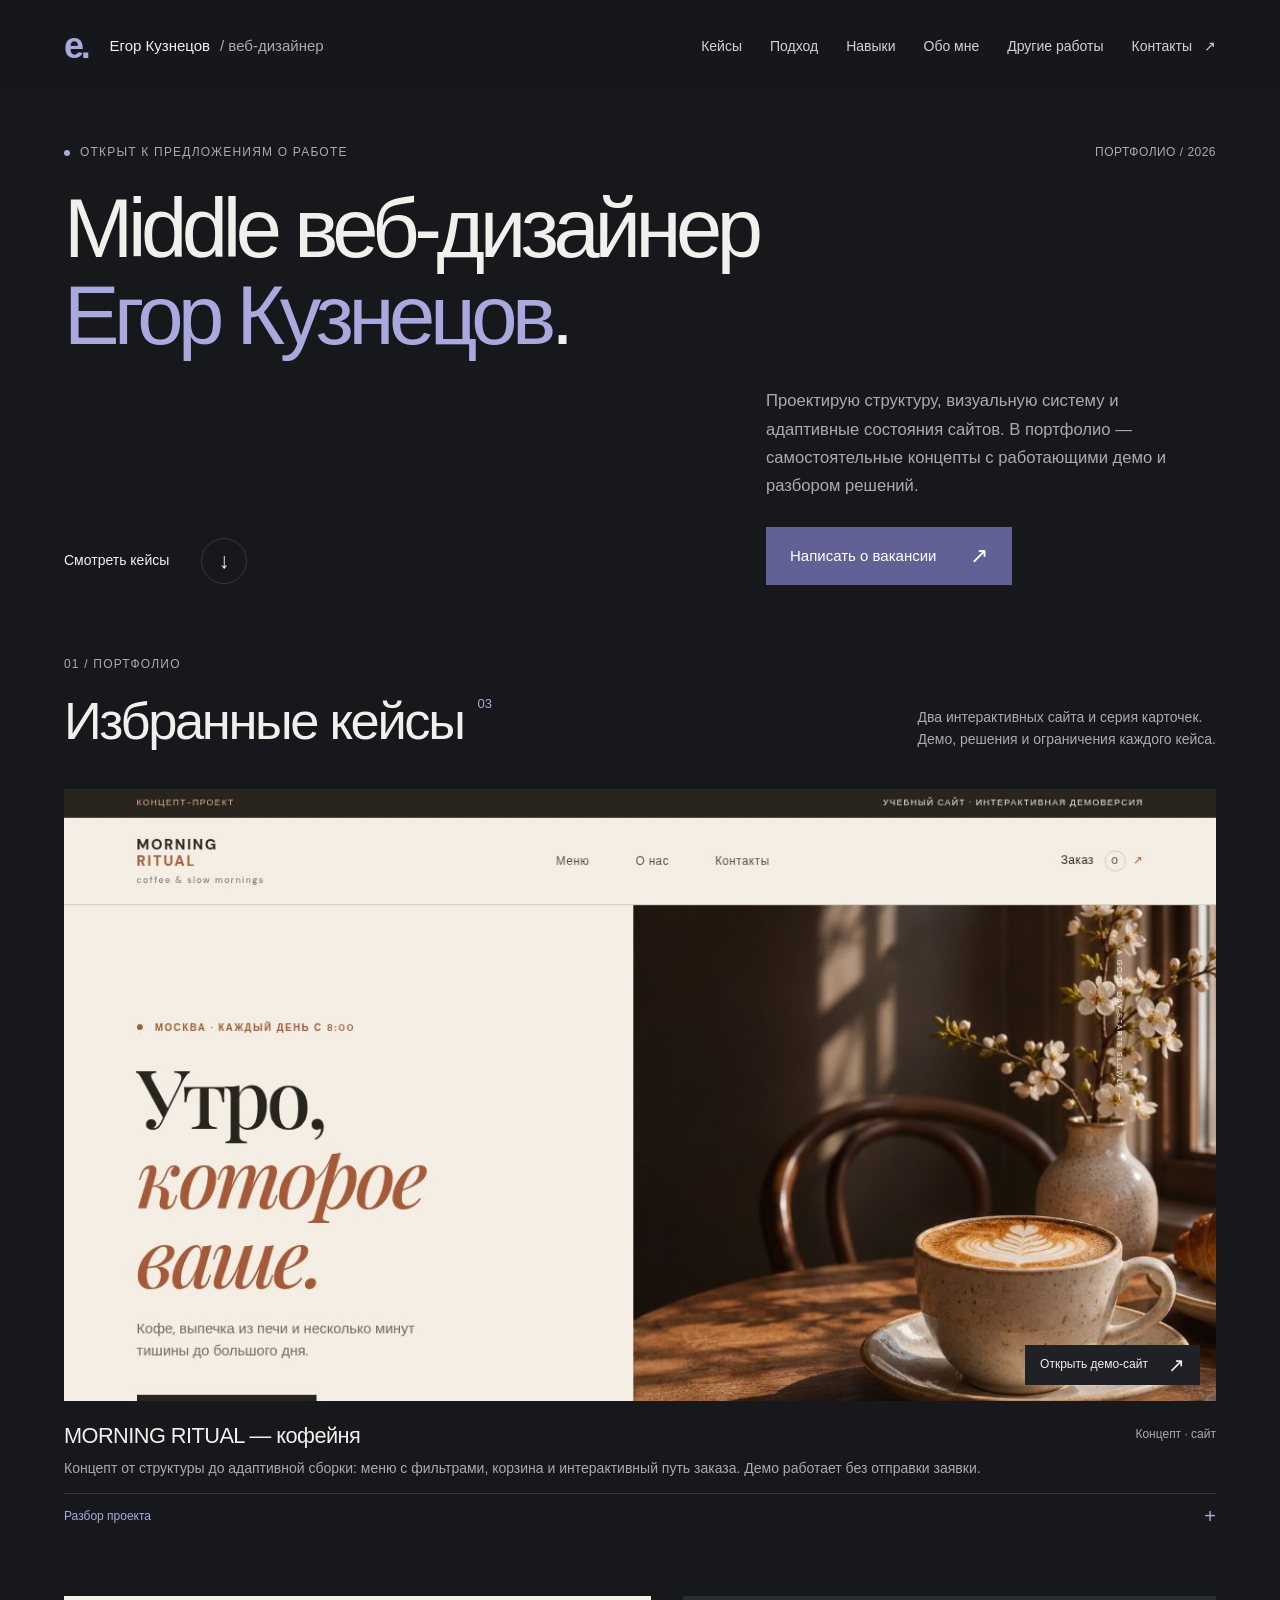
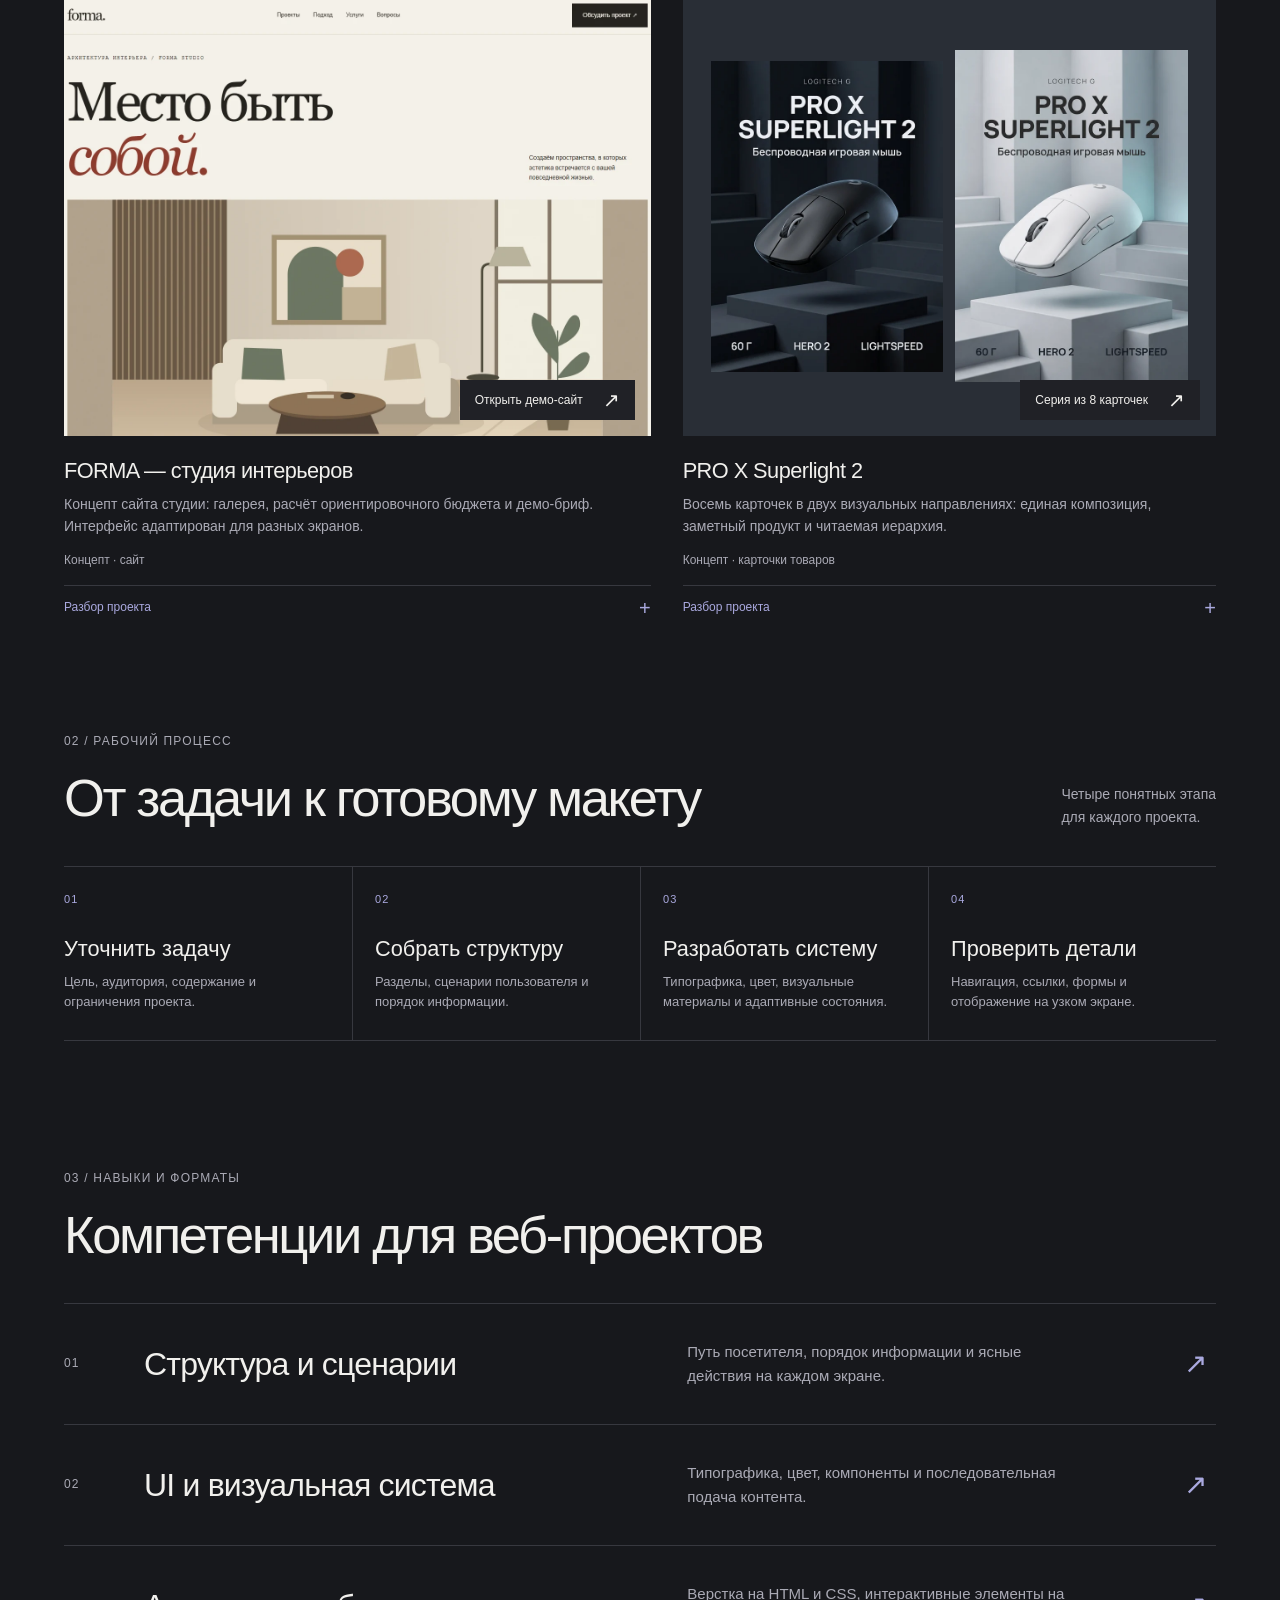
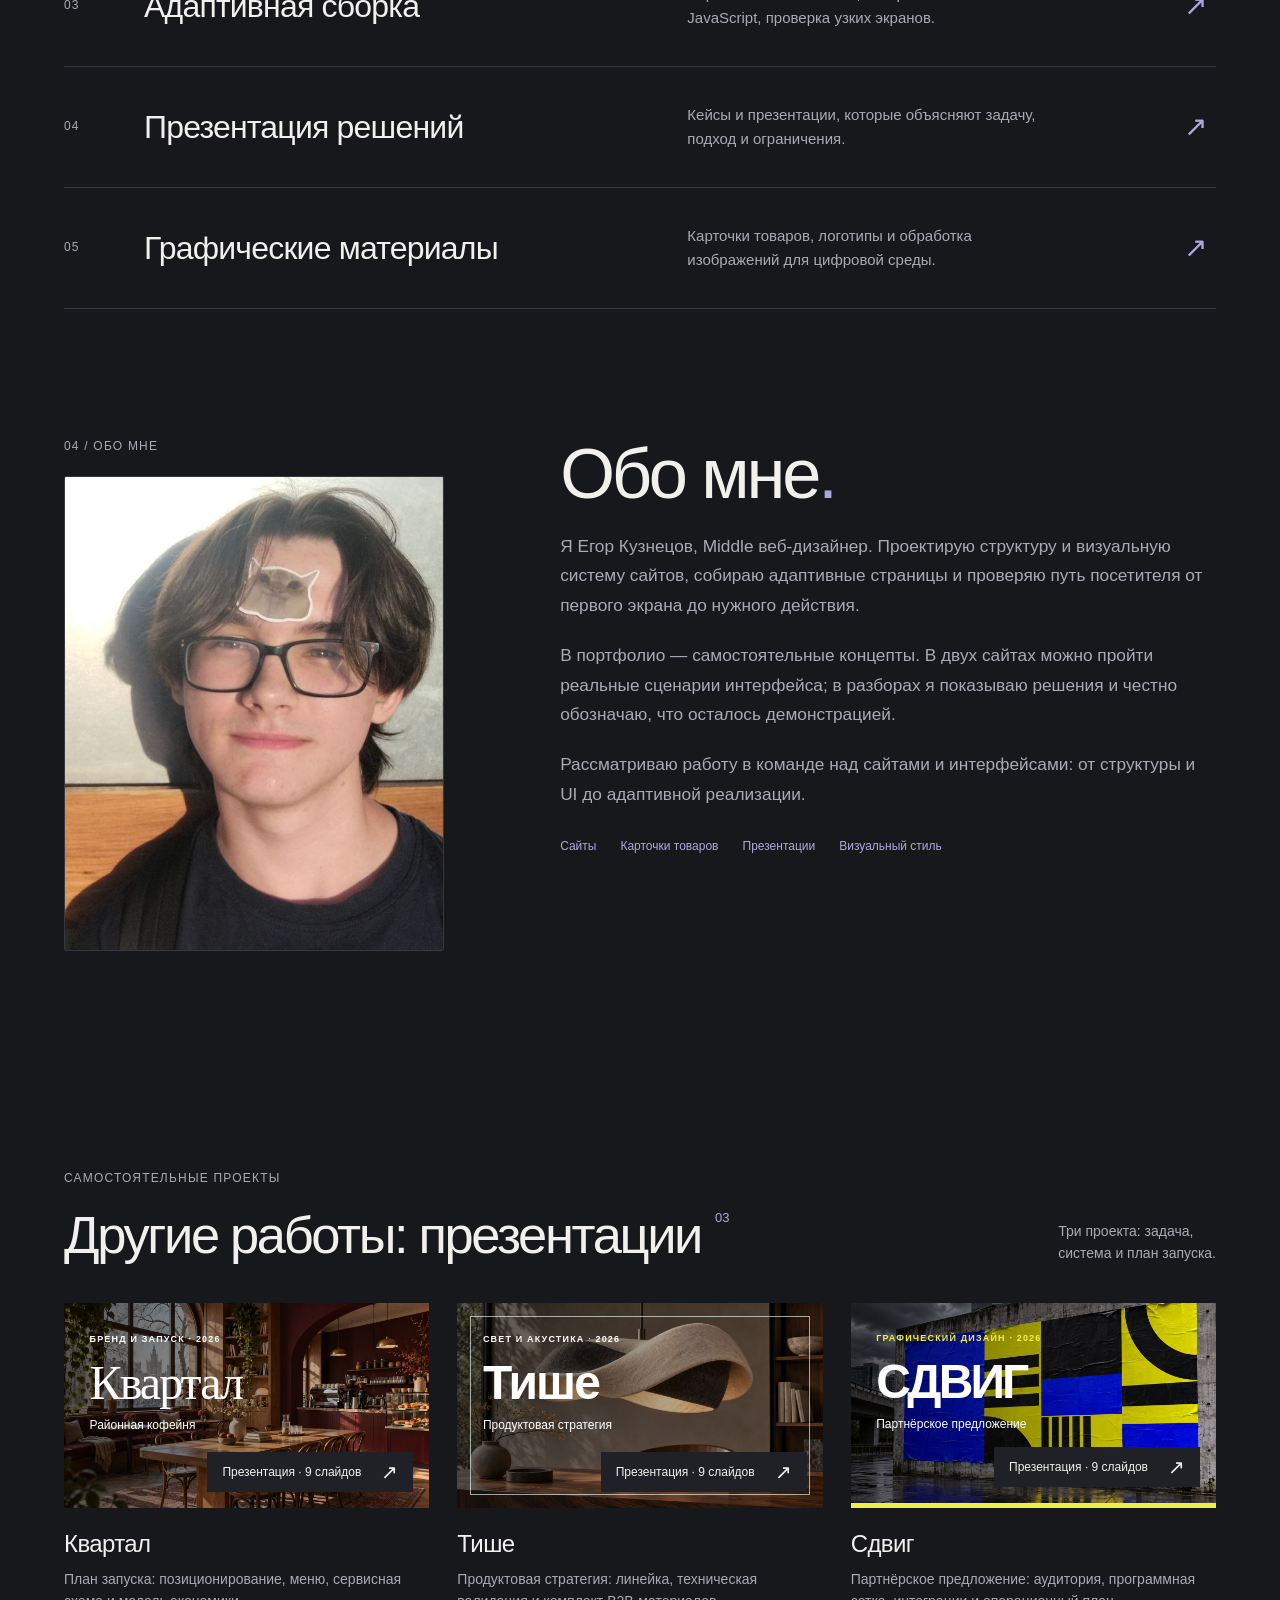
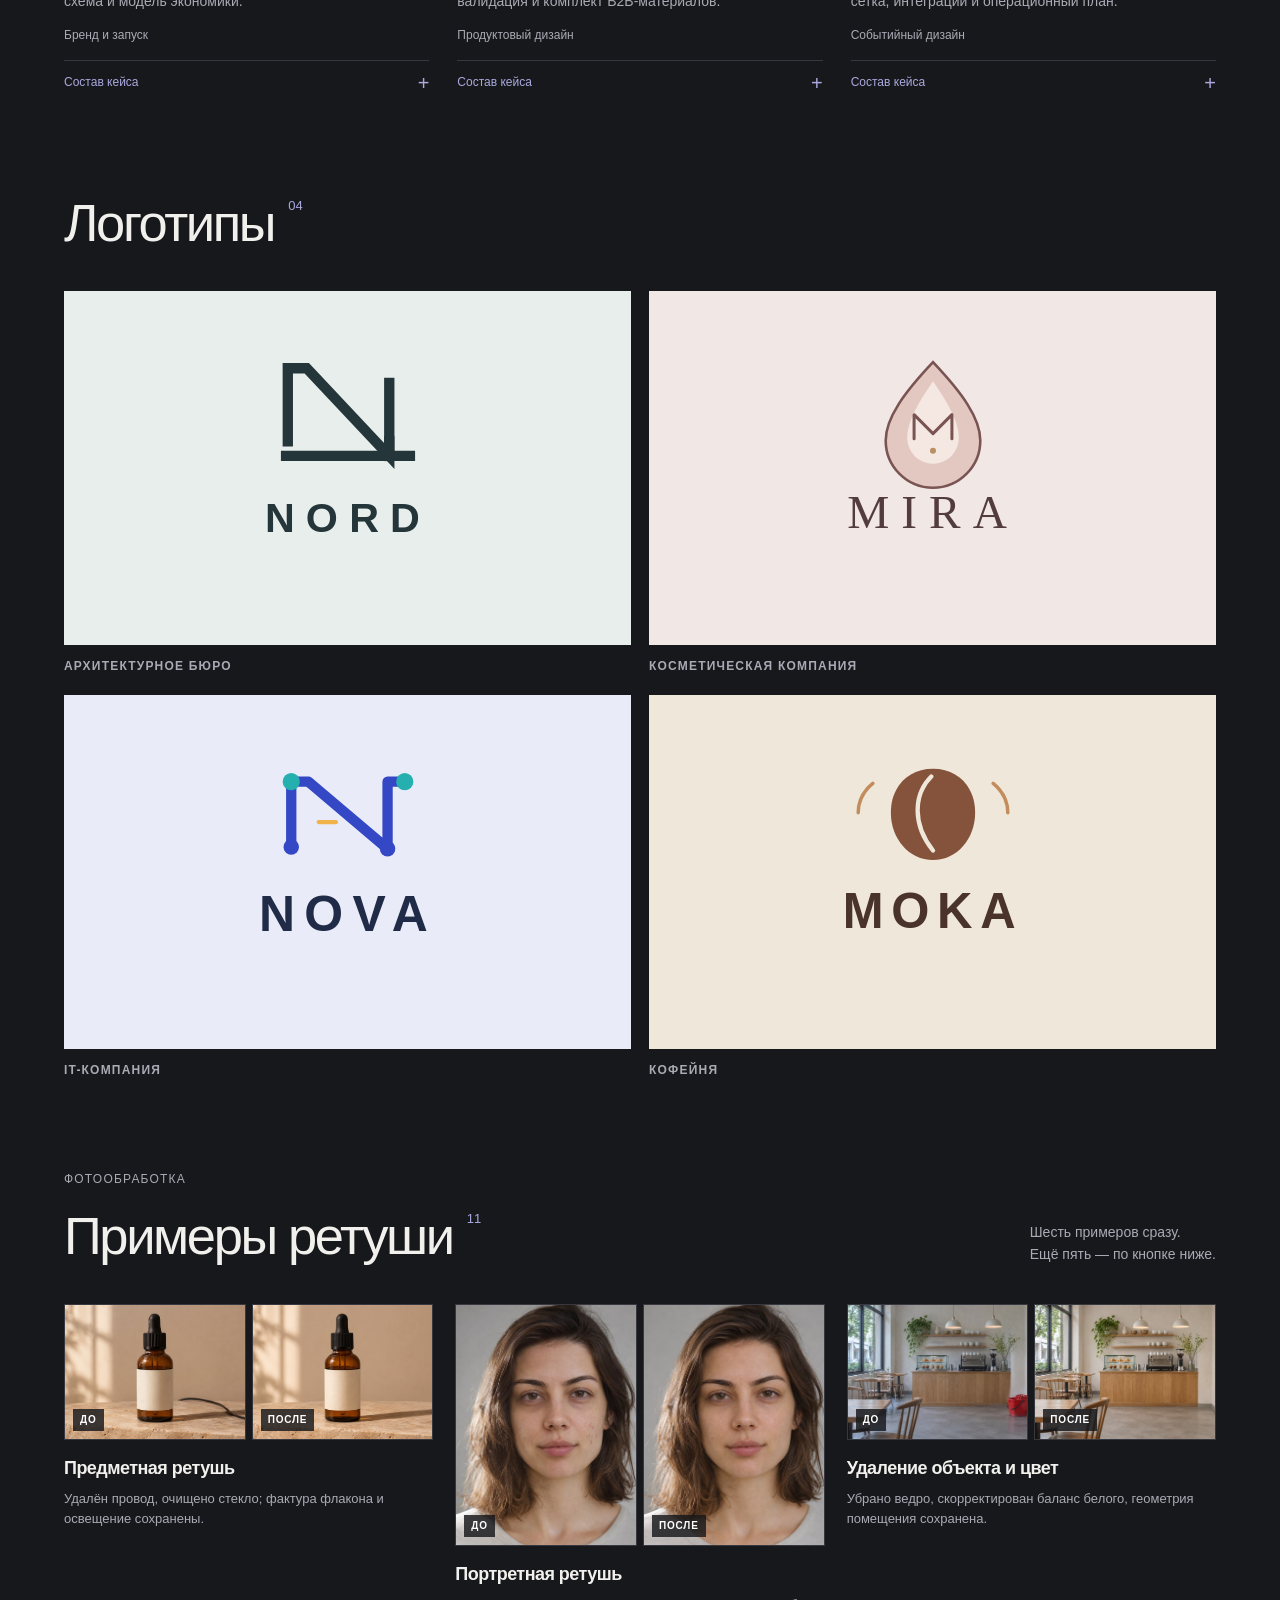
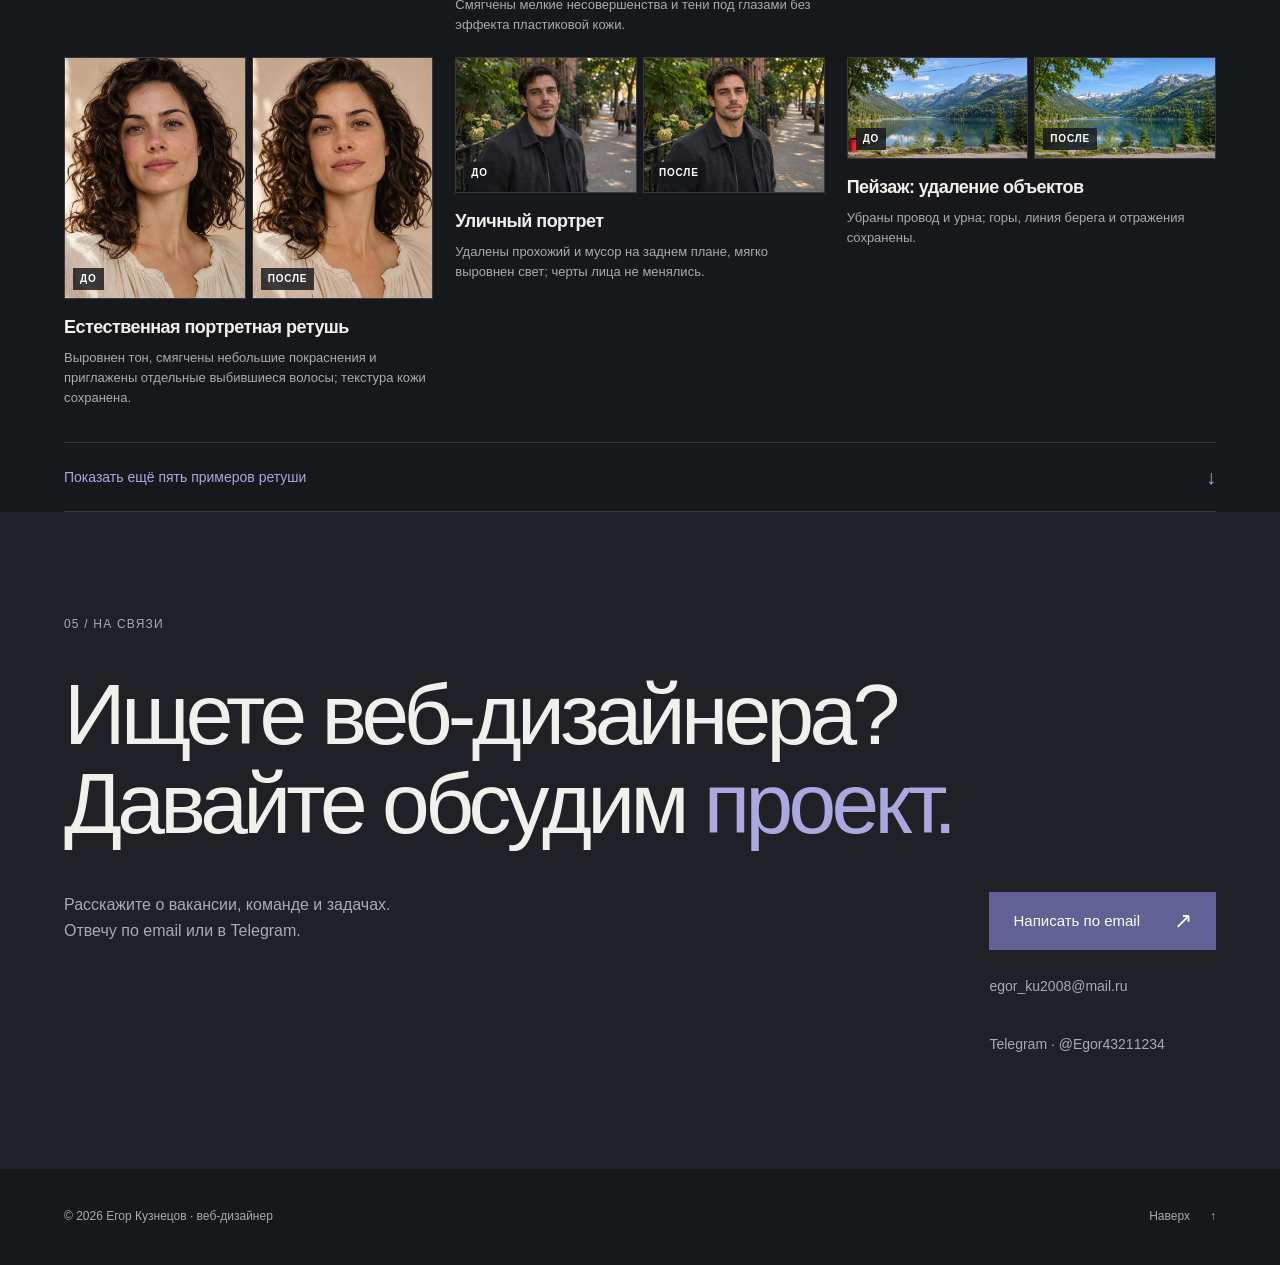
==== index.html @ 44dafbc0 "Use Middle level and project wording" ====
<!doctype html>
<html lang="ru">
<head>
  <meta charset="utf-8">
  <meta name="viewport" content="width=device-width, initial-scale=1">
  <meta name="theme-color" content="#17181c">
  <meta name="description" content="Егор Кузнецов — Middle веб-дизайнер. Портфолио: интерактивные концепты сайтов, адаптивные интерфейсы, разборы решений и контакты для предложений о работе.">
  <title>Егор Кузнецов — Middle веб-дизайнер · Портфолио</title>
  <link rel="stylesheet" href="css/styles.css?v=20261107b">
  <script src="js/main.js?v=20261106g" defer></script>
</head>
<body>
  <a class="skip-link" href="#main">Перейти к содержимому</a>
  <header class="header">
    <div class="container header-inner">
      <a class="brand" href="#top" aria-label="Егор Кузнецов — на первый экран"><span class="brand-mark" aria-hidden="true">е.</span> Егор Кузнецов <span class="brand-role">/ веб-дизайнер</span></a>
      <button class="menu-toggle" type="button" aria-expanded="false" aria-controls="navigation">Меню <span aria-hidden="true">+</span></button>
      <nav class="navigation" id="navigation" aria-label="Главная навигация">
        <a href="#work">Кейсы</a>
        <a href="#process">Подход</a>
        <a href="#services">Навыки</a>
        <a href="#about">Обо мне</a>
        <a href="#presentations">Другие работы</a>
        <a href="#contact">Контакты <span aria-hidden="true">↗</span></a>
      </nav>
    </div>
  </header>

  <main id="main">
    <section class="hero container" id="top" aria-labelledby="hero-title">
      <div class="hero-kicker"><p class="eyebrow"><span class="dot" aria-hidden="true"></span> Открыт к предложениям о работе</p><span class="small-label">Портфолио / <span data-year>2026</span></span></div>
      <h1 id="hero-title"><span>Middle веб-дизайнер</span> <span class="accent">Егор Кузнецов<span class="hero-period">.</span></span></h1>
      <div class="hero-bottom">
        <a class="work-link" href="#work">Смотреть кейсы <span aria-hidden="true">↓</span></a>
        <div class="hero-intro">
          <p>Проектирую структуру, визуальную систему и адаптивные состояния сайтов. В портфолио — самостоятельные концепты с работающими демо и разбором решений.</p>
          <a class="button" href="mailto:egor_ku2008@mail.ru">Написать о вакансии <span aria-hidden="true">↗</span></a>
        </div>
      </div>
    </section>

    <section class="section container" id="work" aria-labelledby="work-title">
      <div class="section-heading" data-reveal>
        <div><p class="eyebrow">01 / Портфолио</p><h2 id="work-title">Избранные кейсы<span class="count">03</span></h2></div>
        <p class="section-note">Два интерактивных сайта и серия карточек.<br>Демо, решения и ограничения каждого кейса.</p>
      </div>
      <div class="projects">
        <article class="project project-featured" data-reveal>
          <a class="project-art site-preview-art morning-art" href="https://morning-ritual-coffee.halebook130.chatgpt.site" target="_blank" rel="noopener noreferrer" aria-label="Открыть демо-сайт MORNING RITUAL — кофейня, в новой вкладке">
            <img src="assets/images/morning-site.png" width="1200" height="750" loading="lazy" decoding="async" alt="Первый экран сайта MORNING RITUAL: навигация, предложение и кнопка выбора меню">
            <span class="view-label">Открыть демо-сайт <span aria-hidden="true">↗</span></span>
          </a>
          <div class="project-caption"><div><h3>MORNING RITUAL — кофейня</h3><p>Концепт от структуры до адаптивной сборки: меню с фильтрами, корзина и интерактивный путь заказа. Демо работает без отправки заявки.</p></div><span class="category">Концепт · сайт</span></div>
          <details class="case-details">
            <summary>Разбор проекта <span aria-hidden="true">+</span></summary>
            <div class="case-details-grid">
              <div><span>Задача</span><p>Провести посетителя от первого экрана к выбору позиции и показать путь заказа в учебном концепте.</p></div>
              <div><span>Решение</span><p>С первого экрана есть прямой переход к меню. Фильтры сокращают выбор, корзина показывает позиции и сумму.</p></div>
              <div><span>Что можно проверить</span><p>В демо работают фильтры, добавление товаров в корзину и последовательность оформления.</p></div>
              <div><span>Моя работа</span><p>Структура страниц, визуальная система, адаптивная сетка и реализация интерфейса на HTML, CSS и JavaScript.</p></div>
            </div>
            <p class="case-status">Самостоятельный проект · заявка не отправляется в кафе или CRM.</p>
          </details>
        </article>

        <article class="project project-forma" data-reveal>
          <a class="project-art site-preview-art forma-preview-art" href="https://forma-interiors-studio.halebook130.chatgpt.site" target="_blank" rel="noopener noreferrer" aria-label="Открыть демо-сайт FORMA — студия интерьеров, в новой вкладке">
            <img src="assets/images/forma-preview.webp" width="1440" height="1000" loading="lazy" decoding="async" alt="Первый экран сайта FORMA: навигация, крупный заголовок и иллюстрация интерьера">
            <span class="view-label">Открыть демо-сайт <span aria-hidden="true">↗</span></span>
          </a>
          <div class="project-caption"><div><h3>FORMA — студия интерьеров</h3><p>Концепт сайта студии: галерея, расчёт ориентировочного бюджета и демо-бриф. Интерфейс адаптирован для разных экранов.</p></div><span class="category">Концепт · сайт</span></div>
          <details class="case-details">
            <summary>Разбор проекта <span aria-hidden="true">+</span></summary>
            <div class="case-details-grid">
              <div><span>Задача</span><p>Показать подход студии и помочь посетителю оценить масштаб проекта до обращения.</p></div>
              <div><span>Решение</span><p>За вводным экраном идут подход и галерея; калькулятор даёт ориентир по бюджету, затем посетитель переходит к брифу.</p></div>
              <div><span>Что можно проверить</span><p>В демо работают галерея, настройка расчёта и форма с подтверждением на экране.</p></div>
              <div><span>Моя работа</span><p>Структура, визуальная система, адаптивные состояния и реализация интерфейса на HTML, CSS и JavaScript.</p></div>
            </div>
            <p class="case-status">Самостоятельный проект · расчёт ориентировочный, контакты не сохраняются.</p>
          </details>
        </article>
        <article class="project project-mouse" data-reveal>
          <a class="project-art mouse-art" href="assets/images/mouse-1.jpg" data-gallery="mouse" data-title="PRO X Superlight 2" aria-label="Открыть серию PRO X Superlight 2 — 8 карточек" aria-haspopup="dialog">
            <img src="assets/images/mouse-1-preview.webp" width="560" height="750" loading="lazy" decoding="async" alt="Карточка чёрной игровой мыши PRO X Superlight 2 на тёмном геометрическом фоне">
            <img src="assets/images/mouse-3-preview.webp" width="560" height="800" loading="lazy" decoding="async" alt="Светлый вариант карточки той же мыши с белыми подиумами">
            <span class="view-label">Серия из 8 карточек <span aria-hidden="true">↗</span></span>
          </a>
          <div class="project-caption"><div><h3>PRO X Superlight 2</h3><p>Восемь карточек в двух визуальных направлениях: единая композиция, заметный продукт и читаемая иерархия.</p></div><span class="category">Концепт · карточки товаров</span></div>
          <details class="case-details">
            <summary>Разбор проекта <span aria-hidden="true">+</span></summary>
            <div class="case-details-grid">
              <div><span>Задача</span><p>Собрать серию карточек для одного продукта в двух визуальных направлениях.</p></div>
              <div><span>Решение</span><p>Восемь макетов с общей композицией и разными цветовыми сценариями.</p></div>
              <div><span>Фокус</span><p>Читаемая иерархия, крупный продукт и единый ритм карточек.</p></div>
              <div><span>Статус</span><p>Макет для портфолио; характеристики товара отдельно не проверялись.</p></div>
            </div>
          </details>
        </article>

      </div>
    </section>

    <section class="section container process" id="process" aria-labelledby="process-title">
      <div class="section-heading" data-reveal><div><p class="eyebrow">02 / Рабочий процесс</p><h2 id="process-title">От задачи к готовому макету</h2></div><p class="section-note">Четыре понятных этапа<br>для каждого проекта.</p></div>
      <div class="process-grid">
        <article class="process-step" data-reveal><span>01</span><h3>Уточнить задачу</h3><p>Цель, аудитория, содержание и ограничения проекта.</p></article>
        <article class="process-step" data-reveal><span>02</span><h3>Собрать структуру</h3><p>Разделы, сценарии пользователя и порядок информации.</p></article>
        <article class="process-step" data-reveal><span>03</span><h3>Разработать систему</h3><p>Типографика, цвет, визуальные материалы и адаптивные состояния.</p></article>
        <article class="process-step" data-reveal><span>04</span><h3>Проверить детали</h3><p>Навигация, ссылки, формы и отображение на узком экране.</p></article>
      </div>
    </section>

    <section class="section container" id="services" aria-labelledby="services-title">
      <div class="section-heading" data-reveal><div><p class="eyebrow">03 / Навыки и форматы</p><h2 id="services-title">Компетенции для веб-проектов</h2></div></div>
      <div class="services-list">
        <article class="service" data-reveal><span class="service-number" aria-hidden="true">01</span><h3>Структура и сценарии</h3><p>Путь посетителя, порядок информации и ясные действия на каждом экране.</p><span class="service-arrow" aria-hidden="true">↗</span></article>
        <article class="service" data-reveal><span class="service-number" aria-hidden="true">02</span><h3>UI и визуальная система</h3><p>Типографика, цвет, компоненты и последовательная подача контента.</p><span class="service-arrow" aria-hidden="true">↗</span></article>
        <article class="service" data-reveal><span class="service-number" aria-hidden="true">03</span><h3>Адаптивная сборка</h3><p>Верстка на HTML и CSS, интерактивные элементы на JavaScript, проверка узких экранов.</p><span class="service-arrow" aria-hidden="true">↗</span></article>
        <article class="service" data-reveal><span class="service-number" aria-hidden="true">04</span><h3>Презентация решений</h3><p>Кейсы и презентации, которые объясняют задачу, подход и ограничения.</p><span class="service-arrow" aria-hidden="true">↗</span></article>
        <article class="service" data-reveal><span class="service-number" aria-hidden="true">05</span><h3>Графические материалы</h3><p>Карточки товаров, логотипы и обработка изображений для цифровой среды.</p><span class="service-arrow" aria-hidden="true">↗</span></article>
      </div>
    </section>

    <section class="section container about" id="about" aria-labelledby="about-title" data-reveal>
      <div class="about-profile">
        <p class="eyebrow">04 / Обо мне</p>
        <img class="about-photo" src="assets/images/egor-portrait.png" width="616" height="1280" loading="lazy" decoding="async" alt="Портрет Егора Кузнецова">
      </div>
      <div class="about-content">
        <h2 id="about-title">Обо мне<span class="accent">.</span></h2>
        <p>Я Егор Кузнецов, Middle веб-дизайнер. Проектирую структуру и визуальную систему сайтов, собираю адаптивные страницы и проверяю путь посетителя от первого экрана до нужного действия.</p>
        <p>В портфолио — самостоятельные концепты. В двух сайтах можно пройти реальные сценарии интерфейса; в разборах я показываю решения и честно обозначаю, что осталось демонстрацией.</p><p>Рассматриваю работу в команде над сайтами и интерфейсами: от структуры и UI до адаптивной реализации.</p>
        <div class="principles" aria-label="Направления работы"><span>Сайты</span><span>Карточки товаров</span><span>Презентации</span><span>Визуальный стиль</span></div>
      </div>
    </section>

    <section class="presentations container" id="presentations" aria-labelledby="presentations-title">
      <div class="section-heading" data-reveal><div><p class="eyebrow">Самостоятельные проекты</p><h2 id="presentations-title">Другие работы: презентации<span class="count">03</span></h2></div><p class="section-note">Три проекта: задача,<br>система и план запуска.</p></div>
      <div class="presentation-grid">
        <article class="project project-presentation" data-reveal>
          <a class="project-art presentation-art kvartal-art" href="assets/images/quartal-space.jpg" data-gallery="kvartal" data-title="Квартал — бренд и запуск кофейни" aria-label="Открыть презентацию «Квартал» — 9 слайдов" aria-haspopup="dialog">
            <img src="assets/images/quartal-space.jpg" width="800" height="450" loading="lazy" decoding="async" alt="Районная кофейня «Квартал»: тёплый интерьер и утренний свет">
            <span class="slide-cover-copy"><span>БРЕНД И ЗАПУСК · 2026</span><strong>Квартал</strong><small>Районная кофейня</small></span>
            <span class="view-label">Презентация · 9 слайдов <span aria-hidden="true">↗</span></span>
          </a>
          <div class="project-caption"><div><h3>Квартал</h3><p>План запуска: позиционирование, меню, сервисная схема и модель экономики.</p></div><span class="category">Бренд и запуск</span></div>
          <details class="case-details">
            <summary>Состав кейса <span aria-hidden="true">+</span></summary>
            <div class="case-details-grid"><div><span>Фокус</span><p>Позиционирование районной кофейни и сценарии повседневного визита.</p></div><div><span>Материалы</span><p>Архитектура меню, визуальные носители, путь гостя и план запуска.</p></div></div>
            <p class="case-status">Проект для портфолио · реального заведения и финансовых показателей нет.</p>
          </details>
        </article>
        <article class="project project-presentation" data-reveal>
          <a class="project-art presentation-art tishe-art" href="assets/images/tishe-product.jpg" data-gallery="tishe" data-title="Тише — стратегия продукта акустического света" aria-label="Открыть презентацию «Тише» — 9 слайдов" aria-haspopup="dialog">
            <img src="assets/images/tishe-product.jpg" width="800" height="450" loading="lazy" decoding="async" alt="Акустический светильник «Тише» в спокойном современном интерьере">
            <span class="slide-cover-copy"><span>СВЕТ И АКУСТИКА · 2026</span><strong>Тише</strong><small>Продуктовая стратегия</small></span>
            <span class="view-label">Презентация · 9 слайдов <span aria-hidden="true">↗</span></span>
          </a>
          <div class="project-caption"><div><h3>Тише</h3><p>Продуктовая стратегия: линейка, техническая валидация и комплект B2B-материалов.</p></div><span class="category">Продуктовый дизайн</span></div>
          <details class="case-details">
            <summary>Состав кейса <span aria-hidden="true">+</span></summary>
            <div class="case-details-grid"><div><span>Фокус</span><p>Система подвесного света с оболочкой из акустического войлока.</p></div><div><span>Материалы</span><p>Варианты линейки, сценарии применения и список испытаний перед прототипом.</p></div></div>
            <p class="case-status">Проект для портфолио · характеристики света и акустики требуют проверки.</p>
          </details>
        </article>
        <article class="project project-presentation" data-reveal>
          <a class="project-art presentation-art sdvig-art" href="assets/images/sdvig-campaign.jpg" data-gallery="sdvig" data-title="Сдвиг — фестиваль графического дизайна" aria-label="Открыть презентацию «Сдвиг» — 9 слайдов" aria-haspopup="dialog">
            <img src="assets/images/sdvig-campaign.jpg" width="800" height="450" loading="lazy" decoding="async" alt="Визуальная кампания фестиваля «Сдвиг»: синие и жёлтые постеры в городе">
            <span class="slide-cover-copy"><span>ГРАФИЧЕСКИЙ ДИЗАЙН · 2026</span><strong>Сдвиг</strong><small>Партнёрское предложение</small></span>
            <span class="view-label">Презентация · 9 слайдов <span aria-hidden="true">↗</span></span>
          </a>
          <div class="project-caption"><div><h3>Сдвиг</h3><p>Партнёрское предложение: аудитория, программная сетка, интеграции и операционный план.</p></div><span class="category">Событийный дизайн</span></div>
          <details class="case-details">
            <summary>Состав кейса <span aria-hidden="true">+</span></summary>
            <div class="case-details-grid"><div><span>Фокус</span><p>Фестиваль графического дизайна для специалистов, студентов и горожан.</p></div><div><span>Материалы</span><p>Кураторская идея, программа, визуальный код, навигация и производственный план.</p></div></div>
            <p class="case-status">Проект для портфолио · мероприятие не проводилось.</p>
          </details>
        </article>
      </div>
    </section>

    <section class="section container identity" id="identity" aria-labelledby="identity-title">
      <div class="section-heading" data-reveal>
        <div><h2 id="identity-title">Логотипы<span class="count">04</span></h2></div>
      </div>
      <div class="identity-grid">
        <figure class="logo-card" data-reveal><div class="identity-logo identity-nord"><img src="assets/images/logos/nord.svg" width="500" height="300" loading="lazy" decoding="async" alt="Логотип NORD"></div><figcaption class="identity-caption">Архитектурное бюро</figcaption></figure>
        <figure class="logo-card" data-reveal><div class="identity-logo identity-mira"><img src="assets/images/logos/mira.svg" width="500" height="300" loading="lazy" decoding="async" alt="Логотип MIRA"></div><figcaption class="identity-caption">Косметическая компания</figcaption></figure>
        <figure class="logo-card" data-reveal><div class="identity-logo identity-nova"><img src="assets/images/logos/nova.svg" width="500" height="300" loading="lazy" decoding="async" alt="Логотип NOVA"></div><figcaption class="identity-caption">IT-компания</figcaption></figure>
        <figure class="logo-card" data-reveal><div class="identity-logo identity-moka"><img src="assets/images/logos/moka.svg" width="500" height="300" loading="lazy" decoding="async" alt="Логотип MOKA"></div><figcaption class="identity-caption">Кофейня</figcaption></figure>
      </div>
    </section>

    <section class="section container retouch" id="retouch" aria-labelledby="retouch-title">
      <div class="section-heading" data-reveal>
        <div><p class="eyebrow">Фотообработка</p><h2 id="retouch-title">Примеры ретуши<span class="count">11</span></h2></div>
        <p class="section-note">Шесть примеров сразу.<br>Ещё пять — по кнопке ниже.</p>
      </div>
      <div class="retouch-grid">
        <article class="retouch-case retouch-product" data-reveal>
          <div class="retouch-pair">
            <figure class="retouch-frame"><img src="assets/images/retouch/product-before.jpg" width="1400" height="933" loading="lazy" decoding="async" alt="До ретуши: провод рядом с косметическим флаконом"><figcaption>До</figcaption></figure>
            <figure class="retouch-frame"><img src="assets/images/retouch/product-after.jpg" width="1400" height="933" loading="lazy" decoding="async" alt="После ретуши: провод удалён, стекло очищено"><figcaption>После</figcaption></figure>
          </div>
          <div class="retouch-copy"><h3>Предметная ретушь</h3><p>Удалён провод, очищено стекло; фактура флакона и освещение сохранены.</p></div>
        </article>
        <article class="retouch-case retouch-portrait" data-reveal>
          <div class="retouch-pair">
            <figure class="retouch-frame"><img src="assets/images/retouch/portrait-before.jpg" width="1024" height="1536" loading="lazy" decoding="async" alt="До ретуши: портрет с естественной текстурой кожи и небольшими несовершенствами"><figcaption>До</figcaption></figure>
            <figure class="retouch-frame"><img src="assets/images/retouch/portrait-after.jpg" width="1024" height="1536" loading="lazy" decoding="async" alt="После ретуши: тон кожи выровнен, текстура сохранена"><figcaption>После</figcaption></figure>
          </div>
          <div class="retouch-copy"><h3>Портретная ретушь</h3><p>Смягчены мелкие несовершенства и тени под глазами без эффекта пластиковой кожи.</p></div>
        </article>
        <article class="retouch-case retouch-interior" data-reveal>
          <div class="retouch-pair">
            <figure class="retouch-frame"><img src="assets/images/retouch/interior-before.jpg" width="1400" height="788" loading="lazy" decoding="async" alt="До обработки: красное ведро в интерьере кофейни"><figcaption>До</figcaption></figure>
            <figure class="retouch-frame"><img src="assets/images/retouch/interior-after.jpg" width="1400" height="788" loading="lazy" decoding="async" alt="После обработки: ведро удалено, цвет интерьера скорректирован"><figcaption>После</figcaption></figure>
          </div>
          <div class="retouch-copy"><h3>Удаление объекта и цвет</h3><p>Убрано ведро, скорректирован баланс белого, геометрия помещения сохранена.</p></div>
        </article>
        <article class="retouch-case retouch-portrait" data-reveal>
          <div class="retouch-pair">
            <figure class="retouch-frame"><img src="assets/images/retouch/beauty-before.jpg" width="733" height="1100" loading="lazy" decoding="async" alt="До ретуши: портрет взрослой женщины с естественной текстурой кожи и лёгкими покраснениями"><figcaption>До</figcaption></figure>
            <figure class="retouch-frame"><img src="assets/images/retouch/beauty-after.jpg" width="733" height="1100" loading="lazy" decoding="async" alt="После ретуши: выровнен тон кожи и приглажены отдельные выбившиеся волосы"><figcaption>После</figcaption></figure>
          </div>
          <div class="retouch-copy"><h3>Естественная портретная ретушь</h3><p>Выровнен тон, смягчены небольшие покраснения и приглажены отдельные выбившиеся волосы; текстура кожи сохранена.</p></div>
        </article>
        <article class="retouch-case " data-reveal>
          <div class="retouch-pair">
            <figure class="retouch-frame"><img src="assets/images/retouch/street-before.jpg" width="1100" height="825" loading="lazy" decoding="async" alt="До обработки: прохожий и небольшой мусор на фоне уличного портрета взрослого мужчины"><figcaption>До</figcaption></figure>
            <figure class="retouch-frame"><img src="assets/images/retouch/street-after.jpg" width="1100" height="825" loading="lazy" decoding="async" alt="После обработки: фон очищен от прохожего и мусора, свет сбалансирован"><figcaption>После</figcaption></figure>
          </div>
          <div class="retouch-copy"><h3>Уличный портрет</h3><p>Удалены прохожий и мусор на заднем плане, мягко выровнен свет; черты лица не менялись.</p></div>
        </article>
        <article class="retouch-case retouch-landscape" data-reveal>
          <div class="retouch-pair">
            <figure class="retouch-frame"><img src="assets/images/retouch/alpine-before.jpg" width="1100" height="619" loading="lazy" decoding="async" alt="До ретуши: провод в небе и красная урна у горного озера"><figcaption>До</figcaption></figure>
            <figure class="retouch-frame"><img src="assets/images/retouch/alpine-after.jpg" width="1100" height="619" loading="lazy" decoding="async" alt="После ретуши: провод и урна удалены, горный пейзаж сохранён"><figcaption>После</figcaption></figure>
          </div>
          <div class="retouch-copy"><h3>Пейзаж: удаление объектов</h3><p>Убраны провод и урна; горы, линия берега и отражения сохранены.</p></div>
        </article>
      </div>
      <details class="retouch-more">
        <summary><span class="retouch-show">Показать ещё пять примеров ретуши</span><span class="retouch-hide">Свернуть дополнительные примеры</span><span class="retouch-arrow" aria-hidden="true">↓</span></summary>
        <div class="retouch-grid">
        <article class="retouch-case retouch-landscape" data-reveal>
          <div class="retouch-pair">
            <figure class="retouch-frame"><img src="assets/images/retouch/coast-before.jpg" width="1100" height="619" loading="lazy" decoding="async" alt="До цветокоррекции: прохладный малоконтрастный морской пейзаж"><figcaption>До</figcaption></figure>
            <figure class="retouch-frame"><img src="assets/images/retouch/coast-after.jpg" width="1100" height="619" loading="lazy" decoding="async" alt="После цветокоррекции: усилены натуральные оттенки моря и скал"><figcaption>После</figcaption></figure>
          </div>
          <div class="retouch-copy"><h3>Цветокоррекция пейзажа</h3><p>Добавлены глубина и контраст, оттенки моря и зелени стали выразительнее без смены погоды.</p></div>
        </article>
        <article class="retouch-case " data-reveal>
          <div class="retouch-pair">
            <figure class="retouch-frame"><img src="assets/images/retouch/food-before.jpg" width="1100" height="825" loading="lazy" decoding="async" alt="До ретуши: паста на тарелке с крошками и небольшим следом соуса"><figcaption>До</figcaption></figure>
            <figure class="retouch-frame"><img src="assets/images/retouch/food-after.jpg" width="1100" height="825" loading="lazy" decoding="async" alt="После ретуши: край тарелки очищен, цвет блюда и баланс белого скорректированы"><figcaption>После</figcaption></figure>
          </div>
          <div class="retouch-copy"><h3>Фуд-фотография</h3><p>Очищен край тарелки, выровнен баланс белого, подчеркнуты натуральные оттенки блюда.</p></div>
        </article>
        <article class="retouch-case " data-reveal>
          <div class="retouch-pair">
            <figure class="retouch-frame"><img src="assets/images/retouch/handbag-before.jpg" width="1100" height="825" loading="lazy" decoding="async" alt="До ретуши: кожаная сумка с подвешенной ценовой биркой"><figcaption>До</figcaption></figure>
            <figure class="retouch-frame"><img src="assets/images/retouch/handbag-after.jpg" width="1100" height="825" loading="lazy" decoding="async" alt="После ретуши: бирка удалена, фактура кожи и швы сохранены"><figcaption>После</figcaption></figure>
          </div>
          <div class="retouch-copy"><h3>Предметная ретушь аксессуара</h3><p>Удалены бирка и пыль с подиума; фактура кожи, форма и швы сумки сохранены.</p></div>
        </article>
        <article class="retouch-case " data-reveal>
          <div class="retouch-pair">
            <figure class="retouch-frame"><img src="assets/images/retouch/architecture-before.jpg" width="1100" height="825" loading="lazy" decoding="async" alt="До обработки: конус и мусорный мешок перед кирпичным фасадом"><figcaption>До</figcaption></figure>
            <figure class="retouch-frame"><img src="assets/images/retouch/architecture-after.jpg" width="1100" height="825" loading="lazy" decoding="async" alt="После обработки: фасад очищен, перспектива слегка скорректирована"><figcaption>После</figcaption></figure>
          </div>
          <div class="retouch-copy"><h3>Архитектурная съёмка</h3><p>Удалены конус и мешок у фасада, слегка выправлена перспектива, детали кирпича сохранены.</p></div>
        </article>
        <article class="retouch-case " data-reveal>
          <div class="retouch-pair">
            <figure class="retouch-frame"><img src="assets/images/retouch/dog-before.jpg" width="1100" height="825" loading="lazy" decoding="async" alt="До ретуши: золотистый ретривер с поводком на переднем плане"><figcaption>До</figcaption></figure>
            <figure class="retouch-frame"><img src="assets/images/retouch/dog-after.jpg" width="1100" height="825" loading="lazy" decoding="async" alt="После ретуши: поводок удалён, фактура шерсти и детали глаз подчёркнуты"><figcaption>После</figcaption></figure>
          </div>
          <div class="retouch-copy"><h3>Портрет питомца</h3><p>Убраны поводок и лишние травинки; текстура шерсти проявлена без изменения внешности собаки.</p></div>
        </article>
      </div>
      </details>
    </section>

    <section class="contact" id="contact" aria-labelledby="contact-title">
      <div class="container" data-reveal>
        <p class="eyebrow">05 / На связи</p>
        <h2 id="contact-title">Ищете веб-дизайнера?<br>Давайте обсудим <span class="accent">проект.</span></h2>
        <div class="contact-bottom"><p>Расскажите о вакансии, команде и задачах.<br>Отвечу по email или в Telegram.</p><div class="contact-actions"><a class="button" href="mailto:egor_ku2008@mail.ru">Написать по email <span aria-hidden="true">↗</span></a><a class="contact-handle" href="mailto:egor_ku2008@mail.ru">egor_ku2008@mail.ru</a><a class="contact-handle" href="https://t.me/Egor43211234" target="_blank" rel="noopener noreferrer">Telegram · @Egor43211234</a></div></div>
      </div>
    </section>
  </main>

  <footer class="footer container"><p>© <span data-year>2026</span> Егор Кузнецов · веб-дизайнер</p><a href="#top">Наверх <span aria-hidden="true">↑</span></a></footer>

  <dialog class="viewer" id="viewer" aria-labelledby="viewer-title" aria-describedby="viewer-hint">
    <div class="viewer-shell">
      <div class="viewer-toolbar"><h2 id="viewer-title">Просмотр проекта</h2><div class="viewer-controls"><button id="previous-image" type="button" aria-label="Предыдущее изображение">←</button><span id="image-counter" role="status" aria-live="polite"></span><button id="next-image" type="button" aria-label="Следующее изображение">→</button><button id="close-viewer" type="button" aria-label="Закрыть просмотр" autofocus>×</button></div></div>
      <p class="viewer-hint" id="viewer-hint">Прокрутите, чтобы увидеть изображение целиком. Escape — закрыть.</p>
      <div class="viewer-image-wrap"><img id="viewer-image" alt=""><div class="viewer-slide" id="viewer-slide" hidden aria-live="polite"></div></div>
    </div>
  </dialog>
</body>
</html>
---- css/styles.css ----
/* Основные цвета, размеры и отступы меняются здесь. */
:root {
  --bg: #17181c;
  --surface: #202126;
  --text: #f1f0ed;
  --muted: #aaaab5;
  --accent: #aaa9df;
  --button: #626196;
  --line: #37383f;
  --gutter: clamp(20px, 5vw, 80px);
  --section-space: clamp(80px, 10vw, 150px);
}
* { box-sizing: border-box; }
html { scroll-behavior: smooth; scroll-padding-top: 110px; }
body { margin: 0; background: var(--bg); color: var(--text); font-family: Inter, "Segoe UI", Arial, sans-serif; font-size: 16px; line-height: 1.6; }
body.viewer-open { overflow: hidden; }
body, h1, h2, h3, p { margin: 0; }
a { color: inherit; text-decoration: none; }
button { font: inherit; color: inherit; cursor: pointer; }
button, a { -webkit-tap-highlight-color: transparent; }
button:focus-visible, a:focus-visible { outline: 3px solid var(--accent); outline-offset: 6px; }
img { display: block; max-width: 100%; height: auto; }
::selection { background: var(--accent); color: var(--bg); }
.container { width: min(100% - var(--gutter) * 2, 1360px); margin-inline: auto; }
.accent { color: var(--accent); }
.eyebrow, .small-label, .service-number { font-size: 12px; font-weight: 500; letter-spacing: .1em; text-transform: uppercase; }
.eyebrow { color: var(--muted); }
.skip-link { position: fixed; top: 12px; left: 12px; z-index: 10; padding: 12px 20px; background: var(--text); color: var(--bg); transform: translateY(-180%); }
.skip-link:focus { transform: translateY(0); }
.header { position: sticky; top: 0; z-index: 5; background: rgb(23 24 28 / 92%); backdrop-filter: blur(16px); }
.header-inner { min-height: 92px; display: flex; align-items: center; justify-content: space-between; gap: 20px; }
.brand { display: inline-flex; align-items: center; gap: 10px; min-height: 44px; font-size: 15px; white-space: nowrap; }
.brand-mark { margin-right: 12px; color: var(--accent); font-size: 36px; line-height: 1; font-weight: 700; letter-spacing: -.09em; }
.brand-role { color: var(--muted); }
.navigation { display: flex; align-items: center; gap: 28px; }
.navigation a { display: flex; align-items: center; gap: 12px; min-height: 44px; font-size: 14px; color: #d1d1d7; transition: color .2s; }
.navigation a:hover { color: var(--accent); }
.navigation a { position: relative; }
.navigation a::after { content: ""; position: absolute; bottom: 5px; left: 0; width: 100%; height: 1px; background: var(--accent); transform: scaleX(0); transform-origin: left; transition: transform .22s ease; }
.navigation a:hover::after, .navigation a:focus-visible::after { transform: scaleX(1); }
.menu-toggle { display: none; }
.hero { padding-block: clamp(52px, 6vw, 90px) 60px; }
.hero-kicker { display: flex; align-items: center; justify-content: space-between; gap: 20px; margin-bottom: 36px; }
.hero-kicker .eyebrow { display: flex; align-items: center; gap: 10px; }
.dot { width: 6px; height: 6px; background: var(--accent); border-radius: 50%; }
.small-label { color: var(--muted); letter-spacing: .04em; }
h1 { font-size: clamp(42px, 7.3vw, 108px); font-weight: 500; line-height: 1.04; letter-spacing: -.065em; }
h1 > span { display: block; }
.hero-period { color: var(--text); }
.hero-bottom { margin-top: 42px; display: grid; grid-template-columns: 1fr 1fr; gap: 32px; align-items: end; }
.hero-intro { max-width: 450px; justify-self: end; }
.hero-intro p { color: var(--muted); font-size: clamp(16px, 1.3vw, 18px); line-height: 1.7; margin-bottom: 26px; }
.button { display: inline-flex; align-items: center; justify-content: space-between; gap: 34px; min-height: 58px; padding: 15px 24px; background: var(--button); color: #fff; font-size: 15px; font-weight: 500; transition: background .2s, transform .2s; }
.button span { font-size: 22px; line-height: 1; }
.button:hover { background: #706fa1; transform: translateY(-2px); }
.work-link { display: flex; align-items: center; gap: 32px; width: fit-content; min-height: 48px; font-size: 14px; }
.work-link span { display: grid; place-items: center; border: 1px solid var(--line); border-radius: 50%; width: 46px; height: 46px; font-size: 22px; transition: border-color .2s, transform .2s; }
.work-link:hover span { border-color: var(--accent); transform: translateY(3px); }
.section { padding-top: var(--section-space); }
#work { padding-top: 54px; }
.section-heading { display: flex; justify-content: space-between; align-items: end; gap: 30px; margin-bottom: 38px; }
.section-heading .eyebrow { margin-bottom: 18px; }
h2 { font-size: clamp(32px, 4.1vw, 58px); line-height: 1.12; font-weight: 500; letter-spacing: -.045em; }
.count { display: inline-block; margin-left: 14px; vertical-align: top; font-size: 13px; letter-spacing: 0; line-height: 1.8; color: var(--accent); }
.section-note { font-size: 14px; line-height: 1.6; color: var(--muted); }
.projects { display: grid; grid-template-columns: 1.1fr 1fr; column-gap: 32px; row-gap: 58px; }
.project { min-width: 0; }
.project-featured, .project-volt { grid-column: 1 / -1; }
.project-art { position: relative; display: flex; align-items: center; justify-content: center; overflow: hidden; }
.project-art img { width: 100%; transition: transform .5s ease; }
.site-preview-art { padding: 0; aspect-ratio: 16 / 8.5; background: #292e36; }
.site-preview-art img { width: 100%; height: 100%; object-fit: cover; }
.site-preview-art .view-label { z-index: 1; }
.project-forma .site-preview-art { aspect-ratio: 4 / 3; }
.atelier-art { padding: clamp(16px, 4.3vw, 64px); background: #b6b4a7; }
.forma-art { background: #b8ab99; padding: clamp(14px, 2.5vw, 38px); height: 100%; }
.project-forma, .project-mouse { display: flex; flex-direction: column; }
.project-forma .project-art, .project-mouse .project-art { flex: 1; min-height: 340px; }
.mouse-art { gap: 12px; background: #292e36; padding: clamp(14px, 2.2vw, 32px); }
.mouse-art img { width: calc(50% - 6px); }
.volt-art { background: #a9b3a5; padding: clamp(16px, 4.3vw, 64px); }
.project-art:hover img { transform: translateY(-4px); }
.view-label { position: absolute; bottom: 16px; right: 16px; display: flex; align-items: center; gap: 20px; padding: 10px 15px; background: #202126; color: #f1f0ed; font-size: 12px; }
.view-label span { font-size: 20px; line-height: 1; }
.project-caption { display: flex; justify-content: space-between; align-items: start; gap: 20px; padding-top: 20px; }
.project-caption h3 { font-size: clamp(18px, 1.7vw, 24px); line-height: 1.35; font-weight: 500; letter-spacing: -.025em; }
.project-caption p { margin-top: 7px; color: var(--muted); font-size: 14px; }
.category { color: var(--muted); font-size: 12px; white-space: nowrap; padding-top: 4px; }
.project-forma .project-caption, .project-mouse .project-caption { flex-direction: column; gap: 10px; }
.presentations { padding-top: clamp(64px, 7vw, 100px); }
.presentation-grid { display: grid; grid-template-columns: repeat(3, minmax(0, 1fr)); gap: 28px; }
.presentation-art { padding: 20px 20px 62px; }
.kvartal-art { background: #4a3034; }
.tishe-art { background: #343b35; }
.sdvig-art { background: #34384d; }
.project-presentation .project-caption { flex-direction: column; gap: 10px; }
.project-presentation h3 { font-size: 24px; }
.button span, .view-label span { transition: transform .22s ease; }
.button:hover span, .project-art:hover .view-label span { transform: translate(2px, -2px); }
.service { display: grid; grid-template-columns: 50px 1fr 1fr 32px; align-items: center; gap: 30px; padding: 36px 0; border-top: 1px solid var(--line); }
.service:last-child { border-bottom: 1px solid var(--line); }
.service-number { color: var(--muted); }
.service h3 { font-size: clamp(23px, 2.5vw, 34px); line-height: 1.25; font-weight: 400; letter-spacing: -.025em; }
.service p { color: var(--muted); max-width: 380px; font-size: 15px; }
.service-arrow { color: var(--accent); font-size: 28px; }
.about { display: grid; grid-template-columns: 1fr 2fr; gap: 40px; padding-bottom: var(--section-space); }
.about > .eyebrow { padding-top: 12px; }
.about h2 { font-size: clamp(40px, 5.5vw, 78px); line-height: 1.06; }
.about-content > p { margin-top: 32px; max-width: 600px; color: var(--muted); font-size: clamp(17px, 1.5vw, 20px); line-height: 1.75; }
.principles { display: flex; flex-wrap: wrap; gap: 10px 24px; margin-top: 32px; font-size: 12px; color: var(--accent); }
.contact { padding-block: clamp(70px, 8vw, 120px); background: var(--surface); }
.contact .eyebrow { margin-bottom: 36px; }
.contact h2 { font-size: clamp(42px, 6.7vw, 96px); line-height: 1.04; letter-spacing: -.055em; }
.contact-bottom { display: flex; align-items: start; justify-content: space-between; gap: 32px; margin-top: 44px; }
.contact-bottom > p { color: var(--muted); font-size: 16px; }
.contact-actions { display: flex; flex-direction: column; align-items: start; gap: 14px; }
.contact-handle { min-height: 44px; display: inline-flex; align-items: center; color: var(--muted); font-size: 14px; }
.contact-handle:hover { color: var(--text); }
.footer { display: flex; justify-content: space-between; align-items: center; gap: 20px; padding-block: 26px; font-size: 12px; color: var(--muted); }
.footer a { display: inline-flex; gap: 20px; align-items: center; min-height: 44px; }
/* Контент виден без JS. Класс добавляется только работающим наблюдателем. */
.reveal-pending { opacity: 0; transform: translateY(18px); transition: opacity .65s ease, transform .65s cubic-bezier(.2,.7,.2,1); }
.reveal-pending.is-visible, .reveal-pending:focus-within { opacity: 1; transform: none; }
/* Короткое появление без постоянного движения и без скрытия контента без JS. */
@keyframes enter-softly { from { opacity: 0; transform: translateY(14px); } to { opacity: 1; transform: translateY(0); } }
@keyframes open-viewer { from { opacity: 0; transform: translateY(6px) scale(.99); } to { opacity: 1; transform: none; } }
.motion-ready .hero-kicker { animation: enter-softly .6s ease both; }
.motion-ready h1 > span { animation: enter-softly .75s cubic-bezier(.2,.7,.2,1) both; }
.motion-ready h1 > span:nth-child(2) { animation-delay: .08s; }
.motion-ready h1 > span:nth-child(3) { animation-delay: .16s; }
.motion-ready .hero-bottom { animation: enter-softly .7s ease .24s both; }
.motion-ready .viewer[open] { animation: open-viewer .2s ease both; }
.motion-ready .presentation-grid .project:nth-child(2) { transition-delay: .07s; }
.motion-ready .presentation-grid .project:nth-child(3) { transition-delay: .14s; }
/* Нативный dialog удерживает фокус и делает фон недоступным для клавиатуры. */
.viewer { width: min(1120px, calc(100% - 32px)); max-width: none; max-height: 92dvh; padding: 0; border: 1px solid var(--line); background: var(--bg); color: var(--text); }
.viewer::backdrop { background: rgb(0 0 0 / 85%); }
.viewer-toolbar { position: sticky; top: 0; z-index: 1; display: flex; justify-content: space-between; align-items: center; gap: 16px; padding: 14px 20px; background: var(--bg); border-bottom: 1px solid var(--line); }
.viewer-toolbar h2 { font-size: 17px; letter-spacing: -.02em; }
.viewer-controls { display: flex; align-items: center; gap: 8px; flex-shrink: 0; }
.viewer-controls button { display: grid; place-items: center; width: 44px; height: 44px; border: 1px solid var(--line); background: var(--surface); font-size: 23px; }
.viewer-controls button:hover { background: var(--button); }
.viewer-controls [hidden] { display: none; }
#image-counter { min-width: 36px; text-align: center; font-size: 12px; }
#image-counter:empty { display: none; }
.viewer-hint { color: var(--muted); font-size: 12px; padding: 12px 20px; }
.viewer-image-wrap { min-height: 180px; }
.viewer-image-wrap img { width: 100%; margin-inline: auto; }
.viewer-image-wrap img.portrait { width: min(100%, 690px); }
.viewer-image-wrap img.slide { width: 100%; aspect-ratio: 16 / 9; object-fit: contain; }
@media (max-width: 900px) {
  .navigation { gap: 20px; }
  .brand-role { display: none; }
  .projects { gap: 44px 22px; }
  .project-caption { flex-direction: column; gap: 10px; }
  .service { grid-template-columns: 28px 1fr 1fr; gap: 20px; }
  .service-arrow { display: none; }
  .about { grid-template-columns: 1fr 2.6fr; gap: 24px; }
  .presentation-grid { grid-template-columns: repeat(2, minmax(0, 1fr)); }
}
@media (max-width: 640px) {
  html { scroll-padding-top: 92px; }
  .header-inner { min-height: 76px; flex-wrap: wrap; gap: 0; }
  .brand-mark { font-size: 32px; }
  .navigation { width: 100%; gap: 0; justify-content: space-between; padding-bottom: 12px; }
  .navigation a { font-size: 13px; }
  .navigation a span { display: none; }
  .menu-ready .menu-toggle { display: flex; align-items: center; gap: 18px; min-height: 44px; padding: 0 5px; border: 0; background: none; font-size: 14px; }
  .menu-toggle span { font-size: 24px; }
  .menu-ready .navigation { display: none; }
  .menu-ready .navigation.is-open { display: grid; grid-template-columns: 1fr 1fr; padding-block: 10px 20px; border-top: 1px solid var(--line); }
  .menu-ready .navigation a { min-height: 48px; font-size: 16px; }
  .hero { padding-top: 42px; padding-bottom: 32px; }
  .hero-kicker { margin-bottom: 28px; }
  .small-label { font-size: 10px; }
  .hero-kicker .eyebrow { font-size: 10px; letter-spacing: .06em; }
  h1 { font-size: clamp(35px, 7.9vw, 51px); }
  .hero-bottom { display: flex; flex-direction: column; align-items: start; gap: 24px; margin-top: 30px; }
  .hero-intro { order: -1; max-width: 440px; }
  .hero-intro p { margin-bottom: 24px; }
  .button { min-height: 56px; padding-inline: 20px; }
  .section-heading { align-items: start; margin-bottom: 28px; }
  .section-note { display: none; }
  .count { margin-left: 8px; font-size: 11px; }
  h2 { font-size: clamp(29px, 6.5vw, 42px); }
  .projects { grid-template-columns: 1fr; gap: 38px; }
  .presentation-grid { grid-template-columns: 1fr; gap: 38px; }
  .motion-ready .presentation-grid .project { transition-delay: 0s; }
  .project-featured, .project-volt { grid-column: auto; }
  .project-forma .project-art, .project-mouse .project-art { min-height: 0; }
  .project-art { padding: 16px 16px 56px; }
.site-preview-art { padding: 0; aspect-ratio: 4 / 3; }
  .view-label { bottom: 10px; right: 10px; padding: 8px 12px; }
  .project-caption { padding-top: 16px; }
  .service { grid-template-columns: 26px 1fr; gap: 12px; padding-block: 28px; }
  .service p { grid-column: 2; }
  .about { grid-template-columns: 1fr; gap: 28px; }
  .about h2 { font-size: clamp(36px, 8.5vw, 54px); }
  .about-content > p { margin-top: 24px; }
  .principles { gap: 10px 20px; }
  .contact h2 { font-size: clamp(35px, 8.2vw, 54px); }
  .contact-bottom { flex-direction: column; gap: 28px; margin-top: 32px; }
  .contact .button { font-size: 13px; gap: 18px; }
  .footer { font-size: 11px; }
  .viewer { width: calc(100% - 16px); max-height: 94dvh; }
  .viewer-toolbar { flex-wrap: wrap; padding: 12px; gap: 10px; }
  .viewer-toolbar h2 { font-size: 15px; flex-basis: 100%; }
  .viewer-controls { margin-left: auto; }
  .viewer-hint { padding-inline: 12px; }
}
@media (prefers-reduced-motion: reduce) {
  html { scroll-behavior: auto; }
  *, *::before, *::after { animation: none !important; transition: none !important; }
  .reveal-pending { opacity: 1; transform: none; }
}


/* Слайды презентаций: единые размеры и сетка без конфликтующих переопределений. */
.presentation-art { position: relative; padding: 0; aspect-ratio: 16 / 9; }
.presentation-art::after { position: absolute; inset: 0; z-index: 0; content: ""; background: linear-gradient(90deg, rgb(0 0 0 / 62%), rgb(0 0 0 / 16%) 78%, transparent); }
.presentation-art img { width: 100%; height: 100%; object-fit: cover; }
.presentation-art .view-label { z-index: 2; }
.slide-cover-copy { position: absolute; z-index: 1; inset: 14% auto auto 7%; display: flex; flex-direction: column; align-items: flex-start; max-width: 62%; color: #fff; }
.slide-cover-copy > span { margin-bottom: 13px; font-size: 9px; font-weight: 700; letter-spacing: .13em; }
.slide-cover-copy strong { font-size: clamp(28px, 4vw, 48px); line-height: 1; font-weight: 600; letter-spacing: -.04em; }
.slide-cover-copy small { margin-top: 9px; font-size: 12px; }

.viewer.presentation-open {
  width: min(1180px, calc(100% - 32px), calc(163.56dvh - 140px));
  max-height: 92dvh;
}
.viewer.presentation-open .viewer-toolbar { min-height: 62px; }
.viewer.presentation-open .viewer-toolbar h2 { font-size: 15px; }
.viewer.presentation-open .viewer-hint { display: none; }
.viewer.presentation-open .viewer-image-wrap { min-height: 0; margin: 0; }
.viewer-slide[hidden], .viewer-image-wrap > img[hidden] { display: none !important; }
.viewer-slide {
  position: relative;
  display: grid;
  box-sizing: border-box;
  width: 100%;
  min-width: 0;
  min-height: 0;
  aspect-ratio: 16 / 9;
  grid-template-columns: minmax(0, 1.05fr) minmax(0, .95fr);
  grid-template-rows: minmax(0, 1fr) 30px;
  gap: 18px 32px;
  padding: clamp(24px, 4vw, 48px) clamp(26px, 4.5vw, 56px) 18px;
  overflow: hidden;
  background: #f8f7f4;
  color: #252522;
}
.deck-kvartal { --deck-ink: #29211f; --deck-muted: #6f625d; --deck-accent: #813b42; }
.deck-tishe { --deck-ink: #1f2823; --deck-muted: #68716b; --deck-accent: #526b5d; }
.deck-sdvig { --deck-ink: #171a24; --deck-muted: #51545b; --deck-accent: #1748db; }
.deck-media { grid-column: 2; grid-row: 1; min-width: 0; min-height: 0; height: 100%; margin: 0; overflow: hidden; border: 1px solid rgb(20 20 20 / 8%); border-radius: 3px; background: #e8e5dd; }
.viewer-image-wrap .deck-photo { display: block; width: 100%; height: 100%; min-height: 0; margin: 0; object-fit: cover; }
.deck-copy { grid-column: 1; grid-row: 1; display: flex; min-width: 0; min-height: 0; flex-direction: column; justify-content: center; align-items: flex-start; padding: 0; }
.deck-eyebrow { margin: 0 0 14px; color: var(--deck-accent); font-size: 10px; font-weight: 700; letter-spacing: .12em; text-transform: uppercase; }
.deck-title { max-width: 600px; margin: 0; color: var(--deck-ink); font-size: clamp(30px, 3.7vw, 46px); line-height: 1.06; font-weight: 600; letter-spacing: -.045em; overflow-wrap: anywhere; }
.deck-intro { max-width: 590px; margin: 14px 0 0; color: var(--deck-muted); font-size: clamp(14px, 1.25vw, 17px); line-height: 1.48; }
.deck-points { display: grid; grid-template-columns: repeat(2, minmax(0, 1fr)); gap: 9px; width: 100%; margin-top: 18px; }
.deck-point { display: flex; align-items: flex-start; gap: 9px; min-width: 0; padding: 10px; border: 1px solid rgb(37 37 34 / 12%); border-left: 2px solid var(--deck-accent); background: rgb(255 255 255 / 62%); }
.deck-point-number { flex: 0 0 auto; color: var(--deck-accent); font-size: 10px; font-weight: 700; letter-spacing: .08em; }
.deck-point-copy { min-width: 0; }
.deck-point-label { margin: 0 0 4px; color: var(--deck-ink); font-size: 10px; font-weight: 700; letter-spacing: .06em; text-transform: uppercase; }
.deck-point p { margin: 0; color: var(--deck-muted); font-size: 11px; line-height: 1.38; }
.deck-note { margin: 12px 0 0; padding-left: 9px; border-left: 2px solid var(--deck-accent); color: var(--deck-muted); font-size: 10px; line-height: 1.4; }
.deck-footer { grid-column: 1 / -1; grid-row: 2; display: grid; grid-template-columns: minmax(0, 1fr) minmax(0, 1fr) auto; align-items: end; gap: 12px; min-width: 0; padding-top: 7px; border-top: 1px solid rgb(37 37 34 / 18%); color: var(--deck-muted); font-size: 9px; letter-spacing: .07em; text-transform: uppercase; }
.deck-footer-brand { min-width: 0; color: var(--deck-ink); font-weight: 700; }
.deck-footer-note { justify-self: center; text-align: center; }
.deck-footer-page { justify-self: end; color: var(--deck-accent); font-weight: 700; font-variant-numeric: tabular-nums; }
.deck-layout-cover .deck-copy { justify-content: center; }
.deck-layout-cover .deck-title { font-size: clamp(38px, 5vw, 62px); }
.deck-layout-cover .deck-note { margin-top: 22px; padding: 0; border: 0; color: var(--deck-accent); font-weight: 700; letter-spacing: .07em; text-transform: uppercase; }
.deck-layout-close .deck-title { font-size: clamp(34px, 4.4vw, 54px); }
.deck-layout-split-left .deck-media { grid-column: 1; }
.deck-layout-split-left .deck-copy { grid-column: 2; }
.deck-layout-statement .deck-title { font-size: clamp(34px, 4.1vw, 52px); }
.deck-layout-statement .deck-intro { font-size: clamp(15px, 1.5vw, 20px); }
.deck-layout-journey .deck-media, .deck-layout-roadmap .deck-media { display: none; }
.deck-layout-journey .deck-copy, .deck-layout-roadmap .deck-copy { grid-column: 1 / -1; }
.deck-layout-journey .deck-points, .deck-layout-roadmap .deck-points { grid-template-columns: repeat(3, minmax(0, 1fr)); gap: 13px; margin-top: 24px; }
.deck-layout-journey .deck-point, .deck-layout-roadmap .deck-point { display: block; padding: 14px; border: 0; border-top: 2px solid var(--deck-accent); background: rgb(255 255 255 / 62%); }
.deck-layout-journey .deck-point-number, .deck-layout-roadmap .deck-point-number { display: grid; place-items: center; width: 26px; height: 26px; margin-bottom: 10px; border-radius: 50%; background: var(--deck-accent); color: #fff; }
.deck-layout-journey .deck-point-label, .deck-layout-roadmap .deck-point-label { margin-bottom: 6px; }
@media (max-width: 1000px), (max-height: 700px) {
  .viewer-slide { aspect-ratio: auto; grid-template-columns: minmax(0, 1fr); grid-template-rows: auto auto auto; gap: 18px; padding: 26px; overflow: visible; }
  .deck-media { display: block; grid-column: 1; grid-row: 1; height: clamp(160px, 30vw, 220px); min-height: 160px; }
  .deck-copy, .deck-layout-split-left .deck-copy { grid-column: 1; grid-row: 2; }
  .deck-footer { grid-column: 1; grid-row: 3; margin-top: 12px; }
  .deck-layout-journey .deck-media, .deck-layout-roadmap .deck-media { display: none; }
  .deck-layout-journey .deck-copy, .deck-layout-roadmap .deck-copy { grid-column: 1; grid-row: 1; }
  .deck-layout-journey .deck-footer, .deck-layout-roadmap .deck-footer { grid-row: 2; }
  .deck-layout-journey .deck-points, .deck-layout-roadmap .deck-points { grid-template-columns: repeat(3, minmax(0, 1fr)); }
}
@media (max-width: 560px) {
  .viewer.presentation-open { width: calc(100% - 16px); max-height: 96dvh; }
  .viewer-slide { gap: 14px; padding: 20px; }
  .deck-title, .deck-layout-cover .deck-title, .deck-layout-close .deck-title { font-size: clamp(30px, 8vw, 42px); }
  .deck-points, .deck-layout-journey .deck-points, .deck-layout-roadmap .deck-points { grid-template-columns: minmax(0, 1fr); gap: 8px; margin-top: 15px; }
  .deck-layout-journey .deck-point, .deck-layout-roadmap .deck-point { display: flex; align-items: flex-start; gap: 9px; padding: 10px; }
  .deck-layout-journey .deck-point-number, .deck-layout-roadmap .deck-point-number { flex: 0 0 26px; margin: 0; }
  .deck-footer { grid-template-columns: minmax(0, 1fr) auto; gap: 8px; }
  .deck-footer-note { display: none; }
}
/* Раскрываем детали кейсов прямо в списке работ. */
.case-details { margin-top: 14px; border-top: 1px solid var(--line); }
.case-details summary {
  display: flex;
  align-items: center;
  justify-content: space-between;
  gap: 16px;
  min-height: 44px;
  cursor: pointer;
  color: var(--accent);
  font-size: 12px;
  list-style: none;
}
.case-details summary::-webkit-details-marker { display: none; }
.case-details summary::marker { content: ""; }
.case-details summary span { font-size: 20px; transition: transform .2s; }
.case-details[open] summary span { transform: rotate(45deg); }
.case-details-grid { display: grid; grid-template-columns: repeat(2, minmax(0, 1fr)); gap: 14px 22px; padding: 10px 0 4px; }
.case-details-grid > div { padding-left: 12px; border-left: 2px solid var(--accent); }
.case-details-grid > div > span { display: block; margin-bottom: 4px; color: var(--accent); font-size: 10px; font-weight: 600; letter-spacing: .08em; text-transform: uppercase; }
.case-details-grid p { color: var(--muted); font-size: 12px; line-height: 1.55; }
.case-status { margin: 14px 0 18px; color: var(--muted); font-size: 11px; line-height: 1.55; }
.process { padding-top: clamp(70px, 8vw, 110px); }
.process-grid { display: grid; grid-template-columns: repeat(4, minmax(0, 1fr)); border-top: 1px solid var(--line); border-bottom: 1px solid var(--line); }
.process-step { min-width: 0; padding: 24px 22px 28px 0; }
.process-step + .process-step { padding-left: 22px; border-left: 1px solid var(--line); }
.process-step > span { display: block; margin-bottom: 26px; color: var(--accent); font-size: 11px; letter-spacing: .1em; }
.process-step h3 { margin: 0 0 10px; font-size: clamp(18px, 1.7vw, 23px); line-height: 1.25; font-weight: 500; }
.process-step p { max-width: 240px; color: var(--muted); font-size: 13px; line-height: 1.55; }
#services .service { grid-template-columns: 50px 1.1fr 1fr 32px; }
@media (max-width: 900px) {
  .process-grid { grid-template-columns: repeat(2, minmax(0, 1fr)); }
  .process-step:nth-child(3) { border-left: 0; padding-left: 0; border-top: 1px solid var(--line); }
  .process-step:nth-child(4) { border-top: 1px solid var(--line); }
  #services .service { grid-template-columns: 28px 1fr 1fr; }
}
@media (max-width: 640px) {
  .case-details-grid { grid-template-columns: 1fr; gap: 12px; }
  .process-grid { grid-template-columns: 1fr; }
  .process-step, .process-step + .process-step { padding: 18px 0; border-left: 0; }
  .process-step + .process-step { border-top: 1px solid var(--line); }
  .process-step > span { margin-bottom: 10px; }
  #services .service { grid-template-columns: 26px 1fr; }
}

/* Деловые матрицы для коммерческих слайдов без вымышленных чисел. */
.deck-layout-matrix .deck-media { display: none; }
.deck-layout-matrix .deck-copy { grid-column: 1 / -1; }
.deck-layout-matrix .deck-points { grid-template-columns: repeat(4, minmax(0, 1fr)); gap: 12px; margin-top: 24px; }
.deck-layout-matrix .deck-point { display: block; min-height: 112px; padding: 15px; border-left: 0; border-top: 2px solid var(--deck-accent); }
.deck-layout-matrix .deck-point-number { display: block; margin-bottom: 12px; }
.deck-layout-matrix .deck-point-label { font-size: 11px; }
.deck-layout-matrix .deck-point p { font-size: 12px; line-height: 1.45; }
.deck-layout-journey .deck-point, .deck-layout-roadmap .deck-point { min-height: 124px; }
.deck-layout-cover .deck-footer-note, .deck-layout-close .deck-footer-note { color: var(--deck-muted); }
@media (max-width: 1000px) {
  .deck-layout-matrix .deck-media { display: none; }
  .deck-layout-matrix .deck-points { grid-template-columns: repeat(2, minmax(0, 1fr)); }
}
@media (max-width: 560px) {
  .deck-layout-matrix .deck-points { grid-template-columns: minmax(0, 1fr); }
  .deck-layout-matrix .deck-point { min-height: 0; }
}


/* Своя визуальная система для каждого портфолио-проекта. */
.deck-kvartal.viewer-slide { background: #f3ecdf; }
.deck-kvartal .deck-title { font-family: Georgia, "Times New Roman", serif; font-weight: 500; letter-spacing: -.035em; }
.deck-kvartal .deck-media { border: 0; box-shadow: 0 14px 34px rgb(65 39 28 / 12%); }
.deck-kvartal .deck-point { padding: 12px 8px 10px 0; border: 0; border-top: 1px solid rgb(129 59 66 / 28%); background: transparent; }
.deck-kvartal .deck-layout-journey .deck-point-number,
.deck-kvartal .deck-layout-roadmap .deck-point-number { width: auto; height: auto; margin: 0 0 12px; border-radius: 0; background: transparent; color: var(--deck-accent); }

.deck-tishe.viewer-slide { background: #edf2ef; }
.deck-tishe.deck-layout-product-cover { grid-template-columns: minmax(0, .78fr) minmax(0, 1.22fr); }
.deck-tishe .deck-title { letter-spacing: -.035em; }
.deck-tishe .deck-eyebrow,
.deck-tishe .deck-point-number { font-family: ui-monospace, SFMono-Regular, Consolas, monospace; letter-spacing: .08em; }
.deck-tishe .deck-media { border: 1px solid #d9e2dc; border-radius: 14px; background: #e2eae5; }
.deck-tishe .deck-photo { box-sizing: border-box; padding: 18px; object-fit: contain; }
.deck-tishe .deck-point { border: 1px solid #d8e3dc; border-left: 3px solid var(--deck-accent); border-radius: 8px; background: #f8faf8; }
.deck-tishe .deck-note { padding: 10px 12px; border: 0; border-radius: 6px; background: #e0e9e3; }

.deck-sdvig.viewer-slide { background: #121722; color: #f7f7f2; }
.deck-sdvig { --deck-ink: #f7f7f2; --deck-muted: #c0c6d1; --deck-accent: #eef044; }
.deck-sdvig .deck-media { border: 0; border-radius: 0; background: #171d29; }
.deck-sdvig .deck-footer { border-color: rgb(255 255 255 / 25%); color: #c0c6d1; }
.deck-sdvig .deck-point { border-color: #343d4c; border-left-color: var(--deck-accent); background: #1c2330; }
.deck-sdvig .deck-point-label { color: #fff; }
.deck-sdvig .deck-note { color: #e1e4ec; }

.deck-layout-poster .deck-media { position: absolute; z-index: 0; inset: 0; grid-column: 1 / -1; grid-row: 1 / -1; height: auto; min-height: 0; border: 0; }
.deck-layout-poster .deck-media::after { position: absolute; z-index: 1; inset: 0; content: ""; background: linear-gradient(90deg, rgb(10 15 24 / 82%), rgb(10 15 24 / 44%) 58%, rgb(10 15 24 / 10%)); }
.deck-layout-poster .deck-photo { position: absolute; inset: 0; width: 100%; height: 100%; object-fit: cover; opacity: .86; }
.deck-layout-poster .deck-copy { position: relative; z-index: 1; grid-column: 1 / -1; grid-row: 1; align-self: end; max-width: 82%; padding-bottom: 18px; }
.deck-layout-poster .deck-eyebrow { color: #eef044; }
.deck-layout-poster .deck-title { max-width: 900px; color: #fff; font-size: clamp(42px, 7vw, 82px); letter-spacing: -.06em; line-height: .98; text-transform: uppercase; }
.deck-layout-poster .deck-intro { max-width: 560px; color: #f0f1f4; }
.deck-layout-poster .deck-footer { position: relative; z-index: 1; border-color: rgb(255 255 255 / 30%); color: #d5d9e1; }

.deck-layout-catalog .deck-media,
.deck-layout-manifesto .deck-media,
.deck-layout-schedule .deck-media { display: none; }
.deck-layout-catalog .deck-copy,
.deck-layout-manifesto .deck-copy,
.deck-layout-schedule .deck-copy { grid-column: 1 / -1; }
.deck-layout-catalog .deck-points { grid-template-columns: repeat(4, minmax(0, 1fr)); gap: 12px; margin-top: 24px; }
.deck-layout-catalog .deck-point { display: block; min-height: 122px; padding: 15px; border: 1px solid #d8e3dc; border-top: 3px solid var(--deck-accent); border-radius: 9px; background: #f9fbf9; }
.deck-layout-catalog .deck-point-number { display: block; margin-bottom: 18px; }
.deck-layout-spec .deck-points { grid-template-columns: repeat(2, minmax(0, 1fr)); gap: 4px 22px; }
.deck-layout-spec .deck-point { display: block; padding: 12px 0; border: 0; border-top: 1px solid #cbd8d0; border-radius: 0; background: transparent; }
.deck-layout-spec .deck-point-number { display: block; margin-bottom: 9px; }
.deck-layout-manifesto .deck-copy { justify-content: end; max-width: 100%; }
.deck-layout-manifesto .deck-title { max-width: 900px; font-size: clamp(42px, 6vw, 72px); }
.deck-layout-manifesto .deck-intro { max-width: 700px; }
.deck-layout-schedule .deck-points { grid-template-columns: repeat(4, minmax(0, 1fr)); gap: 10px; margin-top: 25px; }
.deck-layout-schedule .deck-point { display: block; min-height: 128px; padding: 14px; border: 0; border-radius: 0; background: #eef044; }
.deck-layout-schedule .deck-point-number,
.deck-layout-schedule .deck-point-label,
.deck-layout-schedule .deck-point p { color: #171b24; }
.deck-layout-schedule .deck-point-number { display: block; margin-bottom: 12px; font-size: 13px; }
.deck-layout-schedule .deck-point-label { margin-bottom: 8px; font-size: 11px; }

@media (max-width: 1000px), (max-height: 700px) {
  .deck-tishe.deck-layout-product-cover { grid-template-columns: minmax(0, 1fr); }
  .deck-layout-catalog .deck-points,
  .deck-layout-schedule .deck-points { grid-template-columns: repeat(2, minmax(0, 1fr)); }
  .deck-layout-catalog .deck-copy,
  .deck-layout-manifesto .deck-copy,
  .deck-layout-schedule .deck-copy { grid-row: 1; }
  .deck-layout-catalog .deck-footer,
  .deck-layout-manifesto .deck-footer,
  .deck-layout-schedule .deck-footer { grid-row: 2; }
  .deck-layout-poster .deck-copy { max-width: 100%; }
}
@media (max-width: 560px) {
  .deck-layout-catalog .deck-points,
  .deck-layout-spec .deck-points,
  .deck-layout-schedule .deck-points { grid-template-columns: minmax(0, 1fr); }
  .deck-layout-catalog .deck-point,
  .deck-layout-schedule .deck-point { min-height: 0; }
  .deck-layout-manifesto .deck-title { font-size: clamp(36px, 10vw, 52px); }
  .deck-layout-poster .deck-title { font-size: clamp(36px, 10vw, 52px); }
  .deck-layout-poster .deck-copy { padding-bottom: 10px; }
}


/* Slide-by-slide art direction: Kвартал — café editorial. */
.deck-kvartal .deck-copy { position: relative; }
.deck-kvartal .deck-copy::before { width: 36px; height: 3px; margin-bottom: 18px; background: var(--deck-accent); content: ""; }
.deck-kvartal.deck-layout-cover .deck-copy::before,
.deck-kvartal.deck-layout-close .deck-copy::before { width: 58px; height: 4px; }
.deck-kvartal.deck-layout-menu-board .deck-media,
.deck-kvartal.deck-layout-service-route .deck-media,
.deck-kvartal.deck-layout-opening-timeline .deck-media,
.deck-kvartal.deck-layout-unit-economics .deck-media { display: none; }
.deck-kvartal.deck-layout-menu-board .deck-copy,
.deck-kvartal.deck-layout-service-route .deck-copy,
.deck-kvartal.deck-layout-opening-timeline .deck-copy,
.deck-kvartal.deck-layout-unit-economics .deck-copy { grid-column: 1 / -1; }
.deck-kvartal.deck-layout-menu-board .deck-points { grid-template-columns: repeat(4, minmax(0, 1fr)); gap: 0; margin-top: 25px; border-top: 1px solid #b9a69a; }
.deck-kvartal.deck-layout-menu-board .deck-point { display: flex; min-height: 145px; flex-direction: column; justify-content: space-between; padding: 16px 13px; border: 0; border-right: 1px solid #d4c7bb; }
.deck-kvartal.deck-layout-menu-board .deck-point:last-child { border-right: 0; }
.deck-kvartal.deck-layout-menu-board .deck-point-number { font-family: Georgia, serif; font-size: 25px; font-weight: 400; }
.deck-kvartal.deck-layout-menu-board .deck-point:nth-child(4) { background: #813b42; color: #fff9f0; }
.deck-kvartal.deck-layout-menu-board .deck-point:nth-child(4) .deck-point-label,
.deck-kvartal.deck-layout-menu-board .deck-point:nth-child(4) .deck-point-number,
.deck-kvartal.deck-layout-menu-board .deck-point:nth-child(4) p { color: #fff9f0; }
.deck-kvartal.deck-layout-service-route .deck-points,
.deck-kvartal.deck-layout-opening-timeline .deck-points { position: relative; grid-template-columns: repeat(3, minmax(0, 1fr)); gap: 20px; margin-top: 28px; }
.deck-kvartal.deck-layout-service-route .deck-point,
.deck-kvartal.deck-layout-opening-timeline .deck-point { display: block; min-height: 140px; padding: 17px 14px 10px 0; border: 0; border-top: 2px solid #813b42; background: transparent; }
.deck-kvartal.deck-layout-service-route .deck-point-number,
.deck-kvartal.deck-layout-opening-timeline .deck-point-number { display: block; width: auto; height: auto; margin: 0 0 18px; border-radius: 0; background: transparent; color: #813b42; font: 26px Georgia, serif; }
.deck-kvartal.deck-layout-opening-timeline .deck-point:nth-child(2) { margin-top: 18px; }
.deck-kvartal.deck-layout-opening-timeline .deck-point:nth-child(3) { margin-top: 36px; }
.deck-kvartal.deck-layout-unit-economics .deck-points { grid-template-columns: repeat(4, minmax(0, 1fr)); gap: 0; margin-top: 24px; border-top: 1px solid #b9a69a; border-left: 1px solid #b9a69a; }
.deck-kvartal.deck-layout-unit-economics .deck-point { display: block; min-height: 124px; border: 0; border-right: 1px solid #b9a69a; border-bottom: 1px solid #b9a69a; background: transparent; }
.deck-kvartal.deck-layout-unit-economics .deck-point-number { display: block; margin-bottom: 18px; font: 24px Georgia, serif; }

 /* Тише — предметная студия и технический лист. */
.deck-tishe.viewer-slide { background-image: linear-gradient(rgb(50 88 70 / 3%) 1px, transparent 1px), linear-gradient(90deg, rgb(50 88 70 / 3%) 1px, transparent 1px); background-size: 28px 28px; }
.deck-tishe.deck-layout-use-cases .deck-points { display: flex; flex-direction: column; gap: 0; margin-top: 18px; }
.deck-tishe.deck-layout-use-cases .deck-point { align-items: center; min-height: 0; padding: 11px 0; border: 0; border-bottom: 1px solid #c6d4cb; border-radius: 0; background: transparent; }
.deck-tishe.deck-layout-use-cases .deck-point-number { display: grid; place-items: center; width: 28px; height: 28px; border-radius: 50%; background: #315a48; color: #fff; }
.deck-tishe.deck-layout-use-cases .deck-point-label { font-size: 10px; }
.deck-tishe.deck-layout-value-manifesto .deck-copy { padding: 22px; border: 1px solid #b9c9bf; background: rgb(248 250 248 / 88%); }
.deck-tishe.deck-layout-value-manifesto .deck-title { max-width: 760px; font-size: clamp(42px, 6vw, 70px); }
.deck-tishe.deck-layout-sku-catalog .deck-points { grid-template-columns: repeat(4, minmax(0, 1fr)); gap: 8px; margin-top: 26px; }
.deck-tishe.deck-layout-sku-catalog .deck-point { display: flex; min-height: 155px; flex-direction: column; justify-content: space-between; padding: 14px; border: 1px solid #b6c8bd; border-radius: 2px; background: #e5ede7; }
.deck-tishe.deck-layout-sku-catalog .deck-point:nth-child(even) { transform: translateY(12px); background: #f9faf8; }
.deck-tishe.deck-layout-sku-catalog .deck-point-number { font-size: 12px; }
.deck-tishe.deck-layout-materials .deck-media { border-radius: 2px; background: #dce5df; }
.deck-tishe.deck-layout-materials .deck-points { grid-template-columns: 1fr; gap: 4px; }
.deck-tishe.deck-layout-materials .deck-point { padding: 9px 12px; border-left-width: 2px; border-radius: 0; }
.deck-tishe.deck-layout-validation-spec .deck-media { display: none; }
.deck-tishe.deck-layout-validation-spec .deck-copy { grid-column: 1 / -1; }
.deck-tishe.deck-layout-validation-spec .deck-points { grid-template-columns: repeat(2, minmax(0, 1fr)); gap: 0 24px; margin-top: 22px; }
.deck-tishe.deck-layout-validation-spec .deck-point { min-height: 104px; padding: 12px 0; border: 0; border-top: 1px solid #9db2a4; border-radius: 0; background: transparent; }
.deck-tishe.deck-layout-validation-spec .deck-point-number { display: block; margin-bottom: 11px; }
.deck-tishe.deck-layout-sales-kit .deck-media,
.deck-tishe.deck-layout-pilot-roadmap .deck-media { display: none; }
.deck-tishe.deck-layout-sales-kit .deck-copy,
.deck-tishe.deck-layout-pilot-roadmap .deck-copy { grid-column: 1 / -1; }
.deck-tishe.deck-layout-sales-kit .deck-points,
.deck-tishe.deck-layout-pilot-roadmap .deck-points { grid-template-columns: repeat(3, minmax(0, 1fr)); gap: 12px; margin-top: 25px; }
.deck-tishe.deck-layout-sales-kit .deck-point,
.deck-tishe.deck-layout-pilot-roadmap .deck-point { display: block; min-height: 132px; padding: 16px; border: 1px solid #c6d4cb; border-radius: 3px; background: #f9faf8; }
.deck-tishe.deck-layout-sales-kit .deck-point-number,
.deck-tishe.deck-layout-pilot-roadmap .deck-point-number { display: block; width: 30px; height: 30px; margin: 0 0 12px; border: 1px solid #315a48; border-radius: 50%; background: transparent; color: #315a48; }
.deck-tishe.deck-layout-pilot-roadmap .deck-point:nth-child(2) { margin-top: 16px; }
.deck-tishe.deck-layout-pilot-roadmap .deck-point:nth-child(3) { margin-top: 32px; }
.deck-tishe.deck-layout-decision-close .deck-title { max-width: 760px; font-size: clamp(42px, 6vw, 74px); }

/* Сдвиг — фестивальная айдентика с плакатным контрастом. */
.deck-sdvig .deck-title { font-weight: 850; letter-spacing: -.065em; }
.deck-sdvig.deck-layout-audience-map .deck-points { display: flex; flex-direction: column; gap: 0; }
.deck-sdvig.deck-layout-audience-map .deck-point { padding: 9px 0; border: 0; border-bottom: 1px solid #50596b; border-radius: 0; background: transparent; }
.deck-sdvig.deck-layout-audience-map .deck-point-number { color: #eef044; }
.deck-sdvig.deck-layout-value-poster .deck-copy { justify-content: end; max-width: 100%; }
.deck-sdvig.deck-layout-value-poster .deck-title { max-width: 980px; font-size: clamp(48px, 7.8vw, 90px); line-height: .94; text-transform: uppercase; }
.deck-sdvig.deck-layout-value-poster .deck-points { grid-template-columns: repeat(2, minmax(0, 1fr)); gap: 0 20px; }
.deck-sdvig.deck-layout-campaign-system .deck-media { border: 8px solid #eef044; }
.deck-sdvig.deck-layout-campaign-system .deck-copy { padding-left: 8px; }
.deck-sdvig.deck-layout-participant-flow .deck-media,
.deck-sdvig.deck-layout-partner-packages .deck-media,
.deck-sdvig.deck-layout-kpi-board .deck-media,
.deck-sdvig.deck-layout-festival-program .deck-media { display: none; }
.deck-sdvig.deck-layout-participant-flow .deck-copy,
.deck-sdvig.deck-layout-partner-packages .deck-copy,
.deck-sdvig.deck-layout-kpi-board .deck-copy,
.deck-sdvig.deck-layout-festival-program .deck-copy { grid-column: 1 / -1; }
.deck-sdvig.deck-layout-festival-program .deck-points { grid-template-columns: repeat(4, minmax(0, 1fr)); gap: 9px; margin-top: 24px; }
.deck-sdvig.deck-layout-festival-program .deck-point { display: block; min-height: 145px; padding: 14px; border: 0; border-radius: 0; background: #3158f5; }
.deck-sdvig.deck-layout-festival-program .deck-point:nth-child(2) { transform: translateY(16px); background: #eef044; }
.deck-sdvig.deck-layout-festival-program .deck-point:nth-child(3) { background: #fb6549; }
.deck-sdvig.deck-layout-festival-program .deck-point:nth-child(4) { transform: translateY(16px); background: #eeeae1; }
.deck-sdvig.deck-layout-festival-program .deck-point-number,
.deck-sdvig.deck-layout-festival-program .deck-point-label,
.deck-sdvig.deck-layout-festival-program .deck-point p { color: #151923; }
.deck-sdvig.deck-layout-festival-program .deck-point:nth-child(1) .deck-point-number,
.deck-sdvig.deck-layout-festival-program .deck-point:nth-child(1) .deck-point-label,
.deck-sdvig.deck-layout-festival-program .deck-point:nth-child(1) p,
.deck-sdvig.deck-layout-festival-program .deck-point:nth-child(3) .deck-point-number,
.deck-sdvig.deck-layout-festival-program .deck-point:nth-child(3) .deck-point-label,
.deck-sdvig.deck-layout-festival-program .deck-point:nth-child(3) p { color: #fff; }
.deck-sdvig.deck-layout-festival-program .deck-point-number { display: block; margin-bottom: 16px; font-size: 15px; }
.deck-sdvig.deck-layout-participant-flow .deck-points,
.deck-sdvig.deck-layout-partner-packages .deck-points { grid-template-columns: repeat(3, minmax(0, 1fr)); gap: 10px; margin-top: 24px; }
.deck-sdvig.deck-layout-participant-flow .deck-point,
.deck-sdvig.deck-layout-partner-packages .deck-point { display: block; min-height: 138px; padding: 14px; border: 1px solid #50596b; border-top: 4px solid #eef044; border-radius: 0; background: #1b2330; }
.deck-sdvig.deck-layout-participant-flow .deck-point:nth-child(2),
.deck-sdvig.deck-layout-partner-packages .deck-point:nth-child(2) { transform: translateY(14px); border-top-color: #3158f5; }
.deck-sdvig.deck-layout-participant-flow .deck-point:nth-child(3),
.deck-sdvig.deck-layout-partner-packages .deck-point:nth-child(3) { transform: translateY(28px); border-top-color: #fb6549; }
.deck-sdvig.deck-layout-participant-flow .deck-point-number,
.deck-sdvig.deck-layout-partner-packages .deck-point-number { display: block; margin-bottom: 15px; }
.deck-sdvig.deck-layout-kpi-board .deck-points { grid-template-columns: repeat(4, minmax(0, 1fr)); gap: 0; margin-top: 24px; border-top: 1px solid #50596b; border-left: 1px solid #50596b; }
.deck-sdvig.deck-layout-kpi-board .deck-point { display: block; min-height: 125px; padding: 13px; border: 0; border-right: 1px solid #50596b; border-bottom: 1px solid #50596b; border-radius: 0; background: transparent; }
.deck-sdvig.deck-layout-kpi-board .deck-point-number { display: block; margin-bottom: 14px; color: #eef044; font-size: 22px; }

@media (max-width: 1000px), (max-height: 700px) {
  .deck-kvartal.deck-layout-menu-board .deck-points,
  .deck-kvartal.deck-layout-unit-economics .deck-points,
  .deck-tishe.deck-layout-sku-catalog .deck-points,
  .deck-tishe.deck-layout-validation-spec .deck-points,
  .deck-tishe.deck-layout-sales-kit .deck-points,
  .deck-tishe.deck-layout-pilot-roadmap .deck-points,
  .deck-sdvig.deck-layout-festival-program .deck-points,
  .deck-sdvig.deck-layout-kpi-board .deck-points { grid-template-columns: repeat(2, minmax(0, 1fr)); }
  .deck-kvartal.deck-layout-service-route .deck-points,
  .deck-kvartal.deck-layout-opening-timeline .deck-points,
  .deck-sdvig.deck-layout-participant-flow .deck-points,
  .deck-sdvig.deck-layout-partner-packages .deck-points { grid-template-columns: repeat(3, minmax(0, 1fr)); }
  .deck-kvartal.deck-layout-menu-board .deck-copy,
  .deck-kvartal.deck-layout-service-route .deck-copy,
  .deck-kvartal.deck-layout-opening-timeline .deck-copy,
  .deck-kvartal.deck-layout-unit-economics .deck-copy,
  .deck-tishe.deck-layout-validation-spec .deck-copy,
  .deck-tishe.deck-layout-sales-kit .deck-copy,
  .deck-tishe.deck-layout-pilot-roadmap .deck-copy,
  .deck-sdvig.deck-layout-festival-program .deck-copy,
  .deck-sdvig.deck-layout-participant-flow .deck-copy,
  .deck-sdvig.deck-layout-partner-packages .deck-copy,
  .deck-sdvig.deck-layout-kpi-board .deck-copy { grid-row: 1; }
  .deck-kvartal.deck-layout-menu-board .deck-footer,
  .deck-kvartal.deck-layout-service-route .deck-footer,
  .deck-kvartal.deck-layout-opening-timeline .deck-footer,
  .deck-kvartal.deck-layout-unit-economics .deck-footer,
  .deck-tishe.deck-layout-validation-spec .deck-footer,
  .deck-tishe.deck-layout-sales-kit .deck-footer,
  .deck-tishe.deck-layout-pilot-roadmap .deck-footer,
  .deck-sdvig.deck-layout-festival-program .deck-footer,
  .deck-sdvig.deck-layout-participant-flow .deck-footer,
  .deck-sdvig.deck-layout-partner-packages .deck-footer,
  .deck-sdvig.deck-layout-kpi-board .deck-footer { grid-row: 2; }
  .deck-tishe.deck-layout-sku-catalog .deck-point:nth-child(even),
  .deck-sdvig.deck-layout-festival-program .deck-point:nth-child(2),
  .deck-sdvig.deck-layout-festival-program .deck-point:nth-child(4) { transform: none; }
}
@media (max-width: 560px) {
  .deck-kvartal.deck-layout-menu-board .deck-points,
  .deck-kvartal.deck-layout-service-route .deck-points,
  .deck-kvartal.deck-layout-opening-timeline .deck-points,
  .deck-kvartal.deck-layout-unit-economics .deck-points,
  .deck-tishe.deck-layout-sku-catalog .deck-points,
  .deck-tishe.deck-layout-validation-spec .deck-points,
  .deck-tishe.deck-layout-sales-kit .deck-points,
  .deck-tishe.deck-layout-pilot-roadmap .deck-points,
  .deck-sdvig.deck-layout-festival-program .deck-points,
  .deck-sdvig.deck-layout-participant-flow .deck-points,
  .deck-sdvig.deck-layout-partner-packages .deck-points,
  .deck-sdvig.deck-layout-kpi-board .deck-points { grid-template-columns: minmax(0, 1fr); }
  .deck-kvartal.deck-layout-opening-timeline .deck-point:nth-child(2),
  .deck-kvartal.deck-layout-opening-timeline .deck-point:nth-child(3),
  .deck-tishe.deck-layout-pilot-roadmap .deck-point:nth-child(2),
  .deck-tishe.deck-layout-pilot-roadmap .deck-point:nth-child(3),
  .deck-sdvig.deck-layout-participant-flow .deck-point:nth-child(2),
  .deck-sdvig.deck-layout-participant-flow .deck-point:nth-child(3),
  .deck-sdvig.deck-layout-partner-packages .deck-point:nth-child(2),
  .deck-sdvig.deck-layout-partner-packages .deck-point:nth-child(3) { margin-top: 0; transform: none; }
}


/* В новых композициях сетка заполняется содержанием без пустого места под фото. */
.deck-tishe.deck-layout-value-manifesto .deck-media,
.deck-tishe.deck-layout-sku-catalog .deck-media,
.deck-sdvig.deck-layout-value-poster .deck-media { display: none; }
.deck-tishe.deck-layout-sku-catalog .deck-copy { grid-column: 1 / -1; }
.deck-tishe.deck-layout-materials .deck-media,
.deck-sdvig.deck-layout-campaign-system .deck-media { grid-column: 1; }
.deck-tishe.deck-layout-materials .deck-copy,
.deck-sdvig.deck-layout-campaign-system .deck-copy { grid-column: 2; }

.kvartal-art .slide-cover-copy strong { font-family: Georgia, "Times New Roman", serif; font-weight: 500; }
.tishe-art { background: #e6eee8; }
.tishe-art::before { position: absolute; z-index: 1; inset: 13px; border: 1px solid rgb(235 245 238 / 66%); content: ""; pointer-events: none; }
.sdvig-art { border-bottom: 5px solid #eef044; }
.sdvig-art .slide-cover-copy > span { color: #eef044; }
.sdvig-art .slide-cover-copy strong { font-weight: 900; letter-spacing: -.06em; text-transform: uppercase; }

@media (max-width: 1000px), (max-height: 700px) {
  .deck-tishe.deck-layout-value-manifesto .deck-copy,
  .deck-tishe.deck-layout-sku-catalog .deck-copy,
  .deck-sdvig.deck-layout-value-poster .deck-copy { grid-row: 1; }
  .deck-tishe.deck-layout-value-manifesto .deck-footer,
  .deck-tishe.deck-layout-sku-catalog .deck-footer,
  .deck-sdvig.deck-layout-value-poster .deck-footer { grid-row: 2; }
}

@media (max-width: 1000px), (max-height: 700px) {
  .deck-tishe.deck-layout-materials .deck-copy,
  .deck-sdvig.deck-layout-campaign-system .deck-copy { grid-column: 1; }
}


/* Галерея логотипов */
.identity { padding-top: clamp(64px, 7vw, 100px); }
.identity-grid { display: grid; grid-template-columns: repeat(2, minmax(0, 1fr)); gap: 18px; }
.logo-card { min-width: 0; margin: 0; }
.identity-logo { display: grid; place-items: center; min-width: 0; aspect-ratio: 1.6 / 1; margin: 0; padding: 28px; overflow: hidden; }
.identity-caption { margin-top: 12px; color: var(--muted); font-size: 12px; font-weight: 700; letter-spacing: .1em; text-transform: uppercase; }
.identity-logo img { display: block; width: min(90%, 430px); height: 100%; object-fit: contain; }
.identity-nord { background: #e8eeeb; }
.identity-mira { background: #f1e7e5; }
.identity-nova { background: #e9ebf8; }
.identity-moka { background: #efe7d9; }
@media (max-width: 720px) {
  .identity-grid { grid-template-columns: minmax(0, 1fr); gap: 14px; }
  .identity-logo { aspect-ratio: 1.55 / 1; }
}


/* Фото и расширенное описание в блоке «Обо мне». */
.about { display: grid; grid-template-columns: minmax(230px, .78fr) minmax(0, 1.22fr); align-items: start; gap: clamp(28px, 6vw, 84px); padding-bottom: var(--section-space); }
.about-profile { min-width: 0; }
.about-profile > .eyebrow { margin: 0 0 20px; }
.about-photo { display: block; width: min(100%, 380px); aspect-ratio: 4 / 5; border: 1px solid var(--line); border-radius: 2px; background: var(--surface); object-fit: cover; object-position: center 42%; }
.about-content { min-width: 0; }
.about-content > p { max-width: 650px; margin-top: 20px; color: var(--muted); font-size: clamp(16px, 1.35vw, 19px); line-height: 1.72; }
.about-content .principles { margin-top: 28px; }
@media (max-width: 720px) {
  .about { grid-template-columns: minmax(0, 1fr); gap: 28px; }
  .about-photo { width: min(100%, 360px); }
  .about-profile > .eyebrow { margin-bottom: 14px; }
  .about-content > p { margin-top: 18px; }
}


/* Демонстрационные примеры ретуши фотографий */
.retouch { padding-top: clamp(64px, 7vw, 100px); }
.retouch-grid { display: grid; grid-template-columns: repeat(3, minmax(0, 1fr)); gap: 22px; }
.retouch-case { min-width: 0; }
.retouch-pair { display: grid; grid-template-columns: repeat(2, minmax(0, 1fr)); gap: 6px; }
.retouch-frame { position: relative; min-width: 0; aspect-ratio: 4 / 3; margin: 0; overflow: hidden; border: 1px solid var(--line); background: var(--surface); }
.retouch-frame img { display: block; width: 100%; height: 100%; object-fit: cover; }
.retouch-frame figcaption { position: absolute; left: 8px; bottom: 8px; padding: 3px 7px; background: rgb(23 24 28 / 82%); color: #fff; font-size: 10px; font-weight: 700; letter-spacing: .08em; text-transform: uppercase; }
.retouch-portrait .retouch-frame { aspect-ratio: 3 / 4; }
.retouch-portrait .retouch-frame img { object-position: center 38%; }
.retouch-copy { padding-top: 14px; }
.retouch-copy h3 { margin: 0 0 6px; font-size: 18px; letter-spacing: -.03em; }
.retouch-copy p { color: var(--muted); font-size: 13px; line-height: 1.55; }
@media (max-width: 1000px) {
  .retouch-grid { grid-template-columns: repeat(2, minmax(0, 1fr)); gap: 26px 18px; }
}
@media (max-width: 640px) {
  .retouch-grid { grid-template-columns: minmax(0, 1fr); }
  .retouch-pair { gap: 8px; }
}


/* Панорамные пары для пейзажей сохраняют широкий кадр. */
.retouch-landscape .retouch-frame { aspect-ratio: 16 / 9; }

/* Скриншоты сайтов показывают интерфейс целиком, начиная с шапки. */
.morning-art img { object-position: center top; }
.forma-preview-art img { object-position: center top; }

/* Дополнительные пары ретуши доступны по желанию без длинной прокрутки. */
.retouch-more { margin-top: 34px; }
.retouch-more > summary { display: flex; align-items: center; justify-content: space-between; gap: 20px; width: 100%; padding: 18px 0; border-top: 1px solid var(--line); border-bottom: 1px solid var(--line); color: var(--accent); font-size: 14px; cursor: pointer; list-style: none; }
.retouch-more > summary::-webkit-details-marker { display: none; }
.retouch-more > summary .retouch-hide { display: none; }
.retouch-more[open] > summary .retouch-show { display: none; }
.retouch-more[open] > summary .retouch-hide { display: inline; }
.retouch-more > summary .retouch-arrow { margin-left: auto; font-size: 20px; transition: transform .2s ease; }
.retouch-more[open] > summary .retouch-arrow { transform: rotate(180deg); }
.retouch-more > .retouch-grid { padding-top: 26px; }
.retouch-more > summary:focus-visible { outline: 3px solid var(--accent); outline-offset: 4px; }

/* Keep the role and first case close together on the opening screen. */
.hero { padding-top: clamp(34px, 4vw, 56px); padding-bottom: 34px; }
.hero-kicker { margin-bottom: 24px; }
.hero h1 { font-size: clamp(42px, 6.5vw, 92px); }
.hero-bottom { margin-top: 28px; }
#work { padding-top: 36px; }
@media (max-width: 640px) {
  .hero { padding-top: 28px; padding-bottom: 20px; }
  .hero h1 { font-size: clamp(37px, 8.1vw, 51px); }
  #work { padding-top: 30px; }
}
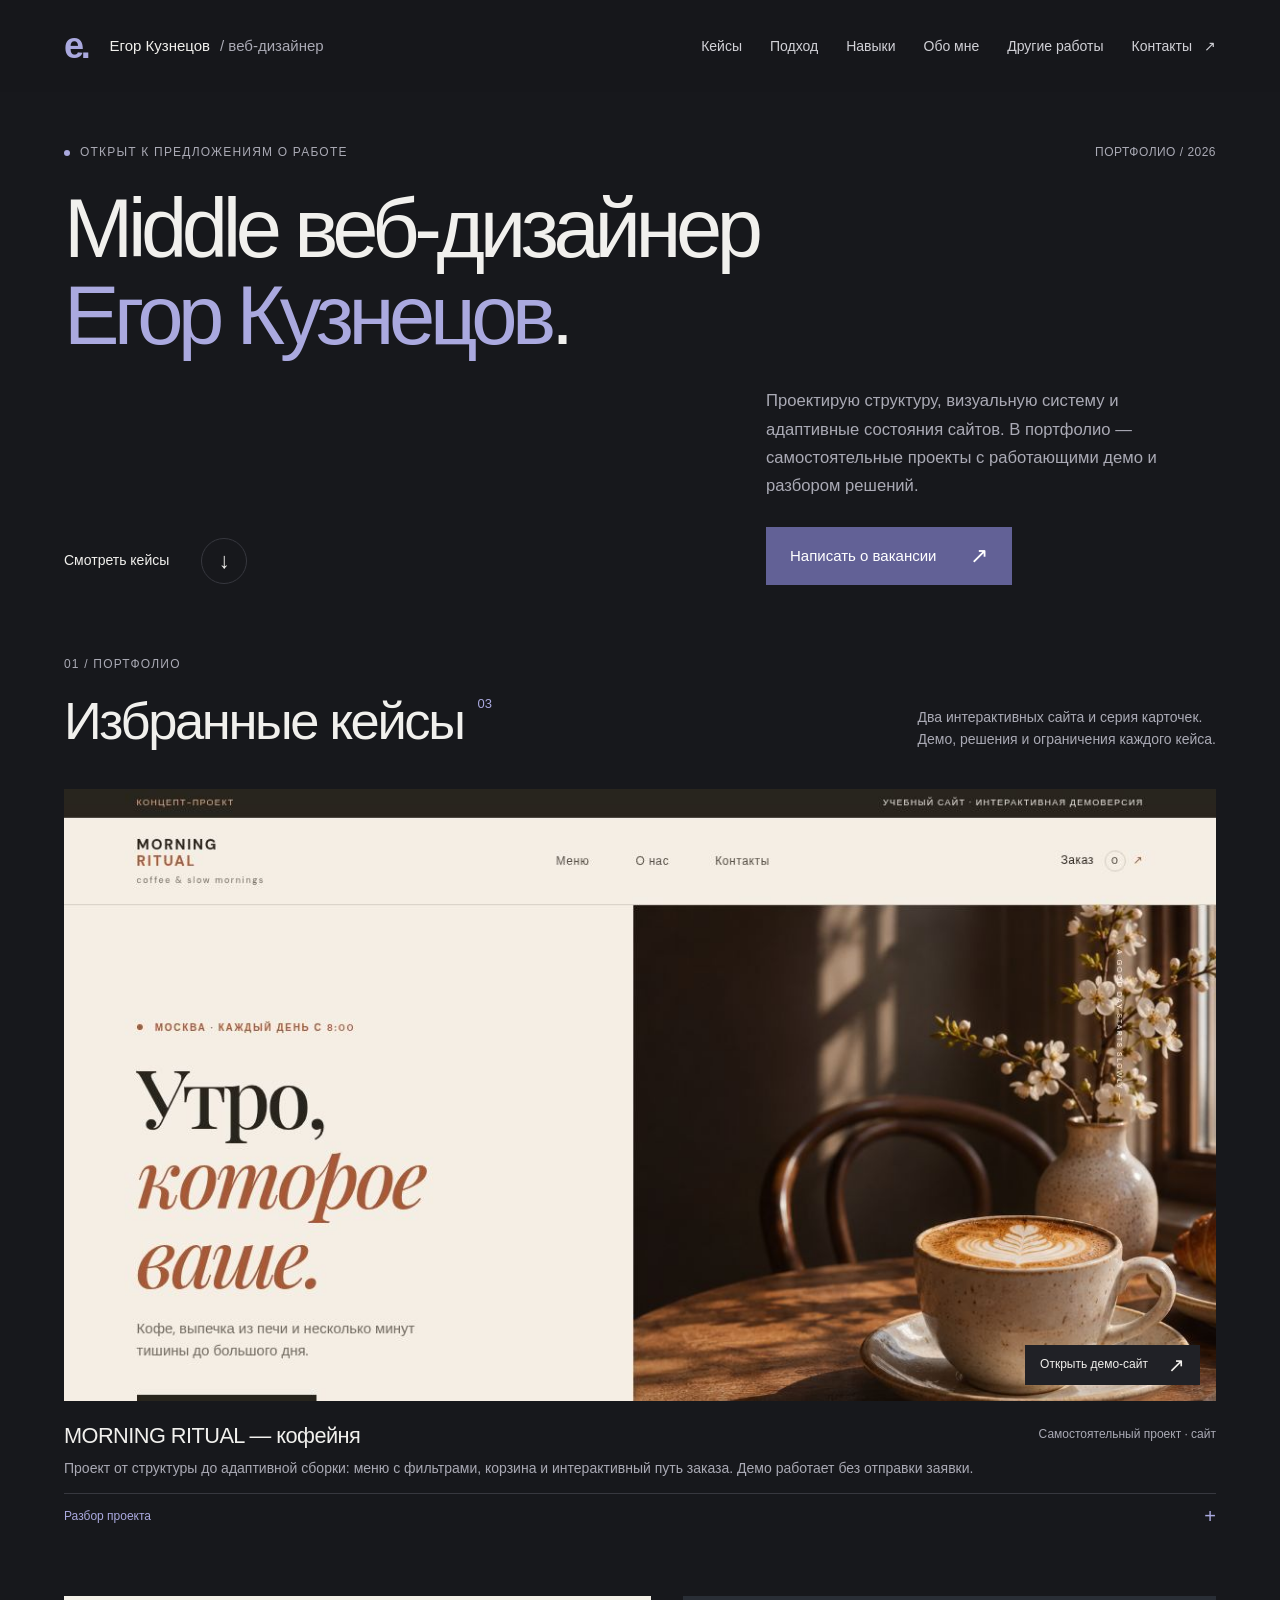
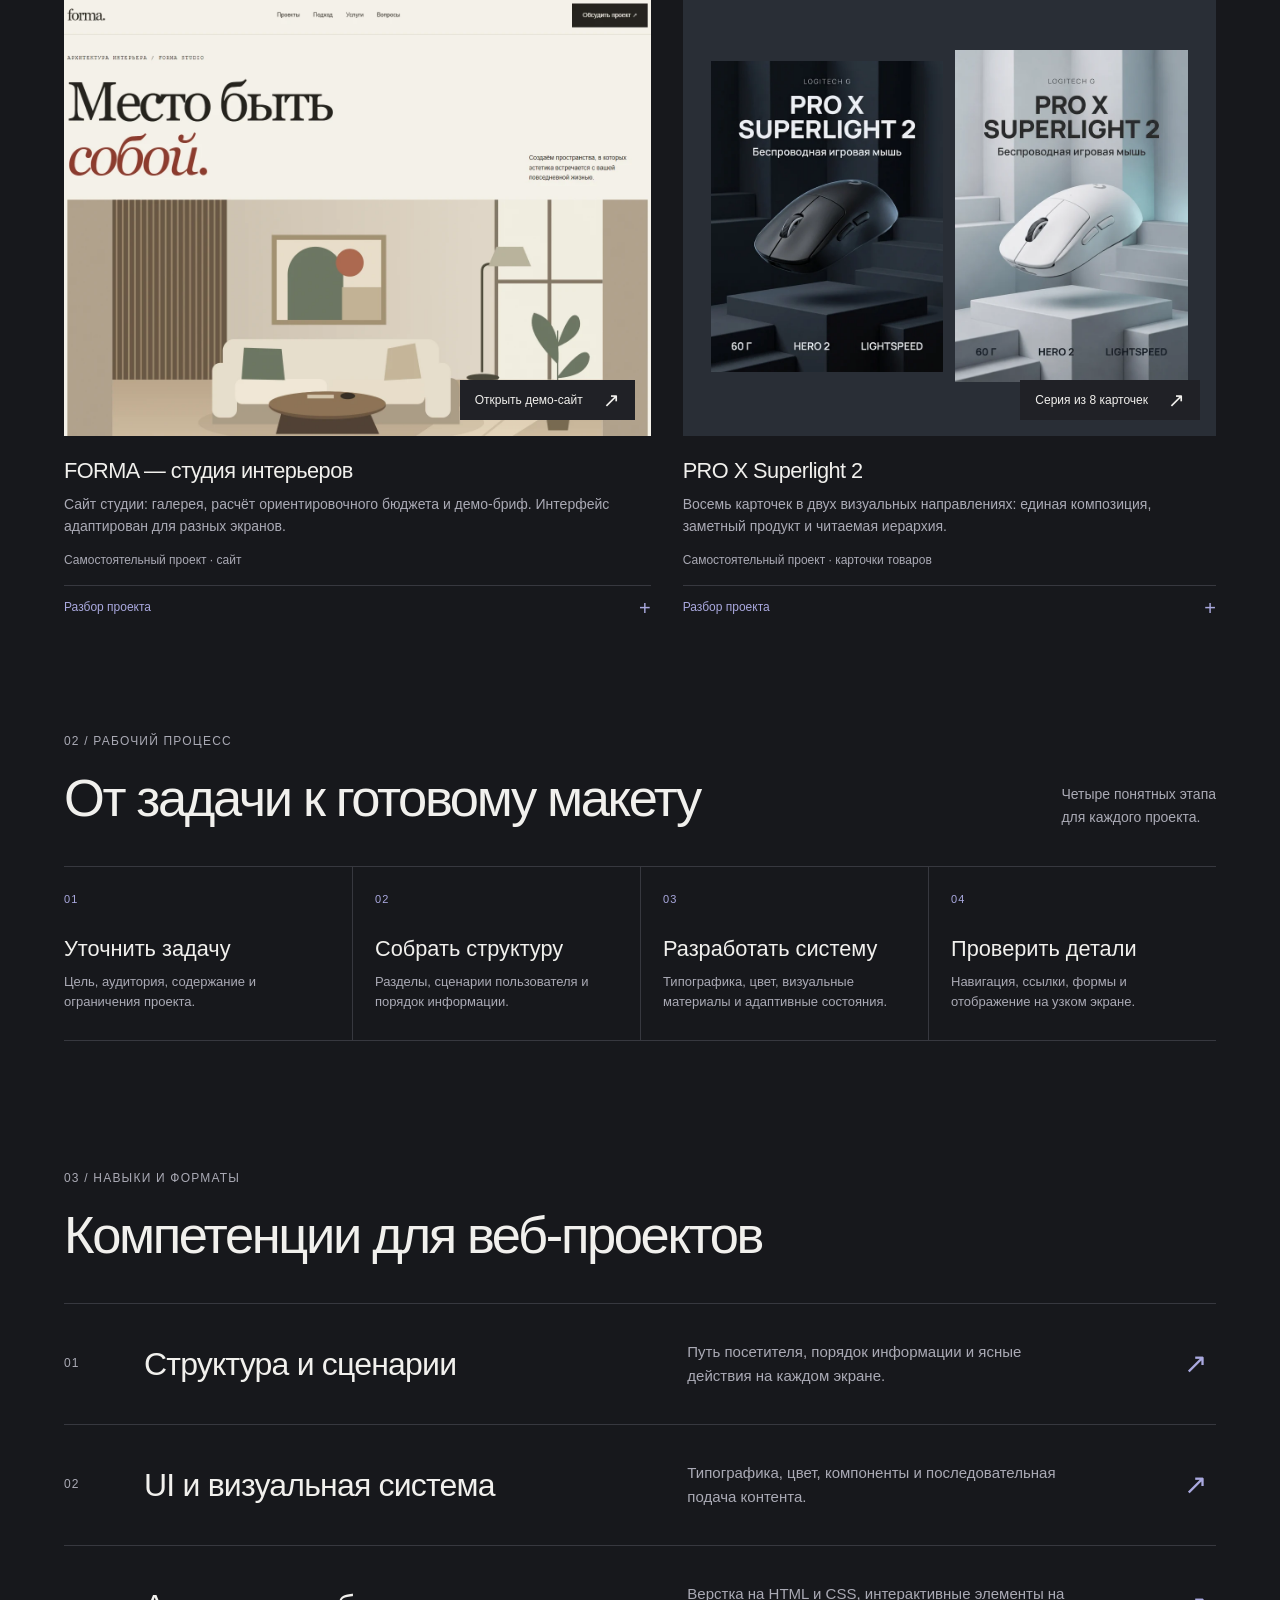
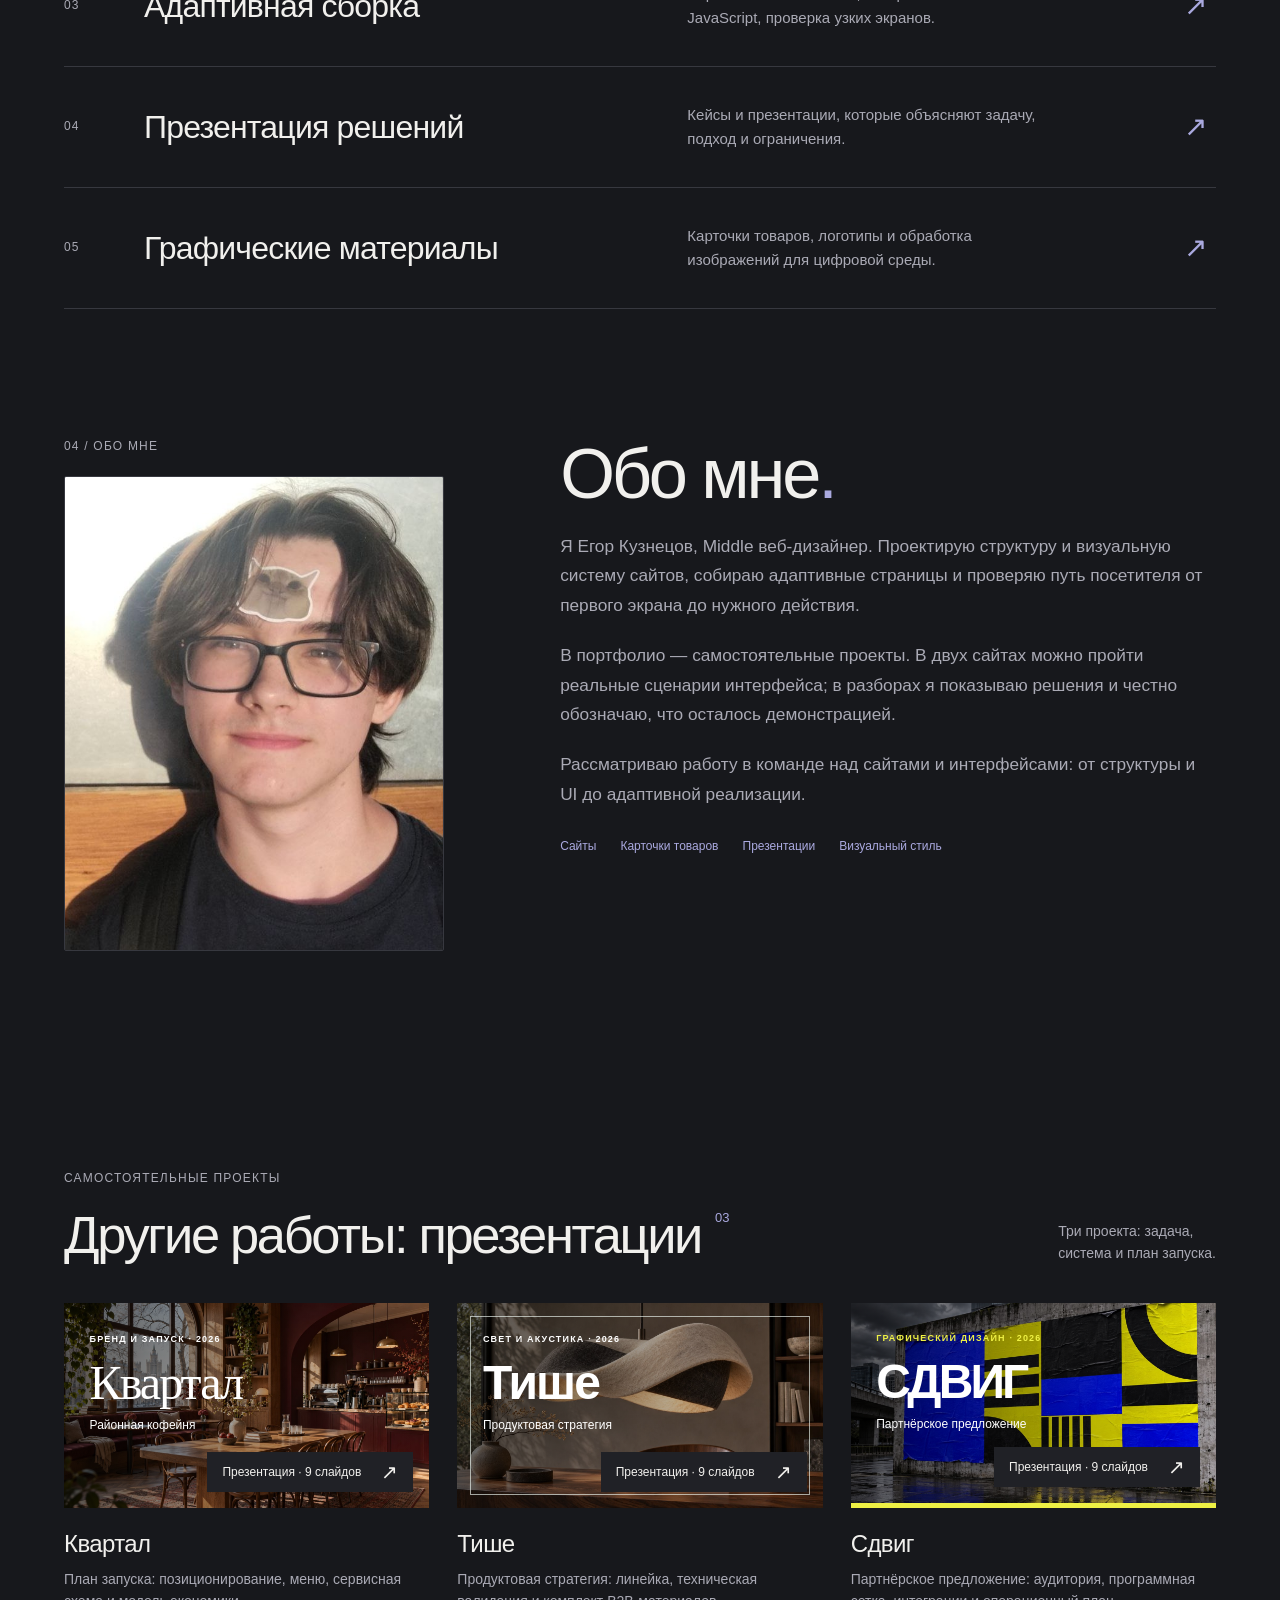
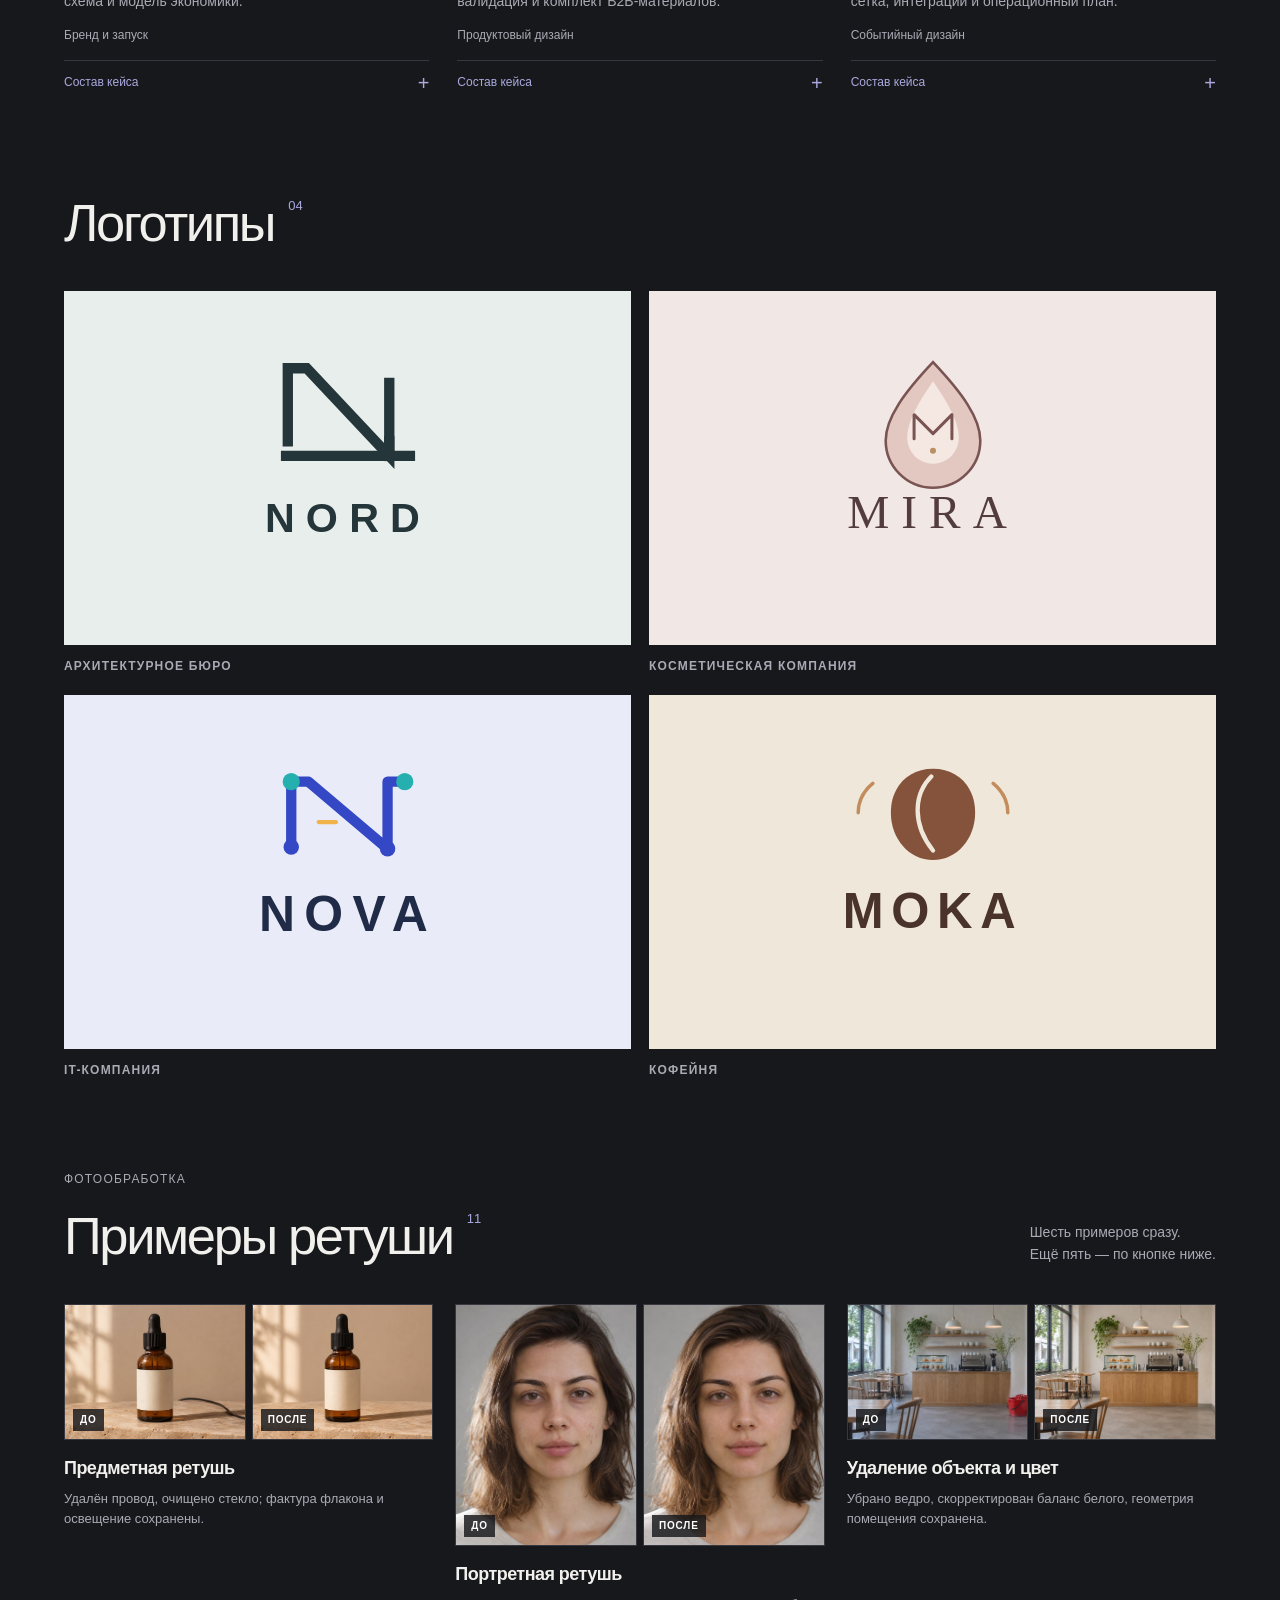
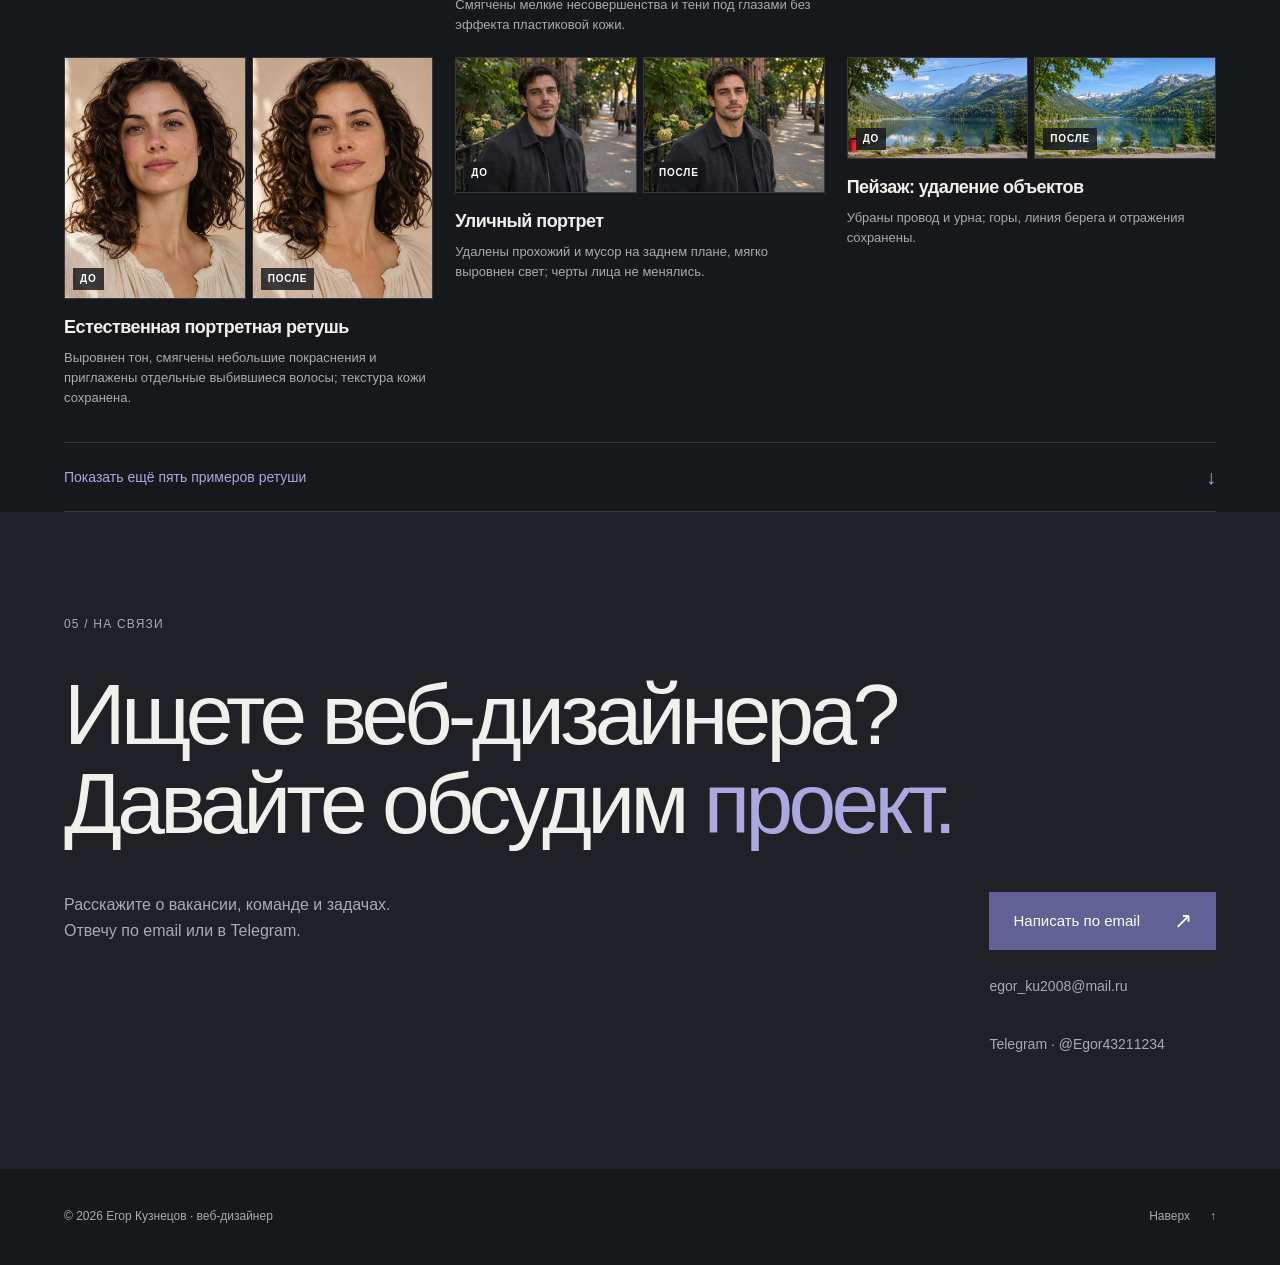
==== commit 52eb8b7a: "Remove concept wording from portfolio" ====
--- a/index.html
+++ b/index.html
@@ -4,7 +4,7 @@
   <meta charset="utf-8">
   <meta name="viewport" content="width=device-width, initial-scale=1">
   <meta name="theme-color" content="#17181c">
-  <meta name="description" content="Егор Кузнецов — Middle веб-дизайнер. Портфолио: интерактивные концепты сайтов, адаптивные интерфейсы, разборы решений и контакты для предложений о работе.">
+  <meta name="description" content="Егор Кузнецов — Middle веб-дизайнер. Портфолио: интерактивные проекты сайтов, адаптивные интерфейсы, разборы решений и контакты для предложений о работе.">
   <title>Егор Кузнецов — Middle веб-дизайнер · Портфолио</title>
   <link rel="stylesheet" href="css/styles.css?v=20261107b">
   <script src="js/main.js?v=20261106g" defer></script>
@@ -33,7 +33,7 @@
       <div class="hero-bottom">
         <a class="work-link" href="#work">Смотреть кейсы <span aria-hidden="true">↓</span></a>
         <div class="hero-intro">
-          <p>Проектирую структуру, визуальную систему и адаптивные состояния сайтов. В портфолио — самостоятельные концепты с работающими демо и разбором решений.</p>
+          <p>Проектирую структуру, визуальную систему и адаптивные состояния сайтов. В портфолио — самостоятельные проекты с работающими демо и разбором решений.</p>
           <a class="button" href="mailto:egor_ku2008@mail.ru">Написать о вакансии <span aria-hidden="true">↗</span></a>
         </div>
       </div>
@@ -50,11 +50,11 @@
             <img src="assets/images/morning-site.png" width="1200" height="750" loading="lazy" decoding="async" alt="Первый экран сайта MORNING RITUAL: навигация, предложение и кнопка выбора меню">
             <span class="view-label">Открыть демо-сайт <span aria-hidden="true">↗</span></span>
           </a>
-          <div class="project-caption"><div><h3>MORNING RITUAL — кофейня</h3><p>Концепт от структуры до адаптивной сборки: меню с фильтрами, корзина и интерактивный путь заказа. Демо работает без отправки заявки.</p></div><span class="category">Концепт · сайт</span></div>
+          <div class="project-caption"><div><h3>MORNING RITUAL — кофейня</h3><p>Проект от структуры до адаптивной сборки: меню с фильтрами, корзина и интерактивный путь заказа. Демо работает без отправки заявки.</p></div><span class="category">Самостоятельный проект · сайт</span></div>
           <details class="case-details">
             <summary>Разбор проекта <span aria-hidden="true">+</span></summary>
             <div class="case-details-grid">
-              <div><span>Задача</span><p>Провести посетителя от первого экрана к выбору позиции и показать путь заказа в учебном концепте.</p></div>
+              <div><span>Задача</span><p>Провести посетителя от первого экрана к выбору позиции и показать путь заказа в учебном проекте.</p></div>
               <div><span>Решение</span><p>С первого экрана есть прямой переход к меню. Фильтры сокращают выбор, корзина показывает позиции и сумму.</p></div>
               <div><span>Что можно проверить</span><p>В демо работают фильтры, добавление товаров в корзину и последовательность оформления.</p></div>
               <div><span>Моя работа</span><p>Структура страниц, визуальная система, адаптивная сетка и реализация интерфейса на HTML, CSS и JavaScript.</p></div>
@@ -68,7 +68,7 @@
             <img src="assets/images/forma-preview.webp" width="1440" height="1000" loading="lazy" decoding="async" alt="Первый экран сайта FORMA: навигация, крупный заголовок и иллюстрация интерьера">
             <span class="view-label">Открыть демо-сайт <span aria-hidden="true">↗</span></span>
           </a>
-          <div class="project-caption"><div><h3>FORMA — студия интерьеров</h3><p>Концепт сайта студии: галерея, расчёт ориентировочного бюджета и демо-бриф. Интерфейс адаптирован для разных экранов.</p></div><span class="category">Концепт · сайт</span></div>
+          <div class="project-caption"><div><h3>FORMA — студия интерьеров</h3><p>Сайт студии: галерея, расчёт ориентировочного бюджета и демо-бриф. Интерфейс адаптирован для разных экранов.</p></div><span class="category">Самостоятельный проект · сайт</span></div>
           <details class="case-details">
             <summary>Разбор проекта <span aria-hidden="true">+</span></summary>
             <div class="case-details-grid">
@@ -86,7 +86,7 @@
             <img src="assets/images/mouse-3-preview.webp" width="560" height="800" loading="lazy" decoding="async" alt="Светлый вариант карточки той же мыши с белыми подиумами">
             <span class="view-label">Серия из 8 карточек <span aria-hidden="true">↗</span></span>
           </a>
-          <div class="project-caption"><div><h3>PRO X Superlight 2</h3><p>Восемь карточек в двух визуальных направлениях: единая композиция, заметный продукт и читаемая иерархия.</p></div><span class="category">Концепт · карточки товаров</span></div>
+          <div class="project-caption"><div><h3>PRO X Superlight 2</h3><p>Восемь карточек в двух визуальных направлениях: единая композиция, заметный продукт и читаемая иерархия.</p></div><span class="category">Самостоятельный проект · карточки товаров</span></div>
           <details class="case-details">
             <summary>Разбор проекта <span aria-hidden="true">+</span></summary>
             <div class="case-details-grid">
@@ -130,7 +130,7 @@
       <div class="about-content">
         <h2 id="about-title">Обо мне<span class="accent">.</span></h2>
         <p>Я Егор Кузнецов, Middle веб-дизайнер. Проектирую структуру и визуальную систему сайтов, собираю адаптивные страницы и проверяю путь посетителя от первого экрана до нужного действия.</p>
-        <p>В портфолио — самостоятельные концепты. В двух сайтах можно пройти реальные сценарии интерфейса; в разборах я показываю решения и честно обозначаю, что осталось демонстрацией.</p><p>Рассматриваю работу в команде над сайтами и интерфейсами: от структуры и UI до адаптивной реализации.</p>
+        <p>В портфолио — самостоятельные проекты. В двух сайтах можно пройти реальные сценарии интерфейса; в разборах я показываю решения и честно обозначаю, что осталось демонстрацией.</p><p>Рассматриваю работу в команде над сайтами и интерфейсами: от структуры и UI до адаптивной реализации.</p>
         <div class="principles" aria-label="Направления работы"><span>Сайты</span><span>Карточки товаров</span><span>Презентации</span><span>Визуальный стиль</span></div>
       </div>
     </section>
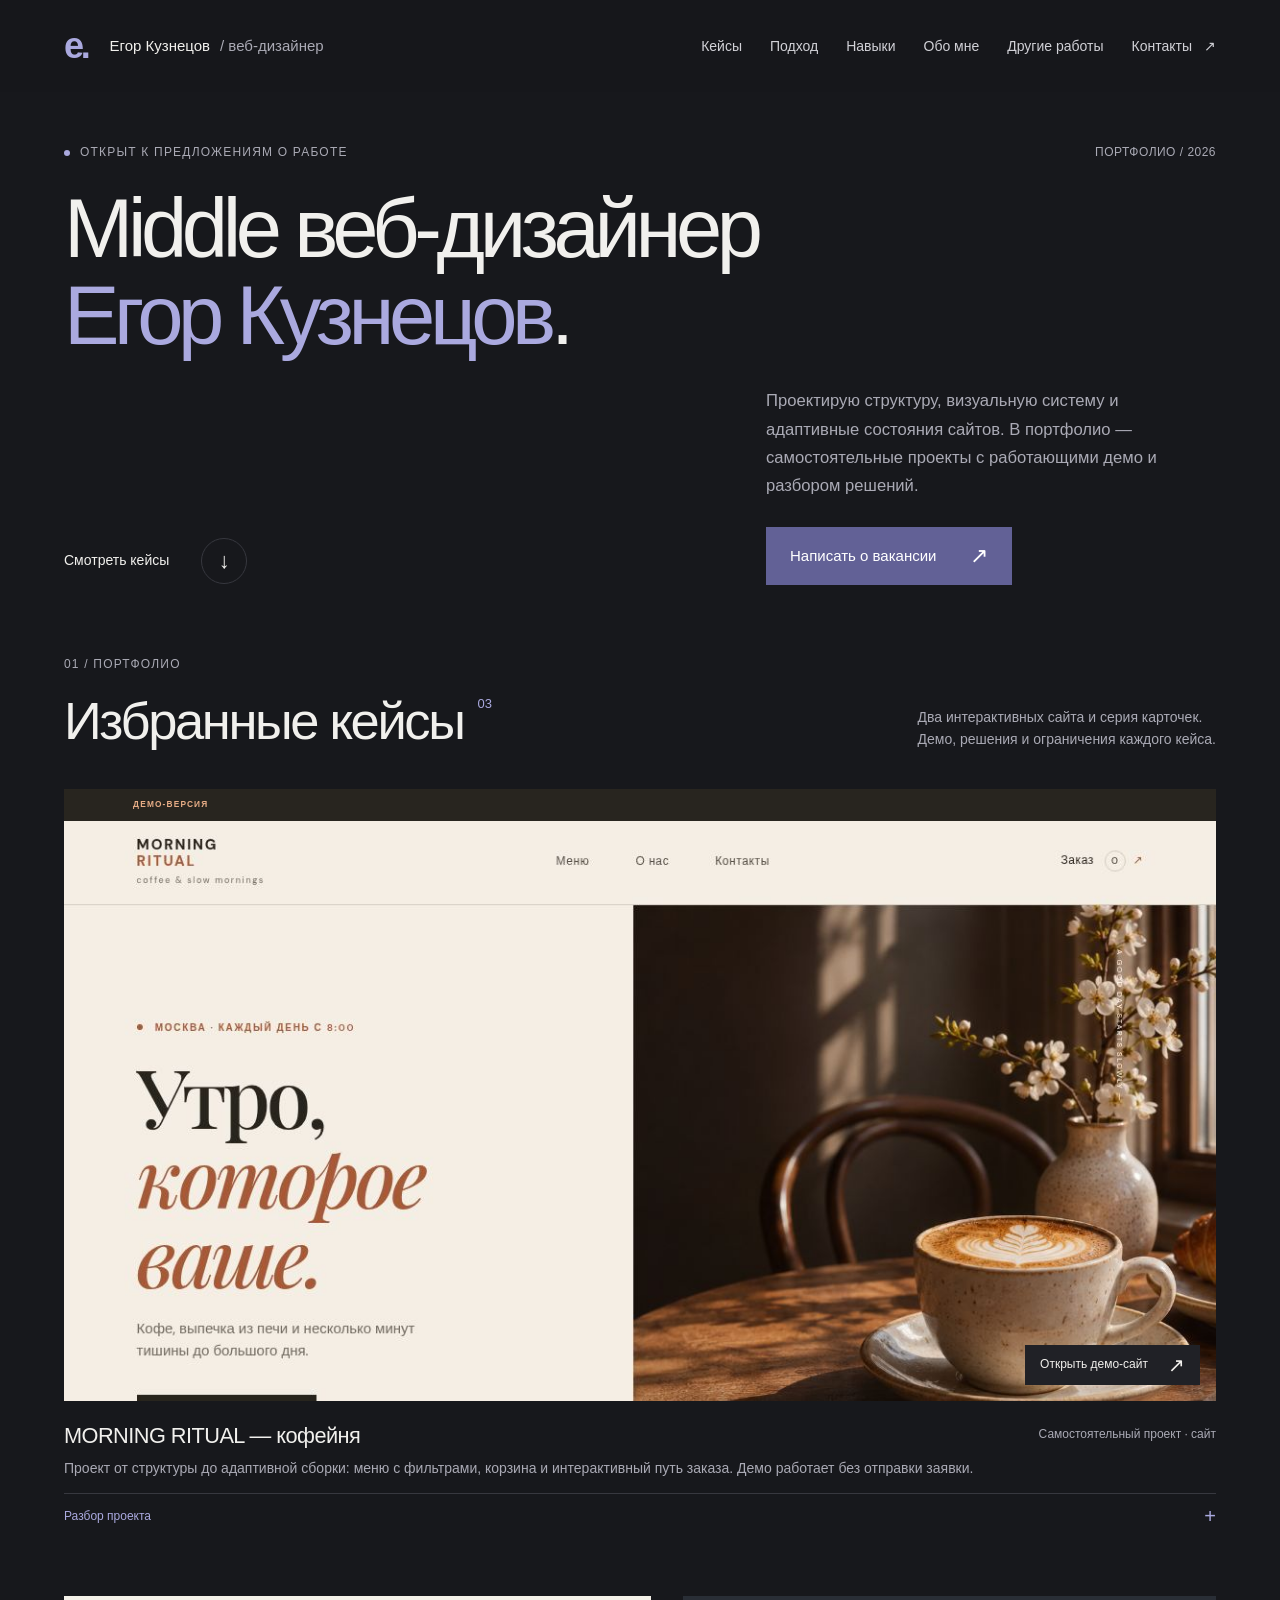
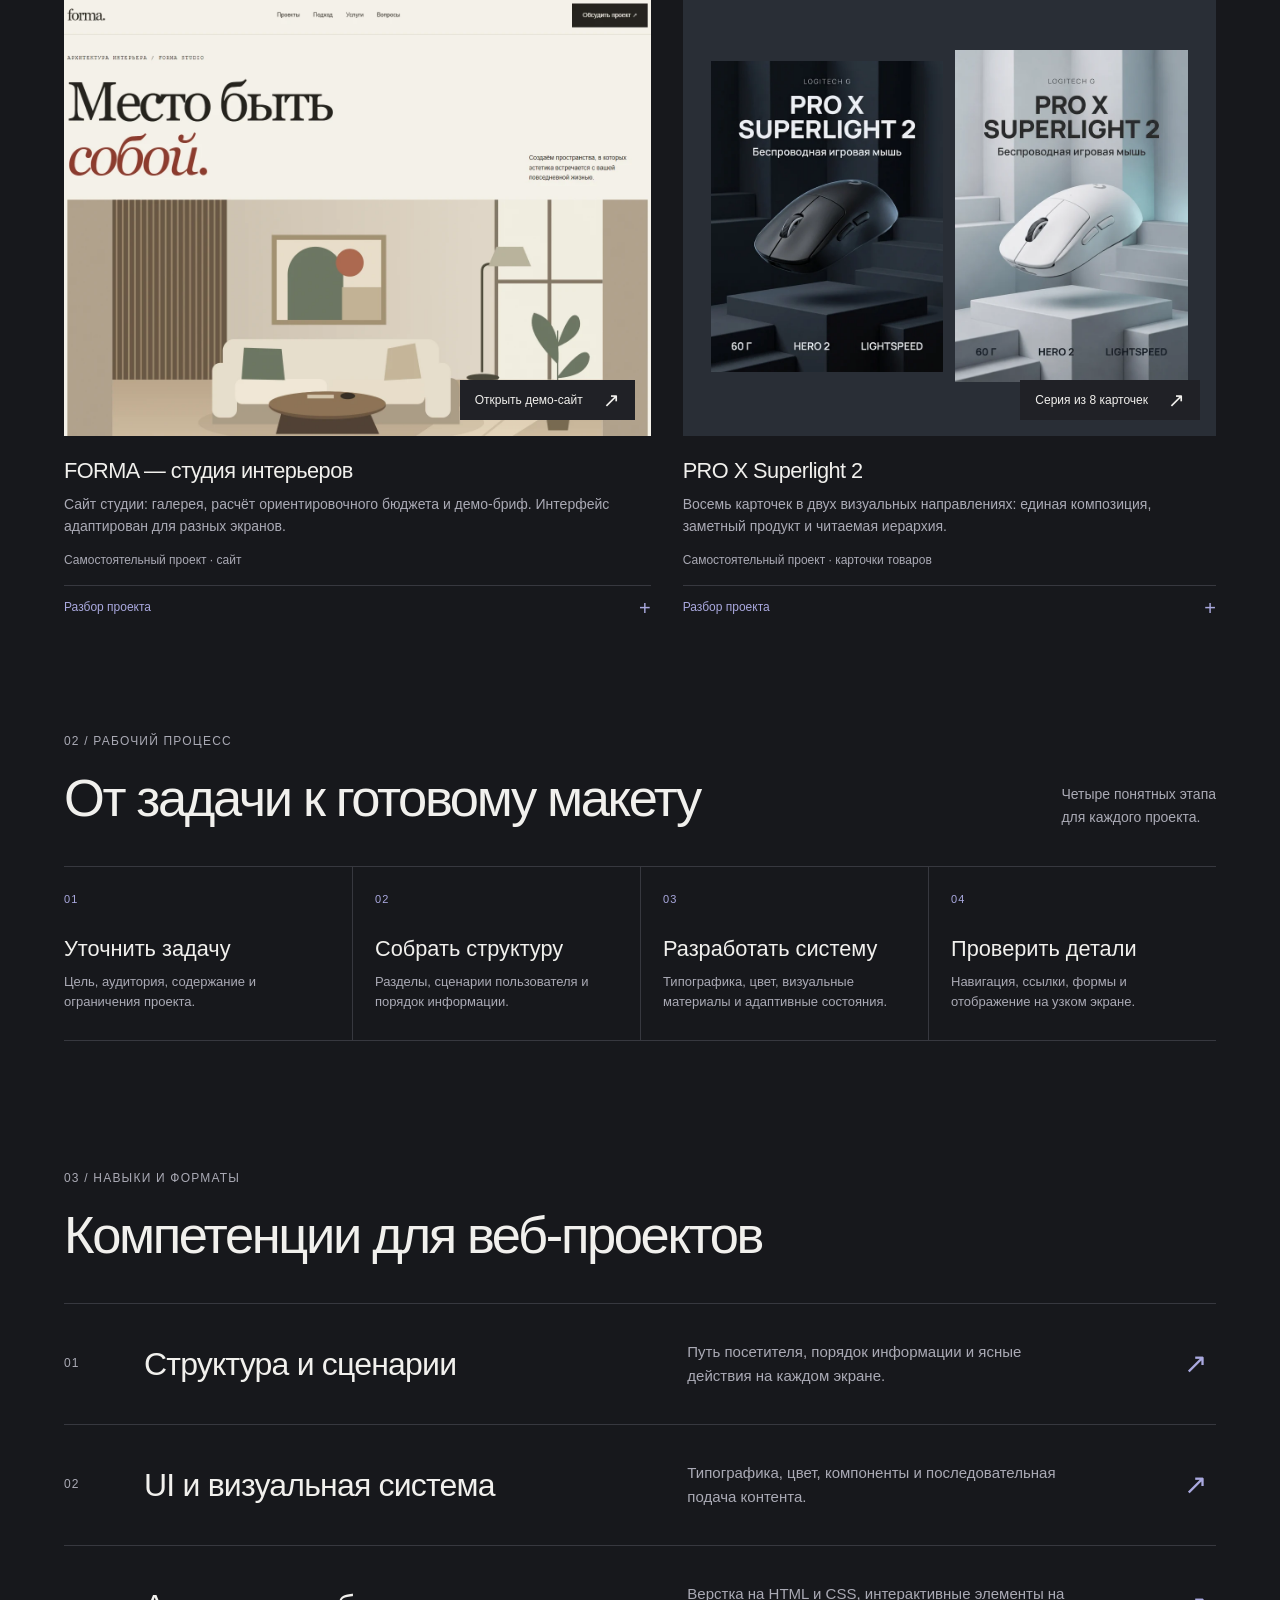
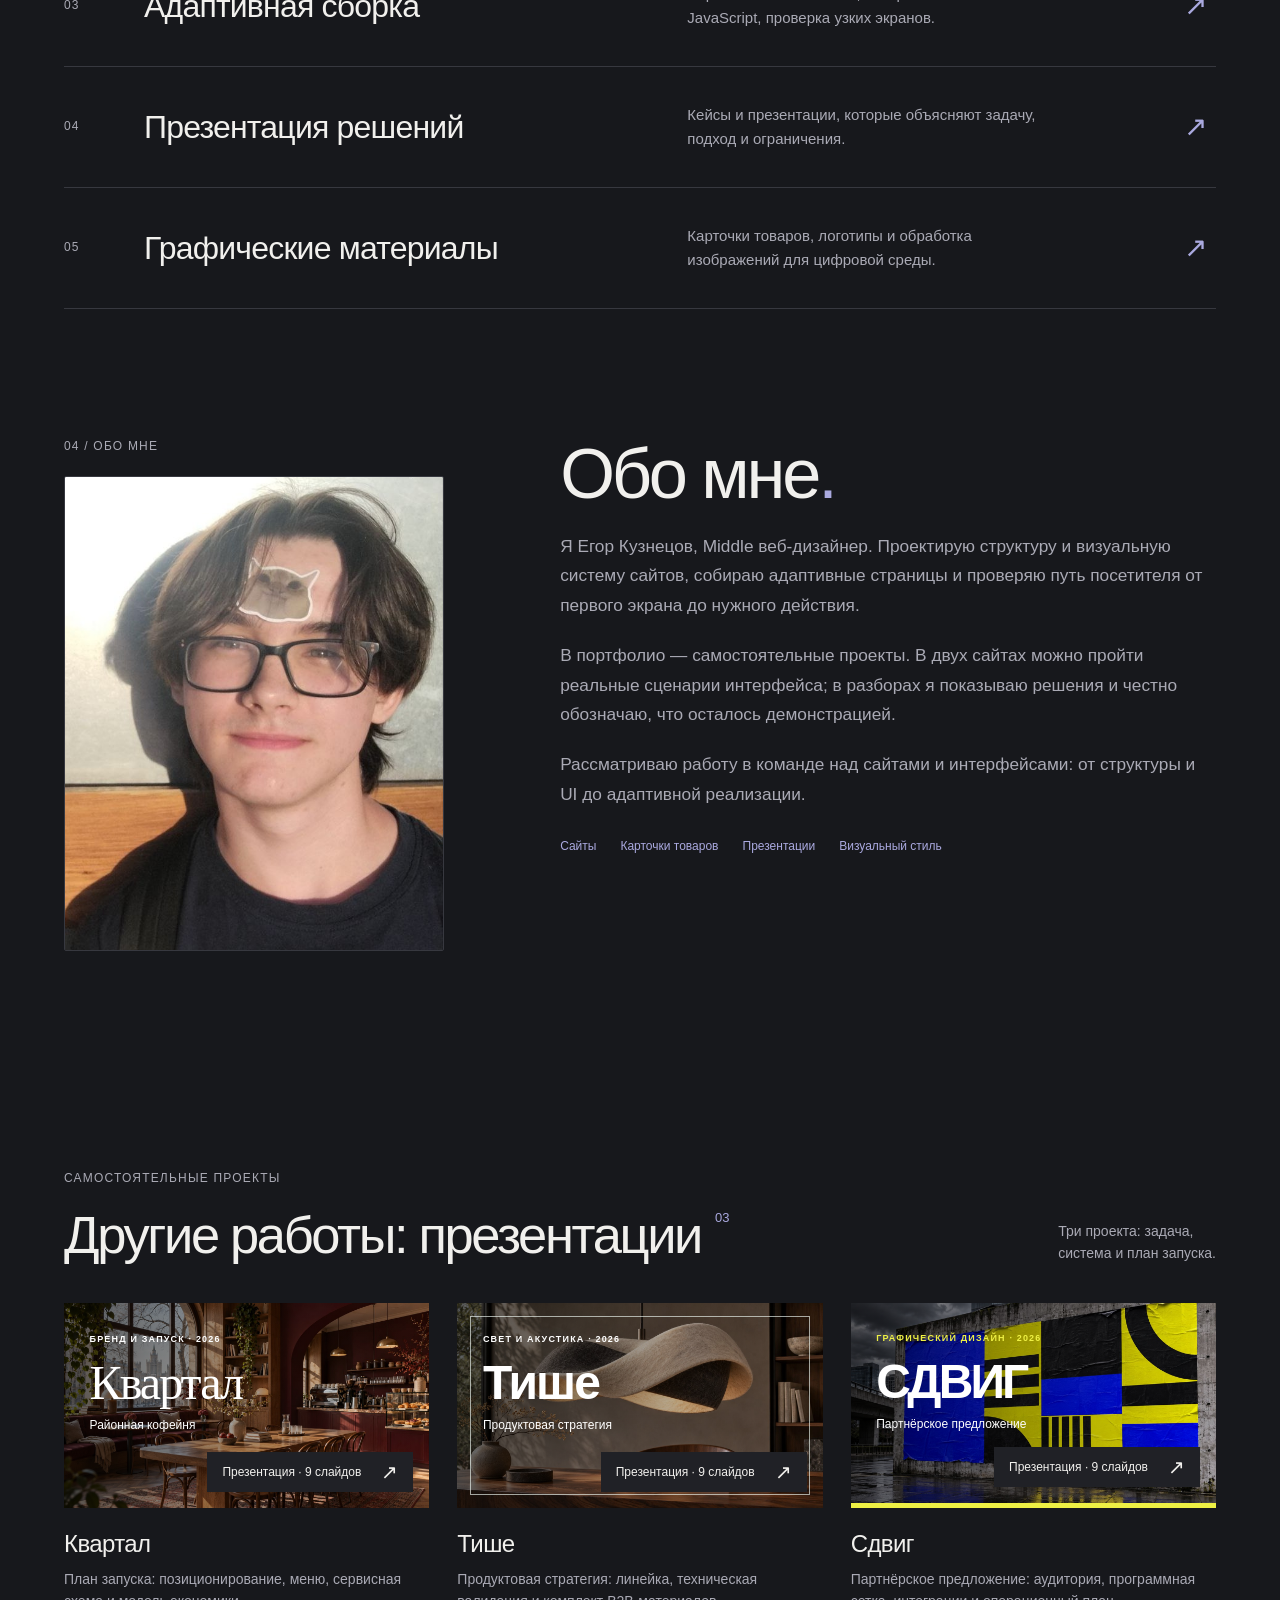
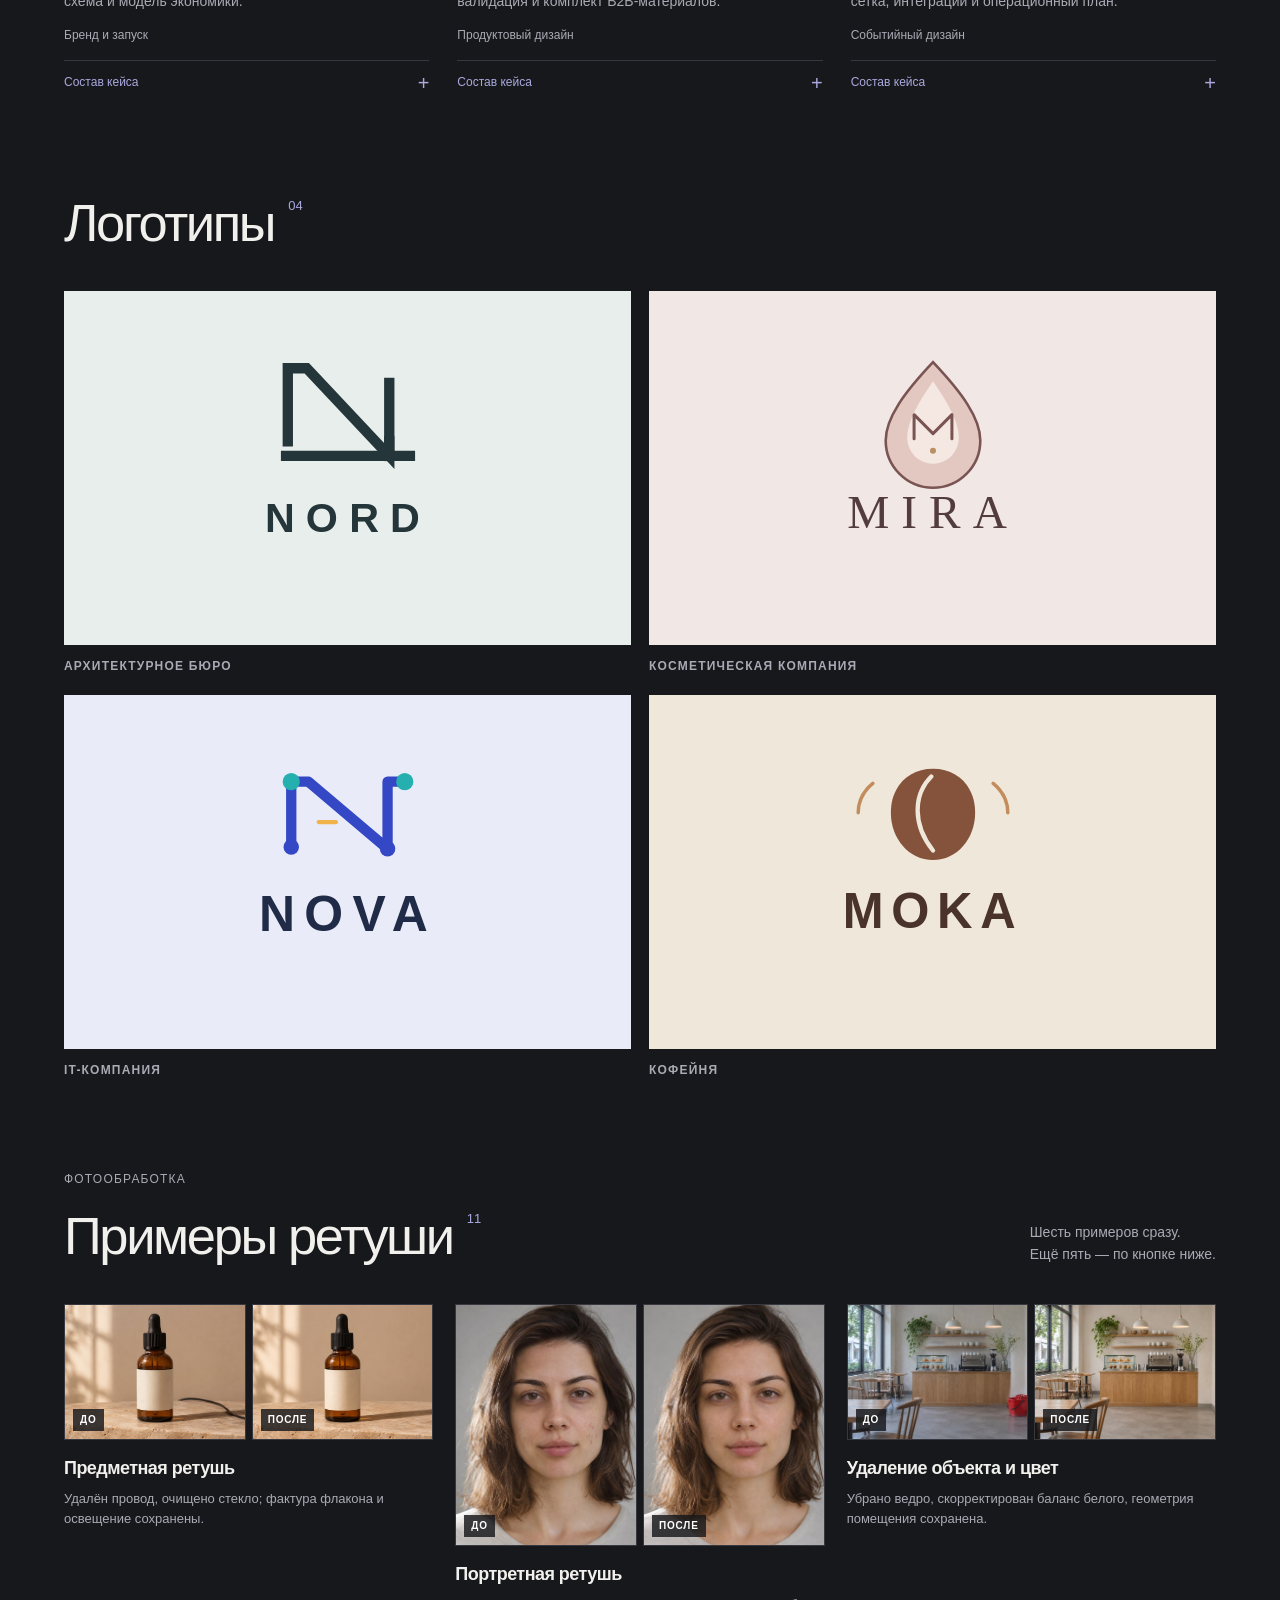
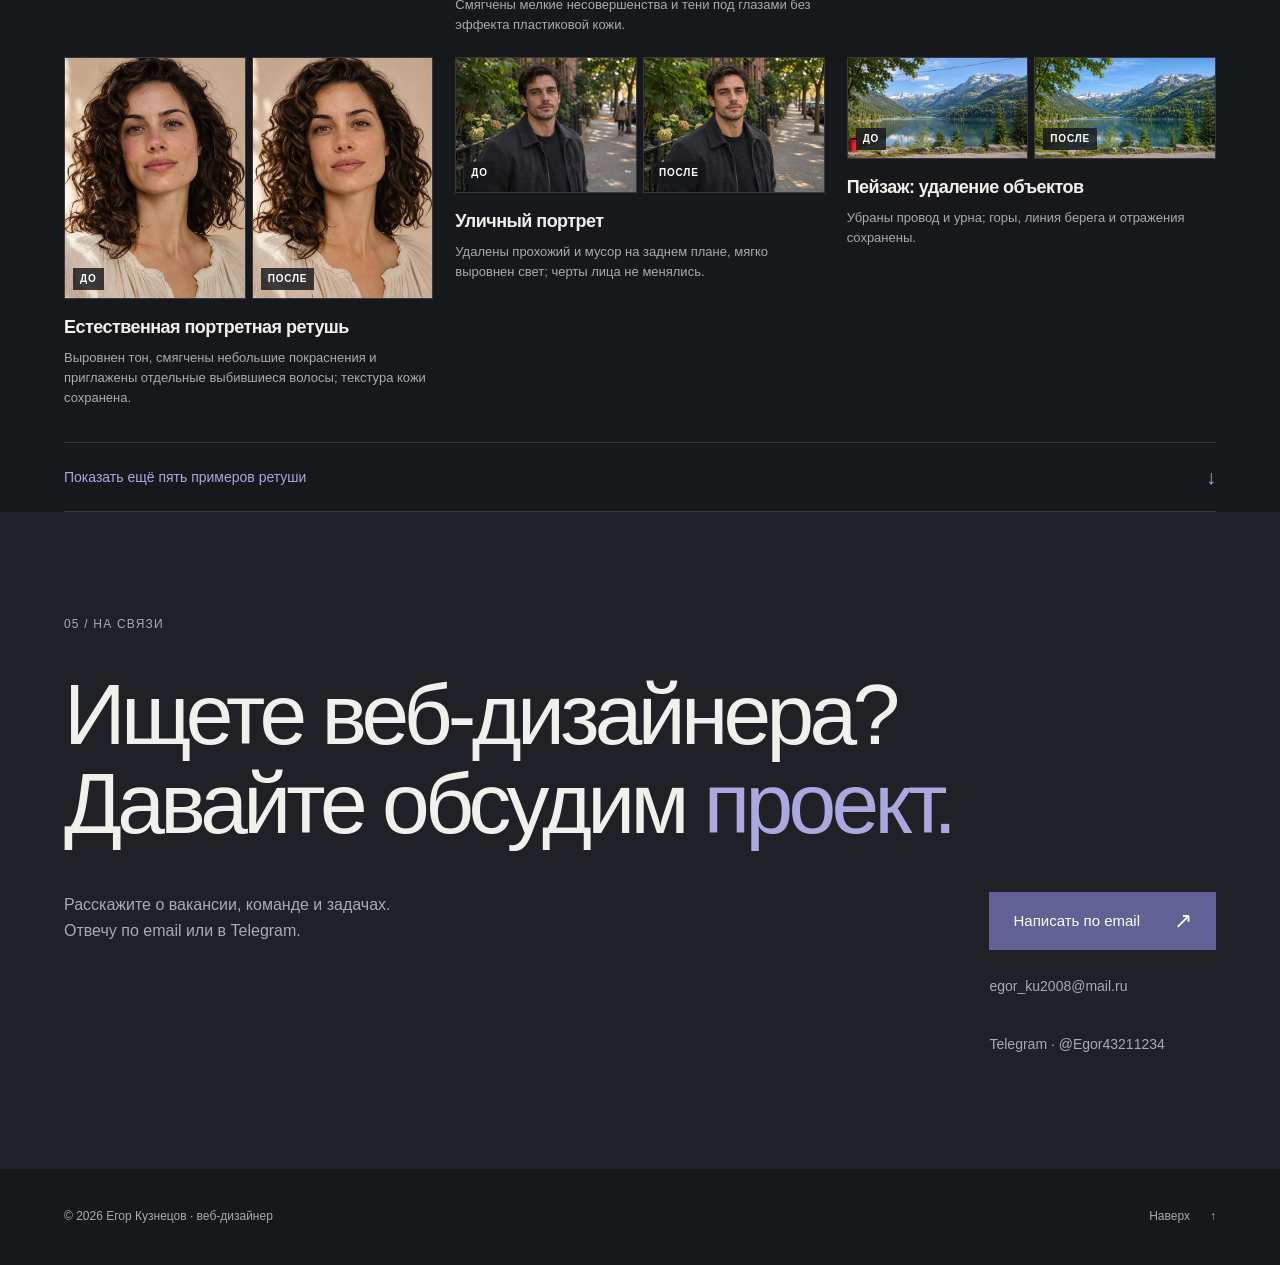
==== commit 1b7f2a9b: "Load updated project preview styling" ====
--- a/index.html
+++ b/index.html
@@ -6,7 +6,7 @@
   <meta name="theme-color" content="#17181c">
   <meta name="description" content="Егор Кузнецов — Middle веб-дизайнер. Портфолио: интерактивные проекты сайтов, адаптивные интерфейсы, разборы решений и контакты для предложений о работе.">
   <title>Егор Кузнецов — Middle веб-дизайнер · Портфолио</title>
-  <link rel="stylesheet" href="css/styles.css?v=20261107b">
+  <link rel="stylesheet" href="css/styles.css?v=20261107c">
   <script src="js/main.js?v=20261106g" defer></script>
 </head>
 <body>
--- a/css/styles.css
+++ b/css/styles.css
@@ -745,3 +745,21 @@
   .hero h1 { font-size: clamp(37px, 8.1vw, 51px); }
   #work { padding-top: 30px; }
 }
+
+/* Current demo status covers the outdated label baked into the preview image. */
+.morning-art::before {
+  content: "ДЕМО-ВЕРСИЯ";
+  position: absolute;
+  inset: 0 0 auto;
+  z-index: 2;
+  display: flex;
+  align-items: center;
+  height: clamp(12px, 2.5vw, 36px);
+  padding-inline: 6%;
+  background: #28251f;
+  color: #e7ad86;
+  font-size: clamp(7px, .65vw, 9px);
+  font-weight: 700;
+  letter-spacing: .14em;
+  pointer-events: none;
+}
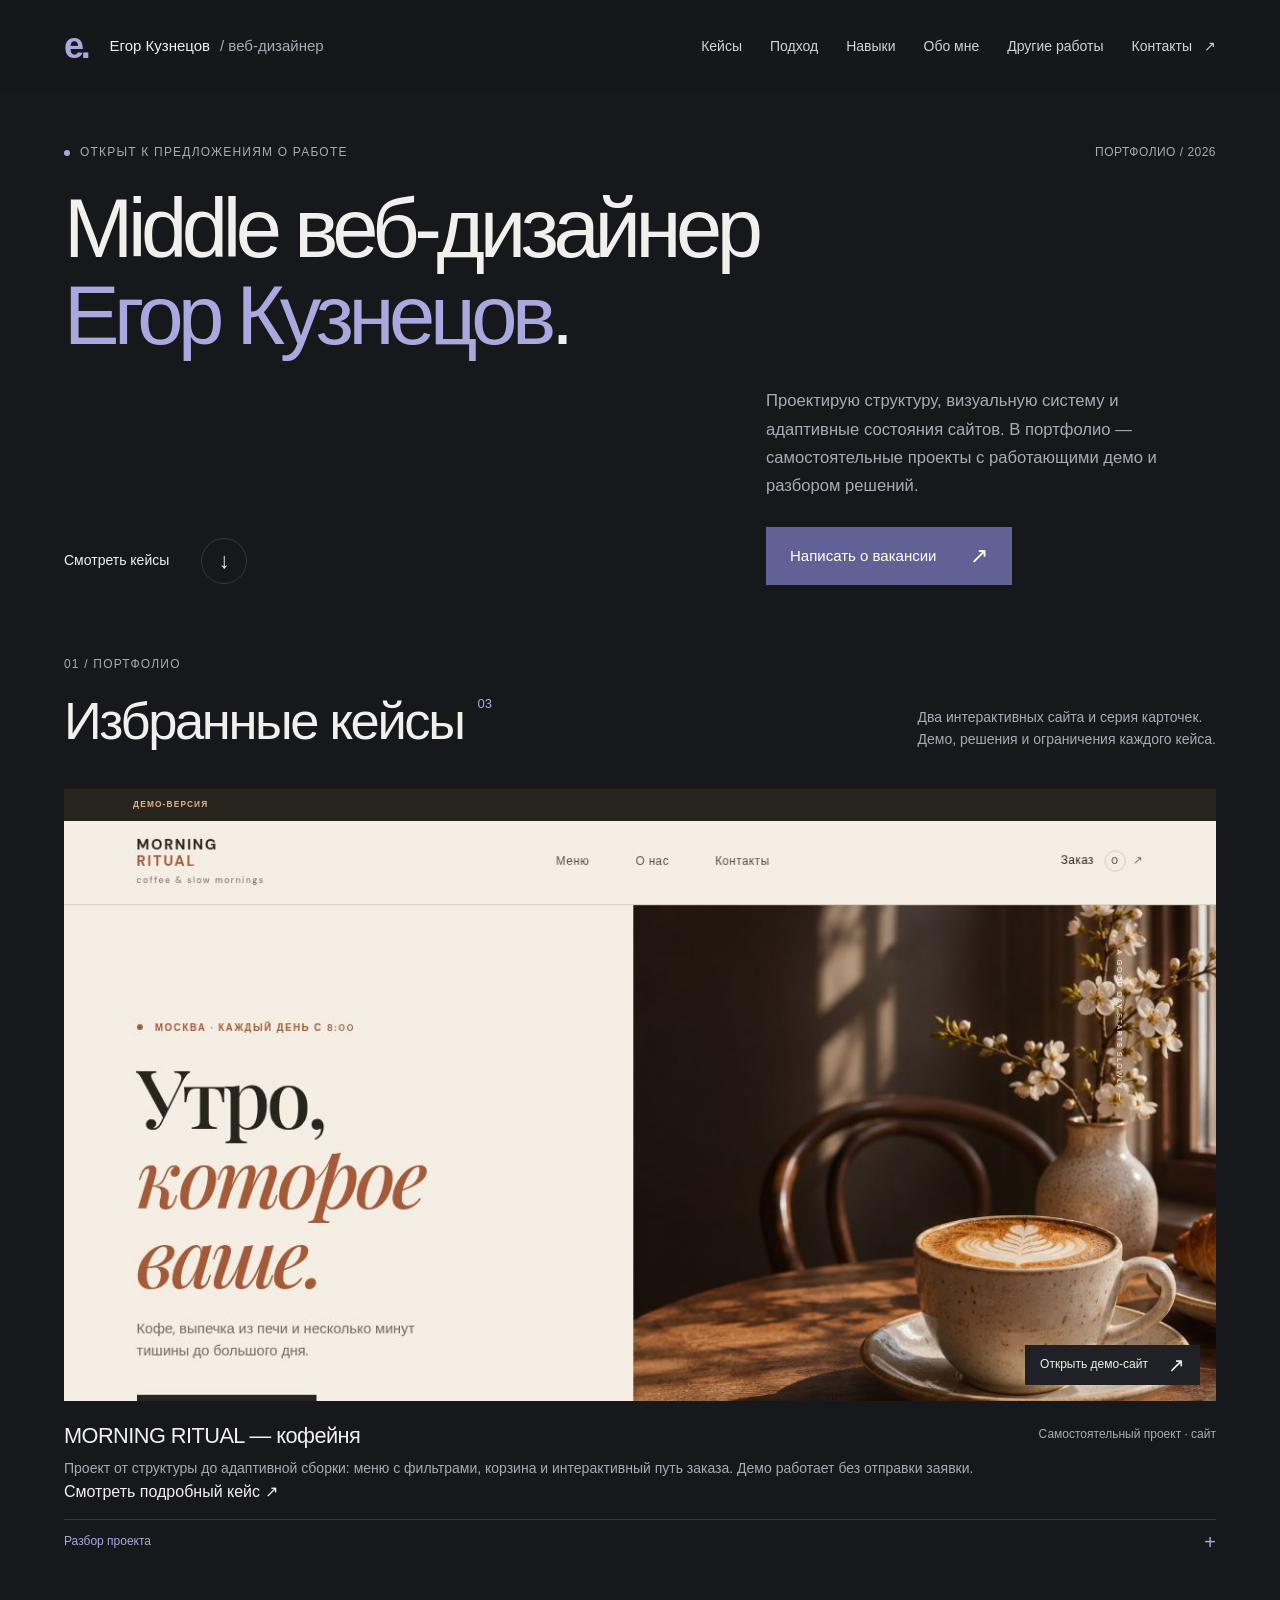
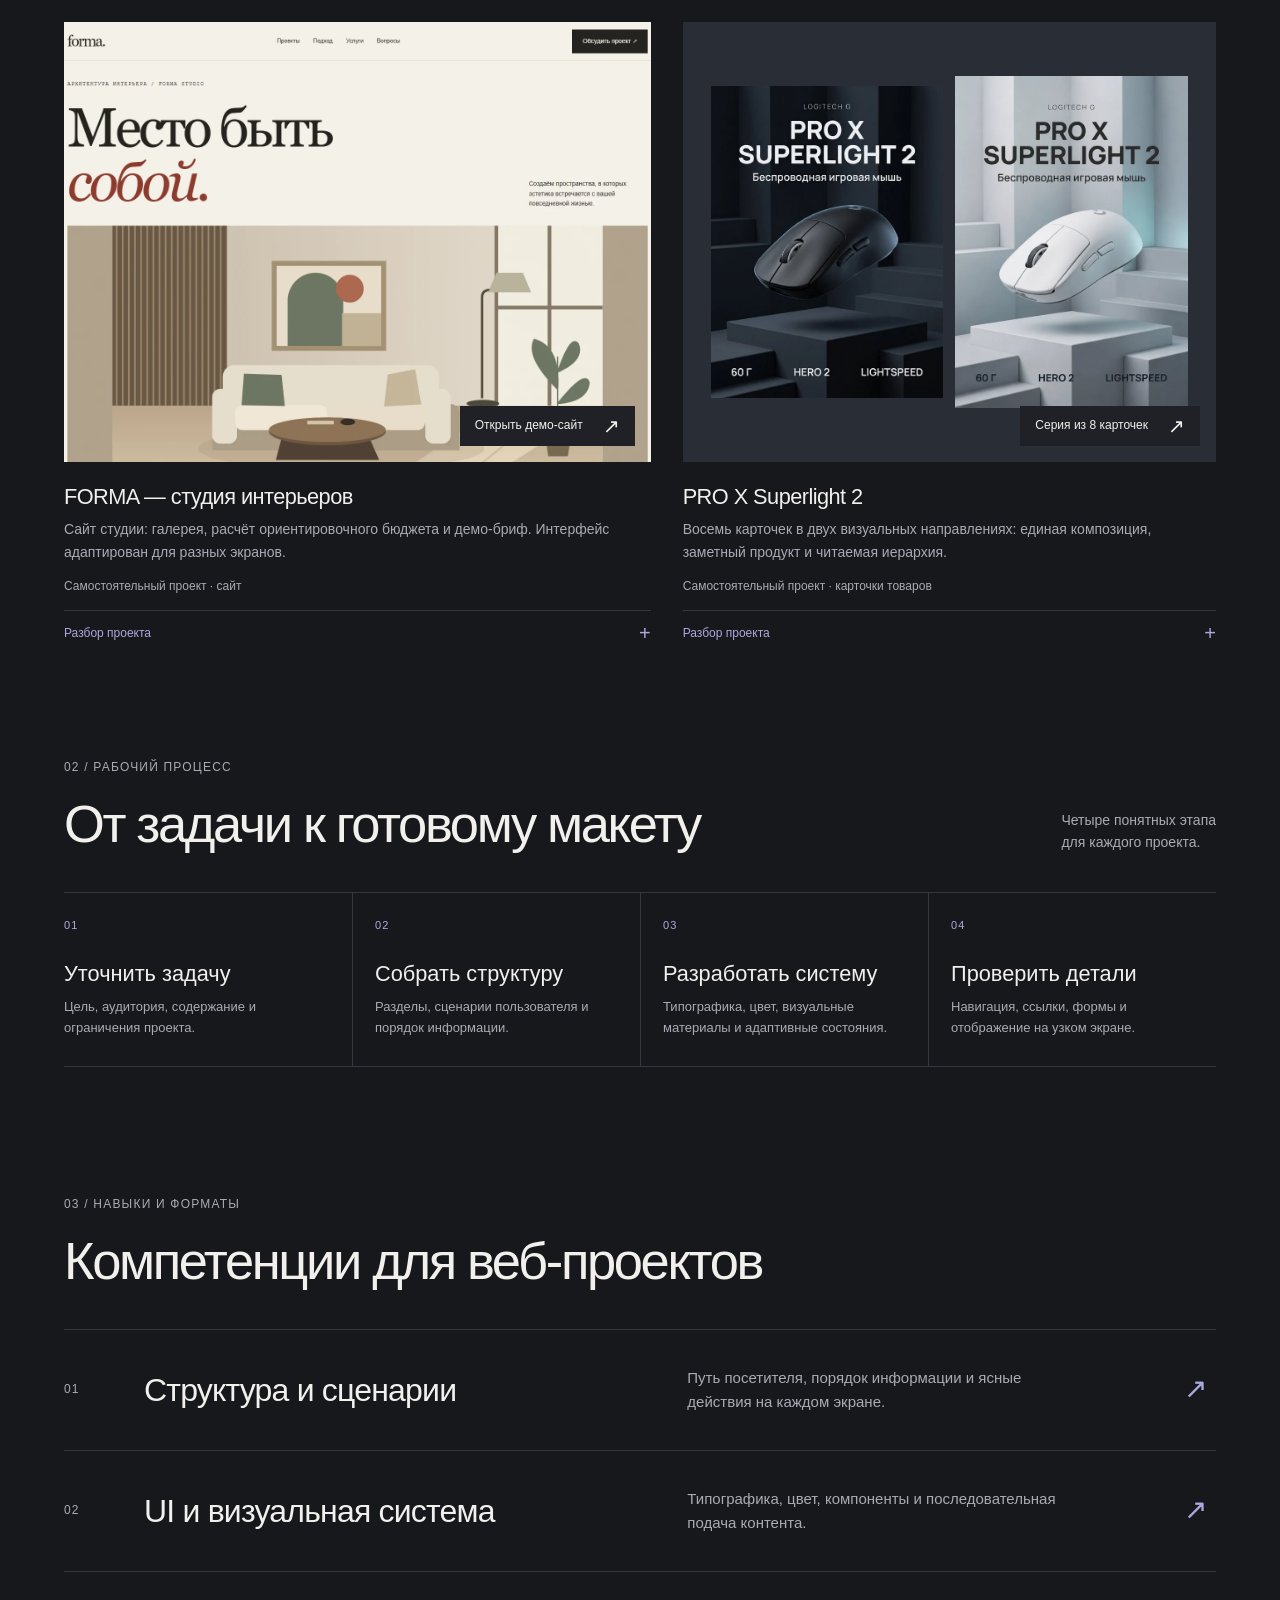
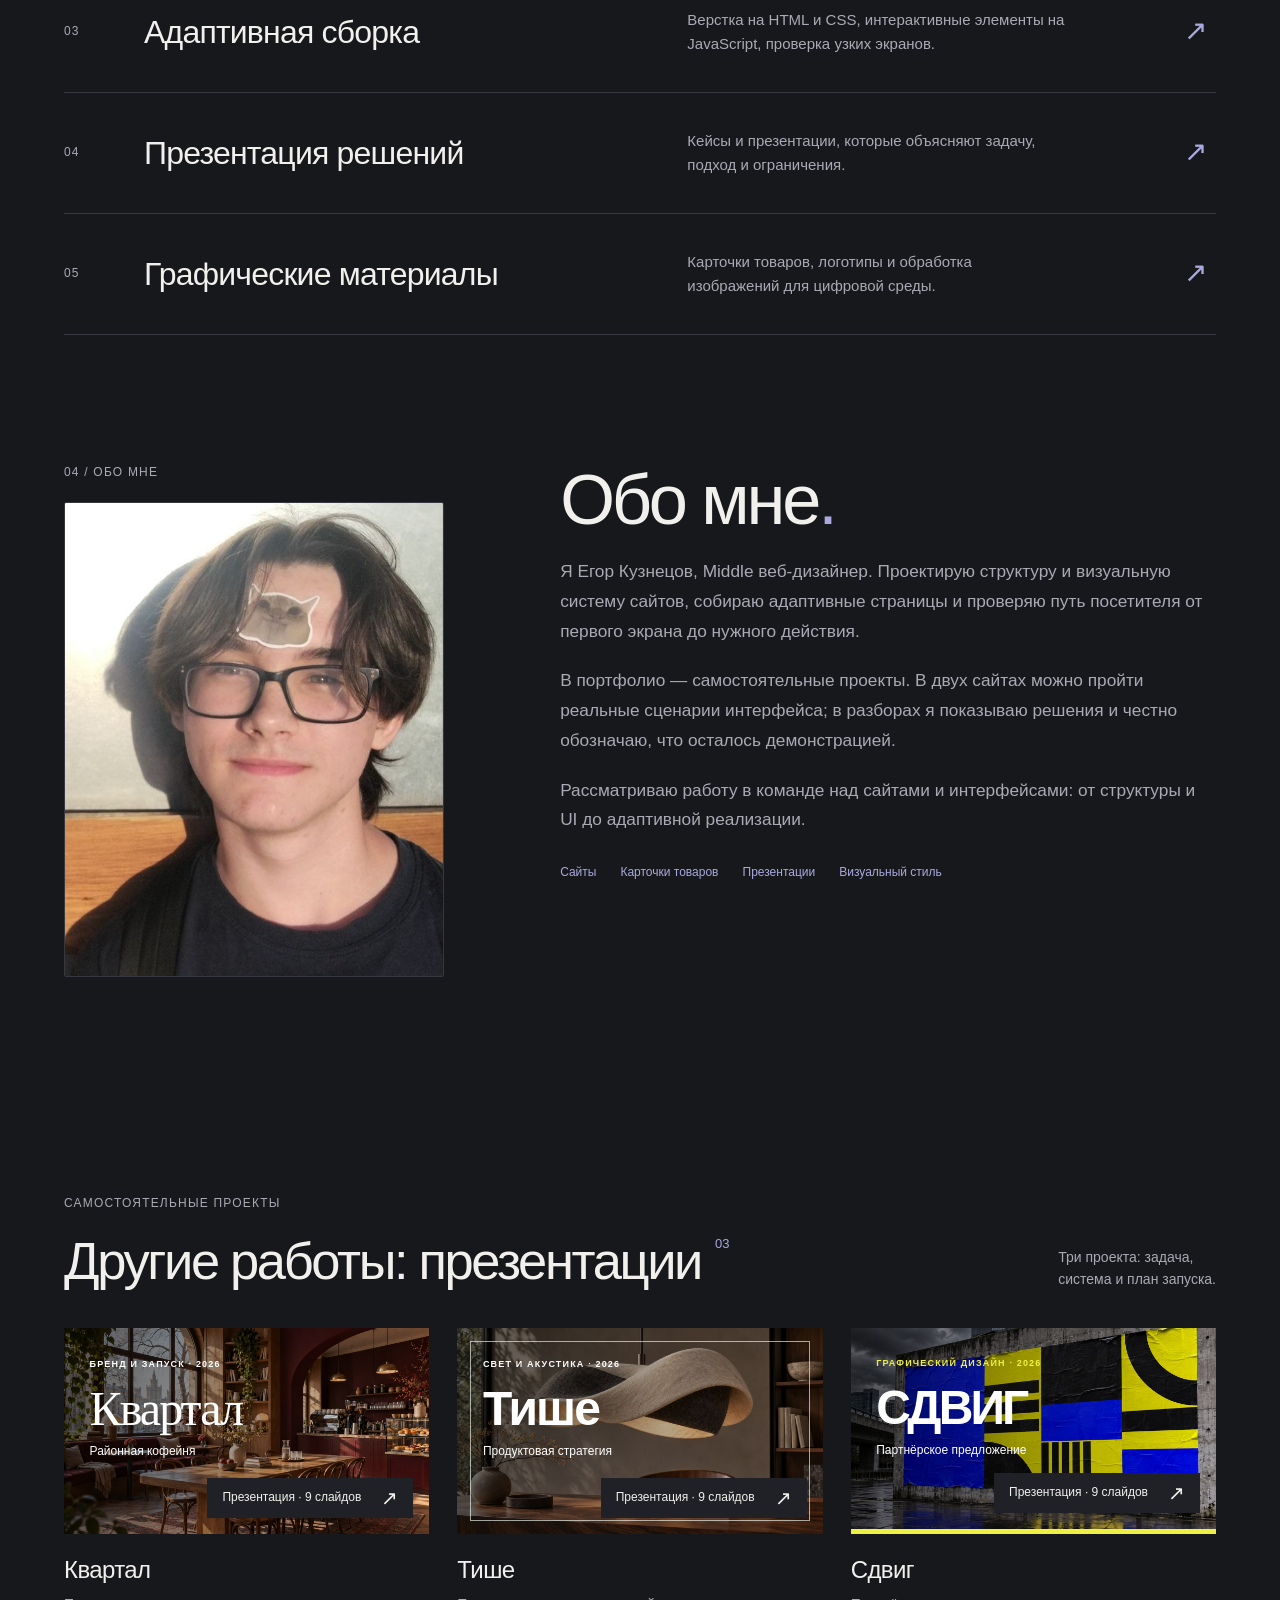
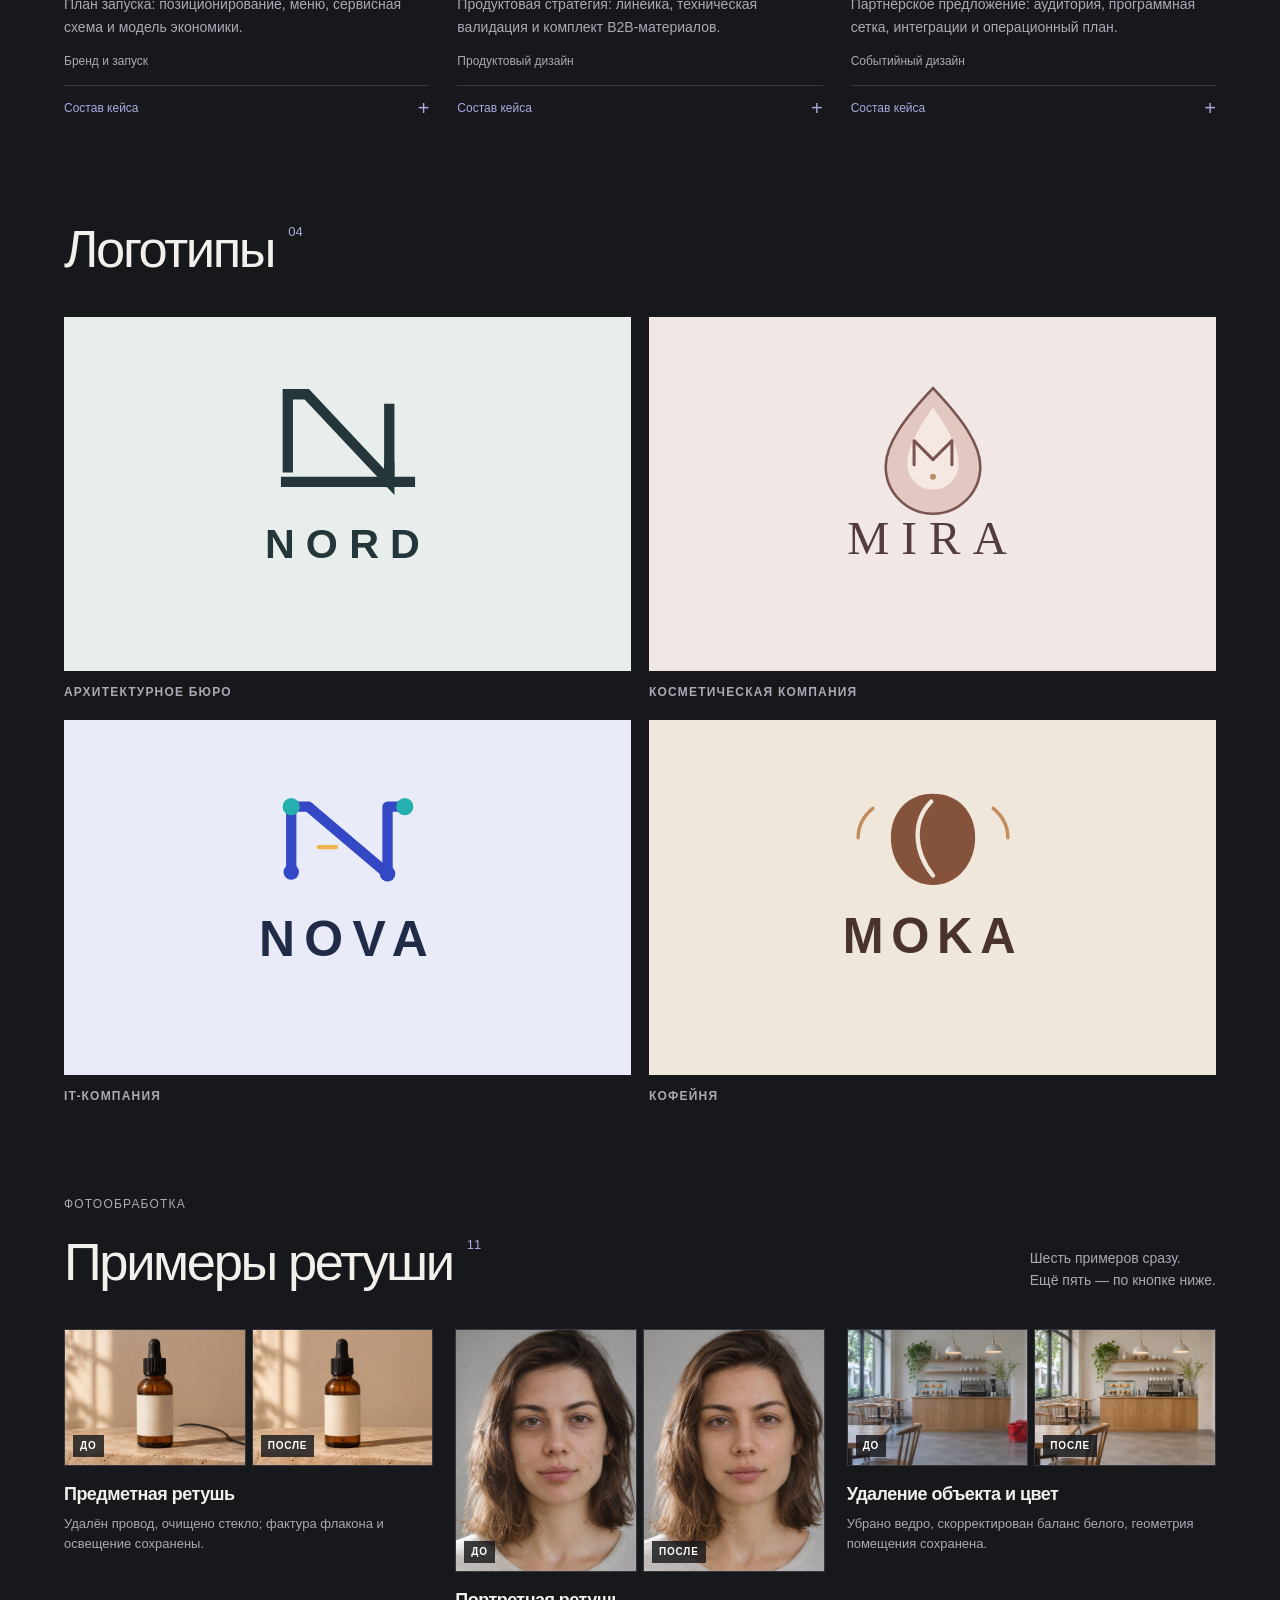
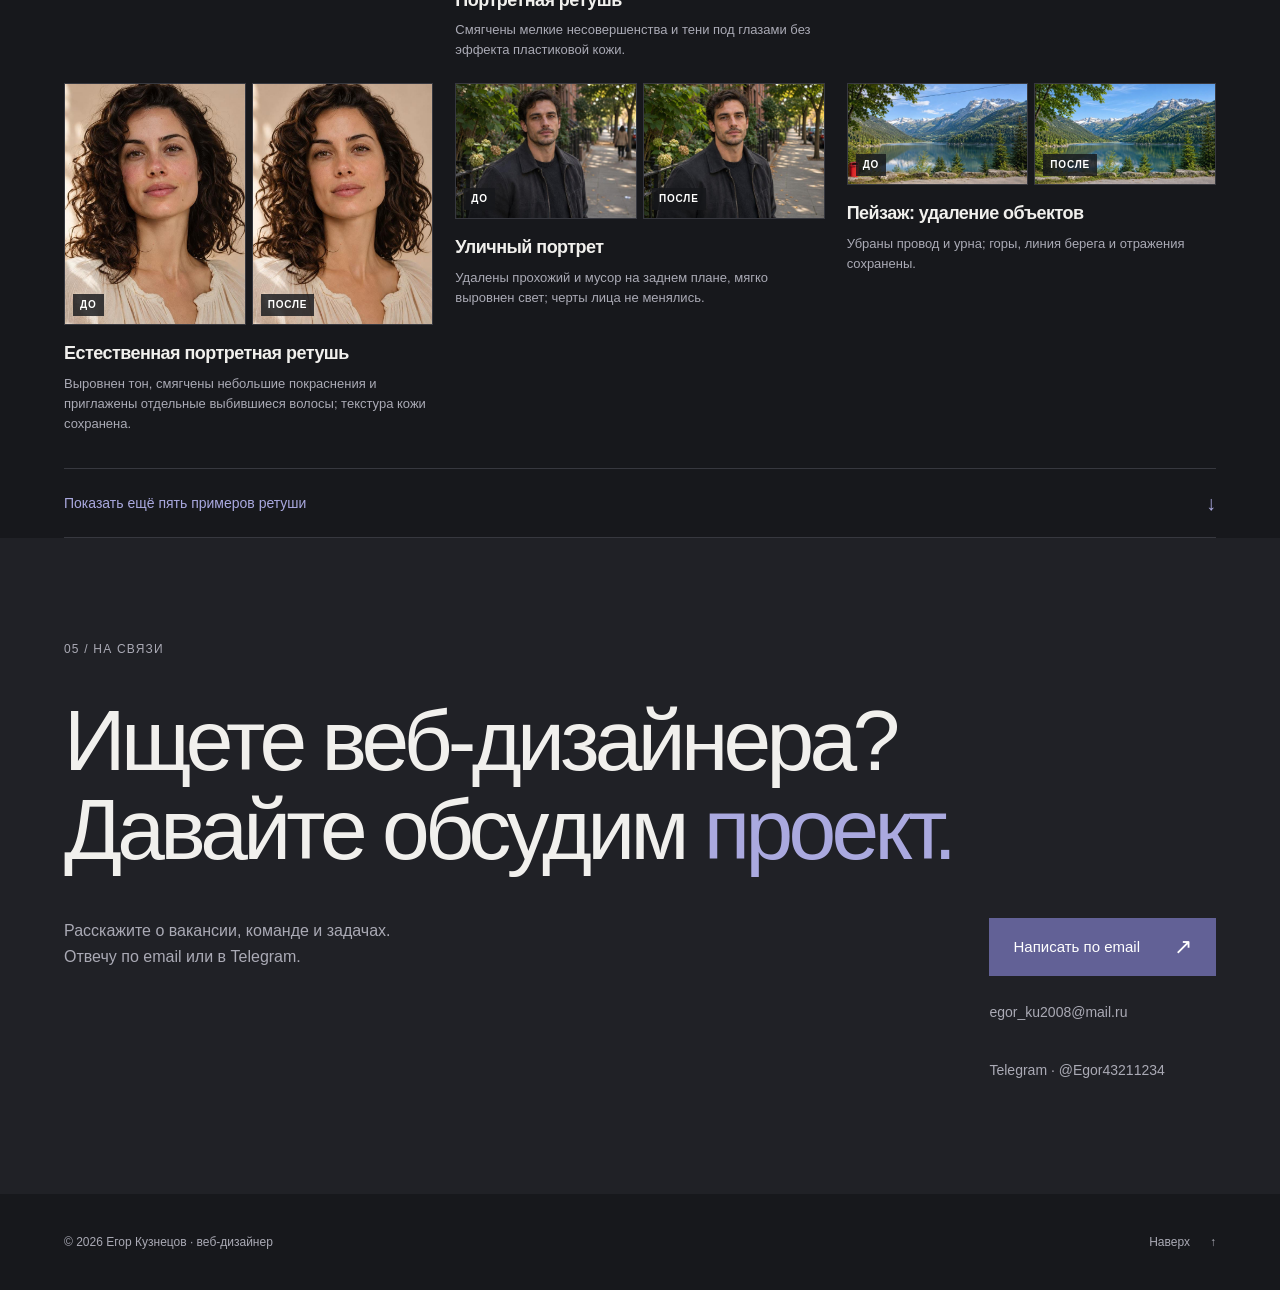
==== commit a60e941a: "Link detailed MORNING RITUAL case from portfolio" ====
--- a/index.html
+++ b/index.html
@@ -6,7 +6,7 @@
   <meta name="theme-color" content="#17181c">
   <meta name="description" content="Егор Кузнецов — Middle веб-дизайнер. Портфолио: интерактивные проекты сайтов, адаптивные интерфейсы, разборы решений и контакты для предложений о работе.">
   <title>Егор Кузнецов — Middle веб-дизайнер · Портфолио</title>
-  <link rel="stylesheet" href="css/styles.css?v=20261107c">
+  <link rel="stylesheet" href="css/styles.css?v=20261107d">
   <script src="js/main.js?v=20261106g" defer></script>
 </head>
 <body>
@@ -50,7 +50,7 @@
             <img src="assets/images/morning-site.png" width="1200" height="750" loading="lazy" decoding="async" alt="Первый экран сайта MORNING RITUAL: навигация, предложение и кнопка выбора меню">
             <span class="view-label">Открыть демо-сайт <span aria-hidden="true">↗</span></span>
           </a>
-          <div class="project-caption"><div><h3>MORNING RITUAL — кофейня</h3><p>Проект от структуры до адаптивной сборки: меню с фильтрами, корзина и интерактивный путь заказа. Демо работает без отправки заявки.</p></div><span class="category">Самостоятельный проект · сайт</span></div>
+          <div class="project-caption"><div><h3>MORNING RITUAL — кофейня</h3><p>Проект от структуры до адаптивной сборки: меню с фильтрами, корзина и интерактивный путь заказа. Демо работает без отправки заявки.</p><a class="case-page-link" href="case-morning-ritual.html">Смотреть подробный кейс <span aria-hidden="true">↗</span></a></div><span class="category">Самостоятельный проект · сайт</span></div>
           <details class="case-details">
             <summary>Разбор проекта <span aria-hidden="true">+</span></summary>
             <div class="case-details-grid">
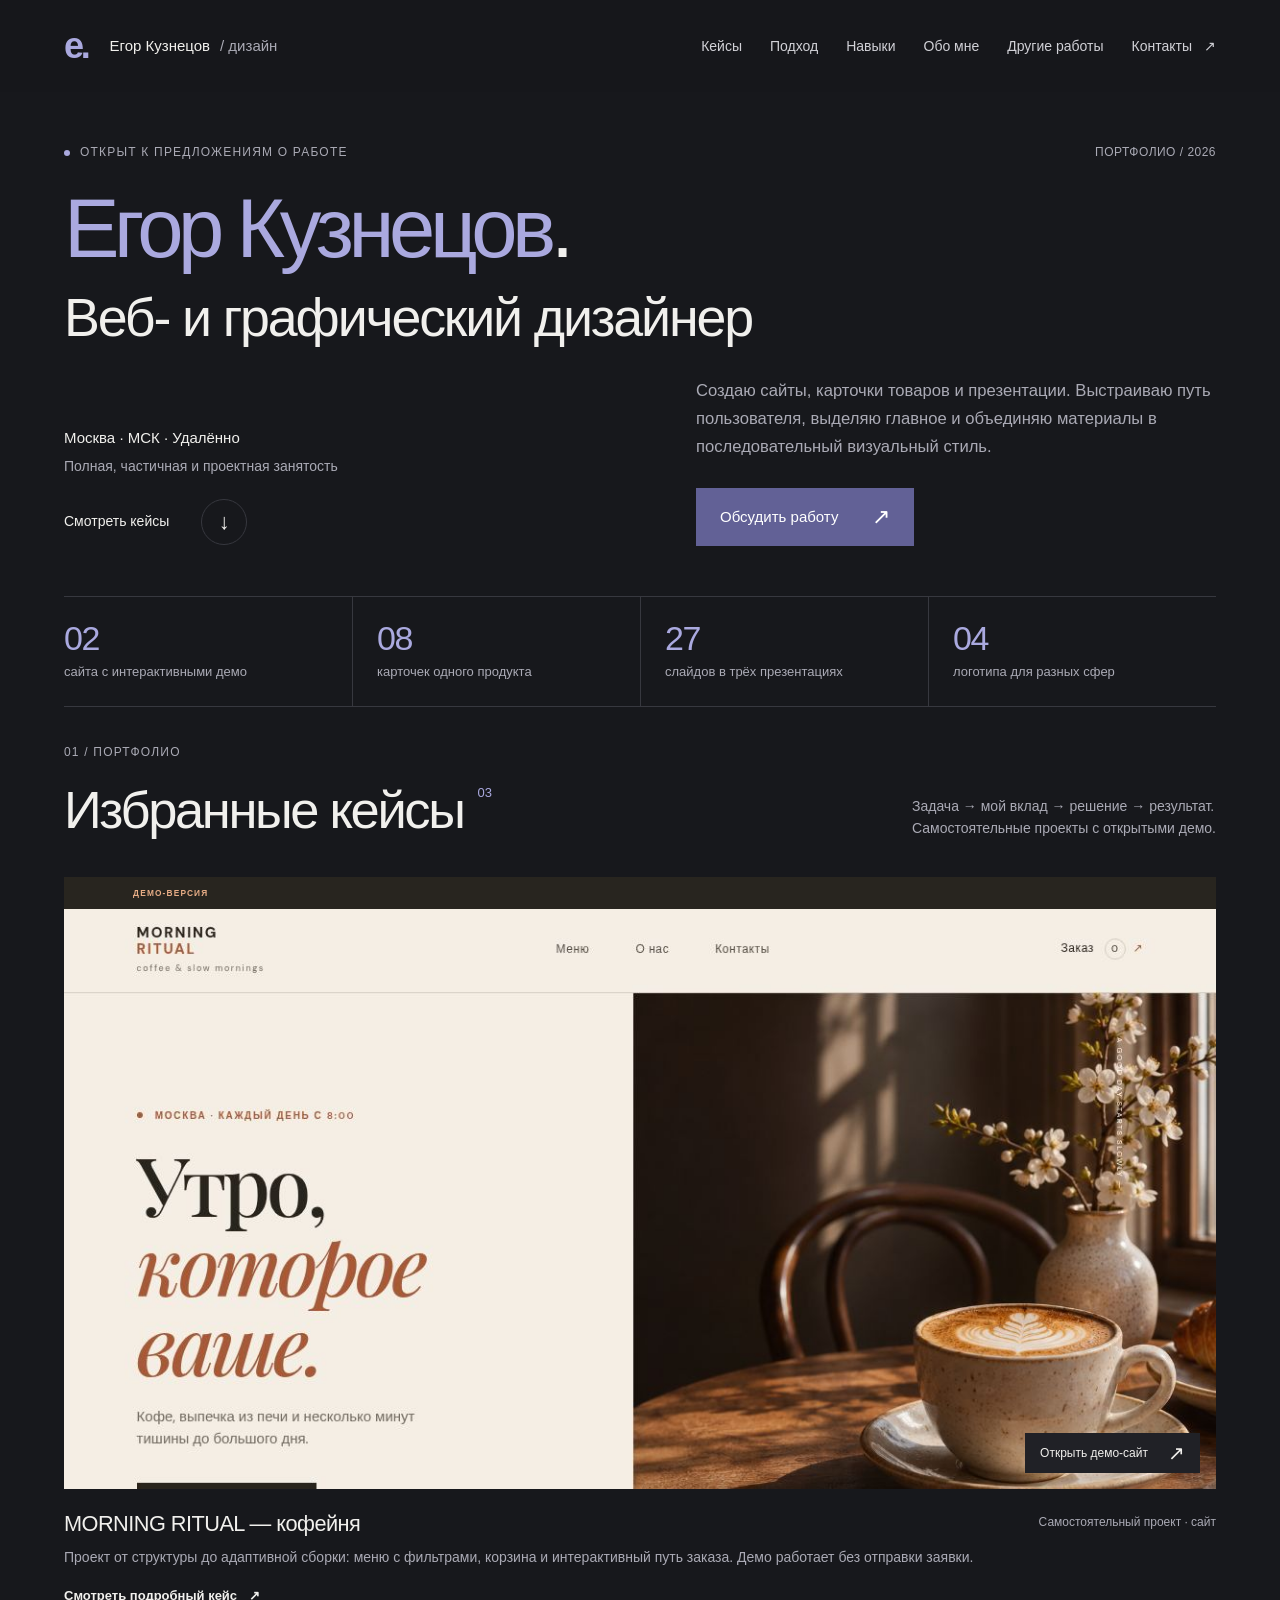
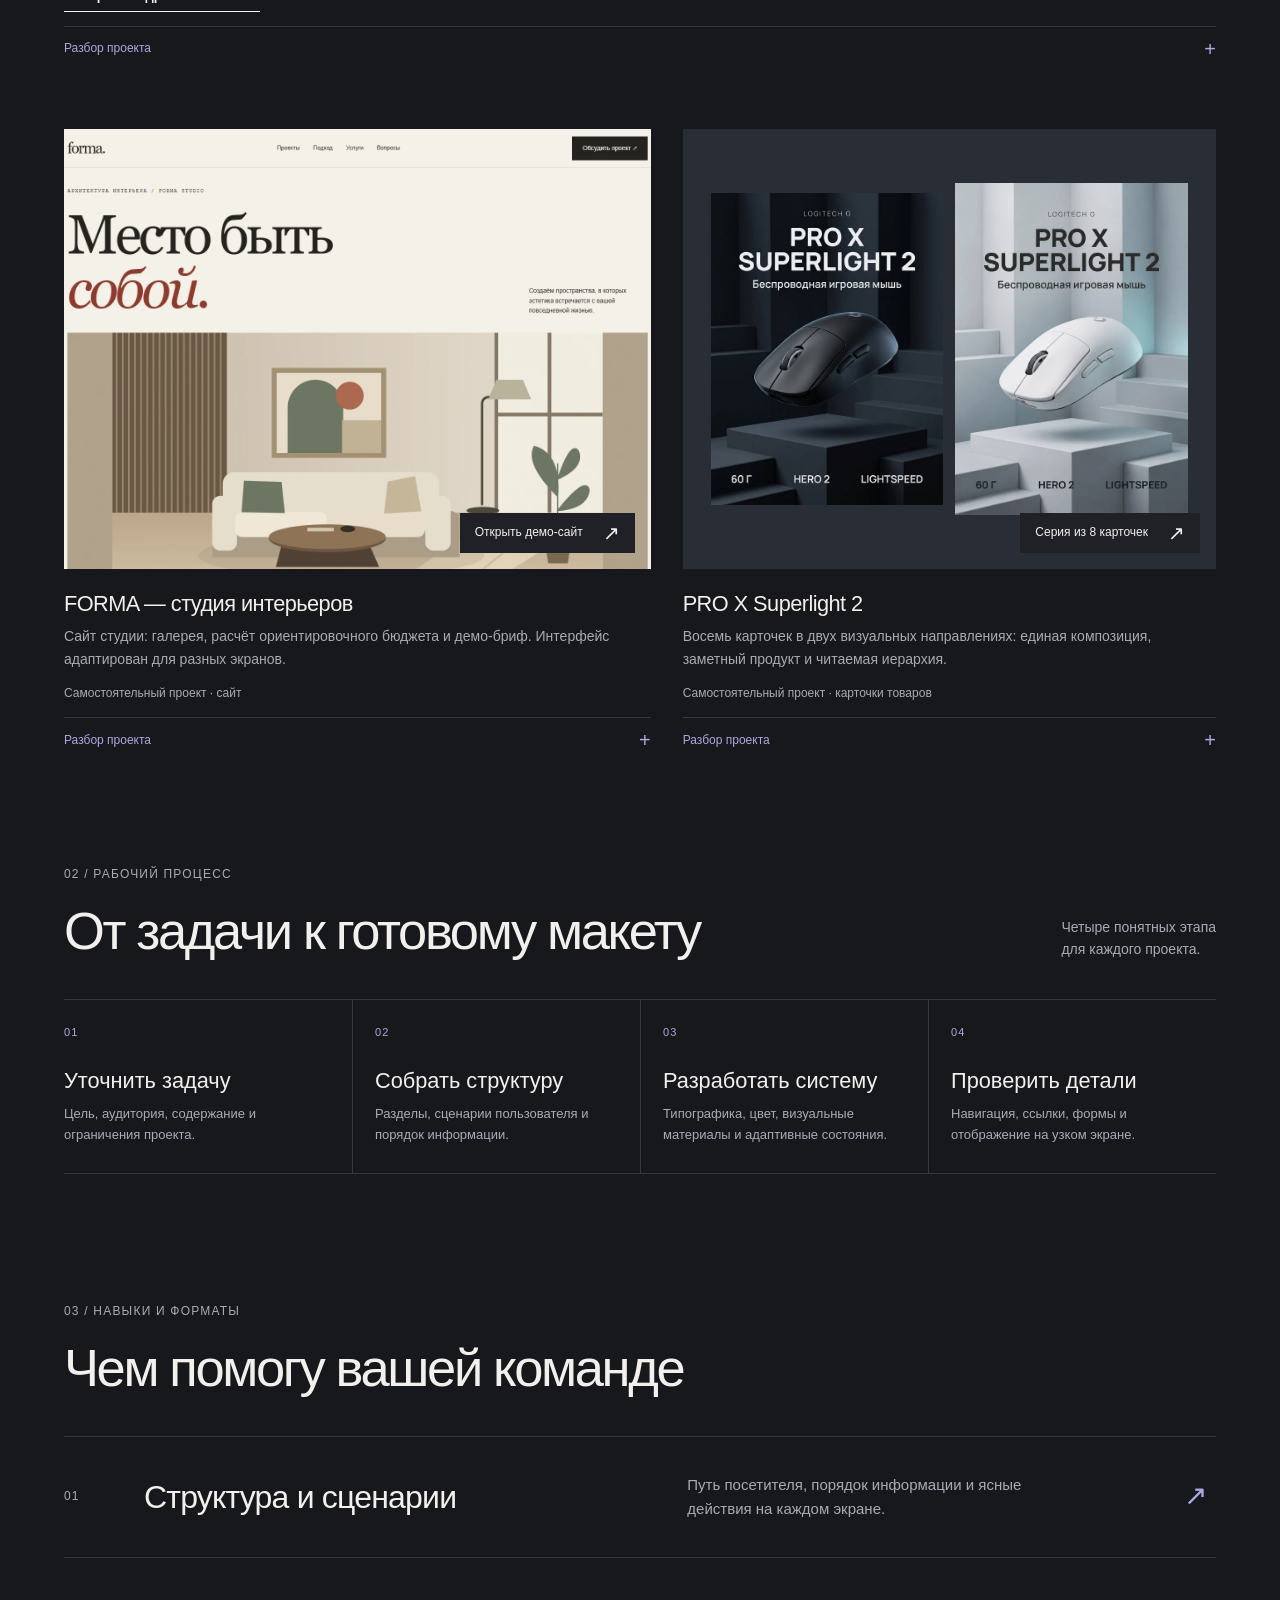
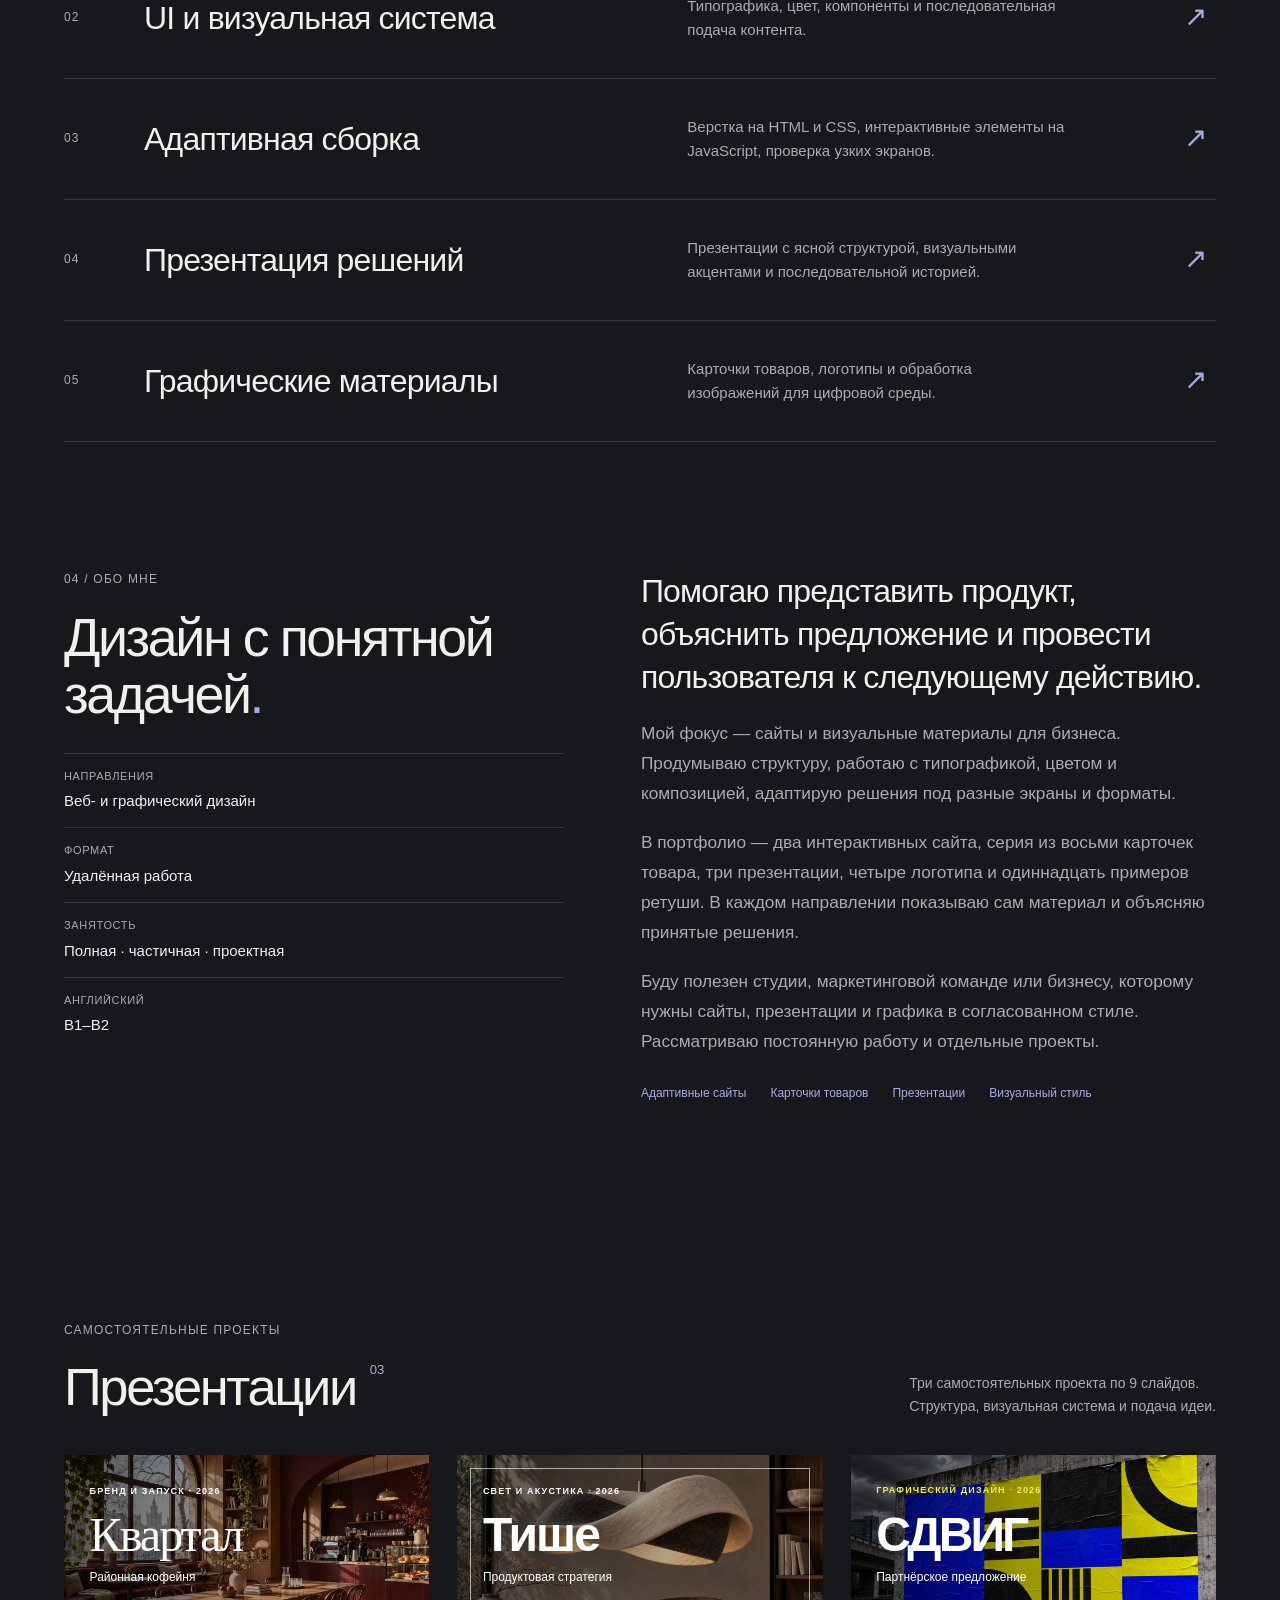
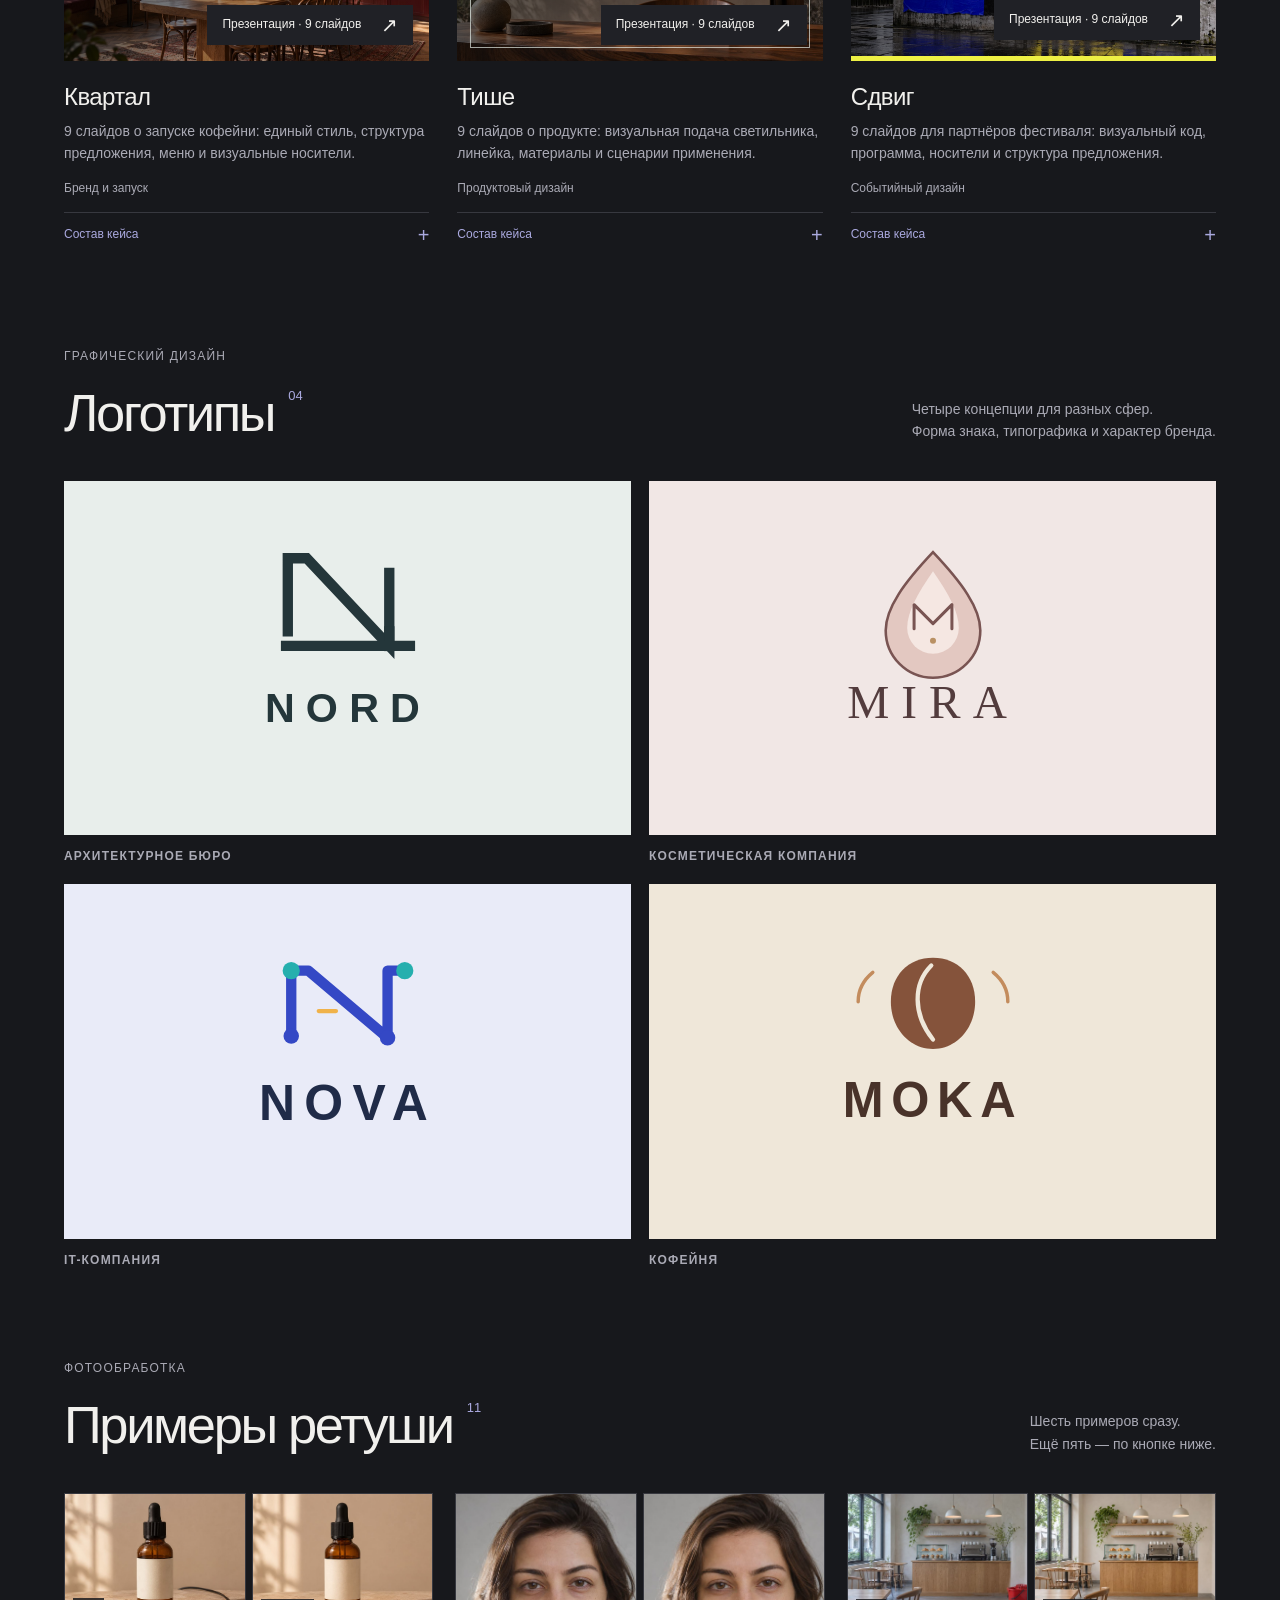
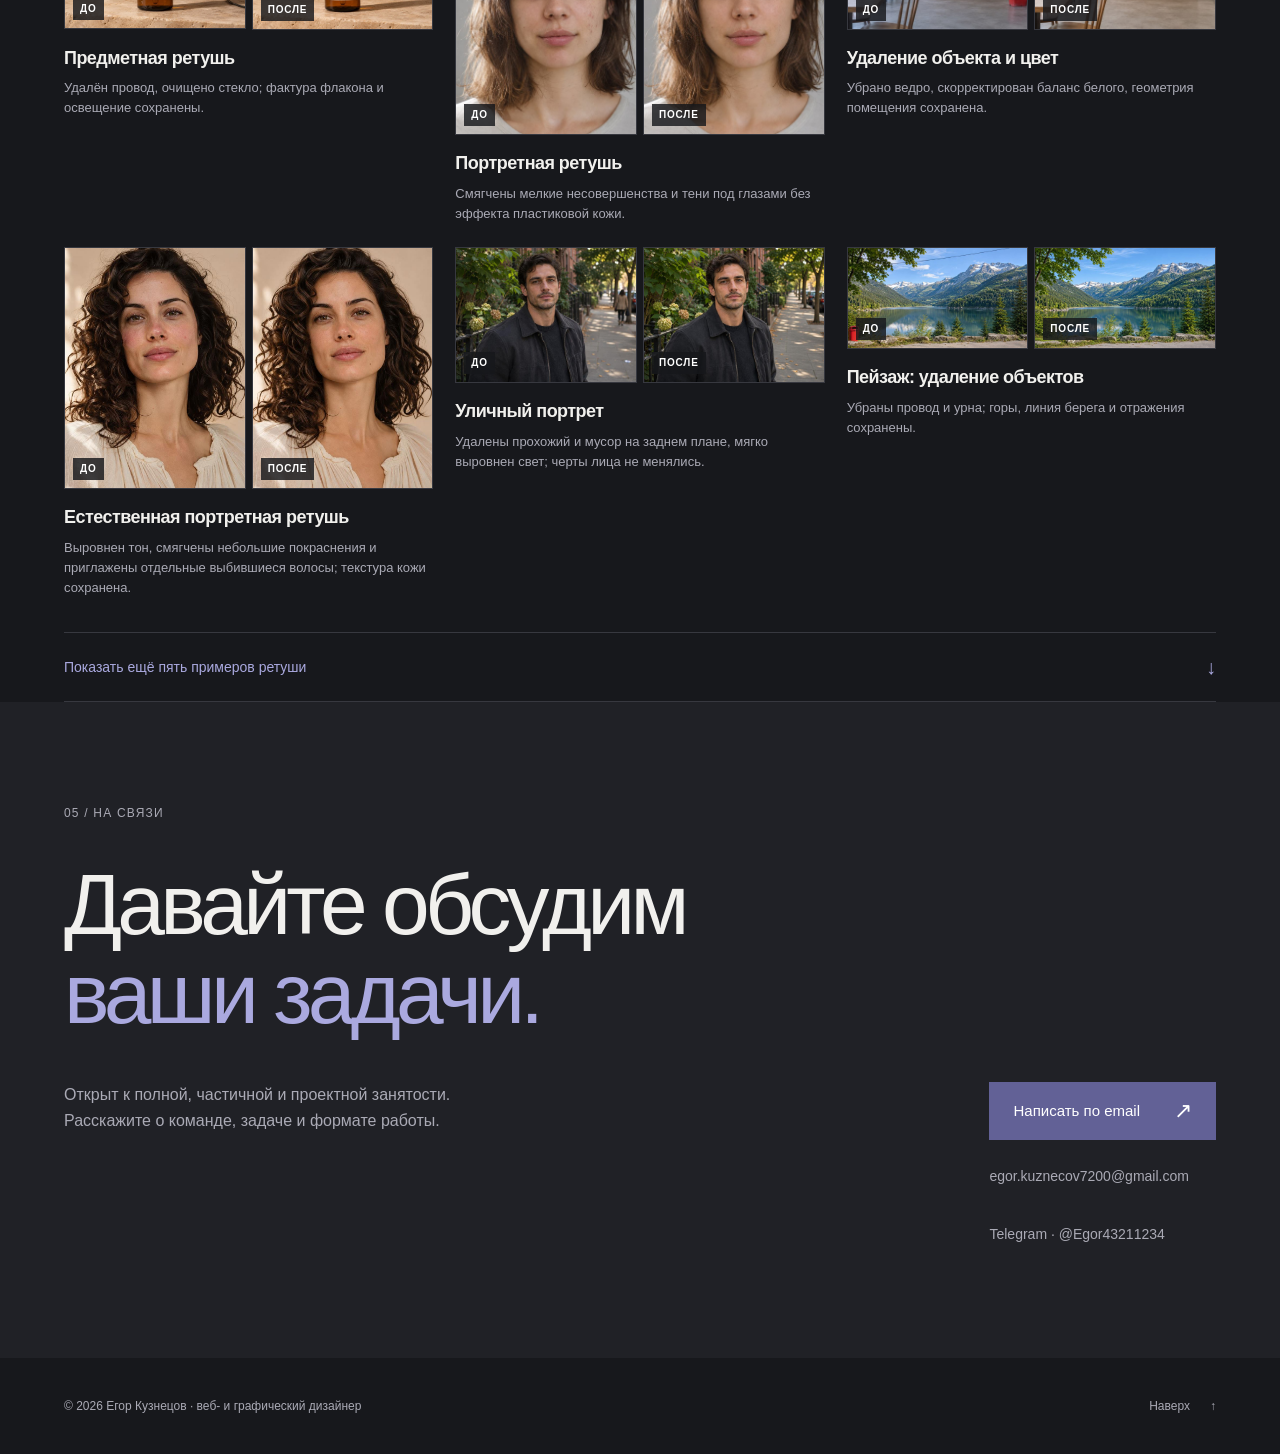
==== commit 8a6f62ee: "Refresh designer portfolio, update contacts and remove personal portrait" ====
--- a/index.html
+++ b/index.html
@@ -1,305 +1,319 @@
-<!doctype html>
-<html lang="ru">
-<head>
-  <meta charset="utf-8">
-  <meta name="viewport" content="width=device-width, initial-scale=1">
-  <meta name="theme-color" content="#17181c">
-  <meta name="description" content="Егор Кузнецов — Middle веб-дизайнер. Портфолио: интерактивные проекты сайтов, адаптивные интерфейсы, разборы решений и контакты для предложений о работе.">
-  <title>Егор Кузнецов — Middle веб-дизайнер · Портфолио</title>
-  <link rel="stylesheet" href="css/styles.css?v=20261107d">
-  <script src="js/main.js?v=20261106g" defer></script>
-</head>
-<body>
-  <a class="skip-link" href="#main">Перейти к содержимому</a>
-  <header class="header">
-    <div class="container header-inner">
-      <a class="brand" href="#top" aria-label="Егор Кузнецов — на первый экран"><span class="brand-mark" aria-hidden="true">е.</span> Егор Кузнецов <span class="brand-role">/ веб-дизайнер</span></a>
-      <button class="menu-toggle" type="button" aria-expanded="false" aria-controls="navigation">Меню <span aria-hidden="true">+</span></button>
-      <nav class="navigation" id="navigation" aria-label="Главная навигация">
-        <a href="#work">Кейсы</a>
-        <a href="#process">Подход</a>
-        <a href="#services">Навыки</a>
-        <a href="#about">Обо мне</a>
-        <a href="#presentations">Другие работы</a>
-        <a href="#contact">Контакты <span aria-hidden="true">↗</span></a>
-      </nav>
-    </div>
-  </header>
+<!doctype html>
+<html lang="ru">
+<head>
+  <meta charset="utf-8">
+  <meta name="viewport" content="width=device-width, initial-scale=1">
+  <meta name="theme-color" content="#17181c">
+  <meta name="description" content="Егор Кузнецов — Веб- и графический дизайнер. Портфолио: интерактивные проекты сайтов, адаптивные интерфейсы, разборы решений и контакты для предложений о работе.">
+  <title>Егор Кузнецов — Веб- и графический дизайнер · Портфолио</title>
+  <link rel="stylesheet" href="css/styles.css?v=20261108">
+  <script src="js/main.js?v=20261106g" defer></script>
+</head>
+<body>
+  <a class="skip-link" href="#main">Перейти к содержимому</a>
+  <header class="header">
+    <div class="container header-inner">
+      <a class="brand" href="#top" aria-label="Егор Кузнецов — на первый экран"><span class="brand-mark" aria-hidden="true">е.</span> Егор Кузнецов <span class="brand-role">/ дизайн</span></a>
+      <button class="menu-toggle" type="button" aria-expanded="false" aria-controls="navigation">Меню <span aria-hidden="true">+</span></button>
+      <nav class="navigation" id="navigation" aria-label="Главная навигация">
+        <a href="#work">Кейсы</a>
+        <a href="#process">Подход</a>
+        <a href="#services">Навыки</a>
+        <a href="#about">Обо мне</a>
+        <a href="#presentations">Другие работы</a>
+        <a href="#contact">Контакты <span aria-hidden="true">↗</span></a>
+      </nav>
+    </div>
+  </header>
+
+  <main id="main">
+    <section class="hero container" id="top" aria-labelledby="hero-title">
+      <div class="hero-kicker"><p class="eyebrow"><span class="dot" aria-hidden="true"></span> Открыт к предложениям о работе</p><span class="small-label">Портфолио / <span data-year>2026</span></span></div>
+      <h1 id="hero-title"><span class="accent">Егор Кузнецов<span class="hero-period">.</span></span><span class="hero-role">Веб- и графический дизайнер</span></h1>
+      <div class="hero-bottom">
+        <div class="hero-summary"><p class="hero-location">Москва · МСК · Удалённо</p><p class="hero-employment">Полная, частичная и проектная занятость</p><a class="work-link" href="#work">Смотреть кейсы <span aria-hidden="true">↓</span></a></div>
+        <div class="hero-intro">
+          <p>Создаю сайты, карточки товаров и презентации. Выстраиваю путь пользователя, выделяю главное и объединяю материалы в последовательный визуальный стиль.</p>
+          <a class="button" href="mailto:egor.kuznecov7200@gmail.com">Обсудить работу <span aria-hidden="true">↗</span></a>
+        </div>
+      </div>
+    </section>
+
+    <nav class="portfolio-index container" aria-label="Работы по направлениям">
+      <a href="#work"><strong>02</strong><span>сайта с интерактивными демо</span></a>
+      <a href="#product-cards"><strong>08</strong><span>карточек одного продукта</span></a>
+      <a href="#presentations"><strong>27</strong><span>слайдов в трёх презентациях</span></a>
+      <a href="#identity"><strong>04</strong><span>логотипа для разных сфер</span></a>
+    </nav>
 
-  <main id="main">
-    <section class="hero container" id="top" aria-labelledby="hero-title">
-      <div class="hero-kicker"><p class="eyebrow"><span class="dot" aria-hidden="true"></span> Открыт к предложениям о работе</p><span class="small-label">Портфолио / <span data-year>2026</span></span></div>
-      <h1 id="hero-title"><span>Middle веб-дизайнер</span> <span class="accent">Егор Кузнецов<span class="hero-period">.</span></span></h1>
-      <div class="hero-bottom">
-        <a class="work-link" href="#work">Смотреть кейсы <span aria-hidden="true">↓</span></a>
-        <div class="hero-intro">
-          <p>Проектирую структуру, визуальную систему и адаптивные состояния сайтов. В портфолио — самостоятельные проекты с работающими демо и разбором решений.</p>
-          <a class="button" href="mailto:egor_ku2008@mail.ru">Написать о вакансии <span aria-hidden="true">↗</span></a>
-        </div>
+    <section class="section container" id="work" aria-labelledby="work-title">
+      <div class="section-heading" data-reveal>
+        <div><p class="eyebrow">01 / Портфолио</p><h2 id="work-title">Избранные кейсы<span class="count">03</span></h2></div>
+        <p class="section-note">Задача → мой вклад → решение → результат.<br>Самостоятельные проекты с открытыми демо.</p>
+      </div>
+      <div class="projects">
+        <article class="project project-featured" data-reveal>
+          <a class="project-art site-preview-art morning-art" href="https://morning-ritual-coffee.halebook130.chatgpt.site" target="_blank" rel="noopener noreferrer" aria-label="Открыть демо-сайт MORNING RITUAL — кофейня, в новой вкладке">
+            <img src="assets/images/morning-site.png" width="1200" height="750" loading="lazy" decoding="async" alt="Первый экран сайта MORNING RITUAL: навигация, предложение и кнопка выбора меню">
+            <span class="view-label">Открыть демо-сайт <span aria-hidden="true">↗</span></span>
+          </a>
+          <div class="project-caption"><div><h3>MORNING RITUAL — кофейня</h3><p>Проект от структуры до адаптивной сборки: меню с фильтрами, корзина и интерактивный путь заказа. Демо работает без отправки заявки.</p><a class="case-page-link" href="case-morning-ritual.html">Смотреть подробный кейс <span aria-hidden="true">↗</span></a></div><span class="category">Самостоятельный проект · сайт</span></div>
+          <details class="case-details">
+            <summary>Разбор проекта <span aria-hidden="true">+</span></summary>
+            <div class="case-details-grid">
+              <div><span>Задача</span><p>Провести посетителя от первого экрана к выбору позиции и показать путь заказа в учебном проекте.</p></div>
+              <div><span>Решение</span><p>С первого экрана есть прямой переход к меню. Фильтры сокращают выбор, корзина показывает позиции и сумму.</p></div>
+              <div><span>Результат</span><p>Интерактивное демо с меню, фильтрами и корзиной: посетитель может собрать заказ и проверить его состав.</p></div>
+              <div><span>Моя работа</span><p>Структура страниц, визуальная система, адаптивная сетка и реализация интерфейса на HTML, CSS и JavaScript.</p></div>
+            </div>
+            <p class="case-status">Самостоятельный проект · заявка не отправляется в кафе или CRM.</p>
+          </details>
+        </article>
+
+        <article class="project project-forma" data-reveal>
+          <a class="project-art site-preview-art forma-preview-art" href="https://forma-interiors-studio.halebook130.chatgpt.site" target="_blank" rel="noopener noreferrer" aria-label="Открыть демо-сайт FORMA — студия интерьеров, в новой вкладке">
+            <img src="assets/images/forma-preview.webp" width="1440" height="1000" loading="lazy" decoding="async" alt="Первый экран сайта FORMA: навигация, крупный заголовок и иллюстрация интерьера">
+            <span class="view-label">Открыть демо-сайт <span aria-hidden="true">↗</span></span>
+          </a>
+          <div class="project-caption"><div><h3>FORMA — студия интерьеров</h3><p>Сайт студии: галерея, расчёт ориентировочного бюджета и демо-бриф. Интерфейс адаптирован для разных экранов.</p></div><span class="category">Самостоятельный проект · сайт</span></div>
+          <details class="case-details">
+            <summary>Разбор проекта <span aria-hidden="true">+</span></summary>
+            <div class="case-details-grid">
+              <div><span>Задача</span><p>Показать подход студии и помочь посетителю оценить масштаб проекта до обращения.</p></div>
+              <div><span>Решение</span><p>За вводным экраном идут подход и галерея; калькулятор даёт ориентир по бюджету, затем посетитель переходит к брифу.</p></div>
+              <div><span>Результат</span><p>Адаптивное демо с галереей, расчётом бюджета и брифом: посетитель может оценить проект и пройти сценарий обращения.</p></div>
+              <div><span>Моя работа</span><p>Структура, визуальная система, адаптивные состояния и реализация интерфейса на HTML, CSS и JavaScript.</p></div>
+            </div>
+            <p class="case-status">Самостоятельный проект · расчёт ориентировочный, контакты не сохраняются.</p>
+          </details>
+        </article>
+        <article class="project project-mouse" id="product-cards" data-reveal>
+          <a class="project-art mouse-art" href="assets/images/mouse-1.jpg" data-gallery="mouse" data-title="PRO X Superlight 2" aria-label="Открыть серию PRO X Superlight 2 — 8 карточек" aria-haspopup="dialog">
+            <img src="assets/images/mouse-1-preview.webp" width="560" height="750" loading="lazy" decoding="async" alt="Карточка чёрной игровой мыши PRO X Superlight 2 на тёмном геометрическом фоне">
+            <img src="assets/images/mouse-3-preview.webp" width="560" height="800" loading="lazy" decoding="async" alt="Светлый вариант карточки той же мыши с белыми подиумами">
+            <span class="view-label">Серия из 8 карточек <span aria-hidden="true">↗</span></span>
+          </a>
+          <div class="project-caption"><div><h3>PRO X Superlight 2</h3><p>Восемь карточек в двух визуальных направлениях: единая композиция, заметный продукт и читаемая иерархия.</p></div><span class="category">Самостоятельный проект · карточки товаров</span></div>
+          <details class="case-details">
+            <summary>Разбор проекта <span aria-hidden="true">+</span></summary>
+            <div class="case-details-grid">
+              <div><span>Задача</span><p>Собрать серию карточек для одного продукта в двух визуальных направлениях.</p></div>
+              <div><span>Решение</span><p>Восемь макетов с общей композицией и разными цветовыми сценариями.</p></div>
+              <div><span>Мой вклад</span><p>Композиция, визуальная иерархия, подбор фонов и оформление серии в едином стиле.</p></div>
+              <div><span>Результат</span><p>8 карточек в двух направлениях — тёмном и светлом. Крупное изображение товара и единая система акцентов.</p></div>
+            </div>
+          </details>
+        </article>
+
+      </div>
+    </section>
+
+    <section class="section container process" id="process" aria-labelledby="process-title">
+      <div class="section-heading" data-reveal><div><p class="eyebrow">02 / Рабочий процесс</p><h2 id="process-title">От задачи к готовому макету</h2></div><p class="section-note">Четыре понятных этапа<br>для каждого проекта.</p></div>
+      <div class="process-grid">
+        <article class="process-step" data-reveal><span>01</span><h3>Уточнить задачу</h3><p>Цель, аудитория, содержание и ограничения проекта.</p></article>
+        <article class="process-step" data-reveal><span>02</span><h3>Собрать структуру</h3><p>Разделы, сценарии пользователя и порядок информации.</p></article>
+        <article class="process-step" data-reveal><span>03</span><h3>Разработать систему</h3><p>Типографика, цвет, визуальные материалы и адаптивные состояния.</p></article>
+        <article class="process-step" data-reveal><span>04</span><h3>Проверить детали</h3><p>Навигация, ссылки, формы и отображение на узком экране.</p></article>
+      </div>
+    </section>
+
+    <section class="section container" id="services" aria-labelledby="services-title">
+      <div class="section-heading" data-reveal><div><p class="eyebrow">03 / Навыки и форматы</p><h2 id="services-title">Чем помогу вашей команде</h2></div></div>
+      <div class="services-list">
+        <article class="service" data-reveal><span class="service-number" aria-hidden="true">01</span><h3>Структура и сценарии</h3><p>Путь посетителя, порядок информации и ясные действия на каждом экране.</p><span class="service-arrow" aria-hidden="true">↗</span></article>
+        <article class="service" data-reveal><span class="service-number" aria-hidden="true">02</span><h3>UI и визуальная система</h3><p>Типографика, цвет, компоненты и последовательная подача контента.</p><span class="service-arrow" aria-hidden="true">↗</span></article>
+        <article class="service" data-reveal><span class="service-number" aria-hidden="true">03</span><h3>Адаптивная сборка</h3><p>Верстка на HTML и CSS, интерактивные элементы на JavaScript, проверка узких экранов.</p><span class="service-arrow" aria-hidden="true">↗</span></article>
+        <article class="service" data-reveal><span class="service-number" aria-hidden="true">04</span><h3>Презентация решений</h3><p>Презентации с ясной структурой, визуальными акцентами и последовательной историей.</p><span class="service-arrow" aria-hidden="true">↗</span></article>
+        <article class="service" data-reveal><span class="service-number" aria-hidden="true">05</span><h3>Графические материалы</h3><p>Карточки товаров, логотипы и обработка изображений для цифровой среды.</p><span class="service-arrow" aria-hidden="true">↗</span></article>
+      </div>
+    </section>
+
+    <section class="section container about" id="about" aria-labelledby="about-title" data-reveal>
+      <div class="about-profile">
+        <p class="eyebrow">04 / Обо мне</p>
+        <h2 id="about-title">Дизайн с понятной задачей<span class="accent">.</span></h2>
+        <dl class="profile-facts">
+          <div><dt>Направления</dt><dd>Веб- и графический дизайн</dd></div>
+          <div><dt>Формат</dt><dd>Удалённая работа</dd></div>
+          <div><dt>Занятость</dt><dd>Полная · частичная · проектная</dd></div>
+          <div><dt>Английский</dt><dd>B1–B2</dd></div>
+        </dl>
+      </div>
+      <div class="about-content">
+        <p class="about-lead">Помогаю представить продукт, объяснить предложение и провести пользователя к следующему действию.</p>
+        <p>Мой фокус — сайты и визуальные материалы для бизнеса. Продумываю структуру, работаю с типографикой, цветом и композицией, адаптирую решения под разные экраны и форматы.</p>
+        <p>В портфолио — два интерактивных сайта, серия из восьми карточек товара, три презентации, четыре логотипа и одиннадцать примеров ретуши. В каждом направлении показываю сам материал и объясняю принятые решения.</p>
+        <p>Буду полезен студии, маркетинговой команде или бизнесу, которому нужны сайты, презентации и графика в согласованном стиле. Рассматриваю постоянную работу и отдельные проекты.</p>
+        <div class="principles" aria-label="Направления работы"><span>Адаптивные сайты</span><span>Карточки товаров</span><span>Презентации</span><span>Визуальный стиль</span></div>
       </div>
     </section>
 
-    <section class="section container" id="work" aria-labelledby="work-title">
-      <div class="section-heading" data-reveal>
-        <div><p class="eyebrow">01 / Портфолио</p><h2 id="work-title">Избранные кейсы<span class="count">03</span></h2></div>
-        <p class="section-note">Два интерактивных сайта и серия карточек.<br>Демо, решения и ограничения каждого кейса.</p>
-      </div>
-      <div class="projects">
-        <article class="project project-featured" data-reveal>
-          <a class="project-art site-preview-art morning-art" href="https://morning-ritual-coffee.halebook130.chatgpt.site" target="_blank" rel="noopener noreferrer" aria-label="Открыть демо-сайт MORNING RITUAL — кофейня, в новой вкладке">
-            <img src="assets/images/morning-site.png" width="1200" height="750" loading="lazy" decoding="async" alt="Первый экран сайта MORNING RITUAL: навигация, предложение и кнопка выбора меню">
-            <span class="view-label">Открыть демо-сайт <span aria-hidden="true">↗</span></span>
-          </a>
-          <div class="project-caption"><div><h3>MORNING RITUAL — кофейня</h3><p>Проект от структуры до адаптивной сборки: меню с фильтрами, корзина и интерактивный путь заказа. Демо работает без отправки заявки.</p><a class="case-page-link" href="case-morning-ritual.html">Смотреть подробный кейс <span aria-hidden="true">↗</span></a></div><span class="category">Самостоятельный проект · сайт</span></div>
-          <details class="case-details">
-            <summary>Разбор проекта <span aria-hidden="true">+</span></summary>
-            <div class="case-details-grid">
-              <div><span>Задача</span><p>Провести посетителя от первого экрана к выбору позиции и показать путь заказа в учебном проекте.</p></div>
-              <div><span>Решение</span><p>С первого экрана есть прямой переход к меню. Фильтры сокращают выбор, корзина показывает позиции и сумму.</p></div>
-              <div><span>Что можно проверить</span><p>В демо работают фильтры, добавление товаров в корзину и последовательность оформления.</p></div>
-              <div><span>Моя работа</span><p>Структура страниц, визуальная система, адаптивная сетка и реализация интерфейса на HTML, CSS и JavaScript.</p></div>
-            </div>
-            <p class="case-status">Самостоятельный проект · заявка не отправляется в кафе или CRM.</p>
-          </details>
-        </article>
-
-        <article class="project project-forma" data-reveal>
-          <a class="project-art site-preview-art forma-preview-art" href="https://forma-interiors-studio.halebook130.chatgpt.site" target="_blank" rel="noopener noreferrer" aria-label="Открыть демо-сайт FORMA — студия интерьеров, в новой вкладке">
-            <img src="assets/images/forma-preview.webp" width="1440" height="1000" loading="lazy" decoding="async" alt="Первый экран сайта FORMA: навигация, крупный заголовок и иллюстрация интерьера">
-            <span class="view-label">Открыть демо-сайт <span aria-hidden="true">↗</span></span>
-          </a>
-          <div class="project-caption"><div><h3>FORMA — студия интерьеров</h3><p>Сайт студии: галерея, расчёт ориентировочного бюджета и демо-бриф. Интерфейс адаптирован для разных экранов.</p></div><span class="category">Самостоятельный проект · сайт</span></div>
-          <details class="case-details">
-            <summary>Разбор проекта <span aria-hidden="true">+</span></summary>
-            <div class="case-details-grid">
-              <div><span>Задача</span><p>Показать подход студии и помочь посетителю оценить масштаб проекта до обращения.</p></div>
-              <div><span>Решение</span><p>За вводным экраном идут подход и галерея; калькулятор даёт ориентир по бюджету, затем посетитель переходит к брифу.</p></div>
-              <div><span>Что можно проверить</span><p>В демо работают галерея, настройка расчёта и форма с подтверждением на экране.</p></div>
-              <div><span>Моя работа</span><p>Структура, визуальная система, адаптивные состояния и реализация интерфейса на HTML, CSS и JavaScript.</p></div>
-            </div>
-            <p class="case-status">Самостоятельный проект · расчёт ориентировочный, контакты не сохраняются.</p>
-          </details>
-        </article>
-        <article class="project project-mouse" data-reveal>
-          <a class="project-art mouse-art" href="assets/images/mouse-1.jpg" data-gallery="mouse" data-title="PRO X Superlight 2" aria-label="Открыть серию PRO X Superlight 2 — 8 карточек" aria-haspopup="dialog">
-            <img src="assets/images/mouse-1-preview.webp" width="560" height="750" loading="lazy" decoding="async" alt="Карточка чёрной игровой мыши PRO X Superlight 2 на тёмном геометрическом фоне">
-            <img src="assets/images/mouse-3-preview.webp" width="560" height="800" loading="lazy" decoding="async" alt="Светлый вариант карточки той же мыши с белыми подиумами">
-            <span class="view-label">Серия из 8 карточек <span aria-hidden="true">↗</span></span>
-          </a>
-          <div class="project-caption"><div><h3>PRO X Superlight 2</h3><p>Восемь карточек в двух визуальных направлениях: единая композиция, заметный продукт и читаемая иерархия.</p></div><span class="category">Самостоятельный проект · карточки товаров</span></div>
-          <details class="case-details">
-            <summary>Разбор проекта <span aria-hidden="true">+</span></summary>
-            <div class="case-details-grid">
-              <div><span>Задача</span><p>Собрать серию карточек для одного продукта в двух визуальных направлениях.</p></div>
-              <div><span>Решение</span><p>Восемь макетов с общей композицией и разными цветовыми сценариями.</p></div>
-              <div><span>Фокус</span><p>Читаемая иерархия, крупный продукт и единый ритм карточек.</p></div>
-              <div><span>Статус</span><p>Макет для портфолио; характеристики товара отдельно не проверялись.</p></div>
-            </div>
-          </details>
-        </article>
-
-      </div>
-    </section>
-
-    <section class="section container process" id="process" aria-labelledby="process-title">
-      <div class="section-heading" data-reveal><div><p class="eyebrow">02 / Рабочий процесс</p><h2 id="process-title">От задачи к готовому макету</h2></div><p class="section-note">Четыре понятных этапа<br>для каждого проекта.</p></div>
-      <div class="process-grid">
-        <article class="process-step" data-reveal><span>01</span><h3>Уточнить задачу</h3><p>Цель, аудитория, содержание и ограничения проекта.</p></article>
-        <article class="process-step" data-reveal><span>02</span><h3>Собрать структуру</h3><p>Разделы, сценарии пользователя и порядок информации.</p></article>
-        <article class="process-step" data-reveal><span>03</span><h3>Разработать систему</h3><p>Типографика, цвет, визуальные материалы и адаптивные состояния.</p></article>
-        <article class="process-step" data-reveal><span>04</span><h3>Проверить детали</h3><p>Навигация, ссылки, формы и отображение на узком экране.</p></article>
-      </div>
-    </section>
-
-    <section class="section container" id="services" aria-labelledby="services-title">
-      <div class="section-heading" data-reveal><div><p class="eyebrow">03 / Навыки и форматы</p><h2 id="services-title">Компетенции для веб-проектов</h2></div></div>
-      <div class="services-list">
-        <article class="service" data-reveal><span class="service-number" aria-hidden="true">01</span><h3>Структура и сценарии</h3><p>Путь посетителя, порядок информации и ясные действия на каждом экране.</p><span class="service-arrow" aria-hidden="true">↗</span></article>
-        <article class="service" data-reveal><span class="service-number" aria-hidden="true">02</span><h3>UI и визуальная система</h3><p>Типографика, цвет, компоненты и последовательная подача контента.</p><span class="service-arrow" aria-hidden="true">↗</span></article>
-        <article class="service" data-reveal><span class="service-number" aria-hidden="true">03</span><h3>Адаптивная сборка</h3><p>Верстка на HTML и CSS, интерактивные элементы на JavaScript, проверка узких экранов.</p><span class="service-arrow" aria-hidden="true">↗</span></article>
-        <article class="service" data-reveal><span class="service-number" aria-hidden="true">04</span><h3>Презентация решений</h3><p>Кейсы и презентации, которые объясняют задачу, подход и ограничения.</p><span class="service-arrow" aria-hidden="true">↗</span></article>
-        <article class="service" data-reveal><span class="service-number" aria-hidden="true">05</span><h3>Графические материалы</h3><p>Карточки товаров, логотипы и обработка изображений для цифровой среды.</p><span class="service-arrow" aria-hidden="true">↗</span></article>
-      </div>
-    </section>
-
-    <section class="section container about" id="about" aria-labelledby="about-title" data-reveal>
-      <div class="about-profile">
-        <p class="eyebrow">04 / Обо мне</p>
-        <img class="about-photo" src="assets/images/egor-portrait.png" width="616" height="1280" loading="lazy" decoding="async" alt="Портрет Егора Кузнецова">
-      </div>
-      <div class="about-content">
-        <h2 id="about-title">Обо мне<span class="accent">.</span></h2>
-        <p>Я Егор Кузнецов, Middle веб-дизайнер. Проектирую структуру и визуальную систему сайтов, собираю адаптивные страницы и проверяю путь посетителя от первого экрана до нужного действия.</p>
-        <p>В портфолио — самостоятельные проекты. В двух сайтах можно пройти реальные сценарии интерфейса; в разборах я показываю решения и честно обозначаю, что осталось демонстрацией.</p><p>Рассматриваю работу в команде над сайтами и интерфейсами: от структуры и UI до адаптивной реализации.</p>
-        <div class="principles" aria-label="Направления работы"><span>Сайты</span><span>Карточки товаров</span><span>Презентации</span><span>Визуальный стиль</span></div>
-      </div>
-    </section>
-
-    <section class="presentations container" id="presentations" aria-labelledby="presentations-title">
-      <div class="section-heading" data-reveal><div><p class="eyebrow">Самостоятельные проекты</p><h2 id="presentations-title">Другие работы: презентации<span class="count">03</span></h2></div><p class="section-note">Три проекта: задача,<br>система и план запуска.</p></div>
-      <div class="presentation-grid">
-        <article class="project project-presentation" data-reveal>
-          <a class="project-art presentation-art kvartal-art" href="assets/images/quartal-space.jpg" data-gallery="kvartal" data-title="Квартал — бренд и запуск кофейни" aria-label="Открыть презентацию «Квартал» — 9 слайдов" aria-haspopup="dialog">
-            <img src="assets/images/quartal-space.jpg" width="800" height="450" loading="lazy" decoding="async" alt="Районная кофейня «Квартал»: тёплый интерьер и утренний свет">
-            <span class="slide-cover-copy"><span>БРЕНД И ЗАПУСК · 2026</span><strong>Квартал</strong><small>Районная кофейня</small></span>
-            <span class="view-label">Презентация · 9 слайдов <span aria-hidden="true">↗</span></span>
-          </a>
-          <div class="project-caption"><div><h3>Квартал</h3><p>План запуска: позиционирование, меню, сервисная схема и модель экономики.</p></div><span class="category">Бренд и запуск</span></div>
-          <details class="case-details">
-            <summary>Состав кейса <span aria-hidden="true">+</span></summary>
-            <div class="case-details-grid"><div><span>Фокус</span><p>Позиционирование районной кофейни и сценарии повседневного визита.</p></div><div><span>Материалы</span><p>Архитектура меню, визуальные носители, путь гостя и план запуска.</p></div></div>
-            <p class="case-status">Проект для портфолио · реального заведения и финансовых показателей нет.</p>
-          </details>
-        </article>
-        <article class="project project-presentation" data-reveal>
-          <a class="project-art presentation-art tishe-art" href="assets/images/tishe-product.jpg" data-gallery="tishe" data-title="Тише — стратегия продукта акустического света" aria-label="Открыть презентацию «Тише» — 9 слайдов" aria-haspopup="dialog">
-            <img src="assets/images/tishe-product.jpg" width="800" height="450" loading="lazy" decoding="async" alt="Акустический светильник «Тише» в спокойном современном интерьере">
-            <span class="slide-cover-copy"><span>СВЕТ И АКУСТИКА · 2026</span><strong>Тише</strong><small>Продуктовая стратегия</small></span>
-            <span class="view-label">Презентация · 9 слайдов <span aria-hidden="true">↗</span></span>
-          </a>
-          <div class="project-caption"><div><h3>Тише</h3><p>Продуктовая стратегия: линейка, техническая валидация и комплект B2B-материалов.</p></div><span class="category">Продуктовый дизайн</span></div>
-          <details class="case-details">
-            <summary>Состав кейса <span aria-hidden="true">+</span></summary>
-            <div class="case-details-grid"><div><span>Фокус</span><p>Система подвесного света с оболочкой из акустического войлока.</p></div><div><span>Материалы</span><p>Варианты линейки, сценарии применения и список испытаний перед прототипом.</p></div></div>
-            <p class="case-status">Проект для портфолио · характеристики света и акустики требуют проверки.</p>
-          </details>
-        </article>
-        <article class="project project-presentation" data-reveal>
-          <a class="project-art presentation-art sdvig-art" href="assets/images/sdvig-campaign.jpg" data-gallery="sdvig" data-title="Сдвиг — фестиваль графического дизайна" aria-label="Открыть презентацию «Сдвиг» — 9 слайдов" aria-haspopup="dialog">
-            <img src="assets/images/sdvig-campaign.jpg" width="800" height="450" loading="lazy" decoding="async" alt="Визуальная кампания фестиваля «Сдвиг»: синие и жёлтые постеры в городе">
-            <span class="slide-cover-copy"><span>ГРАФИЧЕСКИЙ ДИЗАЙН · 2026</span><strong>Сдвиг</strong><small>Партнёрское предложение</small></span>
-            <span class="view-label">Презентация · 9 слайдов <span aria-hidden="true">↗</span></span>
-          </a>
-          <div class="project-caption"><div><h3>Сдвиг</h3><p>Партнёрское предложение: аудитория, программная сетка, интеграции и операционный план.</p></div><span class="category">Событийный дизайн</span></div>
-          <details class="case-details">
-            <summary>Состав кейса <span aria-hidden="true">+</span></summary>
-            <div class="case-details-grid"><div><span>Фокус</span><p>Фестиваль графического дизайна для специалистов, студентов и горожан.</p></div><div><span>Материалы</span><p>Кураторская идея, программа, визуальный код, навигация и производственный план.</p></div></div>
-            <p class="case-status">Проект для портфолио · мероприятие не проводилось.</p>
-          </details>
-        </article>
-      </div>
-    </section>
-
-    <section class="section container identity" id="identity" aria-labelledby="identity-title">
-      <div class="section-heading" data-reveal>
-        <div><h2 id="identity-title">Логотипы<span class="count">04</span></h2></div>
-      </div>
-      <div class="identity-grid">
-        <figure class="logo-card" data-reveal><div class="identity-logo identity-nord"><img src="assets/images/logos/nord.svg" width="500" height="300" loading="lazy" decoding="async" alt="Логотип NORD"></div><figcaption class="identity-caption">Архитектурное бюро</figcaption></figure>
-        <figure class="logo-card" data-reveal><div class="identity-logo identity-mira"><img src="assets/images/logos/mira.svg" width="500" height="300" loading="lazy" decoding="async" alt="Логотип MIRA"></div><figcaption class="identity-caption">Косметическая компания</figcaption></figure>
-        <figure class="logo-card" data-reveal><div class="identity-logo identity-nova"><img src="assets/images/logos/nova.svg" width="500" height="300" loading="lazy" decoding="async" alt="Логотип NOVA"></div><figcaption class="identity-caption">IT-компания</figcaption></figure>
-        <figure class="logo-card" data-reveal><div class="identity-logo identity-moka"><img src="assets/images/logos/moka.svg" width="500" height="300" loading="lazy" decoding="async" alt="Логотип MOKA"></div><figcaption class="identity-caption">Кофейня</figcaption></figure>
-      </div>
-    </section>
-
-    <section class="section container retouch" id="retouch" aria-labelledby="retouch-title">
-      <div class="section-heading" data-reveal>
-        <div><p class="eyebrow">Фотообработка</p><h2 id="retouch-title">Примеры ретуши<span class="count">11</span></h2></div>
-        <p class="section-note">Шесть примеров сразу.<br>Ещё пять — по кнопке ниже.</p>
-      </div>
-      <div class="retouch-grid">
-        <article class="retouch-case retouch-product" data-reveal>
-          <div class="retouch-pair">
-            <figure class="retouch-frame"><img src="assets/images/retouch/product-before.jpg" width="1400" height="933" loading="lazy" decoding="async" alt="До ретуши: провод рядом с косметическим флаконом"><figcaption>До</figcaption></figure>
-            <figure class="retouch-frame"><img src="assets/images/retouch/product-after.jpg" width="1400" height="933" loading="lazy" decoding="async" alt="После ретуши: провод удалён, стекло очищено"><figcaption>После</figcaption></figure>
-          </div>
-          <div class="retouch-copy"><h3>Предметная ретушь</h3><p>Удалён провод, очищено стекло; фактура флакона и освещение сохранены.</p></div>
-        </article>
-        <article class="retouch-case retouch-portrait" data-reveal>
-          <div class="retouch-pair">
-            <figure class="retouch-frame"><img src="assets/images/retouch/portrait-before.jpg" width="1024" height="1536" loading="lazy" decoding="async" alt="До ретуши: портрет с естественной текстурой кожи и небольшими несовершенствами"><figcaption>До</figcaption></figure>
-            <figure class="retouch-frame"><img src="assets/images/retouch/portrait-after.jpg" width="1024" height="1536" loading="lazy" decoding="async" alt="После ретуши: тон кожи выровнен, текстура сохранена"><figcaption>После</figcaption></figure>
-          </div>
-          <div class="retouch-copy"><h3>Портретная ретушь</h3><p>Смягчены мелкие несовершенства и тени под глазами без эффекта пластиковой кожи.</p></div>
-        </article>
-        <article class="retouch-case retouch-interior" data-reveal>
-          <div class="retouch-pair">
-            <figure class="retouch-frame"><img src="assets/images/retouch/interior-before.jpg" width="1400" height="788" loading="lazy" decoding="async" alt="До обработки: красное ведро в интерьере кофейни"><figcaption>До</figcaption></figure>
-            <figure class="retouch-frame"><img src="assets/images/retouch/interior-after.jpg" width="1400" height="788" loading="lazy" decoding="async" alt="После обработки: ведро удалено, цвет интерьера скорректирован"><figcaption>После</figcaption></figure>
-          </div>
-          <div class="retouch-copy"><h3>Удаление объекта и цвет</h3><p>Убрано ведро, скорректирован баланс белого, геометрия помещения сохранена.</p></div>
-        </article>
-        <article class="retouch-case retouch-portrait" data-reveal>
-          <div class="retouch-pair">
-            <figure class="retouch-frame"><img src="assets/images/retouch/beauty-before.jpg" width="733" height="1100" loading="lazy" decoding="async" alt="До ретуши: портрет взрослой женщины с естественной текстурой кожи и лёгкими покраснениями"><figcaption>До</figcaption></figure>
-            <figure class="retouch-frame"><img src="assets/images/retouch/beauty-after.jpg" width="733" height="1100" loading="lazy" decoding="async" alt="После ретуши: выровнен тон кожи и приглажены отдельные выбившиеся волосы"><figcaption>После</figcaption></figure>
-          </div>
-          <div class="retouch-copy"><h3>Естественная портретная ретушь</h3><p>Выровнен тон, смягчены небольшие покраснения и приглажены отдельные выбившиеся волосы; текстура кожи сохранена.</p></div>
-        </article>
-        <article class="retouch-case " data-reveal>
-          <div class="retouch-pair">
-            <figure class="retouch-frame"><img src="assets/images/retouch/street-before.jpg" width="1100" height="825" loading="lazy" decoding="async" alt="До обработки: прохожий и небольшой мусор на фоне уличного портрета взрослого мужчины"><figcaption>До</figcaption></figure>
-            <figure class="retouch-frame"><img src="assets/images/retouch/street-after.jpg" width="1100" height="825" loading="lazy" decoding="async" alt="После обработки: фон очищен от прохожего и мусора, свет сбалансирован"><figcaption>После</figcaption></figure>
-          </div>
-          <div class="retouch-copy"><h3>Уличный портрет</h3><p>Удалены прохожий и мусор на заднем плане, мягко выровнен свет; черты лица не менялись.</p></div>
-        </article>
-        <article class="retouch-case retouch-landscape" data-reveal>
-          <div class="retouch-pair">
-            <figure class="retouch-frame"><img src="assets/images/retouch/alpine-before.jpg" width="1100" height="619" loading="lazy" decoding="async" alt="До ретуши: провод в небе и красная урна у горного озера"><figcaption>До</figcaption></figure>
-            <figure class="retouch-frame"><img src="assets/images/retouch/alpine-after.jpg" width="1100" height="619" loading="lazy" decoding="async" alt="После ретуши: провод и урна удалены, горный пейзаж сохранён"><figcaption>После</figcaption></figure>
-          </div>
-          <div class="retouch-copy"><h3>Пейзаж: удаление объектов</h3><p>Убраны провод и урна; горы, линия берега и отражения сохранены.</p></div>
-        </article>
-      </div>
-      <details class="retouch-more">
-        <summary><span class="retouch-show">Показать ещё пять примеров ретуши</span><span class="retouch-hide">Свернуть дополнительные примеры</span><span class="retouch-arrow" aria-hidden="true">↓</span></summary>
-        <div class="retouch-grid">
-        <article class="retouch-case retouch-landscape" data-reveal>
-          <div class="retouch-pair">
-            <figure class="retouch-frame"><img src="assets/images/retouch/coast-before.jpg" width="1100" height="619" loading="lazy" decoding="async" alt="До цветокоррекции: прохладный малоконтрастный морской пейзаж"><figcaption>До</figcaption></figure>
-            <figure class="retouch-frame"><img src="assets/images/retouch/coast-after.jpg" width="1100" height="619" loading="lazy" decoding="async" alt="После цветокоррекции: усилены натуральные оттенки моря и скал"><figcaption>После</figcaption></figure>
-          </div>
-          <div class="retouch-copy"><h3>Цветокоррекция пейзажа</h3><p>Добавлены глубина и контраст, оттенки моря и зелени стали выразительнее без смены погоды.</p></div>
-        </article>
-        <article class="retouch-case " data-reveal>
-          <div class="retouch-pair">
-            <figure class="retouch-frame"><img src="assets/images/retouch/food-before.jpg" width="1100" height="825" loading="lazy" decoding="async" alt="До ретуши: паста на тарелке с крошками и небольшим следом соуса"><figcaption>До</figcaption></figure>
-            <figure class="retouch-frame"><img src="assets/images/retouch/food-after.jpg" width="1100" height="825" loading="lazy" decoding="async" alt="После ретуши: край тарелки очищен, цвет блюда и баланс белого скорректированы"><figcaption>После</figcaption></figure>
-          </div>
-          <div class="retouch-copy"><h3>Фуд-фотография</h3><p>Очищен край тарелки, выровнен баланс белого, подчеркнуты натуральные оттенки блюда.</p></div>
-        </article>
-        <article class="retouch-case " data-reveal>
-          <div class="retouch-pair">
-            <figure class="retouch-frame"><img src="assets/images/retouch/handbag-before.jpg" width="1100" height="825" loading="lazy" decoding="async" alt="До ретуши: кожаная сумка с подвешенной ценовой биркой"><figcaption>До</figcaption></figure>
-            <figure class="retouch-frame"><img src="assets/images/retouch/handbag-after.jpg" width="1100" height="825" loading="lazy" decoding="async" alt="После ретуши: бирка удалена, фактура кожи и швы сохранены"><figcaption>После</figcaption></figure>
-          </div>
-          <div class="retouch-copy"><h3>Предметная ретушь аксессуара</h3><p>Удалены бирка и пыль с подиума; фактура кожи, форма и швы сумки сохранены.</p></div>
-        </article>
-        <article class="retouch-case " data-reveal>
-          <div class="retouch-pair">
-            <figure class="retouch-frame"><img src="assets/images/retouch/architecture-before.jpg" width="1100" height="825" loading="lazy" decoding="async" alt="До обработки: конус и мусорный мешок перед кирпичным фасадом"><figcaption>До</figcaption></figure>
-            <figure class="retouch-frame"><img src="assets/images/retouch/architecture-after.jpg" width="1100" height="825" loading="lazy" decoding="async" alt="После обработки: фасад очищен, перспектива слегка скорректирована"><figcaption>После</figcaption></figure>
-          </div>
-          <div class="retouch-copy"><h3>Архитектурная съёмка</h3><p>Удалены конус и мешок у фасада, слегка выправлена перспектива, детали кирпича сохранены.</p></div>
-        </article>
-        <article class="retouch-case " data-reveal>
-          <div class="retouch-pair">
-            <figure class="retouch-frame"><img src="assets/images/retouch/dog-before.jpg" width="1100" height="825" loading="lazy" decoding="async" alt="До ретуши: золотистый ретривер с поводком на переднем плане"><figcaption>До</figcaption></figure>
-            <figure class="retouch-frame"><img src="assets/images/retouch/dog-after.jpg" width="1100" height="825" loading="lazy" decoding="async" alt="После ретуши: поводок удалён, фактура шерсти и детали глаз подчёркнуты"><figcaption>После</figcaption></figure>
-          </div>
-          <div class="retouch-copy"><h3>Портрет питомца</h3><p>Убраны поводок и лишние травинки; текстура шерсти проявлена без изменения внешности собаки.</p></div>
-        </article>
-      </div>
-      </details>
-    </section>
-
-    <section class="contact" id="contact" aria-labelledby="contact-title">
-      <div class="container" data-reveal>
-        <p class="eyebrow">05 / На связи</p>
-        <h2 id="contact-title">Ищете веб-дизайнера?<br>Давайте обсудим <span class="accent">проект.</span></h2>
-        <div class="contact-bottom"><p>Расскажите о вакансии, команде и задачах.<br>Отвечу по email или в Telegram.</p><div class="contact-actions"><a class="button" href="mailto:egor_ku2008@mail.ru">Написать по email <span aria-hidden="true">↗</span></a><a class="contact-handle" href="mailto:egor_ku2008@mail.ru">egor_ku2008@mail.ru</a><a class="contact-handle" href="https://t.me/Egor43211234" target="_blank" rel="noopener noreferrer">Telegram · @Egor43211234</a></div></div>
-      </div>
-    </section>
-  </main>
-
-  <footer class="footer container"><p>© <span data-year>2026</span> Егор Кузнецов · веб-дизайнер</p><a href="#top">Наверх <span aria-hidden="true">↑</span></a></footer>
-
-  <dialog class="viewer" id="viewer" aria-labelledby="viewer-title" aria-describedby="viewer-hint">
-    <div class="viewer-shell">
-      <div class="viewer-toolbar"><h2 id="viewer-title">Просмотр проекта</h2><div class="viewer-controls"><button id="previous-image" type="button" aria-label="Предыдущее изображение">←</button><span id="image-counter" role="status" aria-live="polite"></span><button id="next-image" type="button" aria-label="Следующее изображение">→</button><button id="close-viewer" type="button" aria-label="Закрыть просмотр" autofocus>×</button></div></div>
-      <p class="viewer-hint" id="viewer-hint">Прокрутите, чтобы увидеть изображение целиком. Escape — закрыть.</p>
-      <div class="viewer-image-wrap"><img id="viewer-image" alt=""><div class="viewer-slide" id="viewer-slide" hidden aria-live="polite"></div></div>
-    </div>
-  </dialog>
-</body>
-</html>
+    <section class="presentations container" id="presentations" aria-labelledby="presentations-title">
+      <div class="section-heading" data-reveal><div><p class="eyebrow">Самостоятельные проекты</p><h2 id="presentations-title">Презентации<span class="count">03</span></h2></div><p class="section-note">Три самостоятельных проекта по 9 слайдов.<br>Структура, визуальная система и подача идеи.</p></div>
+      <div class="presentation-grid">
+        <article class="project project-presentation" data-reveal>
+          <a class="project-art presentation-art kvartal-art" href="assets/images/quartal-space.jpg" data-gallery="kvartal" data-title="Квартал — бренд и запуск кофейни" aria-label="Открыть презентацию «Квартал» — 9 слайдов" aria-haspopup="dialog">
+            <img src="assets/images/quartal-space.jpg" width="800" height="450" loading="lazy" decoding="async" alt="Районная кофейня «Квартал»: тёплый интерьер и утренний свет">
+            <span class="slide-cover-copy"><span>БРЕНД И ЗАПУСК · 2026</span><strong>Квартал</strong><small>Районная кофейня</small></span>
+            <span class="view-label">Презентация · 9 слайдов <span aria-hidden="true">↗</span></span>
+          </a>
+          <div class="project-caption"><div><h3>Квартал</h3><p>9 слайдов о запуске кофейни: единый стиль, структура предложения, меню и визуальные носители.</p></div><span class="category">Бренд и запуск</span></div>
+          <details class="case-details">
+            <summary>Состав кейса <span aria-hidden="true">+</span></summary>
+            <div class="case-details-grid"><div><span>Фокус</span><p>Позиционирование районной кофейни и сценарии повседневного визита.</p></div><div><span>Материалы</span><p>Архитектура меню, визуальные носители, путь гостя и план запуска.</p></div></div>
+            <p class="case-status">Проект для портфолио · реального заведения и финансовых показателей нет.</p>
+          </details>
+        </article>
+        <article class="project project-presentation" data-reveal>
+          <a class="project-art presentation-art tishe-art" href="assets/images/tishe-product.jpg" data-gallery="tishe" data-title="Тише — стратегия продукта акустического света" aria-label="Открыть презентацию «Тише» — 9 слайдов" aria-haspopup="dialog">
+            <img src="assets/images/tishe-product.jpg" width="800" height="450" loading="lazy" decoding="async" alt="Акустический светильник «Тише» в спокойном современном интерьере">
+            <span class="slide-cover-copy"><span>СВЕТ И АКУСТИКА · 2026</span><strong>Тише</strong><small>Продуктовая стратегия</small></span>
+            <span class="view-label">Презентация · 9 слайдов <span aria-hidden="true">↗</span></span>
+          </a>
+          <div class="project-caption"><div><h3>Тише</h3><p>9 слайдов о продукте: визуальная подача светильника, линейка, материалы и сценарии применения.</p></div><span class="category">Продуктовый дизайн</span></div>
+          <details class="case-details">
+            <summary>Состав кейса <span aria-hidden="true">+</span></summary>
+            <div class="case-details-grid"><div><span>Фокус</span><p>Система подвесного света с оболочкой из акустического войлока.</p></div><div><span>Материалы</span><p>Варианты линейки, сценарии применения и список испытаний перед прототипом.</p></div></div>
+            <p class="case-status">Проект для портфолио · характеристики света и акустики требуют проверки.</p>
+          </details>
+        </article>
+        <article class="project project-presentation" data-reveal>
+          <a class="project-art presentation-art sdvig-art" href="assets/images/sdvig-campaign.jpg" data-gallery="sdvig" data-title="Сдвиг — фестиваль графического дизайна" aria-label="Открыть презентацию «Сдвиг» — 9 слайдов" aria-haspopup="dialog">
+            <img src="assets/images/sdvig-campaign.jpg" width="800" height="450" loading="lazy" decoding="async" alt="Визуальная кампания фестиваля «Сдвиг»: синие и жёлтые постеры в городе">
+            <span class="slide-cover-copy"><span>ГРАФИЧЕСКИЙ ДИЗАЙН · 2026</span><strong>Сдвиг</strong><small>Партнёрское предложение</small></span>
+            <span class="view-label">Презентация · 9 слайдов <span aria-hidden="true">↗</span></span>
+          </a>
+          <div class="project-caption"><div><h3>Сдвиг</h3><p>9 слайдов для партнёров фестиваля: визуальный код, программа, носители и структура предложения.</p></div><span class="category">Событийный дизайн</span></div>
+          <details class="case-details">
+            <summary>Состав кейса <span aria-hidden="true">+</span></summary>
+            <div class="case-details-grid"><div><span>Фокус</span><p>Фестиваль графического дизайна для специалистов, студентов и горожан.</p></div><div><span>Материалы</span><p>Кураторская идея, программа, визуальный код, навигация и производственный план.</p></div></div>
+            <p class="case-status">Проект для портфолио · мероприятие не проводилось.</p>
+          </details>
+        </article>
+      </div>
+    </section>
+
+    <section class="section container identity" id="identity" aria-labelledby="identity-title">
+      <div class="section-heading" data-reveal>
+        <div><p class="eyebrow">Графический дизайн</p><h2 id="identity-title">Логотипы<span class="count">04</span></h2></div><p class="section-note">Четыре концепции для разных сфер.<br>Форма знака, типографика и характер бренда.</p>
+      </div>
+      <div class="identity-grid">
+        <figure class="logo-card" data-reveal><div class="identity-logo identity-nord"><img src="assets/images/logos/nord.svg" width="500" height="300" loading="lazy" decoding="async" alt="Логотип NORD"></div><figcaption class="identity-caption">Архитектурное бюро</figcaption></figure>
+        <figure class="logo-card" data-reveal><div class="identity-logo identity-mira"><img src="assets/images/logos/mira.svg" width="500" height="300" loading="lazy" decoding="async" alt="Логотип MIRA"></div><figcaption class="identity-caption">Косметическая компания</figcaption></figure>
+        <figure class="logo-card" data-reveal><div class="identity-logo identity-nova"><img src="assets/images/logos/nova.svg" width="500" height="300" loading="lazy" decoding="async" alt="Логотип NOVA"></div><figcaption class="identity-caption">IT-компания</figcaption></figure>
+        <figure class="logo-card" data-reveal><div class="identity-logo identity-moka"><img src="assets/images/logos/moka.svg" width="500" height="300" loading="lazy" decoding="async" alt="Логотип MOKA"></div><figcaption class="identity-caption">Кофейня</figcaption></figure>
+      </div>
+    </section>
+
+    <section class="section container retouch" id="retouch" aria-labelledby="retouch-title">
+      <div class="section-heading" data-reveal>
+        <div><p class="eyebrow">Фотообработка</p><h2 id="retouch-title">Примеры ретуши<span class="count">11</span></h2></div>
+        <p class="section-note">Шесть примеров сразу.<br>Ещё пять — по кнопке ниже.</p>
+      </div>
+      <div class="retouch-grid">
+        <article class="retouch-case retouch-product" data-reveal>
+          <div class="retouch-pair">
+            <figure class="retouch-frame"><img src="assets/images/retouch/product-before.jpg" width="1400" height="933" loading="lazy" decoding="async" alt="До ретуши: провод рядом с косметическим флаконом"><figcaption>До</figcaption></figure>
+            <figure class="retouch-frame"><img src="assets/images/retouch/product-after.jpg" width="1400" height="933" loading="lazy" decoding="async" alt="После ретуши: провод удалён, стекло очищено"><figcaption>После</figcaption></figure>
+          </div>
+          <div class="retouch-copy"><h3>Предметная ретушь</h3><p>Удалён провод, очищено стекло; фактура флакона и освещение сохранены.</p></div>
+        </article>
+        <article class="retouch-case retouch-portrait" data-reveal>
+          <div class="retouch-pair">
+            <figure class="retouch-frame"><img src="assets/images/retouch/portrait-before.jpg" width="1024" height="1536" loading="lazy" decoding="async" alt="До ретуши: портрет с естественной текстурой кожи и небольшими несовершенствами"><figcaption>До</figcaption></figure>
+            <figure class="retouch-frame"><img src="assets/images/retouch/portrait-after.jpg" width="1024" height="1536" loading="lazy" decoding="async" alt="После ретуши: тон кожи выровнен, текстура сохранена"><figcaption>После</figcaption></figure>
+          </div>
+          <div class="retouch-copy"><h3>Портретная ретушь</h3><p>Смягчены мелкие несовершенства и тени под глазами без эффекта пластиковой кожи.</p></div>
+        </article>
+        <article class="retouch-case retouch-interior" data-reveal>
+          <div class="retouch-pair">
+            <figure class="retouch-frame"><img src="assets/images/retouch/interior-before.jpg" width="1400" height="788" loading="lazy" decoding="async" alt="До обработки: красное ведро в интерьере кофейни"><figcaption>До</figcaption></figure>
+            <figure class="retouch-frame"><img src="assets/images/retouch/interior-after.jpg" width="1400" height="788" loading="lazy" decoding="async" alt="После обработки: ведро удалено, цвет интерьера скорректирован"><figcaption>После</figcaption></figure>
+          </div>
+          <div class="retouch-copy"><h3>Удаление объекта и цвет</h3><p>Убрано ведро, скорректирован баланс белого, геометрия помещения сохранена.</p></div>
+        </article>
+        <article class="retouch-case retouch-portrait" data-reveal>
+          <div class="retouch-pair">
+            <figure class="retouch-frame"><img src="assets/images/retouch/beauty-before.jpg" width="733" height="1100" loading="lazy" decoding="async" alt="До ретуши: портрет взрослой женщины с естественной текстурой кожи и лёгкими покраснениями"><figcaption>До</figcaption></figure>
+            <figure class="retouch-frame"><img src="assets/images/retouch/beauty-after.jpg" width="733" height="1100" loading="lazy" decoding="async" alt="После ретуши: выровнен тон кожи и приглажены отдельные выбившиеся волосы"><figcaption>После</figcaption></figure>
+          </div>
+          <div class="retouch-copy"><h3>Естественная портретная ретушь</h3><p>Выровнен тон, смягчены небольшие покраснения и приглажены отдельные выбившиеся волосы; текстура кожи сохранена.</p></div>
+        </article>
+        <article class="retouch-case " data-reveal>
+          <div class="retouch-pair">
+            <figure class="retouch-frame"><img src="assets/images/retouch/street-before.jpg" width="1100" height="825" loading="lazy" decoding="async" alt="До обработки: прохожий и небольшой мусор на фоне уличного портрета взрослого мужчины"><figcaption>До</figcaption></figure>
+            <figure class="retouch-frame"><img src="assets/images/retouch/street-after.jpg" width="1100" height="825" loading="lazy" decoding="async" alt="После обработки: фон очищен от прохожего и мусора, свет сбалансирован"><figcaption>После</figcaption></figure>
+          </div>
+          <div class="retouch-copy"><h3>Уличный портрет</h3><p>Удалены прохожий и мусор на заднем плане, мягко выровнен свет; черты лица не менялись.</p></div>
+        </article>
+        <article class="retouch-case retouch-landscape" data-reveal>
+          <div class="retouch-pair">
+            <figure class="retouch-frame"><img src="assets/images/retouch/alpine-before.jpg" width="1100" height="619" loading="lazy" decoding="async" alt="До ретуши: провод в небе и красная урна у горного озера"><figcaption>До</figcaption></figure>
+            <figure class="retouch-frame"><img src="assets/images/retouch/alpine-after.jpg" width="1100" height="619" loading="lazy" decoding="async" alt="После ретуши: провод и урна удалены, горный пейзаж сохранён"><figcaption>После</figcaption></figure>
+          </div>
+          <div class="retouch-copy"><h3>Пейзаж: удаление объектов</h3><p>Убраны провод и урна; горы, линия берега и отражения сохранены.</p></div>
+        </article>
+      </div>
+      <details class="retouch-more">
+        <summary><span class="retouch-show">Показать ещё пять примеров ретуши</span><span class="retouch-hide">Свернуть дополнительные примеры</span><span class="retouch-arrow" aria-hidden="true">↓</span></summary>
+        <div class="retouch-grid">
+        <article class="retouch-case retouch-landscape" data-reveal>
+          <div class="retouch-pair">
+            <figure class="retouch-frame"><img src="assets/images/retouch/coast-before.jpg" width="1100" height="619" loading="lazy" decoding="async" alt="До цветокоррекции: прохладный малоконтрастный морской пейзаж"><figcaption>До</figcaption></figure>
+            <figure class="retouch-frame"><img src="assets/images/retouch/coast-after.jpg" width="1100" height="619" loading="lazy" decoding="async" alt="После цветокоррекции: усилены натуральные оттенки моря и скал"><figcaption>После</figcaption></figure>
+          </div>
+          <div class="retouch-copy"><h3>Цветокоррекция пейзажа</h3><p>Добавлены глубина и контраст, оттенки моря и зелени стали выразительнее без смены погоды.</p></div>
+        </article>
+        <article class="retouch-case " data-reveal>
+          <div class="retouch-pair">
+            <figure class="retouch-frame"><img src="assets/images/retouch/food-before.jpg" width="1100" height="825" loading="lazy" decoding="async" alt="До ретуши: паста на тарелке с крошками и небольшим следом соуса"><figcaption>До</figcaption></figure>
+            <figure class="retouch-frame"><img src="assets/images/retouch/food-after.jpg" width="1100" height="825" loading="lazy" decoding="async" alt="После ретуши: край тарелки очищен, цвет блюда и баланс белого скорректированы"><figcaption>После</figcaption></figure>
+          </div>
+          <div class="retouch-copy"><h3>Фуд-фотография</h3><p>Очищен край тарелки, выровнен баланс белого, подчеркнуты натуральные оттенки блюда.</p></div>
+        </article>
+        <article class="retouch-case " data-reveal>
+          <div class="retouch-pair">
+            <figure class="retouch-frame"><img src="assets/images/retouch/handbag-before.jpg" width="1100" height="825" loading="lazy" decoding="async" alt="До ретуши: кожаная сумка с подвешенной ценовой биркой"><figcaption>До</figcaption></figure>
+            <figure class="retouch-frame"><img src="assets/images/retouch/handbag-after.jpg" width="1100" height="825" loading="lazy" decoding="async" alt="После ретуши: бирка удалена, фактура кожи и швы сохранены"><figcaption>После</figcaption></figure>
+          </div>
+          <div class="retouch-copy"><h3>Предметная ретушь аксессуара</h3><p>Удалены бирка и пыль с подиума; фактура кожи, форма и швы сумки сохранены.</p></div>
+        </article>
+        <article class="retouch-case " data-reveal>
+          <div class="retouch-pair">
+            <figure class="retouch-frame"><img src="assets/images/retouch/architecture-before.jpg" width="1100" height="825" loading="lazy" decoding="async" alt="До обработки: конус и мусорный мешок перед кирпичным фасадом"><figcaption>До</figcaption></figure>
+            <figure class="retouch-frame"><img src="assets/images/retouch/architecture-after.jpg" width="1100" height="825" loading="lazy" decoding="async" alt="После обработки: фасад очищен, перспектива слегка скорректирована"><figcaption>После</figcaption></figure>
+          </div>
+          <div class="retouch-copy"><h3>Архитектурная съёмка</h3><p>Удалены конус и мешок у фасада, слегка выправлена перспектива, детали кирпича сохранены.</p></div>
+        </article>
+        <article class="retouch-case " data-reveal>
+          <div class="retouch-pair">
+            <figure class="retouch-frame"><img src="assets/images/retouch/dog-before.jpg" width="1100" height="825" loading="lazy" decoding="async" alt="До ретуши: золотистый ретривер с поводком на переднем плане"><figcaption>До</figcaption></figure>
+            <figure class="retouch-frame"><img src="assets/images/retouch/dog-after.jpg" width="1100" height="825" loading="lazy" decoding="async" alt="После ретуши: поводок удалён, фактура шерсти и детали глаз подчёркнуты"><figcaption>После</figcaption></figure>
+          </div>
+          <div class="retouch-copy"><h3>Портрет питомца</h3><p>Убраны поводок и лишние травинки; текстура шерсти проявлена без изменения внешности собаки.</p></div>
+        </article>
+      </div>
+      </details>
+    </section>
+
+    <section class="contact" id="contact" aria-labelledby="contact-title">
+      <div class="container" data-reveal>
+        <p class="eyebrow">05 / На связи</p>
+        <h2 id="contact-title">Давайте обсудим<br><span class="accent">ваши задачи.</span></h2>
+        <div class="contact-bottom"><p>Открыт к полной, частичной и проектной занятости.<br>Расскажите о команде, задаче и формате работы.</p><div class="contact-actions"><a class="button" href="mailto:egor.kuznecov7200@gmail.com">Написать по email <span aria-hidden="true">↗</span></a><a class="contact-handle" href="mailto:egor.kuznecov7200@gmail.com">egor.kuznecov7200@gmail.com</a><a class="contact-handle" href="https://t.me/Egor43211234" target="_blank" rel="noopener noreferrer">Telegram · @Egor43211234</a></div></div>
+      </div>
+    </section>
+  </main>
+
+  <footer class="footer container"><p>© <span data-year>2026</span> Егор Кузнецов · веб- и графический дизайнер</p><a href="#top">Наверх <span aria-hidden="true">↑</span></a></footer>
+
+  <dialog class="viewer" id="viewer" aria-labelledby="viewer-title" aria-describedby="viewer-hint">
+    <div class="viewer-shell">
+      <div class="viewer-toolbar"><h2 id="viewer-title">Просмотр проекта</h2><div class="viewer-controls"><button id="previous-image" type="button" aria-label="Предыдущее изображение">←</button><span id="image-counter" role="status" aria-live="polite"></span><button id="next-image" type="button" aria-label="Следующее изображение">→</button><button id="close-viewer" type="button" aria-label="Закрыть просмотр" autofocus>×</button></div></div>
+      <p class="viewer-hint" id="viewer-hint">Прокрутите, чтобы увидеть изображение целиком. Escape — закрыть.</p>
+      <div class="viewer-image-wrap"><img id="viewer-image" alt=""><div class="viewer-slide" id="viewer-slide" hidden aria-live="polite"></div></div>
+    </div>
+  </dialog>
+</body>
+</html>
--- a/css/styles.css
+++ b/css/styles.css
@@ -1,765 +1,796 @@
-/* Основные цвета, размеры и отступы меняются здесь. */
-:root {
-  --bg: #17181c;
-  --surface: #202126;
-  --text: #f1f0ed;
-  --muted: #aaaab5;
-  --accent: #aaa9df;
-  --button: #626196;
-  --line: #37383f;
-  --gutter: clamp(20px, 5vw, 80px);
-  --section-space: clamp(80px, 10vw, 150px);
+/* Основные цвета, размеры и отступы меняются здесь. */
+:root {
+  --bg: #17181c;
+  --surface: #202126;
+  --text: #f1f0ed;
+  --muted: #aaaab5;
+  --accent: #aaa9df;
+  --button: #626196;
+  --line: #37383f;
+  --gutter: clamp(20px, 5vw, 80px);
+  --section-space: clamp(80px, 10vw, 150px);
+}
+* { box-sizing: border-box; }
+html { scroll-behavior: smooth; scroll-padding-top: 110px; }
+body { margin: 0; background: var(--bg); color: var(--text); font-family: Inter, "Segoe UI", Arial, sans-serif; font-size: 16px; line-height: 1.6; }
+body.viewer-open { overflow: hidden; }
+body, h1, h2, h3, p { margin: 0; }
+a { color: inherit; text-decoration: none; }
+button { font: inherit; color: inherit; cursor: pointer; }
+button, a { -webkit-tap-highlight-color: transparent; }
+button:focus-visible, a:focus-visible { outline: 3px solid var(--accent); outline-offset: 6px; }
+img { display: block; max-width: 100%; height: auto; }
+::selection { background: var(--accent); color: var(--bg); }
+.container { width: min(100% - var(--gutter) * 2, 1360px); margin-inline: auto; }
+.accent { color: var(--accent); }
+.eyebrow, .small-label, .service-number { font-size: 12px; font-weight: 500; letter-spacing: .1em; text-transform: uppercase; }
+.eyebrow { color: var(--muted); }
+.skip-link { position: fixed; top: 12px; left: 12px; z-index: 10; padding: 12px 20px; background: var(--text); color: var(--bg); transform: translateY(-180%); }
+.skip-link:focus { transform: translateY(0); }
+.header { position: sticky; top: 0; z-index: 5; background: rgb(23 24 28 / 92%); backdrop-filter: blur(16px); }
+.header-inner { min-height: 92px; display: flex; align-items: center; justify-content: space-between; gap: 20px; }
+.brand { display: inline-flex; align-items: center; gap: 10px; min-height: 44px; font-size: 15px; white-space: nowrap; }
+.brand-mark { margin-right: 12px; color: var(--accent); font-size: 36px; line-height: 1; font-weight: 700; letter-spacing: -.09em; }
+.brand-role { color: var(--muted); }
+.navigation { display: flex; align-items: center; gap: 28px; }
+.navigation a { display: flex; align-items: center; gap: 12px; min-height: 44px; font-size: 14px; color: #d1d1d7; transition: color .2s; }
+.navigation a:hover { color: var(--accent); }
+.navigation a { position: relative; }
+.navigation a::after { content: ""; position: absolute; bottom: 5px; left: 0; width: 100%; height: 1px; background: var(--accent); transform: scaleX(0); transform-origin: left; transition: transform .22s ease; }
+.navigation a:hover::after, .navigation a:focus-visible::after { transform: scaleX(1); }
+.menu-toggle { display: none; }
+.hero { padding-block: clamp(52px, 6vw, 90px) 60px; }
+.hero-kicker { display: flex; align-items: center; justify-content: space-between; gap: 20px; margin-bottom: 36px; }
+.hero-kicker .eyebrow { display: flex; align-items: center; gap: 10px; }
+.dot { width: 6px; height: 6px; background: var(--accent); border-radius: 50%; }
+.small-label { color: var(--muted); letter-spacing: .04em; }
+h1 { font-size: clamp(42px, 7.3vw, 108px); font-weight: 500; line-height: 1.04; letter-spacing: -.065em; }
+h1 > span { display: block; }
+.hero-period { color: var(--text); }
+.hero-bottom { margin-top: 42px; display: grid; grid-template-columns: 1fr 1fr; gap: 32px; align-items: end; }
+.hero-intro { max-width: 450px; justify-self: end; }
+.hero-intro p { color: var(--muted); font-size: clamp(16px, 1.3vw, 18px); line-height: 1.7; margin-bottom: 26px; }
+.button { display: inline-flex; align-items: center; justify-content: space-between; gap: 34px; min-height: 58px; padding: 15px 24px; background: var(--button); color: #fff; font-size: 15px; font-weight: 500; transition: background .2s, transform .2s; }
+.button span { font-size: 22px; line-height: 1; }
+.button:hover { background: #706fa1; transform: translateY(-2px); }
+.work-link { display: flex; align-items: center; gap: 32px; width: fit-content; min-height: 48px; font-size: 14px; }
+.work-link span { display: grid; place-items: center; border: 1px solid var(--line); border-radius: 50%; width: 46px; height: 46px; font-size: 22px; transition: border-color .2s, transform .2s; }
+.work-link:hover span { border-color: var(--accent); transform: translateY(3px); }
+.section { padding-top: var(--section-space); }
+#work { padding-top: 54px; }
+.section-heading { display: flex; justify-content: space-between; align-items: end; gap: 30px; margin-bottom: 38px; }
+.section-heading .eyebrow { margin-bottom: 18px; }
+h2 { font-size: clamp(32px, 4.1vw, 58px); line-height: 1.12; font-weight: 500; letter-spacing: -.045em; }
+.count { display: inline-block; margin-left: 14px; vertical-align: top; font-size: 13px; letter-spacing: 0; line-height: 1.8; color: var(--accent); }
+.section-note { font-size: 14px; line-height: 1.6; color: var(--muted); }
+.projects { display: grid; grid-template-columns: 1.1fr 1fr; column-gap: 32px; row-gap: 58px; }
+.project { min-width: 0; }
+.project-featured, .project-volt { grid-column: 1 / -1; }
+.project-art { position: relative; display: flex; align-items: center; justify-content: center; overflow: hidden; }
+.project-art img { width: 100%; transition: transform .5s ease; }
+.site-preview-art { padding: 0; aspect-ratio: 16 / 8.5; background: #292e36; }
+.site-preview-art img { width: 100%; height: 100%; object-fit: cover; }
+.site-preview-art .view-label { z-index: 1; }
+.project-forma .site-preview-art { aspect-ratio: 4 / 3; }
+.atelier-art { padding: clamp(16px, 4.3vw, 64px); background: #b6b4a7; }
+.forma-art { background: #b8ab99; padding: clamp(14px, 2.5vw, 38px); height: 100%; }
+.project-forma, .project-mouse { display: flex; flex-direction: column; }
+.project-forma .project-art, .project-mouse .project-art { flex: 1; min-height: 340px; }
+.mouse-art { gap: 12px; background: #292e36; padding: clamp(14px, 2.2vw, 32px); }
+.mouse-art img { width: calc(50% - 6px); }
+.volt-art { background: #a9b3a5; padding: clamp(16px, 4.3vw, 64px); }
+.project-art:hover img { transform: translateY(-4px); }
+.view-label { position: absolute; bottom: 16px; right: 16px; display: flex; align-items: center; gap: 20px; padding: 10px 15px; background: #202126; color: #f1f0ed; font-size: 12px; }
+.view-label span { font-size: 20px; line-height: 1; }
+.project-caption { display: flex; justify-content: space-between; align-items: start; gap: 20px; padding-top: 20px; }
+.project-caption h3 { font-size: clamp(18px, 1.7vw, 24px); line-height: 1.35; font-weight: 500; letter-spacing: -.025em; }
+.project-caption p { margin-top: 7px; color: var(--muted); font-size: 14px; }
+.category { color: var(--muted); font-size: 12px; white-space: nowrap; padding-top: 4px; }
+.project-forma .project-caption, .project-mouse .project-caption { flex-direction: column; gap: 10px; }
+.presentations { padding-top: clamp(64px, 7vw, 100px); }
+.presentation-grid { display: grid; grid-template-columns: repeat(3, minmax(0, 1fr)); gap: 28px; }
+.presentation-art { padding: 20px 20px 62px; }
+.kvartal-art { background: #4a3034; }
+.tishe-art { background: #343b35; }
+.sdvig-art { background: #34384d; }
+.project-presentation .project-caption { flex-direction: column; gap: 10px; }
+.project-presentation h3 { font-size: 24px; }
+.button span, .view-label span { transition: transform .22s ease; }
+.button:hover span, .project-art:hover .view-label span { transform: translate(2px, -2px); }
+.service { display: grid; grid-template-columns: 50px 1fr 1fr 32px; align-items: center; gap: 30px; padding: 36px 0; border-top: 1px solid var(--line); }
+.service:last-child { border-bottom: 1px solid var(--line); }
+.service-number { color: var(--muted); }
+.service h3 { font-size: clamp(23px, 2.5vw, 34px); line-height: 1.25; font-weight: 400; letter-spacing: -.025em; }
+.service p { color: var(--muted); max-width: 380px; font-size: 15px; }
+.service-arrow { color: var(--accent); font-size: 28px; }
+.about { display: grid; grid-template-columns: 1fr 2fr; gap: 40px; padding-bottom: var(--section-space); }
+.about > .eyebrow { padding-top: 12px; }
+.about h2 { font-size: clamp(40px, 5.5vw, 78px); line-height: 1.06; }
+.about-content > p { margin-top: 32px; max-width: 600px; color: var(--muted); font-size: clamp(17px, 1.5vw, 20px); line-height: 1.75; }
+.principles { display: flex; flex-wrap: wrap; gap: 10px 24px; margin-top: 32px; font-size: 12px; color: var(--accent); }
+.contact { padding-block: clamp(70px, 8vw, 120px); background: var(--surface); }
+.contact .eyebrow { margin-bottom: 36px; }
+.contact h2 { font-size: clamp(42px, 6.7vw, 96px); line-height: 1.04; letter-spacing: -.055em; }
+.contact-bottom { display: flex; align-items: start; justify-content: space-between; gap: 32px; margin-top: 44px; }
+.contact-bottom > p { color: var(--muted); font-size: 16px; }
+.contact-actions { display: flex; flex-direction: column; align-items: start; gap: 14px; }
+.contact-handle { min-height: 44px; display: inline-flex; align-items: center; color: var(--muted); font-size: 14px; }
+.contact-handle:hover { color: var(--text); }
+.footer { display: flex; justify-content: space-between; align-items: center; gap: 20px; padding-block: 26px; font-size: 12px; color: var(--muted); }
+.footer a { display: inline-flex; gap: 20px; align-items: center; min-height: 44px; }
+/* Контент виден без JS. Класс добавляется только работающим наблюдателем. */
+.reveal-pending { opacity: 0; transform: translateY(18px); transition: opacity .65s ease, transform .65s cubic-bezier(.2,.7,.2,1); }
+.reveal-pending.is-visible, .reveal-pending:focus-within { opacity: 1; transform: none; }
+/* Короткое появление без постоянного движения и без скрытия контента без JS. */
+@keyframes enter-softly { from { opacity: 0; transform: translateY(14px); } to { opacity: 1; transform: translateY(0); } }
+@keyframes open-viewer { from { opacity: 0; transform: translateY(6px) scale(.99); } to { opacity: 1; transform: none; } }
+.motion-ready .hero-kicker { animation: enter-softly .6s ease both; }
+.motion-ready h1 > span { animation: enter-softly .75s cubic-bezier(.2,.7,.2,1) both; }
+.motion-ready h1 > span:nth-child(2) { animation-delay: .08s; }
+.motion-ready h1 > span:nth-child(3) { animation-delay: .16s; }
+.motion-ready .hero-bottom { animation: enter-softly .7s ease .24s both; }
+.motion-ready .viewer[open] { animation: open-viewer .2s ease both; }
+.motion-ready .presentation-grid .project:nth-child(2) { transition-delay: .07s; }
+.motion-ready .presentation-grid .project:nth-child(3) { transition-delay: .14s; }
+/* Нативный dialog удерживает фокус и делает фон недоступным для клавиатуры. */
+.viewer { width: min(1120px, calc(100% - 32px)); max-width: none; max-height: 92dvh; padding: 0; border: 1px solid var(--line); background: var(--bg); color: var(--text); }
+.viewer::backdrop { background: rgb(0 0 0 / 85%); }
+.viewer-toolbar { position: sticky; top: 0; z-index: 1; display: flex; justify-content: space-between; align-items: center; gap: 16px; padding: 14px 20px; background: var(--bg); border-bottom: 1px solid var(--line); }
+.viewer-toolbar h2 { font-size: 17px; letter-spacing: -.02em; }
+.viewer-controls { display: flex; align-items: center; gap: 8px; flex-shrink: 0; }
+.viewer-controls button { display: grid; place-items: center; width: 44px; height: 44px; border: 1px solid var(--line); background: var(--surface); font-size: 23px; }
+.viewer-controls button:hover { background: var(--button); }
+.viewer-controls [hidden] { display: none; }
+#image-counter { min-width: 36px; text-align: center; font-size: 12px; }
+#image-counter:empty { display: none; }
+.viewer-hint { color: var(--muted); font-size: 12px; padding: 12px 20px; }
+.viewer-image-wrap { min-height: 180px; }
+.viewer-image-wrap img { width: 100%; margin-inline: auto; }
+.viewer-image-wrap img.portrait { width: min(100%, 690px); }
+.viewer-image-wrap img.slide { width: 100%; aspect-ratio: 16 / 9; object-fit: contain; }
+@media (max-width: 900px) {
+  .navigation { gap: 20px; }
+  .brand-role { display: none; }
+  .projects { gap: 44px 22px; }
+  .project-caption { flex-direction: column; gap: 10px; }
+  .service { grid-template-columns: 28px 1fr 1fr; gap: 20px; }
+  .service-arrow { display: none; }
+  .about { grid-template-columns: 1fr 2.6fr; gap: 24px; }
+  .presentation-grid { grid-template-columns: repeat(2, minmax(0, 1fr)); }
+}
+@media (max-width: 640px) {
+  html { scroll-padding-top: 92px; }
+  .header-inner { min-height: 76px; flex-wrap: wrap; gap: 0; }
+  .brand-mark { font-size: 32px; }
+  .navigation { width: 100%; gap: 0; justify-content: space-between; padding-bottom: 12px; }
+  .navigation a { font-size: 13px; }
+  .navigation a span { display: none; }
+  .menu-ready .menu-toggle { display: flex; align-items: center; gap: 18px; min-height: 44px; padding: 0 5px; border: 0; background: none; font-size: 14px; }
+  .menu-toggle span { font-size: 24px; }
+  .menu-ready .navigation { display: none; }
+  .menu-ready .navigation.is-open { display: grid; grid-template-columns: 1fr 1fr; padding-block: 10px 20px; border-top: 1px solid var(--line); }
+  .menu-ready .navigation a { min-height: 48px; font-size: 16px; }
+  .hero { padding-top: 42px; padding-bottom: 32px; }
+  .hero-kicker { margin-bottom: 28px; }
+  .small-label { font-size: 10px; }
+  .hero-kicker .eyebrow { font-size: 10px; letter-spacing: .06em; }
+  h1 { font-size: clamp(35px, 7.9vw, 51px); }
+  .hero-bottom { display: flex; flex-direction: column; align-items: start; gap: 24px; margin-top: 30px; }
+  .hero-intro { order: -1; max-width: 440px; }
+  .hero-intro p { margin-bottom: 24px; }
+  .button { min-height: 56px; padding-inline: 20px; }
+  .section-heading { align-items: start; margin-bottom: 28px; }
+  .section-note { display: none; }
+  .count { margin-left: 8px; font-size: 11px; }
+  h2 { font-size: clamp(29px, 6.5vw, 42px); }
+  .projects { grid-template-columns: 1fr; gap: 38px; }
+  .presentation-grid { grid-template-columns: 1fr; gap: 38px; }
+  .motion-ready .presentation-grid .project { transition-delay: 0s; }
+  .project-featured, .project-volt { grid-column: auto; }
+  .project-forma .project-art, .project-mouse .project-art { min-height: 0; }
+  .project-art { padding: 16px 16px 56px; }
+.site-preview-art { padding: 0; aspect-ratio: 4 / 3; }
+  .view-label { bottom: 10px; right: 10px; padding: 8px 12px; }
+  .project-caption { padding-top: 16px; }
+  .service { grid-template-columns: 26px 1fr; gap: 12px; padding-block: 28px; }
+  .service p { grid-column: 2; }
+  .about { grid-template-columns: 1fr; gap: 28px; }
+  .about h2 { font-size: clamp(36px, 8.5vw, 54px); }
+  .about-content > p { margin-top: 24px; }
+  .principles { gap: 10px 20px; }
+  .contact h2 { font-size: clamp(35px, 8.2vw, 54px); }
+  .contact-bottom { flex-direction: column; gap: 28px; margin-top: 32px; }
+  .contact .button { font-size: 13px; gap: 18px; }
+  .footer { font-size: 11px; }
+  .viewer { width: calc(100% - 16px); max-height: 94dvh; }
+  .viewer-toolbar { flex-wrap: wrap; padding: 12px; gap: 10px; }
+  .viewer-toolbar h2 { font-size: 15px; flex-basis: 100%; }
+  .viewer-controls { margin-left: auto; }
+  .viewer-hint { padding-inline: 12px; }
+}
+@media (prefers-reduced-motion: reduce) {
+  html { scroll-behavior: auto; }
+  *, *::before, *::after { animation: none !important; transition: none !important; }
+  .reveal-pending { opacity: 1; transform: none; }
+}
+
+
+/* Слайды презентаций: единые размеры и сетка без конфликтующих переопределений. */
+.presentation-art { position: relative; padding: 0; aspect-ratio: 16 / 9; }
+.presentation-art::after { position: absolute; inset: 0; z-index: 0; content: ""; background: linear-gradient(90deg, rgb(0 0 0 / 62%), rgb(0 0 0 / 16%) 78%, transparent); }
+.presentation-art img { width: 100%; height: 100%; object-fit: cover; }
+.presentation-art .view-label { z-index: 2; }
+.slide-cover-copy { position: absolute; z-index: 1; inset: 14% auto auto 7%; display: flex; flex-direction: column; align-items: flex-start; max-width: 62%; color: #fff; }
+.slide-cover-copy > span { margin-bottom: 13px; font-size: 9px; font-weight: 700; letter-spacing: .13em; }
+.slide-cover-copy strong { font-size: clamp(28px, 4vw, 48px); line-height: 1; font-weight: 600; letter-spacing: -.04em; }
+.slide-cover-copy small { margin-top: 9px; font-size: 12px; }
+
+.viewer.presentation-open {
+  width: min(1180px, calc(100% - 32px), calc(163.56dvh - 140px));
+  max-height: 92dvh;
+}
+.viewer.presentation-open .viewer-toolbar { min-height: 62px; }
+.viewer.presentation-open .viewer-toolbar h2 { font-size: 15px; }
+.viewer.presentation-open .viewer-hint { display: none; }
+.viewer.presentation-open .viewer-image-wrap { min-height: 0; margin: 0; }
+.viewer-slide[hidden], .viewer-image-wrap > img[hidden] { display: none !important; }
+.viewer-slide {
+  position: relative;
+  display: grid;
+  box-sizing: border-box;
+  width: 100%;
+  min-width: 0;
+  min-height: 0;
+  aspect-ratio: 16 / 9;
+  grid-template-columns: minmax(0, 1.05fr) minmax(0, .95fr);
+  grid-template-rows: minmax(0, 1fr) 30px;
+  gap: 18px 32px;
+  padding: clamp(24px, 4vw, 48px) clamp(26px, 4.5vw, 56px) 18px;
+  overflow: hidden;
+  background: #f8f7f4;
+  color: #252522;
+}
+.deck-kvartal { --deck-ink: #29211f; --deck-muted: #6f625d; --deck-accent: #813b42; }
+.deck-tishe { --deck-ink: #1f2823; --deck-muted: #68716b; --deck-accent: #526b5d; }
+.deck-sdvig { --deck-ink: #171a24; --deck-muted: #51545b; --deck-accent: #1748db; }
+.deck-media { grid-column: 2; grid-row: 1; min-width: 0; min-height: 0; height: 100%; margin: 0; overflow: hidden; border: 1px solid rgb(20 20 20 / 8%); border-radius: 3px; background: #e8e5dd; }
+.viewer-image-wrap .deck-photo { display: block; width: 100%; height: 100%; min-height: 0; margin: 0; object-fit: cover; }
+.deck-copy { grid-column: 1; grid-row: 1; display: flex; min-width: 0; min-height: 0; flex-direction: column; justify-content: center; align-items: flex-start; padding: 0; }
+.deck-eyebrow { margin: 0 0 14px; color: var(--deck-accent); font-size: 10px; font-weight: 700; letter-spacing: .12em; text-transform: uppercase; }
+.deck-title { max-width: 600px; margin: 0; color: var(--deck-ink); font-size: clamp(30px, 3.7vw, 46px); line-height: 1.06; font-weight: 600; letter-spacing: -.045em; overflow-wrap: anywhere; }
+.deck-intro { max-width: 590px; margin: 14px 0 0; color: var(--deck-muted); font-size: clamp(14px, 1.25vw, 17px); line-height: 1.48; }
+.deck-points { display: grid; grid-template-columns: repeat(2, minmax(0, 1fr)); gap: 9px; width: 100%; margin-top: 18px; }
+.deck-point { display: flex; align-items: flex-start; gap: 9px; min-width: 0; padding: 10px; border: 1px solid rgb(37 37 34 / 12%); border-left: 2px solid var(--deck-accent); background: rgb(255 255 255 / 62%); }
+.deck-point-number { flex: 0 0 auto; color: var(--deck-accent); font-size: 10px; font-weight: 700; letter-spacing: .08em; }
+.deck-point-copy { min-width: 0; }
+.deck-point-label { margin: 0 0 4px; color: var(--deck-ink); font-size: 10px; font-weight: 700; letter-spacing: .06em; text-transform: uppercase; }
+.deck-point p { margin: 0; color: var(--deck-muted); font-size: 11px; line-height: 1.38; }
+.deck-note { margin: 12px 0 0; padding-left: 9px; border-left: 2px solid var(--deck-accent); color: var(--deck-muted); font-size: 10px; line-height: 1.4; }
+.deck-footer { grid-column: 1 / -1; grid-row: 2; display: grid; grid-template-columns: minmax(0, 1fr) minmax(0, 1fr) auto; align-items: end; gap: 12px; min-width: 0; padding-top: 7px; border-top: 1px solid rgb(37 37 34 / 18%); color: var(--deck-muted); font-size: 9px; letter-spacing: .07em; text-transform: uppercase; }
+.deck-footer-brand { min-width: 0; color: var(--deck-ink); font-weight: 700; }
+.deck-footer-note { justify-self: center; text-align: center; }
+.deck-footer-page { justify-self: end; color: var(--deck-accent); font-weight: 700; font-variant-numeric: tabular-nums; }
+.deck-layout-cover .deck-copy { justify-content: center; }
+.deck-layout-cover .deck-title { font-size: clamp(38px, 5vw, 62px); }
+.deck-layout-cover .deck-note { margin-top: 22px; padding: 0; border: 0; color: var(--deck-accent); font-weight: 700; letter-spacing: .07em; text-transform: uppercase; }
+.deck-layout-close .deck-title { font-size: clamp(34px, 4.4vw, 54px); }
+.deck-layout-split-left .deck-media { grid-column: 1; }
+.deck-layout-split-left .deck-copy { grid-column: 2; }
+.deck-layout-statement .deck-title { font-size: clamp(34px, 4.1vw, 52px); }
+.deck-layout-statement .deck-intro { font-size: clamp(15px, 1.5vw, 20px); }
+.deck-layout-journey .deck-media, .deck-layout-roadmap .deck-media { display: none; }
+.deck-layout-journey .deck-copy, .deck-layout-roadmap .deck-copy { grid-column: 1 / -1; }
+.deck-layout-journey .deck-points, .deck-layout-roadmap .deck-points { grid-template-columns: repeat(3, minmax(0, 1fr)); gap: 13px; margin-top: 24px; }
+.deck-layout-journey .deck-point, .deck-layout-roadmap .deck-point { display: block; padding: 14px; border: 0; border-top: 2px solid var(--deck-accent); background: rgb(255 255 255 / 62%); }
+.deck-layout-journey .deck-point-number, .deck-layout-roadmap .deck-point-number { display: grid; place-items: center; width: 26px; height: 26px; margin-bottom: 10px; border-radius: 50%; background: var(--deck-accent); color: #fff; }
+.deck-layout-journey .deck-point-label, .deck-layout-roadmap .deck-point-label { margin-bottom: 6px; }
+@media (max-width: 1000px), (max-height: 700px) {
+  .viewer-slide { aspect-ratio: auto; grid-template-columns: minmax(0, 1fr); grid-template-rows: auto auto auto; gap: 18px; padding: 26px; overflow: visible; }
+  .deck-media { display: block; grid-column: 1; grid-row: 1; height: clamp(160px, 30vw, 220px); min-height: 160px; }
+  .deck-copy, .deck-layout-split-left .deck-copy { grid-column: 1; grid-row: 2; }
+  .deck-footer { grid-column: 1; grid-row: 3; margin-top: 12px; }
+  .deck-layout-journey .deck-media, .deck-layout-roadmap .deck-media { display: none; }
+  .deck-layout-journey .deck-copy, .deck-layout-roadmap .deck-copy { grid-column: 1; grid-row: 1; }
+  .deck-layout-journey .deck-footer, .deck-layout-roadmap .deck-footer { grid-row: 2; }
+  .deck-layout-journey .deck-points, .deck-layout-roadmap .deck-points { grid-template-columns: repeat(3, minmax(0, 1fr)); }
+}
+@media (max-width: 560px) {
+  .viewer.presentation-open { width: calc(100% - 16px); max-height: 96dvh; }
+  .viewer-slide { gap: 14px; padding: 20px; }
+  .deck-title, .deck-layout-cover .deck-title, .deck-layout-close .deck-title { font-size: clamp(30px, 8vw, 42px); }
+  .deck-points, .deck-layout-journey .deck-points, .deck-layout-roadmap .deck-points { grid-template-columns: minmax(0, 1fr); gap: 8px; margin-top: 15px; }
+  .deck-layout-journey .deck-point, .deck-layout-roadmap .deck-point { display: flex; align-items: flex-start; gap: 9px; padding: 10px; }
+  .deck-layout-journey .deck-point-number, .deck-layout-roadmap .deck-point-number { flex: 0 0 26px; margin: 0; }
+  .deck-footer { grid-template-columns: minmax(0, 1fr) auto; gap: 8px; }
+  .deck-footer-note { display: none; }
+}
+/* Раскрываем детали кейсов прямо в списке работ. */
+.case-details { margin-top: 14px; border-top: 1px solid var(--line); }
+.case-details summary {
+  display: flex;
+  align-items: center;
+  justify-content: space-between;
+  gap: 16px;
+  min-height: 44px;
+  cursor: pointer;
+  color: var(--accent);
+  font-size: 12px;
+  list-style: none;
+}
+.case-details summary::-webkit-details-marker { display: none; }
+.case-details summary::marker { content: ""; }
+.case-details summary span { font-size: 20px; transition: transform .2s; }
+.case-details[open] summary span { transform: rotate(45deg); }
+.case-details-grid { display: grid; grid-template-columns: repeat(2, minmax(0, 1fr)); gap: 14px 22px; padding: 10px 0 4px; }
+.case-details-grid > div { padding-left: 12px; border-left: 2px solid var(--accent); }
+.case-details-grid > div > span { display: block; margin-bottom: 4px; color: var(--accent); font-size: 10px; font-weight: 600; letter-spacing: .08em; text-transform: uppercase; }
+.case-details-grid p { color: var(--muted); font-size: 12px; line-height: 1.55; }
+.case-status { margin: 14px 0 18px; color: var(--muted); font-size: 11px; line-height: 1.55; }
+.process { padding-top: clamp(70px, 8vw, 110px); }
+.process-grid { display: grid; grid-template-columns: repeat(4, minmax(0, 1fr)); border-top: 1px solid var(--line); border-bottom: 1px solid var(--line); }
+.process-step { min-width: 0; padding: 24px 22px 28px 0; }
+.process-step + .process-step { padding-left: 22px; border-left: 1px solid var(--line); }
+.process-step > span { display: block; margin-bottom: 26px; color: var(--accent); font-size: 11px; letter-spacing: .1em; }
+.process-step h3 { margin: 0 0 10px; font-size: clamp(18px, 1.7vw, 23px); line-height: 1.25; font-weight: 500; }
+.process-step p { max-width: 240px; color: var(--muted); font-size: 13px; line-height: 1.55; }
+#services .service { grid-template-columns: 50px 1.1fr 1fr 32px; }
+@media (max-width: 900px) {
+  .process-grid { grid-template-columns: repeat(2, minmax(0, 1fr)); }
+  .process-step:nth-child(3) { border-left: 0; padding-left: 0; border-top: 1px solid var(--line); }
+  .process-step:nth-child(4) { border-top: 1px solid var(--line); }
+  #services .service { grid-template-columns: 28px 1fr 1fr; }
+}
+@media (max-width: 640px) {
+  .case-details-grid { grid-template-columns: 1fr; gap: 12px; }
+  .process-grid { grid-template-columns: 1fr; }
+  .process-step, .process-step + .process-step { padding: 18px 0; border-left: 0; }
+  .process-step + .process-step { border-top: 1px solid var(--line); }
+  .process-step > span { margin-bottom: 10px; }
+  #services .service { grid-template-columns: 26px 1fr; }
+}
+
+/* Деловые матрицы для коммерческих слайдов без вымышленных чисел. */
+.deck-layout-matrix .deck-media { display: none; }
+.deck-layout-matrix .deck-copy { grid-column: 1 / -1; }
+.deck-layout-matrix .deck-points { grid-template-columns: repeat(4, minmax(0, 1fr)); gap: 12px; margin-top: 24px; }
+.deck-layout-matrix .deck-point { display: block; min-height: 112px; padding: 15px; border-left: 0; border-top: 2px solid var(--deck-accent); }
+.deck-layout-matrix .deck-point-number { display: block; margin-bottom: 12px; }
+.deck-layout-matrix .deck-point-label { font-size: 11px; }
+.deck-layout-matrix .deck-point p { font-size: 12px; line-height: 1.45; }
+.deck-layout-journey .deck-point, .deck-layout-roadmap .deck-point { min-height: 124px; }
+.deck-layout-cover .deck-footer-note, .deck-layout-close .deck-footer-note { color: var(--deck-muted); }
+@media (max-width: 1000px) {
+  .deck-layout-matrix .deck-media { display: none; }
+  .deck-layout-matrix .deck-points { grid-template-columns: repeat(2, minmax(0, 1fr)); }
+}
+@media (max-width: 560px) {
+  .deck-layout-matrix .deck-points { grid-template-columns: minmax(0, 1fr); }
+  .deck-layout-matrix .deck-point { min-height: 0; }
+}
+
+
+/* Своя визуальная система для каждого портфолио-проекта. */
+.deck-kvartal.viewer-slide { background: #f3ecdf; }
+.deck-kvartal .deck-title { font-family: Georgia, "Times New Roman", serif; font-weight: 500; letter-spacing: -.035em; }
+.deck-kvartal .deck-media { border: 0; box-shadow: 0 14px 34px rgb(65 39 28 / 12%); }
+.deck-kvartal .deck-point { padding: 12px 8px 10px 0; border: 0; border-top: 1px solid rgb(129 59 66 / 28%); background: transparent; }
+.deck-kvartal .deck-layout-journey .deck-point-number,
+.deck-kvartal .deck-layout-roadmap .deck-point-number { width: auto; height: auto; margin: 0 0 12px; border-radius: 0; background: transparent; color: var(--deck-accent); }
+
+.deck-tishe.viewer-slide { background: #edf2ef; }
+.deck-tishe.deck-layout-product-cover { grid-template-columns: minmax(0, .78fr) minmax(0, 1.22fr); }
+.deck-tishe .deck-title { letter-spacing: -.035em; }
+.deck-tishe .deck-eyebrow,
+.deck-tishe .deck-point-number { font-family: ui-monospace, SFMono-Regular, Consolas, monospace; letter-spacing: .08em; }
+.deck-tishe .deck-media { border: 1px solid #d9e2dc; border-radius: 14px; background: #e2eae5; }
+.deck-tishe .deck-photo { box-sizing: border-box; padding: 18px; object-fit: contain; }
+.deck-tishe .deck-point { border: 1px solid #d8e3dc; border-left: 3px solid var(--deck-accent); border-radius: 8px; background: #f8faf8; }
+.deck-tishe .deck-note { padding: 10px 12px; border: 0; border-radius: 6px; background: #e0e9e3; }
+
+.deck-sdvig.viewer-slide { background: #121722; color: #f7f7f2; }
+.deck-sdvig { --deck-ink: #f7f7f2; --deck-muted: #c0c6d1; --deck-accent: #eef044; }
+.deck-sdvig .deck-media { border: 0; border-radius: 0; background: #171d29; }
+.deck-sdvig .deck-footer { border-color: rgb(255 255 255 / 25%); color: #c0c6d1; }
+.deck-sdvig .deck-point { border-color: #343d4c; border-left-color: var(--deck-accent); background: #1c2330; }
+.deck-sdvig .deck-point-label { color: #fff; }
+.deck-sdvig .deck-note { color: #e1e4ec; }
+
+.deck-layout-poster .deck-media { position: absolute; z-index: 0; inset: 0; grid-column: 1 / -1; grid-row: 1 / -1; height: auto; min-height: 0; border: 0; }
+.deck-layout-poster .deck-media::after { position: absolute; z-index: 1; inset: 0; content: ""; background: linear-gradient(90deg, rgb(10 15 24 / 82%), rgb(10 15 24 / 44%) 58%, rgb(10 15 24 / 10%)); }
+.deck-layout-poster .deck-photo { position: absolute; inset: 0; width: 100%; height: 100%; object-fit: cover; opacity: .86; }
+.deck-layout-poster .deck-copy { position: relative; z-index: 1; grid-column: 1 / -1; grid-row: 1; align-self: end; max-width: 82%; padding-bottom: 18px; }
+.deck-layout-poster .deck-eyebrow { color: #eef044; }
+.deck-layout-poster .deck-title { max-width: 900px; color: #fff; font-size: clamp(42px, 7vw, 82px); letter-spacing: -.06em; line-height: .98; text-transform: uppercase; }
+.deck-layout-poster .deck-intro { max-width: 560px; color: #f0f1f4; }
+.deck-layout-poster .deck-footer { position: relative; z-index: 1; border-color: rgb(255 255 255 / 30%); color: #d5d9e1; }
+
+.deck-layout-catalog .deck-media,
+.deck-layout-manifesto .deck-media,
+.deck-layout-schedule .deck-media { display: none; }
+.deck-layout-catalog .deck-copy,
+.deck-layout-manifesto .deck-copy,
+.deck-layout-schedule .deck-copy { grid-column: 1 / -1; }
+.deck-layout-catalog .deck-points { grid-template-columns: repeat(4, minmax(0, 1fr)); gap: 12px; margin-top: 24px; }
+.deck-layout-catalog .deck-point { display: block; min-height: 122px; padding: 15px; border: 1px solid #d8e3dc; border-top: 3px solid var(--deck-accent); border-radius: 9px; background: #f9fbf9; }
+.deck-layout-catalog .deck-point-number { display: block; margin-bottom: 18px; }
+.deck-layout-spec .deck-points { grid-template-columns: repeat(2, minmax(0, 1fr)); gap: 4px 22px; }
+.deck-layout-spec .deck-point { display: block; padding: 12px 0; border: 0; border-top: 1px solid #cbd8d0; border-radius: 0; background: transparent; }
+.deck-layout-spec .deck-point-number { display: block; margin-bottom: 9px; }
+.deck-layout-manifesto .deck-copy { justify-content: end; max-width: 100%; }
+.deck-layout-manifesto .deck-title { max-width: 900px; font-size: clamp(42px, 6vw, 72px); }
+.deck-layout-manifesto .deck-intro { max-width: 700px; }
+.deck-layout-schedule .deck-points { grid-template-columns: repeat(4, minmax(0, 1fr)); gap: 10px; margin-top: 25px; }
+.deck-layout-schedule .deck-point { display: block; min-height: 128px; padding: 14px; border: 0; border-radius: 0; background: #eef044; }
+.deck-layout-schedule .deck-point-number,
+.deck-layout-schedule .deck-point-label,
+.deck-layout-schedule .deck-point p { color: #171b24; }
+.deck-layout-schedule .deck-point-number { display: block; margin-bottom: 12px; font-size: 13px; }
+.deck-layout-schedule .deck-point-label { margin-bottom: 8px; font-size: 11px; }
+
+@media (max-width: 1000px), (max-height: 700px) {
+  .deck-tishe.deck-layout-product-cover { grid-template-columns: minmax(0, 1fr); }
+  .deck-layout-catalog .deck-points,
+  .deck-layout-schedule .deck-points { grid-template-columns: repeat(2, minmax(0, 1fr)); }
+  .deck-layout-catalog .deck-copy,
+  .deck-layout-manifesto .deck-copy,
+  .deck-layout-schedule .deck-copy { grid-row: 1; }
+  .deck-layout-catalog .deck-footer,
+  .deck-layout-manifesto .deck-footer,
+  .deck-layout-schedule .deck-footer { grid-row: 2; }
+  .deck-layout-poster .deck-copy { max-width: 100%; }
+}
+@media (max-width: 560px) {
+  .deck-layout-catalog .deck-points,
+  .deck-layout-spec .deck-points,
+  .deck-layout-schedule .deck-points { grid-template-columns: minmax(0, 1fr); }
+  .deck-layout-catalog .deck-point,
+  .deck-layout-schedule .deck-point { min-height: 0; }
+  .deck-layout-manifesto .deck-title { font-size: clamp(36px, 10vw, 52px); }
+  .deck-layout-poster .deck-title { font-size: clamp(36px, 10vw, 52px); }
+  .deck-layout-poster .deck-copy { padding-bottom: 10px; }
+}
+
+
+/* Slide-by-slide art direction: Kвартал — café editorial. */
+.deck-kvartal .deck-copy { position: relative; }
+.deck-kvartal .deck-copy::before { width: 36px; height: 3px; margin-bottom: 18px; background: var(--deck-accent); content: ""; }
+.deck-kvartal.deck-layout-cover .deck-copy::before,
+.deck-kvartal.deck-layout-close .deck-copy::before { width: 58px; height: 4px; }
+.deck-kvartal.deck-layout-menu-board .deck-media,
+.deck-kvartal.deck-layout-service-route .deck-media,
+.deck-kvartal.deck-layout-opening-timeline .deck-media,
+.deck-kvartal.deck-layout-unit-economics .deck-media { display: none; }
+.deck-kvartal.deck-layout-menu-board .deck-copy,
+.deck-kvartal.deck-layout-service-route .deck-copy,
+.deck-kvartal.deck-layout-opening-timeline .deck-copy,
+.deck-kvartal.deck-layout-unit-economics .deck-copy { grid-column: 1 / -1; }
+.deck-kvartal.deck-layout-menu-board .deck-points { grid-template-columns: repeat(4, minmax(0, 1fr)); gap: 0; margin-top: 25px; border-top: 1px solid #b9a69a; }
+.deck-kvartal.deck-layout-menu-board .deck-point { display: flex; min-height: 145px; flex-direction: column; justify-content: space-between; padding: 16px 13px; border: 0; border-right: 1px solid #d4c7bb; }
+.deck-kvartal.deck-layout-menu-board .deck-point:last-child { border-right: 0; }
+.deck-kvartal.deck-layout-menu-board .deck-point-number { font-family: Georgia, serif; font-size: 25px; font-weight: 400; }
+.deck-kvartal.deck-layout-menu-board .deck-point:nth-child(4) { background: #813b42; color: #fff9f0; }
+.deck-kvartal.deck-layout-menu-board .deck-point:nth-child(4) .deck-point-label,
+.deck-kvartal.deck-layout-menu-board .deck-point:nth-child(4) .deck-point-number,
+.deck-kvartal.deck-layout-menu-board .deck-point:nth-child(4) p { color: #fff9f0; }
+.deck-kvartal.deck-layout-service-route .deck-points,
+.deck-kvartal.deck-layout-opening-timeline .deck-points { position: relative; grid-template-columns: repeat(3, minmax(0, 1fr)); gap: 20px; margin-top: 28px; }
+.deck-kvartal.deck-layout-service-route .deck-point,
+.deck-kvartal.deck-layout-opening-timeline .deck-point { display: block; min-height: 140px; padding: 17px 14px 10px 0; border: 0; border-top: 2px solid #813b42; background: transparent; }
+.deck-kvartal.deck-layout-service-route .deck-point-number,
+.deck-kvartal.deck-layout-opening-timeline .deck-point-number { display: block; width: auto; height: auto; margin: 0 0 18px; border-radius: 0; background: transparent; color: #813b42; font: 26px Georgia, serif; }
+.deck-kvartal.deck-layout-opening-timeline .deck-point:nth-child(2) { margin-top: 18px; }
+.deck-kvartal.deck-layout-opening-timeline .deck-point:nth-child(3) { margin-top: 36px; }
+.deck-kvartal.deck-layout-unit-economics .deck-points { grid-template-columns: repeat(4, minmax(0, 1fr)); gap: 0; margin-top: 24px; border-top: 1px solid #b9a69a; border-left: 1px solid #b9a69a; }
+.deck-kvartal.deck-layout-unit-economics .deck-point { display: block; min-height: 124px; border: 0; border-right: 1px solid #b9a69a; border-bottom: 1px solid #b9a69a; background: transparent; }
+.deck-kvartal.deck-layout-unit-economics .deck-point-number { display: block; margin-bottom: 18px; font: 24px Georgia, serif; }
+
+ /* Тише — предметная студия и технический лист. */
+.deck-tishe.viewer-slide { background-image: linear-gradient(rgb(50 88 70 / 3%) 1px, transparent 1px), linear-gradient(90deg, rgb(50 88 70 / 3%) 1px, transparent 1px); background-size: 28px 28px; }
+.deck-tishe.deck-layout-use-cases .deck-points { display: flex; flex-direction: column; gap: 0; margin-top: 18px; }
+.deck-tishe.deck-layout-use-cases .deck-point { align-items: center; min-height: 0; padding: 11px 0; border: 0; border-bottom: 1px solid #c6d4cb; border-radius: 0; background: transparent; }
+.deck-tishe.deck-layout-use-cases .deck-point-number { display: grid; place-items: center; width: 28px; height: 28px; border-radius: 50%; background: #315a48; color: #fff; }
+.deck-tishe.deck-layout-use-cases .deck-point-label { font-size: 10px; }
+.deck-tishe.deck-layout-value-manifesto .deck-copy { padding: 22px; border: 1px solid #b9c9bf; background: rgb(248 250 248 / 88%); }
+.deck-tishe.deck-layout-value-manifesto .deck-title { max-width: 760px; font-size: clamp(42px, 6vw, 70px); }
+.deck-tishe.deck-layout-sku-catalog .deck-points { grid-template-columns: repeat(4, minmax(0, 1fr)); gap: 8px; margin-top: 26px; }
+.deck-tishe.deck-layout-sku-catalog .deck-point { display: flex; min-height: 155px; flex-direction: column; justify-content: space-between; padding: 14px; border: 1px solid #b6c8bd; border-radius: 2px; background: #e5ede7; }
+.deck-tishe.deck-layout-sku-catalog .deck-point:nth-child(even) { transform: translateY(12px); background: #f9faf8; }
+.deck-tishe.deck-layout-sku-catalog .deck-point-number { font-size: 12px; }
+.deck-tishe.deck-layout-materials .deck-media { border-radius: 2px; background: #dce5df; }
+.deck-tishe.deck-layout-materials .deck-points { grid-template-columns: 1fr; gap: 4px; }
+.deck-tishe.deck-layout-materials .deck-point { padding: 9px 12px; border-left-width: 2px; border-radius: 0; }
+.deck-tishe.deck-layout-validation-spec .deck-media { display: none; }
+.deck-tishe.deck-layout-validation-spec .deck-copy { grid-column: 1 / -1; }
+.deck-tishe.deck-layout-validation-spec .deck-points { grid-template-columns: repeat(2, minmax(0, 1fr)); gap: 0 24px; margin-top: 22px; }
+.deck-tishe.deck-layout-validation-spec .deck-point { min-height: 104px; padding: 12px 0; border: 0; border-top: 1px solid #9db2a4; border-radius: 0; background: transparent; }
+.deck-tishe.deck-layout-validation-spec .deck-point-number { display: block; margin-bottom: 11px; }
+.deck-tishe.deck-layout-sales-kit .deck-media,
+.deck-tishe.deck-layout-pilot-roadmap .deck-media { display: none; }
+.deck-tishe.deck-layout-sales-kit .deck-copy,
+.deck-tishe.deck-layout-pilot-roadmap .deck-copy { grid-column: 1 / -1; }
+.deck-tishe.deck-layout-sales-kit .deck-points,
+.deck-tishe.deck-layout-pilot-roadmap .deck-points { grid-template-columns: repeat(3, minmax(0, 1fr)); gap: 12px; margin-top: 25px; }
+.deck-tishe.deck-layout-sales-kit .deck-point,
+.deck-tishe.deck-layout-pilot-roadmap .deck-point { display: block; min-height: 132px; padding: 16px; border: 1px solid #c6d4cb; border-radius: 3px; background: #f9faf8; }
+.deck-tishe.deck-layout-sales-kit .deck-point-number,
+.deck-tishe.deck-layout-pilot-roadmap .deck-point-number { display: block; width: 30px; height: 30px; margin: 0 0 12px; border: 1px solid #315a48; border-radius: 50%; background: transparent; color: #315a48; }
+.deck-tishe.deck-layout-pilot-roadmap .deck-point:nth-child(2) { margin-top: 16px; }
+.deck-tishe.deck-layout-pilot-roadmap .deck-point:nth-child(3) { margin-top: 32px; }
+.deck-tishe.deck-layout-decision-close .deck-title { max-width: 760px; font-size: clamp(42px, 6vw, 74px); }
+
+/* Сдвиг — фестивальная айдентика с плакатным контрастом. */
+.deck-sdvig .deck-title { font-weight: 850; letter-spacing: -.065em; }
+.deck-sdvig.deck-layout-audience-map .deck-points { display: flex; flex-direction: column; gap: 0; }
+.deck-sdvig.deck-layout-audience-map .deck-point { padding: 9px 0; border: 0; border-bottom: 1px solid #50596b; border-radius: 0; background: transparent; }
+.deck-sdvig.deck-layout-audience-map .deck-point-number { color: #eef044; }
+.deck-sdvig.deck-layout-value-poster .deck-copy { justify-content: end; max-width: 100%; }
+.deck-sdvig.deck-layout-value-poster .deck-title { max-width: 980px; font-size: clamp(48px, 7.8vw, 90px); line-height: .94; text-transform: uppercase; }
+.deck-sdvig.deck-layout-value-poster .deck-points { grid-template-columns: repeat(2, minmax(0, 1fr)); gap: 0 20px; }
+.deck-sdvig.deck-layout-campaign-system .deck-media { border: 8px solid #eef044; }
+.deck-sdvig.deck-layout-campaign-system .deck-copy { padding-left: 8px; }
+.deck-sdvig.deck-layout-participant-flow .deck-media,
+.deck-sdvig.deck-layout-partner-packages .deck-media,
+.deck-sdvig.deck-layout-kpi-board .deck-media,
+.deck-sdvig.deck-layout-festival-program .deck-media { display: none; }
+.deck-sdvig.deck-layout-participant-flow .deck-copy,
+.deck-sdvig.deck-layout-partner-packages .deck-copy,
+.deck-sdvig.deck-layout-kpi-board .deck-copy,
+.deck-sdvig.deck-layout-festival-program .deck-copy { grid-column: 1 / -1; }
+.deck-sdvig.deck-layout-festival-program .deck-points { grid-template-columns: repeat(4, minmax(0, 1fr)); gap: 9px; margin-top: 24px; }
+.deck-sdvig.deck-layout-festival-program .deck-point { display: block; min-height: 145px; padding: 14px; border: 0; border-radius: 0; background: #3158f5; }
+.deck-sdvig.deck-layout-festival-program .deck-point:nth-child(2) { transform: translateY(16px); background: #eef044; }
+.deck-sdvig.deck-layout-festival-program .deck-point:nth-child(3) { background: #fb6549; }
+.deck-sdvig.deck-layout-festival-program .deck-point:nth-child(4) { transform: translateY(16px); background: #eeeae1; }
+.deck-sdvig.deck-layout-festival-program .deck-point-number,
+.deck-sdvig.deck-layout-festival-program .deck-point-label,
+.deck-sdvig.deck-layout-festival-program .deck-point p { color: #151923; }
+.deck-sdvig.deck-layout-festival-program .deck-point:nth-child(1) .deck-point-number,
+.deck-sdvig.deck-layout-festival-program .deck-point:nth-child(1) .deck-point-label,
+.deck-sdvig.deck-layout-festival-program .deck-point:nth-child(1) p,
+.deck-sdvig.deck-layout-festival-program .deck-point:nth-child(3) .deck-point-number,
+.deck-sdvig.deck-layout-festival-program .deck-point:nth-child(3) .deck-point-label,
+.deck-sdvig.deck-layout-festival-program .deck-point:nth-child(3) p { color: #fff; }
+.deck-sdvig.deck-layout-festival-program .deck-point-number { display: block; margin-bottom: 16px; font-size: 15px; }
+.deck-sdvig.deck-layout-participant-flow .deck-points,
+.deck-sdvig.deck-layout-partner-packages .deck-points { grid-template-columns: repeat(3, minmax(0, 1fr)); gap: 10px; margin-top: 24px; }
+.deck-sdvig.deck-layout-participant-flow .deck-point,
+.deck-sdvig.deck-layout-partner-packages .deck-point { display: block; min-height: 138px; padding: 14px; border: 1px solid #50596b; border-top: 4px solid #eef044; border-radius: 0; background: #1b2330; }
+.deck-sdvig.deck-layout-participant-flow .deck-point:nth-child(2),
+.deck-sdvig.deck-layout-partner-packages .deck-point:nth-child(2) { transform: translateY(14px); border-top-color: #3158f5; }
+.deck-sdvig.deck-layout-participant-flow .deck-point:nth-child(3),
+.deck-sdvig.deck-layout-partner-packages .deck-point:nth-child(3) { transform: translateY(28px); border-top-color: #fb6549; }
+.deck-sdvig.deck-layout-participant-flow .deck-point-number,
+.deck-sdvig.deck-layout-partner-packages .deck-point-number { display: block; margin-bottom: 15px; }
+.deck-sdvig.deck-layout-kpi-board .deck-points { grid-template-columns: repeat(4, minmax(0, 1fr)); gap: 0; margin-top: 24px; border-top: 1px solid #50596b; border-left: 1px solid #50596b; }
+.deck-sdvig.deck-layout-kpi-board .deck-point { display: block; min-height: 125px; padding: 13px; border: 0; border-right: 1px solid #50596b; border-bottom: 1px solid #50596b; border-radius: 0; background: transparent; }
+.deck-sdvig.deck-layout-kpi-board .deck-point-number { display: block; margin-bottom: 14px; color: #eef044; font-size: 22px; }
+
+@media (max-width: 1000px), (max-height: 700px) {
+  .deck-kvartal.deck-layout-menu-board .deck-points,
+  .deck-kvartal.deck-layout-unit-economics .deck-points,
+  .deck-tishe.deck-layout-sku-catalog .deck-points,
+  .deck-tishe.deck-layout-validation-spec .deck-points,
+  .deck-tishe.deck-layout-sales-kit .deck-points,
+  .deck-tishe.deck-layout-pilot-roadmap .deck-points,
+  .deck-sdvig.deck-layout-festival-program .deck-points,
+  .deck-sdvig.deck-layout-kpi-board .deck-points { grid-template-columns: repeat(2, minmax(0, 1fr)); }
+  .deck-kvartal.deck-layout-service-route .deck-points,
+  .deck-kvartal.deck-layout-opening-timeline .deck-points,
+  .deck-sdvig.deck-layout-participant-flow .deck-points,
+  .deck-sdvig.deck-layout-partner-packages .deck-points { grid-template-columns: repeat(3, minmax(0, 1fr)); }
+  .deck-kvartal.deck-layout-menu-board .deck-copy,
+  .deck-kvartal.deck-layout-service-route .deck-copy,
+  .deck-kvartal.deck-layout-opening-timeline .deck-copy,
+  .deck-kvartal.deck-layout-unit-economics .deck-copy,
+  .deck-tishe.deck-layout-validation-spec .deck-copy,
+  .deck-tishe.deck-layout-sales-kit .deck-copy,
+  .deck-tishe.deck-layout-pilot-roadmap .deck-copy,
+  .deck-sdvig.deck-layout-festival-program .deck-copy,
+  .deck-sdvig.deck-layout-participant-flow .deck-copy,
+  .deck-sdvig.deck-layout-partner-packages .deck-copy,
+  .deck-sdvig.deck-layout-kpi-board .deck-copy { grid-row: 1; }
+  .deck-kvartal.deck-layout-menu-board .deck-footer,
+  .deck-kvartal.deck-layout-service-route .deck-footer,
+  .deck-kvartal.deck-layout-opening-timeline .deck-footer,
+  .deck-kvartal.deck-layout-unit-economics .deck-footer,
+  .deck-tishe.deck-layout-validation-spec .deck-footer,
+  .deck-tishe.deck-layout-sales-kit .deck-footer,
+  .deck-tishe.deck-layout-pilot-roadmap .deck-footer,
+  .deck-sdvig.deck-layout-festival-program .deck-footer,
+  .deck-sdvig.deck-layout-participant-flow .deck-footer,
+  .deck-sdvig.deck-layout-partner-packages .deck-footer,
+  .deck-sdvig.deck-layout-kpi-board .deck-footer { grid-row: 2; }
+  .deck-tishe.deck-layout-sku-catalog .deck-point:nth-child(even),
+  .deck-sdvig.deck-layout-festival-program .deck-point:nth-child(2),
+  .deck-sdvig.deck-layout-festival-program .deck-point:nth-child(4) { transform: none; }
+}
+@media (max-width: 560px) {
+  .deck-kvartal.deck-layout-menu-board .deck-points,
+  .deck-kvartal.deck-layout-service-route .deck-points,
+  .deck-kvartal.deck-layout-opening-timeline .deck-points,
+  .deck-kvartal.deck-layout-unit-economics .deck-points,
+  .deck-tishe.deck-layout-sku-catalog .deck-points,
+  .deck-tishe.deck-layout-validation-spec .deck-points,
+  .deck-tishe.deck-layout-sales-kit .deck-points,
+  .deck-tishe.deck-layout-pilot-roadmap .deck-points,
+  .deck-sdvig.deck-layout-festival-program .deck-points,
+  .deck-sdvig.deck-layout-participant-flow .deck-points,
+  .deck-sdvig.deck-layout-partner-packages .deck-points,
+  .deck-sdvig.deck-layout-kpi-board .deck-points { grid-template-columns: minmax(0, 1fr); }
+  .deck-kvartal.deck-layout-opening-timeline .deck-point:nth-child(2),
+  .deck-kvartal.deck-layout-opening-timeline .deck-point:nth-child(3),
+  .deck-tishe.deck-layout-pilot-roadmap .deck-point:nth-child(2),
+  .deck-tishe.deck-layout-pilot-roadmap .deck-point:nth-child(3),
+  .deck-sdvig.deck-layout-participant-flow .deck-point:nth-child(2),
+  .deck-sdvig.deck-layout-participant-flow .deck-point:nth-child(3),
+  .deck-sdvig.deck-layout-partner-packages .deck-point:nth-child(2),
+  .deck-sdvig.deck-layout-partner-packages .deck-point:nth-child(3) { margin-top: 0; transform: none; }
+}
+
+
+/* В новых композициях сетка заполняется содержанием без пустого места под фото. */
+.deck-tishe.deck-layout-value-manifesto .deck-media,
+.deck-tishe.deck-layout-sku-catalog .deck-media,
+.deck-sdvig.deck-layout-value-poster .deck-media { display: none; }
+.deck-tishe.deck-layout-sku-catalog .deck-copy { grid-column: 1 / -1; }
+.deck-tishe.deck-layout-materials .deck-media,
+.deck-sdvig.deck-layout-campaign-system .deck-media { grid-column: 1; }
+.deck-tishe.deck-layout-materials .deck-copy,
+.deck-sdvig.deck-layout-campaign-system .deck-copy { grid-column: 2; }
+
+.kvartal-art .slide-cover-copy strong { font-family: Georgia, "Times New Roman", serif; font-weight: 500; }
+.tishe-art { background: #e6eee8; }
+.tishe-art::before { position: absolute; z-index: 1; inset: 13px; border: 1px solid rgb(235 245 238 / 66%); content: ""; pointer-events: none; }
+.sdvig-art { border-bottom: 5px solid #eef044; }
+.sdvig-art .slide-cover-copy > span { color: #eef044; }
+.sdvig-art .slide-cover-copy strong { font-weight: 900; letter-spacing: -.06em; text-transform: uppercase; }
+
+@media (max-width: 1000px), (max-height: 700px) {
+  .deck-tishe.deck-layout-value-manifesto .deck-copy,
+  .deck-tishe.deck-layout-sku-catalog .deck-copy,
+  .deck-sdvig.deck-layout-value-poster .deck-copy { grid-row: 1; }
+  .deck-tishe.deck-layout-value-manifesto .deck-footer,
+  .deck-tishe.deck-layout-sku-catalog .deck-footer,
+  .deck-sdvig.deck-layout-value-poster .deck-footer { grid-row: 2; }
+}
+
+@media (max-width: 1000px), (max-height: 700px) {
+  .deck-tishe.deck-layout-materials .deck-copy,
+  .deck-sdvig.deck-layout-campaign-system .deck-copy { grid-column: 1; }
+}
+
+
+/* Галерея логотипов */
+.identity { padding-top: clamp(64px, 7vw, 100px); }
+.identity-grid { display: grid; grid-template-columns: repeat(2, minmax(0, 1fr)); gap: 18px; }
+.logo-card { min-width: 0; margin: 0; }
+.identity-logo { display: grid; place-items: center; min-width: 0; aspect-ratio: 1.6 / 1; margin: 0; padding: 28px; overflow: hidden; }
+.identity-caption { margin-top: 12px; color: var(--muted); font-size: 12px; font-weight: 700; letter-spacing: .1em; text-transform: uppercase; }
+.identity-logo img { display: block; width: min(90%, 430px); height: 100%; object-fit: contain; }
+.identity-nord { background: #e8eeeb; }
+.identity-mira { background: #f1e7e5; }
+.identity-nova { background: #e9ebf8; }
+.identity-moka { background: #efe7d9; }
+@media (max-width: 720px) {
+  .identity-grid { grid-template-columns: minmax(0, 1fr); gap: 14px; }
+  .identity-logo { aspect-ratio: 1.55 / 1; }
+}
+
+
+/* Расширенное описание в блоке «Обо мне». */
+.about { display: grid; grid-template-columns: minmax(230px, .78fr) minmax(0, 1.22fr); align-items: start; gap: clamp(28px, 6vw, 84px); padding-bottom: var(--section-space); }
+.about-profile { min-width: 0; }
+.about-profile > .eyebrow { margin: 0 0 20px; }
+.about-content { min-width: 0; }
+.about-content > p { max-width: 650px; margin-top: 20px; color: var(--muted); font-size: clamp(16px, 1.35vw, 19px); line-height: 1.72; }
+.about-content .principles { margin-top: 28px; }
+@media (max-width: 720px) {
+  .about { grid-template-columns: minmax(0, 1fr); gap: 28px; }
+  .about-profile > .eyebrow { margin-bottom: 14px; }
+  .about-content > p { margin-top: 18px; }
+}
+
+
+/* Демонстрационные примеры ретуши фотографий */
+.retouch { padding-top: clamp(64px, 7vw, 100px); }
+.retouch-grid { display: grid; grid-template-columns: repeat(3, minmax(0, 1fr)); gap: 22px; }
+.retouch-case { min-width: 0; }
+.retouch-pair { display: grid; grid-template-columns: repeat(2, minmax(0, 1fr)); gap: 6px; }
+.retouch-frame { position: relative; min-width: 0; aspect-ratio: 4 / 3; margin: 0; overflow: hidden; border: 1px solid var(--line); background: var(--surface); }
+.retouch-frame img { display: block; width: 100%; height: 100%; object-fit: cover; }
+.retouch-frame figcaption { position: absolute; left: 8px; bottom: 8px; padding: 3px 7px; background: rgb(23 24 28 / 82%); color: #fff; font-size: 10px; font-weight: 700; letter-spacing: .08em; text-transform: uppercase; }
+.retouch-portrait .retouch-frame { aspect-ratio: 3 / 4; }
+.retouch-portrait .retouch-frame img { object-position: center 38%; }
+.retouch-copy { padding-top: 14px; }
+.retouch-copy h3 { margin: 0 0 6px; font-size: 18px; letter-spacing: -.03em; }
+.retouch-copy p { color: var(--muted); font-size: 13px; line-height: 1.55; }
+@media (max-width: 1000px) {
+  .retouch-grid { grid-template-columns: repeat(2, minmax(0, 1fr)); gap: 26px 18px; }
+}
+@media (max-width: 640px) {
+  .retouch-grid { grid-template-columns: minmax(0, 1fr); }
+  .retouch-pair { gap: 8px; }
+}
+
+
+/* Панорамные пары для пейзажей сохраняют широкий кадр. */
+.retouch-landscape .retouch-frame { aspect-ratio: 16 / 9; }
+
+/* Скриншоты сайтов показывают интерфейс целиком, начиная с шапки. */
+.morning-art img { object-position: center top; }
+.forma-preview-art img { object-position: center top; }
+
+/* Дополнительные пары ретуши доступны по желанию без длинной прокрутки. */
+.retouch-more { margin-top: 34px; }
+.retouch-more > summary { display: flex; align-items: center; justify-content: space-between; gap: 20px; width: 100%; padding: 18px 0; border-top: 1px solid var(--line); border-bottom: 1px solid var(--line); color: var(--accent); font-size: 14px; cursor: pointer; list-style: none; }
+.retouch-more > summary::-webkit-details-marker { display: none; }
+.retouch-more > summary .retouch-hide { display: none; }
+.retouch-more[open] > summary .retouch-show { display: none; }
+.retouch-more[open] > summary .retouch-hide { display: inline; }
+.retouch-more > summary .retouch-arrow { margin-left: auto; font-size: 20px; transition: transform .2s ease; }
+.retouch-more[open] > summary .retouch-arrow { transform: rotate(180deg); }
+.retouch-more > .retouch-grid { padding-top: 26px; }
+.retouch-more > summary:focus-visible { outline: 3px solid var(--accent); outline-offset: 4px; }
+
+/* Keep the role and first case close together on the opening screen. */
+.hero { padding-top: clamp(34px, 4vw, 56px); padding-bottom: 34px; }
+.hero-kicker { margin-bottom: 24px; }
+.hero h1 { font-size: clamp(42px, 6.5vw, 92px); }
+.hero-bottom { margin-top: 28px; }
+#work { padding-top: 36px; }
+@media (max-width: 640px) {
+  .hero { padding-top: 28px; padding-bottom: 20px; }
+  .hero h1 { font-size: clamp(37px, 8.1vw, 51px); }
+  #work { padding-top: 30px; }
+}
+
+/* Current demo status covers the outdated label baked into the preview image. */
+.morning-art::before {
+  content: "ДЕМО-ВЕРСИЯ";
+  position: absolute;
+  inset: 0 0 auto;
+  z-index: 2;
+  display: flex;
+  align-items: center;
+  height: clamp(12px, 2.5vw, 36px);
+  padding-inline: 6%;
+  background: #28251f;
+  color: #e7ad86;
+  font-size: clamp(7px, .65vw, 9px);
+  font-weight: 700;
+  letter-spacing: .14em;
+  pointer-events: none;
+}
+
+.case-page-link { display: inline-flex; align-items: center; gap: 12px; margin-top: 18px; padding-bottom: 4px; border-bottom: 1px solid currentColor; color: var(--text, #17181c); font-size: 13px; font-weight: 600; text-decoration: none; transition: gap .2s ease; }
+.case-page-link:hover { gap: 17px; }
+.case-page-link:focus-visible { outline: 3px solid #b07344; outline-offset: 5px; }
+
+/* Профиль для работодателя: текст, работы и прямой контакт. */
+.hero h1 .hero-role { font-size: clamp(29px, 4.2vw, 62px); letter-spacing: -.04em; margin-top: 14px; line-height: 1.15; }
+.hero-location { font-size: 15px; color: var(--text); }
+.hero-employment { font-size: 14px; color: var(--muted); margin: 5px 0 20px; }
+.hero-intro { max-width: 520px; }
+.portfolio-index { display: grid; grid-template-columns: repeat(4, minmax(0, 1fr)); border-top: 1px solid var(--line); border-bottom: 1px solid var(--line); margin-top: 16px; }
+.portfolio-index a { display: flex; flex-direction: column; gap: 7px; padding: 24px 24px 24px 0; }
+.portfolio-index a + a { border-left: 1px solid var(--line); padding-left: 24px; }
+.portfolio-index strong { font-size: 34px; font-weight: 500; color: var(--accent); line-height: 1; letter-spacing: -.04em; }
+.portfolio-index span { font-size: 13px; color: var(--muted); }
+.portfolio-index a:hover span { color: var(--text); }
+.about { grid-template-columns: minmax(0, 1fr) minmax(0, 1.15fr); }
+.about h2 { font-size: clamp(36px, 4.2vw, 60px); max-width: 470px; }
+.about-content > .about-lead { margin-top: 0; color: var(--text); font-size: clamp(23px, 2.5vw, 34px); line-height: 1.35; letter-spacing: -.025em; }
+.profile-facts { margin: 30px 0 0; }
+.profile-facts > div { padding: 14px 0; border-top: 1px solid var(--line); }
+.profile-facts dt { font-size: 11px; letter-spacing: .06em; text-transform: uppercase; color: var(--muted); }
+.profile-facts dd { font-size: 15px; margin: 4px 0 0; }
+.contact-handle { overflow-wrap: anywhere; }
+@media (max-width: 720px) {
+  .about { grid-template-columns: minmax(0, 1fr); }
+  .portfolio-index { grid-template-columns: repeat(2, minmax(0, 1fr)); }
+  .portfolio-index a { padding: 20px 16px 20px 0; }
+  .portfolio-index a + a { padding-left: 16px; }
+  .portfolio-index a:nth-child(3) { border-left: 0; padding-left: 0; }
+  .portfolio-index a:nth-child(n+3) { border-top: 1px solid var(--line); }
+  .hero h1 .hero-role { font-size: clamp(27px, 6vw, 42px); margin-top: 14px; }
 }
-* { box-sizing: border-box; }
-html { scroll-behavior: smooth; scroll-padding-top: 110px; }
-body { margin: 0; background: var(--bg); color: var(--text); font-family: Inter, "Segoe UI", Arial, sans-serif; font-size: 16px; line-height: 1.6; }
-body.viewer-open { overflow: hidden; }
-body, h1, h2, h3, p { margin: 0; }
-a { color: inherit; text-decoration: none; }
-button { font: inherit; color: inherit; cursor: pointer; }
-button, a { -webkit-tap-highlight-color: transparent; }
-button:focus-visible, a:focus-visible { outline: 3px solid var(--accent); outline-offset: 6px; }
-img { display: block; max-width: 100%; height: auto; }
-::selection { background: var(--accent); color: var(--bg); }
-.container { width: min(100% - var(--gutter) * 2, 1360px); margin-inline: auto; }
-.accent { color: var(--accent); }
-.eyebrow, .small-label, .service-number { font-size: 12px; font-weight: 500; letter-spacing: .1em; text-transform: uppercase; }
-.eyebrow { color: var(--muted); }
-.skip-link { position: fixed; top: 12px; left: 12px; z-index: 10; padding: 12px 20px; background: var(--text); color: var(--bg); transform: translateY(-180%); }
-.skip-link:focus { transform: translateY(0); }
-.header { position: sticky; top: 0; z-index: 5; background: rgb(23 24 28 / 92%); backdrop-filter: blur(16px); }
-.header-inner { min-height: 92px; display: flex; align-items: center; justify-content: space-between; gap: 20px; }
-.brand { display: inline-flex; align-items: center; gap: 10px; min-height: 44px; font-size: 15px; white-space: nowrap; }
-.brand-mark { margin-right: 12px; color: var(--accent); font-size: 36px; line-height: 1; font-weight: 700; letter-spacing: -.09em; }
-.brand-role { color: var(--muted); }
-.navigation { display: flex; align-items: center; gap: 28px; }
-.navigation a { display: flex; align-items: center; gap: 12px; min-height: 44px; font-size: 14px; color: #d1d1d7; transition: color .2s; }
-.navigation a:hover { color: var(--accent); }
-.navigation a { position: relative; }
-.navigation a::after { content: ""; position: absolute; bottom: 5px; left: 0; width: 100%; height: 1px; background: var(--accent); transform: scaleX(0); transform-origin: left; transition: transform .22s ease; }
-.navigation a:hover::after, .navigation a:focus-visible::after { transform: scaleX(1); }
-.menu-toggle { display: none; }
-.hero { padding-block: clamp(52px, 6vw, 90px) 60px; }
-.hero-kicker { display: flex; align-items: center; justify-content: space-between; gap: 20px; margin-bottom: 36px; }
-.hero-kicker .eyebrow { display: flex; align-items: center; gap: 10px; }
-.dot { width: 6px; height: 6px; background: var(--accent); border-radius: 50%; }
-.small-label { color: var(--muted); letter-spacing: .04em; }
-h1 { font-size: clamp(42px, 7.3vw, 108px); font-weight: 500; line-height: 1.04; letter-spacing: -.065em; }
-h1 > span { display: block; }
-.hero-period { color: var(--text); }
-.hero-bottom { margin-top: 42px; display: grid; grid-template-columns: 1fr 1fr; gap: 32px; align-items: end; }
-.hero-intro { max-width: 450px; justify-self: end; }
-.hero-intro p { color: var(--muted); font-size: clamp(16px, 1.3vw, 18px); line-height: 1.7; margin-bottom: 26px; }
-.button { display: inline-flex; align-items: center; justify-content: space-between; gap: 34px; min-height: 58px; padding: 15px 24px; background: var(--button); color: #fff; font-size: 15px; font-weight: 500; transition: background .2s, transform .2s; }
-.button span { font-size: 22px; line-height: 1; }
-.button:hover { background: #706fa1; transform: translateY(-2px); }
-.work-link { display: flex; align-items: center; gap: 32px; width: fit-content; min-height: 48px; font-size: 14px; }
-.work-link span { display: grid; place-items: center; border: 1px solid var(--line); border-radius: 50%; width: 46px; height: 46px; font-size: 22px; transition: border-color .2s, transform .2s; }
-.work-link:hover span { border-color: var(--accent); transform: translateY(3px); }
-.section { padding-top: var(--section-space); }
-#work { padding-top: 54px; }
-.section-heading { display: flex; justify-content: space-between; align-items: end; gap: 30px; margin-bottom: 38px; }
-.section-heading .eyebrow { margin-bottom: 18px; }
-h2 { font-size: clamp(32px, 4.1vw, 58px); line-height: 1.12; font-weight: 500; letter-spacing: -.045em; }
-.count { display: inline-block; margin-left: 14px; vertical-align: top; font-size: 13px; letter-spacing: 0; line-height: 1.8; color: var(--accent); }
-.section-note { font-size: 14px; line-height: 1.6; color: var(--muted); }
-.projects { display: grid; grid-template-columns: 1.1fr 1fr; column-gap: 32px; row-gap: 58px; }
-.project { min-width: 0; }
-.project-featured, .project-volt { grid-column: 1 / -1; }
-.project-art { position: relative; display: flex; align-items: center; justify-content: center; overflow: hidden; }
-.project-art img { width: 100%; transition: transform .5s ease; }
-.site-preview-art { padding: 0; aspect-ratio: 16 / 8.5; background: #292e36; }
-.site-preview-art img { width: 100%; height: 100%; object-fit: cover; }
-.site-preview-art .view-label { z-index: 1; }
-.project-forma .site-preview-art { aspect-ratio: 4 / 3; }
-.atelier-art { padding: clamp(16px, 4.3vw, 64px); background: #b6b4a7; }
-.forma-art { background: #b8ab99; padding: clamp(14px, 2.5vw, 38px); height: 100%; }
-.project-forma, .project-mouse { display: flex; flex-direction: column; }
-.project-forma .project-art, .project-mouse .project-art { flex: 1; min-height: 340px; }
-.mouse-art { gap: 12px; background: #292e36; padding: clamp(14px, 2.2vw, 32px); }
-.mouse-art img { width: calc(50% - 6px); }
-.volt-art { background: #a9b3a5; padding: clamp(16px, 4.3vw, 64px); }
-.project-art:hover img { transform: translateY(-4px); }
-.view-label { position: absolute; bottom: 16px; right: 16px; display: flex; align-items: center; gap: 20px; padding: 10px 15px; background: #202126; color: #f1f0ed; font-size: 12px; }
-.view-label span { font-size: 20px; line-height: 1; }
-.project-caption { display: flex; justify-content: space-between; align-items: start; gap: 20px; padding-top: 20px; }
-.project-caption h3 { font-size: clamp(18px, 1.7vw, 24px); line-height: 1.35; font-weight: 500; letter-spacing: -.025em; }
-.project-caption p { margin-top: 7px; color: var(--muted); font-size: 14px; }
-.category { color: var(--muted); font-size: 12px; white-space: nowrap; padding-top: 4px; }
-.project-forma .project-caption, .project-mouse .project-caption { flex-direction: column; gap: 10px; }
-.presentations { padding-top: clamp(64px, 7vw, 100px); }
-.presentation-grid { display: grid; grid-template-columns: repeat(3, minmax(0, 1fr)); gap: 28px; }
-.presentation-art { padding: 20px 20px 62px; }
-.kvartal-art { background: #4a3034; }
-.tishe-art { background: #343b35; }
-.sdvig-art { background: #34384d; }
-.project-presentation .project-caption { flex-direction: column; gap: 10px; }
-.project-presentation h3 { font-size: 24px; }
-.button span, .view-label span { transition: transform .22s ease; }
-.button:hover span, .project-art:hover .view-label span { transform: translate(2px, -2px); }
-.service { display: grid; grid-template-columns: 50px 1fr 1fr 32px; align-items: center; gap: 30px; padding: 36px 0; border-top: 1px solid var(--line); }
-.service:last-child { border-bottom: 1px solid var(--line); }
-.service-number { color: var(--muted); }
-.service h3 { font-size: clamp(23px, 2.5vw, 34px); line-height: 1.25; font-weight: 400; letter-spacing: -.025em; }
-.service p { color: var(--muted); max-width: 380px; font-size: 15px; }
-.service-arrow { color: var(--accent); font-size: 28px; }
-.about { display: grid; grid-template-columns: 1fr 2fr; gap: 40px; padding-bottom: var(--section-space); }
-.about > .eyebrow { padding-top: 12px; }
-.about h2 { font-size: clamp(40px, 5.5vw, 78px); line-height: 1.06; }
-.about-content > p { margin-top: 32px; max-width: 600px; color: var(--muted); font-size: clamp(17px, 1.5vw, 20px); line-height: 1.75; }
-.principles { display: flex; flex-wrap: wrap; gap: 10px 24px; margin-top: 32px; font-size: 12px; color: var(--accent); }
-.contact { padding-block: clamp(70px, 8vw, 120px); background: var(--surface); }
-.contact .eyebrow { margin-bottom: 36px; }
-.contact h2 { font-size: clamp(42px, 6.7vw, 96px); line-height: 1.04; letter-spacing: -.055em; }
-.contact-bottom { display: flex; align-items: start; justify-content: space-between; gap: 32px; margin-top: 44px; }
-.contact-bottom > p { color: var(--muted); font-size: 16px; }
-.contact-actions { display: flex; flex-direction: column; align-items: start; gap: 14px; }
-.contact-handle { min-height: 44px; display: inline-flex; align-items: center; color: var(--muted); font-size: 14px; }
-.contact-handle:hover { color: var(--text); }
-.footer { display: flex; justify-content: space-between; align-items: center; gap: 20px; padding-block: 26px; font-size: 12px; color: var(--muted); }
-.footer a { display: inline-flex; gap: 20px; align-items: center; min-height: 44px; }
-/* Контент виден без JS. Класс добавляется только работающим наблюдателем. */
-.reveal-pending { opacity: 0; transform: translateY(18px); transition: opacity .65s ease, transform .65s cubic-bezier(.2,.7,.2,1); }
-.reveal-pending.is-visible, .reveal-pending:focus-within { opacity: 1; transform: none; }
-/* Короткое появление без постоянного движения и без скрытия контента без JS. */
-@keyframes enter-softly { from { opacity: 0; transform: translateY(14px); } to { opacity: 1; transform: translateY(0); } }
-@keyframes open-viewer { from { opacity: 0; transform: translateY(6px) scale(.99); } to { opacity: 1; transform: none; } }
-.motion-ready .hero-kicker { animation: enter-softly .6s ease both; }
-.motion-ready h1 > span { animation: enter-softly .75s cubic-bezier(.2,.7,.2,1) both; }
-.motion-ready h1 > span:nth-child(2) { animation-delay: .08s; }
-.motion-ready h1 > span:nth-child(3) { animation-delay: .16s; }
-.motion-ready .hero-bottom { animation: enter-softly .7s ease .24s both; }
-.motion-ready .viewer[open] { animation: open-viewer .2s ease both; }
-.motion-ready .presentation-grid .project:nth-child(2) { transition-delay: .07s; }
-.motion-ready .presentation-grid .project:nth-child(3) { transition-delay: .14s; }
-/* Нативный dialog удерживает фокус и делает фон недоступным для клавиатуры. */
-.viewer { width: min(1120px, calc(100% - 32px)); max-width: none; max-height: 92dvh; padding: 0; border: 1px solid var(--line); background: var(--bg); color: var(--text); }
-.viewer::backdrop { background: rgb(0 0 0 / 85%); }
-.viewer-toolbar { position: sticky; top: 0; z-index: 1; display: flex; justify-content: space-between; align-items: center; gap: 16px; padding: 14px 20px; background: var(--bg); border-bottom: 1px solid var(--line); }
-.viewer-toolbar h2 { font-size: 17px; letter-spacing: -.02em; }
-.viewer-controls { display: flex; align-items: center; gap: 8px; flex-shrink: 0; }
-.viewer-controls button { display: grid; place-items: center; width: 44px; height: 44px; border: 1px solid var(--line); background: var(--surface); font-size: 23px; }
-.viewer-controls button:hover { background: var(--button); }
-.viewer-controls [hidden] { display: none; }
-#image-counter { min-width: 36px; text-align: center; font-size: 12px; }
-#image-counter:empty { display: none; }
-.viewer-hint { color: var(--muted); font-size: 12px; padding: 12px 20px; }
-.viewer-image-wrap { min-height: 180px; }
-.viewer-image-wrap img { width: 100%; margin-inline: auto; }
-.viewer-image-wrap img.portrait { width: min(100%, 690px); }
-.viewer-image-wrap img.slide { width: 100%; aspect-ratio: 16 / 9; object-fit: contain; }
-@media (max-width: 900px) {
-  .navigation { gap: 20px; }
-  .brand-role { display: none; }
-  .projects { gap: 44px 22px; }
-  .project-caption { flex-direction: column; gap: 10px; }
-  .service { grid-template-columns: 28px 1fr 1fr; gap: 20px; }
-  .service-arrow { display: none; }
-  .about { grid-template-columns: 1fr 2.6fr; gap: 24px; }
-  .presentation-grid { grid-template-columns: repeat(2, minmax(0, 1fr)); }
-}
-@media (max-width: 640px) {
-  html { scroll-padding-top: 92px; }
-  .header-inner { min-height: 76px; flex-wrap: wrap; gap: 0; }
-  .brand-mark { font-size: 32px; }
-  .navigation { width: 100%; gap: 0; justify-content: space-between; padding-bottom: 12px; }
-  .navigation a { font-size: 13px; }
-  .navigation a span { display: none; }
-  .menu-ready .menu-toggle { display: flex; align-items: center; gap: 18px; min-height: 44px; padding: 0 5px; border: 0; background: none; font-size: 14px; }
-  .menu-toggle span { font-size: 24px; }
-  .menu-ready .navigation { display: none; }
-  .menu-ready .navigation.is-open { display: grid; grid-template-columns: 1fr 1fr; padding-block: 10px 20px; border-top: 1px solid var(--line); }
-  .menu-ready .navigation a { min-height: 48px; font-size: 16px; }
-  .hero { padding-top: 42px; padding-bottom: 32px; }
-  .hero-kicker { margin-bottom: 28px; }
-  .small-label { font-size: 10px; }
-  .hero-kicker .eyebrow { font-size: 10px; letter-spacing: .06em; }
-  h1 { font-size: clamp(35px, 7.9vw, 51px); }
-  .hero-bottom { display: flex; flex-direction: column; align-items: start; gap: 24px; margin-top: 30px; }
-  .hero-intro { order: -1; max-width: 440px; }
-  .hero-intro p { margin-bottom: 24px; }
-  .button { min-height: 56px; padding-inline: 20px; }
-  .section-heading { align-items: start; margin-bottom: 28px; }
-  .section-note { display: none; }
-  .count { margin-left: 8px; font-size: 11px; }
-  h2 { font-size: clamp(29px, 6.5vw, 42px); }
-  .projects { grid-template-columns: 1fr; gap: 38px; }
-  .presentation-grid { grid-template-columns: 1fr; gap: 38px; }
-  .motion-ready .presentation-grid .project { transition-delay: 0s; }
-  .project-featured, .project-volt { grid-column: auto; }
-  .project-forma .project-art, .project-mouse .project-art { min-height: 0; }
-  .project-art { padding: 16px 16px 56px; }
-.site-preview-art { padding: 0; aspect-ratio: 4 / 3; }
-  .view-label { bottom: 10px; right: 10px; padding: 8px 12px; }
-  .project-caption { padding-top: 16px; }
-  .service { grid-template-columns: 26px 1fr; gap: 12px; padding-block: 28px; }
-  .service p { grid-column: 2; }
-  .about { grid-template-columns: 1fr; gap: 28px; }
-  .about h2 { font-size: clamp(36px, 8.5vw, 54px); }
-  .about-content > p { margin-top: 24px; }
-  .principles { gap: 10px 20px; }
-  .contact h2 { font-size: clamp(35px, 8.2vw, 54px); }
-  .contact-bottom { flex-direction: column; gap: 28px; margin-top: 32px; }
-  .contact .button { font-size: 13px; gap: 18px; }
-  .footer { font-size: 11px; }
-  .viewer { width: calc(100% - 16px); max-height: 94dvh; }
-  .viewer-toolbar { flex-wrap: wrap; padding: 12px; gap: 10px; }
-  .viewer-toolbar h2 { font-size: 15px; flex-basis: 100%; }
-  .viewer-controls { margin-left: auto; }
-  .viewer-hint { padding-inline: 12px; }
-}
-@media (prefers-reduced-motion: reduce) {
-  html { scroll-behavior: auto; }
-  *, *::before, *::after { animation: none !important; transition: none !important; }
-  .reveal-pending { opacity: 1; transform: none; }
-}
-
-
-/* Слайды презентаций: единые размеры и сетка без конфликтующих переопределений. */
-.presentation-art { position: relative; padding: 0; aspect-ratio: 16 / 9; }
-.presentation-art::after { position: absolute; inset: 0; z-index: 0; content: ""; background: linear-gradient(90deg, rgb(0 0 0 / 62%), rgb(0 0 0 / 16%) 78%, transparent); }
-.presentation-art img { width: 100%; height: 100%; object-fit: cover; }
-.presentation-art .view-label { z-index: 2; }
-.slide-cover-copy { position: absolute; z-index: 1; inset: 14% auto auto 7%; display: flex; flex-direction: column; align-items: flex-start; max-width: 62%; color: #fff; }
-.slide-cover-copy > span { margin-bottom: 13px; font-size: 9px; font-weight: 700; letter-spacing: .13em; }
-.slide-cover-copy strong { font-size: clamp(28px, 4vw, 48px); line-height: 1; font-weight: 600; letter-spacing: -.04em; }
-.slide-cover-copy small { margin-top: 9px; font-size: 12px; }
-
-.viewer.presentation-open {
-  width: min(1180px, calc(100% - 32px), calc(163.56dvh - 140px));
-  max-height: 92dvh;
-}
-.viewer.presentation-open .viewer-toolbar { min-height: 62px; }
-.viewer.presentation-open .viewer-toolbar h2 { font-size: 15px; }
-.viewer.presentation-open .viewer-hint { display: none; }
-.viewer.presentation-open .viewer-image-wrap { min-height: 0; margin: 0; }
-.viewer-slide[hidden], .viewer-image-wrap > img[hidden] { display: none !important; }
-.viewer-slide {
-  position: relative;
-  display: grid;
-  box-sizing: border-box;
-  width: 100%;
-  min-width: 0;
-  min-height: 0;
-  aspect-ratio: 16 / 9;
-  grid-template-columns: minmax(0, 1.05fr) minmax(0, .95fr);
-  grid-template-rows: minmax(0, 1fr) 30px;
-  gap: 18px 32px;
-  padding: clamp(24px, 4vw, 48px) clamp(26px, 4.5vw, 56px) 18px;
-  overflow: hidden;
-  background: #f8f7f4;
-  color: #252522;
-}
-.deck-kvartal { --deck-ink: #29211f; --deck-muted: #6f625d; --deck-accent: #813b42; }
-.deck-tishe { --deck-ink: #1f2823; --deck-muted: #68716b; --deck-accent: #526b5d; }
-.deck-sdvig { --deck-ink: #171a24; --deck-muted: #51545b; --deck-accent: #1748db; }
-.deck-media { grid-column: 2; grid-row: 1; min-width: 0; min-height: 0; height: 100%; margin: 0; overflow: hidden; border: 1px solid rgb(20 20 20 / 8%); border-radius: 3px; background: #e8e5dd; }
-.viewer-image-wrap .deck-photo { display: block; width: 100%; height: 100%; min-height: 0; margin: 0; object-fit: cover; }
-.deck-copy { grid-column: 1; grid-row: 1; display: flex; min-width: 0; min-height: 0; flex-direction: column; justify-content: center; align-items: flex-start; padding: 0; }
-.deck-eyebrow { margin: 0 0 14px; color: var(--deck-accent); font-size: 10px; font-weight: 700; letter-spacing: .12em; text-transform: uppercase; }
-.deck-title { max-width: 600px; margin: 0; color: var(--deck-ink); font-size: clamp(30px, 3.7vw, 46px); line-height: 1.06; font-weight: 600; letter-spacing: -.045em; overflow-wrap: anywhere; }
-.deck-intro { max-width: 590px; margin: 14px 0 0; color: var(--deck-muted); font-size: clamp(14px, 1.25vw, 17px); line-height: 1.48; }
-.deck-points { display: grid; grid-template-columns: repeat(2, minmax(0, 1fr)); gap: 9px; width: 100%; margin-top: 18px; }
-.deck-point { display: flex; align-items: flex-start; gap: 9px; min-width: 0; padding: 10px; border: 1px solid rgb(37 37 34 / 12%); border-left: 2px solid var(--deck-accent); background: rgb(255 255 255 / 62%); }
-.deck-point-number { flex: 0 0 auto; color: var(--deck-accent); font-size: 10px; font-weight: 700; letter-spacing: .08em; }
-.deck-point-copy { min-width: 0; }
-.deck-point-label { margin: 0 0 4px; color: var(--deck-ink); font-size: 10px; font-weight: 700; letter-spacing: .06em; text-transform: uppercase; }
-.deck-point p { margin: 0; color: var(--deck-muted); font-size: 11px; line-height: 1.38; }
-.deck-note { margin: 12px 0 0; padding-left: 9px; border-left: 2px solid var(--deck-accent); color: var(--deck-muted); font-size: 10px; line-height: 1.4; }
-.deck-footer { grid-column: 1 / -1; grid-row: 2; display: grid; grid-template-columns: minmax(0, 1fr) minmax(0, 1fr) auto; align-items: end; gap: 12px; min-width: 0; padding-top: 7px; border-top: 1px solid rgb(37 37 34 / 18%); color: var(--deck-muted); font-size: 9px; letter-spacing: .07em; text-transform: uppercase; }
-.deck-footer-brand { min-width: 0; color: var(--deck-ink); font-weight: 700; }
-.deck-footer-note { justify-self: center; text-align: center; }
-.deck-footer-page { justify-self: end; color: var(--deck-accent); font-weight: 700; font-variant-numeric: tabular-nums; }
-.deck-layout-cover .deck-copy { justify-content: center; }
-.deck-layout-cover .deck-title { font-size: clamp(38px, 5vw, 62px); }
-.deck-layout-cover .deck-note { margin-top: 22px; padding: 0; border: 0; color: var(--deck-accent); font-weight: 700; letter-spacing: .07em; text-transform: uppercase; }
-.deck-layout-close .deck-title { font-size: clamp(34px, 4.4vw, 54px); }
-.deck-layout-split-left .deck-media { grid-column: 1; }
-.deck-layout-split-left .deck-copy { grid-column: 2; }
-.deck-layout-statement .deck-title { font-size: clamp(34px, 4.1vw, 52px); }
-.deck-layout-statement .deck-intro { font-size: clamp(15px, 1.5vw, 20px); }
-.deck-layout-journey .deck-media, .deck-layout-roadmap .deck-media { display: none; }
-.deck-layout-journey .deck-copy, .deck-layout-roadmap .deck-copy { grid-column: 1 / -1; }
-.deck-layout-journey .deck-points, .deck-layout-roadmap .deck-points { grid-template-columns: repeat(3, minmax(0, 1fr)); gap: 13px; margin-top: 24px; }
-.deck-layout-journey .deck-point, .deck-layout-roadmap .deck-point { display: block; padding: 14px; border: 0; border-top: 2px solid var(--deck-accent); background: rgb(255 255 255 / 62%); }
-.deck-layout-journey .deck-point-number, .deck-layout-roadmap .deck-point-number { display: grid; place-items: center; width: 26px; height: 26px; margin-bottom: 10px; border-radius: 50%; background: var(--deck-accent); color: #fff; }
-.deck-layout-journey .deck-point-label, .deck-layout-roadmap .deck-point-label { margin-bottom: 6px; }
-@media (max-width: 1000px), (max-height: 700px) {
-  .viewer-slide { aspect-ratio: auto; grid-template-columns: minmax(0, 1fr); grid-template-rows: auto auto auto; gap: 18px; padding: 26px; overflow: visible; }
-  .deck-media { display: block; grid-column: 1; grid-row: 1; height: clamp(160px, 30vw, 220px); min-height: 160px; }
-  .deck-copy, .deck-layout-split-left .deck-copy { grid-column: 1; grid-row: 2; }
-  .deck-footer { grid-column: 1; grid-row: 3; margin-top: 12px; }
-  .deck-layout-journey .deck-media, .deck-layout-roadmap .deck-media { display: none; }
-  .deck-layout-journey .deck-copy, .deck-layout-roadmap .deck-copy { grid-column: 1; grid-row: 1; }
-  .deck-layout-journey .deck-footer, .deck-layout-roadmap .deck-footer { grid-row: 2; }
-  .deck-layout-journey .deck-points, .deck-layout-roadmap .deck-points { grid-template-columns: repeat(3, minmax(0, 1fr)); }
-}
-@media (max-width: 560px) {
-  .viewer.presentation-open { width: calc(100% - 16px); max-height: 96dvh; }
-  .viewer-slide { gap: 14px; padding: 20px; }
-  .deck-title, .deck-layout-cover .deck-title, .deck-layout-close .deck-title { font-size: clamp(30px, 8vw, 42px); }
-  .deck-points, .deck-layout-journey .deck-points, .deck-layout-roadmap .deck-points { grid-template-columns: minmax(0, 1fr); gap: 8px; margin-top: 15px; }
-  .deck-layout-journey .deck-point, .deck-layout-roadmap .deck-point { display: flex; align-items: flex-start; gap: 9px; padding: 10px; }
-  .deck-layout-journey .deck-point-number, .deck-layout-roadmap .deck-point-number { flex: 0 0 26px; margin: 0; }
-  .deck-footer { grid-template-columns: minmax(0, 1fr) auto; gap: 8px; }
-  .deck-footer-note { display: none; }
-}
-/* Раскрываем детали кейсов прямо в списке работ. */
-.case-details { margin-top: 14px; border-top: 1px solid var(--line); }
-.case-details summary {
-  display: flex;
-  align-items: center;
-  justify-content: space-between;
-  gap: 16px;
-  min-height: 44px;
-  cursor: pointer;
-  color: var(--accent);
-  font-size: 12px;
-  list-style: none;
-}
-.case-details summary::-webkit-details-marker { display: none; }
-.case-details summary::marker { content: ""; }
-.case-details summary span { font-size: 20px; transition: transform .2s; }
-.case-details[open] summary span { transform: rotate(45deg); }
-.case-details-grid { display: grid; grid-template-columns: repeat(2, minmax(0, 1fr)); gap: 14px 22px; padding: 10px 0 4px; }
-.case-details-grid > div { padding-left: 12px; border-left: 2px solid var(--accent); }
-.case-details-grid > div > span { display: block; margin-bottom: 4px; color: var(--accent); font-size: 10px; font-weight: 600; letter-spacing: .08em; text-transform: uppercase; }
-.case-details-grid p { color: var(--muted); font-size: 12px; line-height: 1.55; }
-.case-status { margin: 14px 0 18px; color: var(--muted); font-size: 11px; line-height: 1.55; }
-.process { padding-top: clamp(70px, 8vw, 110px); }
-.process-grid { display: grid; grid-template-columns: repeat(4, minmax(0, 1fr)); border-top: 1px solid var(--line); border-bottom: 1px solid var(--line); }
-.process-step { min-width: 0; padding: 24px 22px 28px 0; }
-.process-step + .process-step { padding-left: 22px; border-left: 1px solid var(--line); }
-.process-step > span { display: block; margin-bottom: 26px; color: var(--accent); font-size: 11px; letter-spacing: .1em; }
-.process-step h3 { margin: 0 0 10px; font-size: clamp(18px, 1.7vw, 23px); line-height: 1.25; font-weight: 500; }
-.process-step p { max-width: 240px; color: var(--muted); font-size: 13px; line-height: 1.55; }
-#services .service { grid-template-columns: 50px 1.1fr 1fr 32px; }
-@media (max-width: 900px) {
-  .process-grid { grid-template-columns: repeat(2, minmax(0, 1fr)); }
-  .process-step:nth-child(3) { border-left: 0; padding-left: 0; border-top: 1px solid var(--line); }
-  .process-step:nth-child(4) { border-top: 1px solid var(--line); }
-  #services .service { grid-template-columns: 28px 1fr 1fr; }
-}
-@media (max-width: 640px) {
-  .case-details-grid { grid-template-columns: 1fr; gap: 12px; }
-  .process-grid { grid-template-columns: 1fr; }
-  .process-step, .process-step + .process-step { padding: 18px 0; border-left: 0; }
-  .process-step + .process-step { border-top: 1px solid var(--line); }
-  .process-step > span { margin-bottom: 10px; }
-  #services .service { grid-template-columns: 26px 1fr; }
-}
-
-/* Деловые матрицы для коммерческих слайдов без вымышленных чисел. */
-.deck-layout-matrix .deck-media { display: none; }
-.deck-layout-matrix .deck-copy { grid-column: 1 / -1; }
-.deck-layout-matrix .deck-points { grid-template-columns: repeat(4, minmax(0, 1fr)); gap: 12px; margin-top: 24px; }
-.deck-layout-matrix .deck-point { display: block; min-height: 112px; padding: 15px; border-left: 0; border-top: 2px solid var(--deck-accent); }
-.deck-layout-matrix .deck-point-number { display: block; margin-bottom: 12px; }
-.deck-layout-matrix .deck-point-label { font-size: 11px; }
-.deck-layout-matrix .deck-point p { font-size: 12px; line-height: 1.45; }
-.deck-layout-journey .deck-point, .deck-layout-roadmap .deck-point { min-height: 124px; }
-.deck-layout-cover .deck-footer-note, .deck-layout-close .deck-footer-note { color: var(--deck-muted); }
-@media (max-width: 1000px) {
-  .deck-layout-matrix .deck-media { display: none; }
-  .deck-layout-matrix .deck-points { grid-template-columns: repeat(2, minmax(0, 1fr)); }
-}
-@media (max-width: 560px) {
-  .deck-layout-matrix .deck-points { grid-template-columns: minmax(0, 1fr); }
-  .deck-layout-matrix .deck-point { min-height: 0; }
-}
-
-
-/* Своя визуальная система для каждого портфолио-проекта. */
-.deck-kvartal.viewer-slide { background: #f3ecdf; }
-.deck-kvartal .deck-title { font-family: Georgia, "Times New Roman", serif; font-weight: 500; letter-spacing: -.035em; }
-.deck-kvartal .deck-media { border: 0; box-shadow: 0 14px 34px rgb(65 39 28 / 12%); }
-.deck-kvartal .deck-point { padding: 12px 8px 10px 0; border: 0; border-top: 1px solid rgb(129 59 66 / 28%); background: transparent; }
-.deck-kvartal .deck-layout-journey .deck-point-number,
-.deck-kvartal .deck-layout-roadmap .deck-point-number { width: auto; height: auto; margin: 0 0 12px; border-radius: 0; background: transparent; color: var(--deck-accent); }
-
-.deck-tishe.viewer-slide { background: #edf2ef; }
-.deck-tishe.deck-layout-product-cover { grid-template-columns: minmax(0, .78fr) minmax(0, 1.22fr); }
-.deck-tishe .deck-title { letter-spacing: -.035em; }
-.deck-tishe .deck-eyebrow,
-.deck-tishe .deck-point-number { font-family: ui-monospace, SFMono-Regular, Consolas, monospace; letter-spacing: .08em; }
-.deck-tishe .deck-media { border: 1px solid #d9e2dc; border-radius: 14px; background: #e2eae5; }
-.deck-tishe .deck-photo { box-sizing: border-box; padding: 18px; object-fit: contain; }
-.deck-tishe .deck-point { border: 1px solid #d8e3dc; border-left: 3px solid var(--deck-accent); border-radius: 8px; background: #f8faf8; }
-.deck-tishe .deck-note { padding: 10px 12px; border: 0; border-radius: 6px; background: #e0e9e3; }
-
-.deck-sdvig.viewer-slide { background: #121722; color: #f7f7f2; }
-.deck-sdvig { --deck-ink: #f7f7f2; --deck-muted: #c0c6d1; --deck-accent: #eef044; }
-.deck-sdvig .deck-media { border: 0; border-radius: 0; background: #171d29; }
-.deck-sdvig .deck-footer { border-color: rgb(255 255 255 / 25%); color: #c0c6d1; }
-.deck-sdvig .deck-point { border-color: #343d4c; border-left-color: var(--deck-accent); background: #1c2330; }
-.deck-sdvig .deck-point-label { color: #fff; }
-.deck-sdvig .deck-note { color: #e1e4ec; }
-
-.deck-layout-poster .deck-media { position: absolute; z-index: 0; inset: 0; grid-column: 1 / -1; grid-row: 1 / -1; height: auto; min-height: 0; border: 0; }
-.deck-layout-poster .deck-media::after { position: absolute; z-index: 1; inset: 0; content: ""; background: linear-gradient(90deg, rgb(10 15 24 / 82%), rgb(10 15 24 / 44%) 58%, rgb(10 15 24 / 10%)); }
-.deck-layout-poster .deck-photo { position: absolute; inset: 0; width: 100%; height: 100%; object-fit: cover; opacity: .86; }
-.deck-layout-poster .deck-copy { position: relative; z-index: 1; grid-column: 1 / -1; grid-row: 1; align-self: end; max-width: 82%; padding-bottom: 18px; }
-.deck-layout-poster .deck-eyebrow { color: #eef044; }
-.deck-layout-poster .deck-title { max-width: 900px; color: #fff; font-size: clamp(42px, 7vw, 82px); letter-spacing: -.06em; line-height: .98; text-transform: uppercase; }
-.deck-layout-poster .deck-intro { max-width: 560px; color: #f0f1f4; }
-.deck-layout-poster .deck-footer { position: relative; z-index: 1; border-color: rgb(255 255 255 / 30%); color: #d5d9e1; }
-
-.deck-layout-catalog .deck-media,
-.deck-layout-manifesto .deck-media,
-.deck-layout-schedule .deck-media { display: none; }
-.deck-layout-catalog .deck-copy,
-.deck-layout-manifesto .deck-copy,
-.deck-layout-schedule .deck-copy { grid-column: 1 / -1; }
-.deck-layout-catalog .deck-points { grid-template-columns: repeat(4, minmax(0, 1fr)); gap: 12px; margin-top: 24px; }
-.deck-layout-catalog .deck-point { display: block; min-height: 122px; padding: 15px; border: 1px solid #d8e3dc; border-top: 3px solid var(--deck-accent); border-radius: 9px; background: #f9fbf9; }
-.deck-layout-catalog .deck-point-number { display: block; margin-bottom: 18px; }
-.deck-layout-spec .deck-points { grid-template-columns: repeat(2, minmax(0, 1fr)); gap: 4px 22px; }
-.deck-layout-spec .deck-point { display: block; padding: 12px 0; border: 0; border-top: 1px solid #cbd8d0; border-radius: 0; background: transparent; }
-.deck-layout-spec .deck-point-number { display: block; margin-bottom: 9px; }
-.deck-layout-manifesto .deck-copy { justify-content: end; max-width: 100%; }
-.deck-layout-manifesto .deck-title { max-width: 900px; font-size: clamp(42px, 6vw, 72px); }
-.deck-layout-manifesto .deck-intro { max-width: 700px; }
-.deck-layout-schedule .deck-points { grid-template-columns: repeat(4, minmax(0, 1fr)); gap: 10px; margin-top: 25px; }
-.deck-layout-schedule .deck-point { display: block; min-height: 128px; padding: 14px; border: 0; border-radius: 0; background: #eef044; }
-.deck-layout-schedule .deck-point-number,
-.deck-layout-schedule .deck-point-label,
-.deck-layout-schedule .deck-point p { color: #171b24; }
-.deck-layout-schedule .deck-point-number { display: block; margin-bottom: 12px; font-size: 13px; }
-.deck-layout-schedule .deck-point-label { margin-bottom: 8px; font-size: 11px; }
-
-@media (max-width: 1000px), (max-height: 700px) {
-  .deck-tishe.deck-layout-product-cover { grid-template-columns: minmax(0, 1fr); }
-  .deck-layout-catalog .deck-points,
-  .deck-layout-schedule .deck-points { grid-template-columns: repeat(2, minmax(0, 1fr)); }
-  .deck-layout-catalog .deck-copy,
-  .deck-layout-manifesto .deck-copy,
-  .deck-layout-schedule .deck-copy { grid-row: 1; }
-  .deck-layout-catalog .deck-footer,
-  .deck-layout-manifesto .deck-footer,
-  .deck-layout-schedule .deck-footer { grid-row: 2; }
-  .deck-layout-poster .deck-copy { max-width: 100%; }
-}
-@media (max-width: 560px) {
-  .deck-layout-catalog .deck-points,
-  .deck-layout-spec .deck-points,
-  .deck-layout-schedule .deck-points { grid-template-columns: minmax(0, 1fr); }
-  .deck-layout-catalog .deck-point,
-  .deck-layout-schedule .deck-point { min-height: 0; }
-  .deck-layout-manifesto .deck-title { font-size: clamp(36px, 10vw, 52px); }
-  .deck-layout-poster .deck-title { font-size: clamp(36px, 10vw, 52px); }
-  .deck-layout-poster .deck-copy { padding-bottom: 10px; }
-}
-
-
-/* Slide-by-slide art direction: Kвартал — café editorial. */
-.deck-kvartal .deck-copy { position: relative; }
-.deck-kvartal .deck-copy::before { width: 36px; height: 3px; margin-bottom: 18px; background: var(--deck-accent); content: ""; }
-.deck-kvartal.deck-layout-cover .deck-copy::before,
-.deck-kvartal.deck-layout-close .deck-copy::before { width: 58px; height: 4px; }
-.deck-kvartal.deck-layout-menu-board .deck-media,
-.deck-kvartal.deck-layout-service-route .deck-media,
-.deck-kvartal.deck-layout-opening-timeline .deck-media,
-.deck-kvartal.deck-layout-unit-economics .deck-media { display: none; }
-.deck-kvartal.deck-layout-menu-board .deck-copy,
-.deck-kvartal.deck-layout-service-route .deck-copy,
-.deck-kvartal.deck-layout-opening-timeline .deck-copy,
-.deck-kvartal.deck-layout-unit-economics .deck-copy { grid-column: 1 / -1; }
-.deck-kvartal.deck-layout-menu-board .deck-points { grid-template-columns: repeat(4, minmax(0, 1fr)); gap: 0; margin-top: 25px; border-top: 1px solid #b9a69a; }
-.deck-kvartal.deck-layout-menu-board .deck-point { display: flex; min-height: 145px; flex-direction: column; justify-content: space-between; padding: 16px 13px; border: 0; border-right: 1px solid #d4c7bb; }
-.deck-kvartal.deck-layout-menu-board .deck-point:last-child { border-right: 0; }
-.deck-kvartal.deck-layout-menu-board .deck-point-number { font-family: Georgia, serif; font-size: 25px; font-weight: 400; }
-.deck-kvartal.deck-layout-menu-board .deck-point:nth-child(4) { background: #813b42; color: #fff9f0; }
-.deck-kvartal.deck-layout-menu-board .deck-point:nth-child(4) .deck-point-label,
-.deck-kvartal.deck-layout-menu-board .deck-point:nth-child(4) .deck-point-number,
-.deck-kvartal.deck-layout-menu-board .deck-point:nth-child(4) p { color: #fff9f0; }
-.deck-kvartal.deck-layout-service-route .deck-points,
-.deck-kvartal.deck-layout-opening-timeline .deck-points { position: relative; grid-template-columns: repeat(3, minmax(0, 1fr)); gap: 20px; margin-top: 28px; }
-.deck-kvartal.deck-layout-service-route .deck-point,
-.deck-kvartal.deck-layout-opening-timeline .deck-point { display: block; min-height: 140px; padding: 17px 14px 10px 0; border: 0; border-top: 2px solid #813b42; background: transparent; }
-.deck-kvartal.deck-layout-service-route .deck-point-number,
-.deck-kvartal.deck-layout-opening-timeline .deck-point-number { display: block; width: auto; height: auto; margin: 0 0 18px; border-radius: 0; background: transparent; color: #813b42; font: 26px Georgia, serif; }
-.deck-kvartal.deck-layout-opening-timeline .deck-point:nth-child(2) { margin-top: 18px; }
-.deck-kvartal.deck-layout-opening-timeline .deck-point:nth-child(3) { margin-top: 36px; }
-.deck-kvartal.deck-layout-unit-economics .deck-points { grid-template-columns: repeat(4, minmax(0, 1fr)); gap: 0; margin-top: 24px; border-top: 1px solid #b9a69a; border-left: 1px solid #b9a69a; }
-.deck-kvartal.deck-layout-unit-economics .deck-point { display: block; min-height: 124px; border: 0; border-right: 1px solid #b9a69a; border-bottom: 1px solid #b9a69a; background: transparent; }
-.deck-kvartal.deck-layout-unit-economics .deck-point-number { display: block; margin-bottom: 18px; font: 24px Georgia, serif; }
-
- /* Тише — предметная студия и технический лист. */
-.deck-tishe.viewer-slide { background-image: linear-gradient(rgb(50 88 70 / 3%) 1px, transparent 1px), linear-gradient(90deg, rgb(50 88 70 / 3%) 1px, transparent 1px); background-size: 28px 28px; }
-.deck-tishe.deck-layout-use-cases .deck-points { display: flex; flex-direction: column; gap: 0; margin-top: 18px; }
-.deck-tishe.deck-layout-use-cases .deck-point { align-items: center; min-height: 0; padding: 11px 0; border: 0; border-bottom: 1px solid #c6d4cb; border-radius: 0; background: transparent; }
-.deck-tishe.deck-layout-use-cases .deck-point-number { display: grid; place-items: center; width: 28px; height: 28px; border-radius: 50%; background: #315a48; color: #fff; }
-.deck-tishe.deck-layout-use-cases .deck-point-label { font-size: 10px; }
-.deck-tishe.deck-layout-value-manifesto .deck-copy { padding: 22px; border: 1px solid #b9c9bf; background: rgb(248 250 248 / 88%); }
-.deck-tishe.deck-layout-value-manifesto .deck-title { max-width: 760px; font-size: clamp(42px, 6vw, 70px); }
-.deck-tishe.deck-layout-sku-catalog .deck-points { grid-template-columns: repeat(4, minmax(0, 1fr)); gap: 8px; margin-top: 26px; }
-.deck-tishe.deck-layout-sku-catalog .deck-point { display: flex; min-height: 155px; flex-direction: column; justify-content: space-between; padding: 14px; border: 1px solid #b6c8bd; border-radius: 2px; background: #e5ede7; }
-.deck-tishe.deck-layout-sku-catalog .deck-point:nth-child(even) { transform: translateY(12px); background: #f9faf8; }
-.deck-tishe.deck-layout-sku-catalog .deck-point-number { font-size: 12px; }
-.deck-tishe.deck-layout-materials .deck-media { border-radius: 2px; background: #dce5df; }
-.deck-tishe.deck-layout-materials .deck-points { grid-template-columns: 1fr; gap: 4px; }
-.deck-tishe.deck-layout-materials .deck-point { padding: 9px 12px; border-left-width: 2px; border-radius: 0; }
-.deck-tishe.deck-layout-validation-spec .deck-media { display: none; }
-.deck-tishe.deck-layout-validation-spec .deck-copy { grid-column: 1 / -1; }
-.deck-tishe.deck-layout-validation-spec .deck-points { grid-template-columns: repeat(2, minmax(0, 1fr)); gap: 0 24px; margin-top: 22px; }
-.deck-tishe.deck-layout-validation-spec .deck-point { min-height: 104px; padding: 12px 0; border: 0; border-top: 1px solid #9db2a4; border-radius: 0; background: transparent; }
-.deck-tishe.deck-layout-validation-spec .deck-point-number { display: block; margin-bottom: 11px; }
-.deck-tishe.deck-layout-sales-kit .deck-media,
-.deck-tishe.deck-layout-pilot-roadmap .deck-media { display: none; }
-.deck-tishe.deck-layout-sales-kit .deck-copy,
-.deck-tishe.deck-layout-pilot-roadmap .deck-copy { grid-column: 1 / -1; }
-.deck-tishe.deck-layout-sales-kit .deck-points,
-.deck-tishe.deck-layout-pilot-roadmap .deck-points { grid-template-columns: repeat(3, minmax(0, 1fr)); gap: 12px; margin-top: 25px; }
-.deck-tishe.deck-layout-sales-kit .deck-point,
-.deck-tishe.deck-layout-pilot-roadmap .deck-point { display: block; min-height: 132px; padding: 16px; border: 1px solid #c6d4cb; border-radius: 3px; background: #f9faf8; }
-.deck-tishe.deck-layout-sales-kit .deck-point-number,
-.deck-tishe.deck-layout-pilot-roadmap .deck-point-number { display: block; width: 30px; height: 30px; margin: 0 0 12px; border: 1px solid #315a48; border-radius: 50%; background: transparent; color: #315a48; }
-.deck-tishe.deck-layout-pilot-roadmap .deck-point:nth-child(2) { margin-top: 16px; }
-.deck-tishe.deck-layout-pilot-roadmap .deck-point:nth-child(3) { margin-top: 32px; }
-.deck-tishe.deck-layout-decision-close .deck-title { max-width: 760px; font-size: clamp(42px, 6vw, 74px); }
-
-/* Сдвиг — фестивальная айдентика с плакатным контрастом. */
-.deck-sdvig .deck-title { font-weight: 850; letter-spacing: -.065em; }
-.deck-sdvig.deck-layout-audience-map .deck-points { display: flex; flex-direction: column; gap: 0; }
-.deck-sdvig.deck-layout-audience-map .deck-point { padding: 9px 0; border: 0; border-bottom: 1px solid #50596b; border-radius: 0; background: transparent; }
-.deck-sdvig.deck-layout-audience-map .deck-point-number { color: #eef044; }
-.deck-sdvig.deck-layout-value-poster .deck-copy { justify-content: end; max-width: 100%; }
-.deck-sdvig.deck-layout-value-poster .deck-title { max-width: 980px; font-size: clamp(48px, 7.8vw, 90px); line-height: .94; text-transform: uppercase; }
-.deck-sdvig.deck-layout-value-poster .deck-points { grid-template-columns: repeat(2, minmax(0, 1fr)); gap: 0 20px; }
-.deck-sdvig.deck-layout-campaign-system .deck-media { border: 8px solid #eef044; }
-.deck-sdvig.deck-layout-campaign-system .deck-copy { padding-left: 8px; }
-.deck-sdvig.deck-layout-participant-flow .deck-media,
-.deck-sdvig.deck-layout-partner-packages .deck-media,
-.deck-sdvig.deck-layout-kpi-board .deck-media,
-.deck-sdvig.deck-layout-festival-program .deck-media { display: none; }
-.deck-sdvig.deck-layout-participant-flow .deck-copy,
-.deck-sdvig.deck-layout-partner-packages .deck-copy,
-.deck-sdvig.deck-layout-kpi-board .deck-copy,
-.deck-sdvig.deck-layout-festival-program .deck-copy { grid-column: 1 / -1; }
-.deck-sdvig.deck-layout-festival-program .deck-points { grid-template-columns: repeat(4, minmax(0, 1fr)); gap: 9px; margin-top: 24px; }
-.deck-sdvig.deck-layout-festival-program .deck-point { display: block; min-height: 145px; padding: 14px; border: 0; border-radius: 0; background: #3158f5; }
-.deck-sdvig.deck-layout-festival-program .deck-point:nth-child(2) { transform: translateY(16px); background: #eef044; }
-.deck-sdvig.deck-layout-festival-program .deck-point:nth-child(3) { background: #fb6549; }
-.deck-sdvig.deck-layout-festival-program .deck-point:nth-child(4) { transform: translateY(16px); background: #eeeae1; }
-.deck-sdvig.deck-layout-festival-program .deck-point-number,
-.deck-sdvig.deck-layout-festival-program .deck-point-label,
-.deck-sdvig.deck-layout-festival-program .deck-point p { color: #151923; }
-.deck-sdvig.deck-layout-festival-program .deck-point:nth-child(1) .deck-point-number,
-.deck-sdvig.deck-layout-festival-program .deck-point:nth-child(1) .deck-point-label,
-.deck-sdvig.deck-layout-festival-program .deck-point:nth-child(1) p,
-.deck-sdvig.deck-layout-festival-program .deck-point:nth-child(3) .deck-point-number,
-.deck-sdvig.deck-layout-festival-program .deck-point:nth-child(3) .deck-point-label,
-.deck-sdvig.deck-layout-festival-program .deck-point:nth-child(3) p { color: #fff; }
-.deck-sdvig.deck-layout-festival-program .deck-point-number { display: block; margin-bottom: 16px; font-size: 15px; }
-.deck-sdvig.deck-layout-participant-flow .deck-points,
-.deck-sdvig.deck-layout-partner-packages .deck-points { grid-template-columns: repeat(3, minmax(0, 1fr)); gap: 10px; margin-top: 24px; }
-.deck-sdvig.deck-layout-participant-flow .deck-point,
-.deck-sdvig.deck-layout-partner-packages .deck-point { display: block; min-height: 138px; padding: 14px; border: 1px solid #50596b; border-top: 4px solid #eef044; border-radius: 0; background: #1b2330; }
-.deck-sdvig.deck-layout-participant-flow .deck-point:nth-child(2),
-.deck-sdvig.deck-layout-partner-packages .deck-point:nth-child(2) { transform: translateY(14px); border-top-color: #3158f5; }
-.deck-sdvig.deck-layout-participant-flow .deck-point:nth-child(3),
-.deck-sdvig.deck-layout-partner-packages .deck-point:nth-child(3) { transform: translateY(28px); border-top-color: #fb6549; }
-.deck-sdvig.deck-layout-participant-flow .deck-point-number,
-.deck-sdvig.deck-layout-partner-packages .deck-point-number { display: block; margin-bottom: 15px; }
-.deck-sdvig.deck-layout-kpi-board .deck-points { grid-template-columns: repeat(4, minmax(0, 1fr)); gap: 0; margin-top: 24px; border-top: 1px solid #50596b; border-left: 1px solid #50596b; }
-.deck-sdvig.deck-layout-kpi-board .deck-point { display: block; min-height: 125px; padding: 13px; border: 0; border-right: 1px solid #50596b; border-bottom: 1px solid #50596b; border-radius: 0; background: transparent; }
-.deck-sdvig.deck-layout-kpi-board .deck-point-number { display: block; margin-bottom: 14px; color: #eef044; font-size: 22px; }
-
-@media (max-width: 1000px), (max-height: 700px) {
-  .deck-kvartal.deck-layout-menu-board .deck-points,
-  .deck-kvartal.deck-layout-unit-economics .deck-points,
-  .deck-tishe.deck-layout-sku-catalog .deck-points,
-  .deck-tishe.deck-layout-validation-spec .deck-points,
-  .deck-tishe.deck-layout-sales-kit .deck-points,
-  .deck-tishe.deck-layout-pilot-roadmap .deck-points,
-  .deck-sdvig.deck-layout-festival-program .deck-points,
-  .deck-sdvig.deck-layout-kpi-board .deck-points { grid-template-columns: repeat(2, minmax(0, 1fr)); }
-  .deck-kvartal.deck-layout-service-route .deck-points,
-  .deck-kvartal.deck-layout-opening-timeline .deck-points,
-  .deck-sdvig.deck-layout-participant-flow .deck-points,
-  .deck-sdvig.deck-layout-partner-packages .deck-points { grid-template-columns: repeat(3, minmax(0, 1fr)); }
-  .deck-kvartal.deck-layout-menu-board .deck-copy,
-  .deck-kvartal.deck-layout-service-route .deck-copy,
-  .deck-kvartal.deck-layout-opening-timeline .deck-copy,
-  .deck-kvartal.deck-layout-unit-economics .deck-copy,
-  .deck-tishe.deck-layout-validation-spec .deck-copy,
-  .deck-tishe.deck-layout-sales-kit .deck-copy,
-  .deck-tishe.deck-layout-pilot-roadmap .deck-copy,
-  .deck-sdvig.deck-layout-festival-program .deck-copy,
-  .deck-sdvig.deck-layout-participant-flow .deck-copy,
-  .deck-sdvig.deck-layout-partner-packages .deck-copy,
-  .deck-sdvig.deck-layout-kpi-board .deck-copy { grid-row: 1; }
-  .deck-kvartal.deck-layout-menu-board .deck-footer,
-  .deck-kvartal.deck-layout-service-route .deck-footer,
-  .deck-kvartal.deck-layout-opening-timeline .deck-footer,
-  .deck-kvartal.deck-layout-unit-economics .deck-footer,
-  .deck-tishe.deck-layout-validation-spec .deck-footer,
-  .deck-tishe.deck-layout-sales-kit .deck-footer,
-  .deck-tishe.deck-layout-pilot-roadmap .deck-footer,
-  .deck-sdvig.deck-layout-festival-program .deck-footer,
-  .deck-sdvig.deck-layout-participant-flow .deck-footer,
-  .deck-sdvig.deck-layout-partner-packages .deck-footer,
-  .deck-sdvig.deck-layout-kpi-board .deck-footer { grid-row: 2; }
-  .deck-tishe.deck-layout-sku-catalog .deck-point:nth-child(even),
-  .deck-sdvig.deck-layout-festival-program .deck-point:nth-child(2),
-  .deck-sdvig.deck-layout-festival-program .deck-point:nth-child(4) { transform: none; }
-}
-@media (max-width: 560px) {
-  .deck-kvartal.deck-layout-menu-board .deck-points,
-  .deck-kvartal.deck-layout-service-route .deck-points,
-  .deck-kvartal.deck-layout-opening-timeline .deck-points,
-  .deck-kvartal.deck-layout-unit-economics .deck-points,
-  .deck-tishe.deck-layout-sku-catalog .deck-points,
-  .deck-tishe.deck-layout-validation-spec .deck-points,
-  .deck-tishe.deck-layout-sales-kit .deck-points,
-  .deck-tishe.deck-layout-pilot-roadmap .deck-points,
-  .deck-sdvig.deck-layout-festival-program .deck-points,
-  .deck-sdvig.deck-layout-participant-flow .deck-points,
-  .deck-sdvig.deck-layout-partner-packages .deck-points,
-  .deck-sdvig.deck-layout-kpi-board .deck-points { grid-template-columns: minmax(0, 1fr); }
-  .deck-kvartal.deck-layout-opening-timeline .deck-point:nth-child(2),
-  .deck-kvartal.deck-layout-opening-timeline .deck-point:nth-child(3),
-  .deck-tishe.deck-layout-pilot-roadmap .deck-point:nth-child(2),
-  .deck-tishe.deck-layout-pilot-roadmap .deck-point:nth-child(3),
-  .deck-sdvig.deck-layout-participant-flow .deck-point:nth-child(2),
-  .deck-sdvig.deck-layout-participant-flow .deck-point:nth-child(3),
-  .deck-sdvig.deck-layout-partner-packages .deck-point:nth-child(2),
-  .deck-sdvig.deck-layout-partner-packages .deck-point:nth-child(3) { margin-top: 0; transform: none; }
-}
-
-
-/* В новых композициях сетка заполняется содержанием без пустого места под фото. */
-.deck-tishe.deck-layout-value-manifesto .deck-media,
-.deck-tishe.deck-layout-sku-catalog .deck-media,
-.deck-sdvig.deck-layout-value-poster .deck-media { display: none; }
-.deck-tishe.deck-layout-sku-catalog .deck-copy { grid-column: 1 / -1; }
-.deck-tishe.deck-layout-materials .deck-media,
-.deck-sdvig.deck-layout-campaign-system .deck-media { grid-column: 1; }
-.deck-tishe.deck-layout-materials .deck-copy,
-.deck-sdvig.deck-layout-campaign-system .deck-copy { grid-column: 2; }
-
-.kvartal-art .slide-cover-copy strong { font-family: Georgia, "Times New Roman", serif; font-weight: 500; }
-.tishe-art { background: #e6eee8; }
-.tishe-art::before { position: absolute; z-index: 1; inset: 13px; border: 1px solid rgb(235 245 238 / 66%); content: ""; pointer-events: none; }
-.sdvig-art { border-bottom: 5px solid #eef044; }
-.sdvig-art .slide-cover-copy > span { color: #eef044; }
-.sdvig-art .slide-cover-copy strong { font-weight: 900; letter-spacing: -.06em; text-transform: uppercase; }
-
-@media (max-width: 1000px), (max-height: 700px) {
-  .deck-tishe.deck-layout-value-manifesto .deck-copy,
-  .deck-tishe.deck-layout-sku-catalog .deck-copy,
-  .deck-sdvig.deck-layout-value-poster .deck-copy { grid-row: 1; }
-  .deck-tishe.deck-layout-value-manifesto .deck-footer,
-  .deck-tishe.deck-layout-sku-catalog .deck-footer,
-  .deck-sdvig.deck-layout-value-poster .deck-footer { grid-row: 2; }
-}
-
-@media (max-width: 1000px), (max-height: 700px) {
-  .deck-tishe.deck-layout-materials .deck-copy,
-  .deck-sdvig.deck-layout-campaign-system .deck-copy { grid-column: 1; }
-}
-
-
-/* Галерея логотипов */
-.identity { padding-top: clamp(64px, 7vw, 100px); }
-.identity-grid { display: grid; grid-template-columns: repeat(2, minmax(0, 1fr)); gap: 18px; }
-.logo-card { min-width: 0; margin: 0; }
-.identity-logo { display: grid; place-items: center; min-width: 0; aspect-ratio: 1.6 / 1; margin: 0; padding: 28px; overflow: hidden; }
-.identity-caption { margin-top: 12px; color: var(--muted); font-size: 12px; font-weight: 700; letter-spacing: .1em; text-transform: uppercase; }
-.identity-logo img { display: block; width: min(90%, 430px); height: 100%; object-fit: contain; }
-.identity-nord { background: #e8eeeb; }
-.identity-mira { background: #f1e7e5; }
-.identity-nova { background: #e9ebf8; }
-.identity-moka { background: #efe7d9; }
-@media (max-width: 720px) {
-  .identity-grid { grid-template-columns: minmax(0, 1fr); gap: 14px; }
-  .identity-logo { aspect-ratio: 1.55 / 1; }
-}
-
-
-/* Фото и расширенное описание в блоке «Обо мне». */
-.about { display: grid; grid-template-columns: minmax(230px, .78fr) minmax(0, 1.22fr); align-items: start; gap: clamp(28px, 6vw, 84px); padding-bottom: var(--section-space); }
-.about-profile { min-width: 0; }
-.about-profile > .eyebrow { margin: 0 0 20px; }
-.about-photo { display: block; width: min(100%, 380px); aspect-ratio: 4 / 5; border: 1px solid var(--line); border-radius: 2px; background: var(--surface); object-fit: cover; object-position: center 42%; }
-.about-content { min-width: 0; }
-.about-content > p { max-width: 650px; margin-top: 20px; color: var(--muted); font-size: clamp(16px, 1.35vw, 19px); line-height: 1.72; }
-.about-content .principles { margin-top: 28px; }
-@media (max-width: 720px) {
-  .about { grid-template-columns: minmax(0, 1fr); gap: 28px; }
-  .about-photo { width: min(100%, 360px); }
-  .about-profile > .eyebrow { margin-bottom: 14px; }
-  .about-content > p { margin-top: 18px; }
-}
-
-
-/* Демонстрационные примеры ретуши фотографий */
-.retouch { padding-top: clamp(64px, 7vw, 100px); }
-.retouch-grid { display: grid; grid-template-columns: repeat(3, minmax(0, 1fr)); gap: 22px; }
-.retouch-case { min-width: 0; }
-.retouch-pair { display: grid; grid-template-columns: repeat(2, minmax(0, 1fr)); gap: 6px; }
-.retouch-frame { position: relative; min-width: 0; aspect-ratio: 4 / 3; margin: 0; overflow: hidden; border: 1px solid var(--line); background: var(--surface); }
-.retouch-frame img { display: block; width: 100%; height: 100%; object-fit: cover; }
-.retouch-frame figcaption { position: absolute; left: 8px; bottom: 8px; padding: 3px 7px; background: rgb(23 24 28 / 82%); color: #fff; font-size: 10px; font-weight: 700; letter-spacing: .08em; text-transform: uppercase; }
-.retouch-portrait .retouch-frame { aspect-ratio: 3 / 4; }
-.retouch-portrait .retouch-frame img { object-position: center 38%; }
-.retouch-copy { padding-top: 14px; }
-.retouch-copy h3 { margin: 0 0 6px; font-size: 18px; letter-spacing: -.03em; }
-.retouch-copy p { color: var(--muted); font-size: 13px; line-height: 1.55; }
-@media (max-width: 1000px) {
-  .retouch-grid { grid-template-columns: repeat(2, minmax(0, 1fr)); gap: 26px 18px; }
-}
-@media (max-width: 640px) {
-  .retouch-grid { grid-template-columns: minmax(0, 1fr); }
-  .retouch-pair { gap: 8px; }
-}
-
-
-/* Панорамные пары для пейзажей сохраняют широкий кадр. */
-.retouch-landscape .retouch-frame { aspect-ratio: 16 / 9; }
-
-/* Скриншоты сайтов показывают интерфейс целиком, начиная с шапки. */
-.morning-art img { object-position: center top; }
-.forma-preview-art img { object-position: center top; }
-
-/* Дополнительные пары ретуши доступны по желанию без длинной прокрутки. */
-.retouch-more { margin-top: 34px; }
-.retouch-more > summary { display: flex; align-items: center; justify-content: space-between; gap: 20px; width: 100%; padding: 18px 0; border-top: 1px solid var(--line); border-bottom: 1px solid var(--line); color: var(--accent); font-size: 14px; cursor: pointer; list-style: none; }
-.retouch-more > summary::-webkit-details-marker { display: none; }
-.retouch-more > summary .retouch-hide { display: none; }
-.retouch-more[open] > summary .retouch-show { display: none; }
-.retouch-more[open] > summary .retouch-hide { display: inline; }
-.retouch-more > summary .retouch-arrow { margin-left: auto; font-size: 20px; transition: transform .2s ease; }
-.retouch-more[open] > summary .retouch-arrow { transform: rotate(180deg); }
-.retouch-more > .retouch-grid { padding-top: 26px; }
-.retouch-more > summary:focus-visible { outline: 3px solid var(--accent); outline-offset: 4px; }
-
-/* Keep the role and first case close together on the opening screen. */
-.hero { padding-top: clamp(34px, 4vw, 56px); padding-bottom: 34px; }
-.hero-kicker { margin-bottom: 24px; }
-.hero h1 { font-size: clamp(42px, 6.5vw, 92px); }
-.hero-bottom { margin-top: 28px; }
-#work { padding-top: 36px; }
-@media (max-width: 640px) {
-  .hero { padding-top: 28px; padding-bottom: 20px; }
-  .hero h1 { font-size: clamp(37px, 8.1vw, 51px); }
-  #work { padding-top: 30px; }
-}
-
-/* Current demo status covers the outdated label baked into the preview image. */
-.morning-art::before {
-  content: "ДЕМО-ВЕРСИЯ";
-  position: absolute;
-  inset: 0 0 auto;
-  z-index: 2;
-  display: flex;
-  align-items: center;
-  height: clamp(12px, 2.5vw, 36px);
-  padding-inline: 6%;
-  background: #28251f;
-  color: #e7ad86;
-  font-size: clamp(7px, .65vw, 9px);
-  font-weight: 700;
-  letter-spacing: .14em;
-  pointer-events: none;
-}
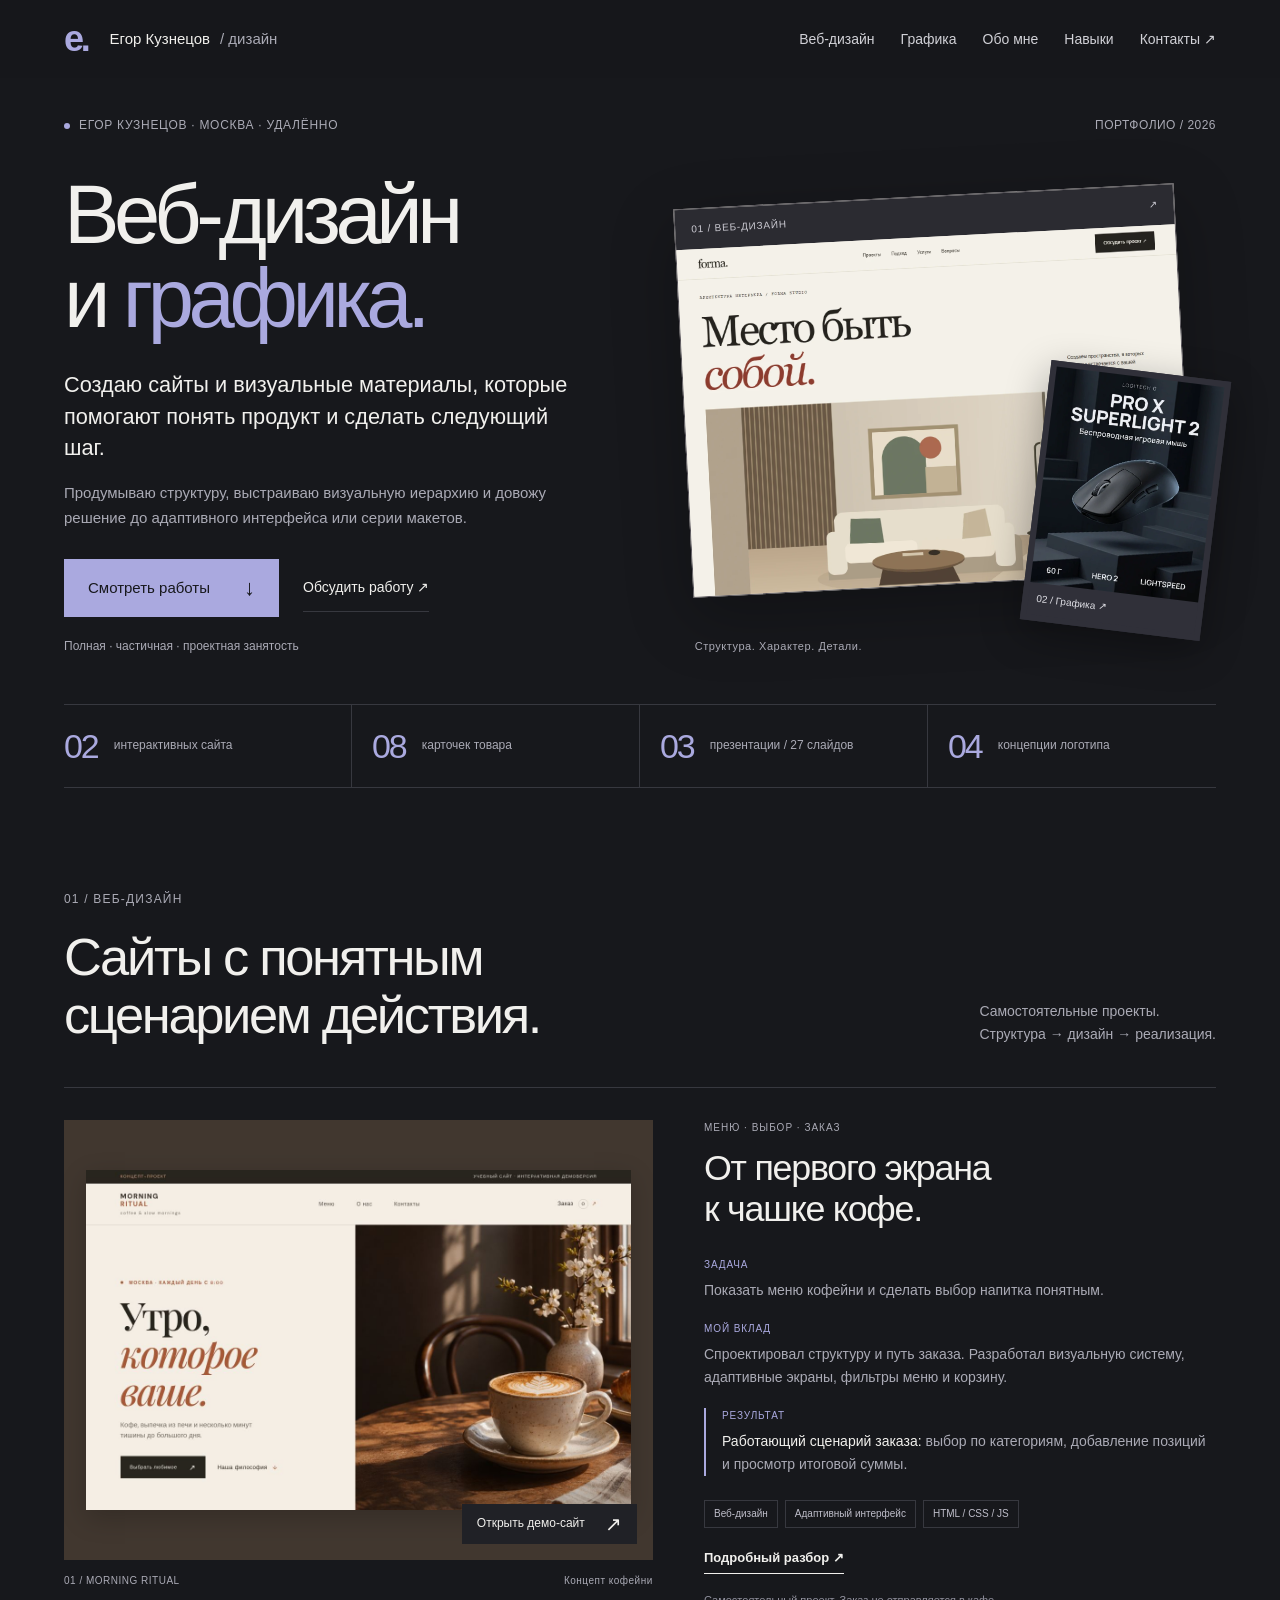
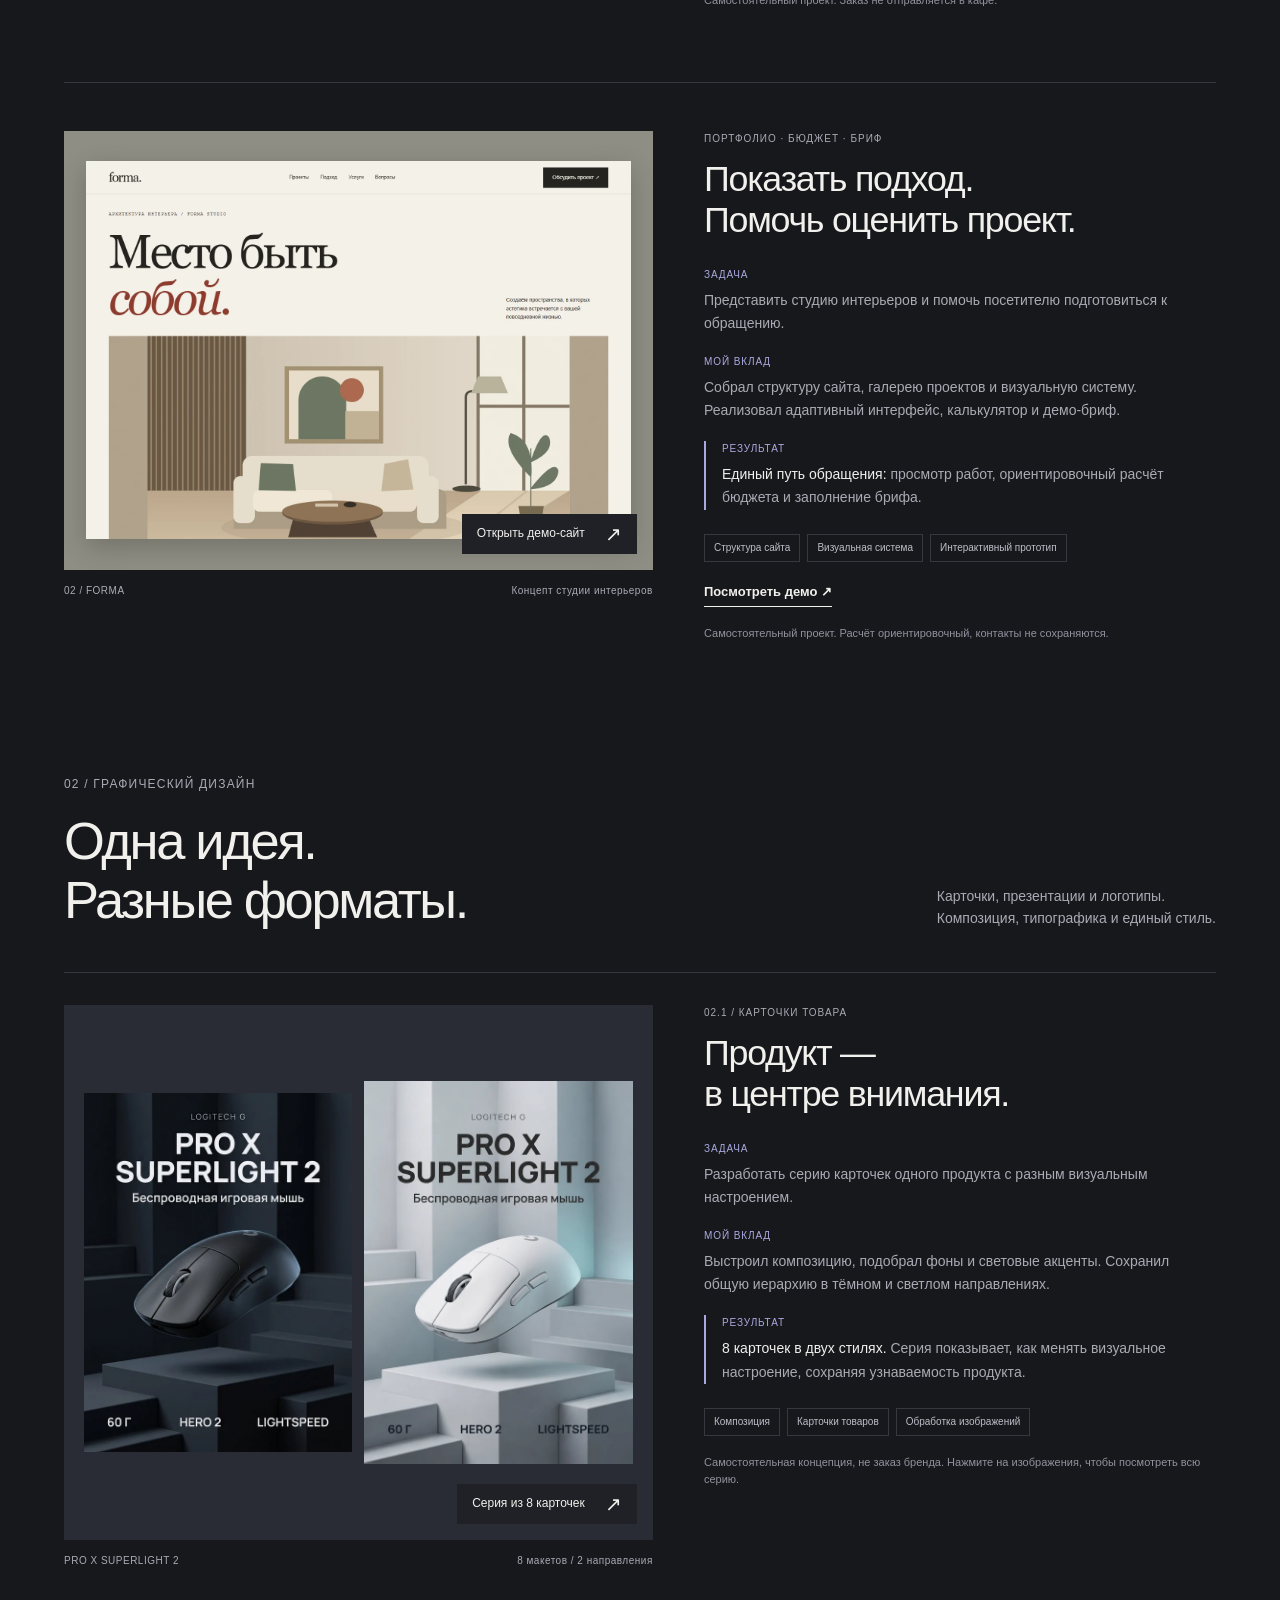
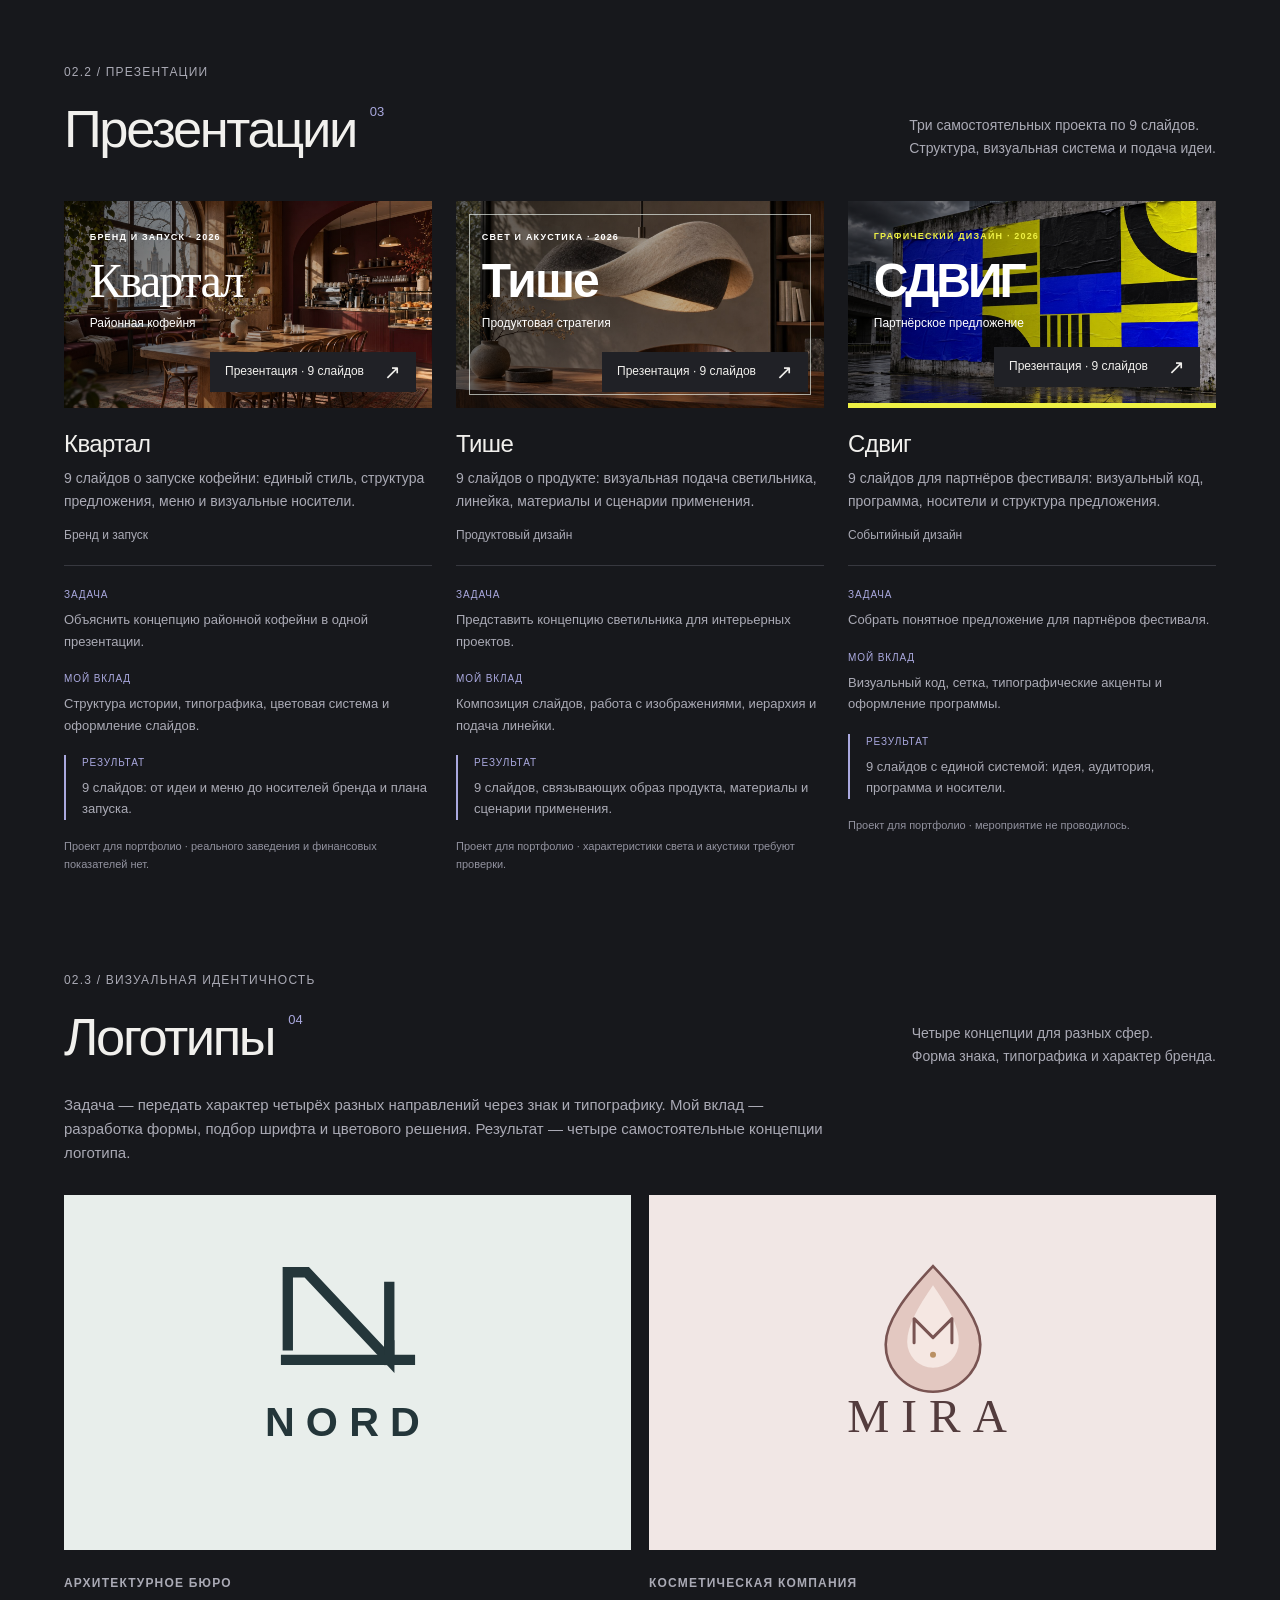
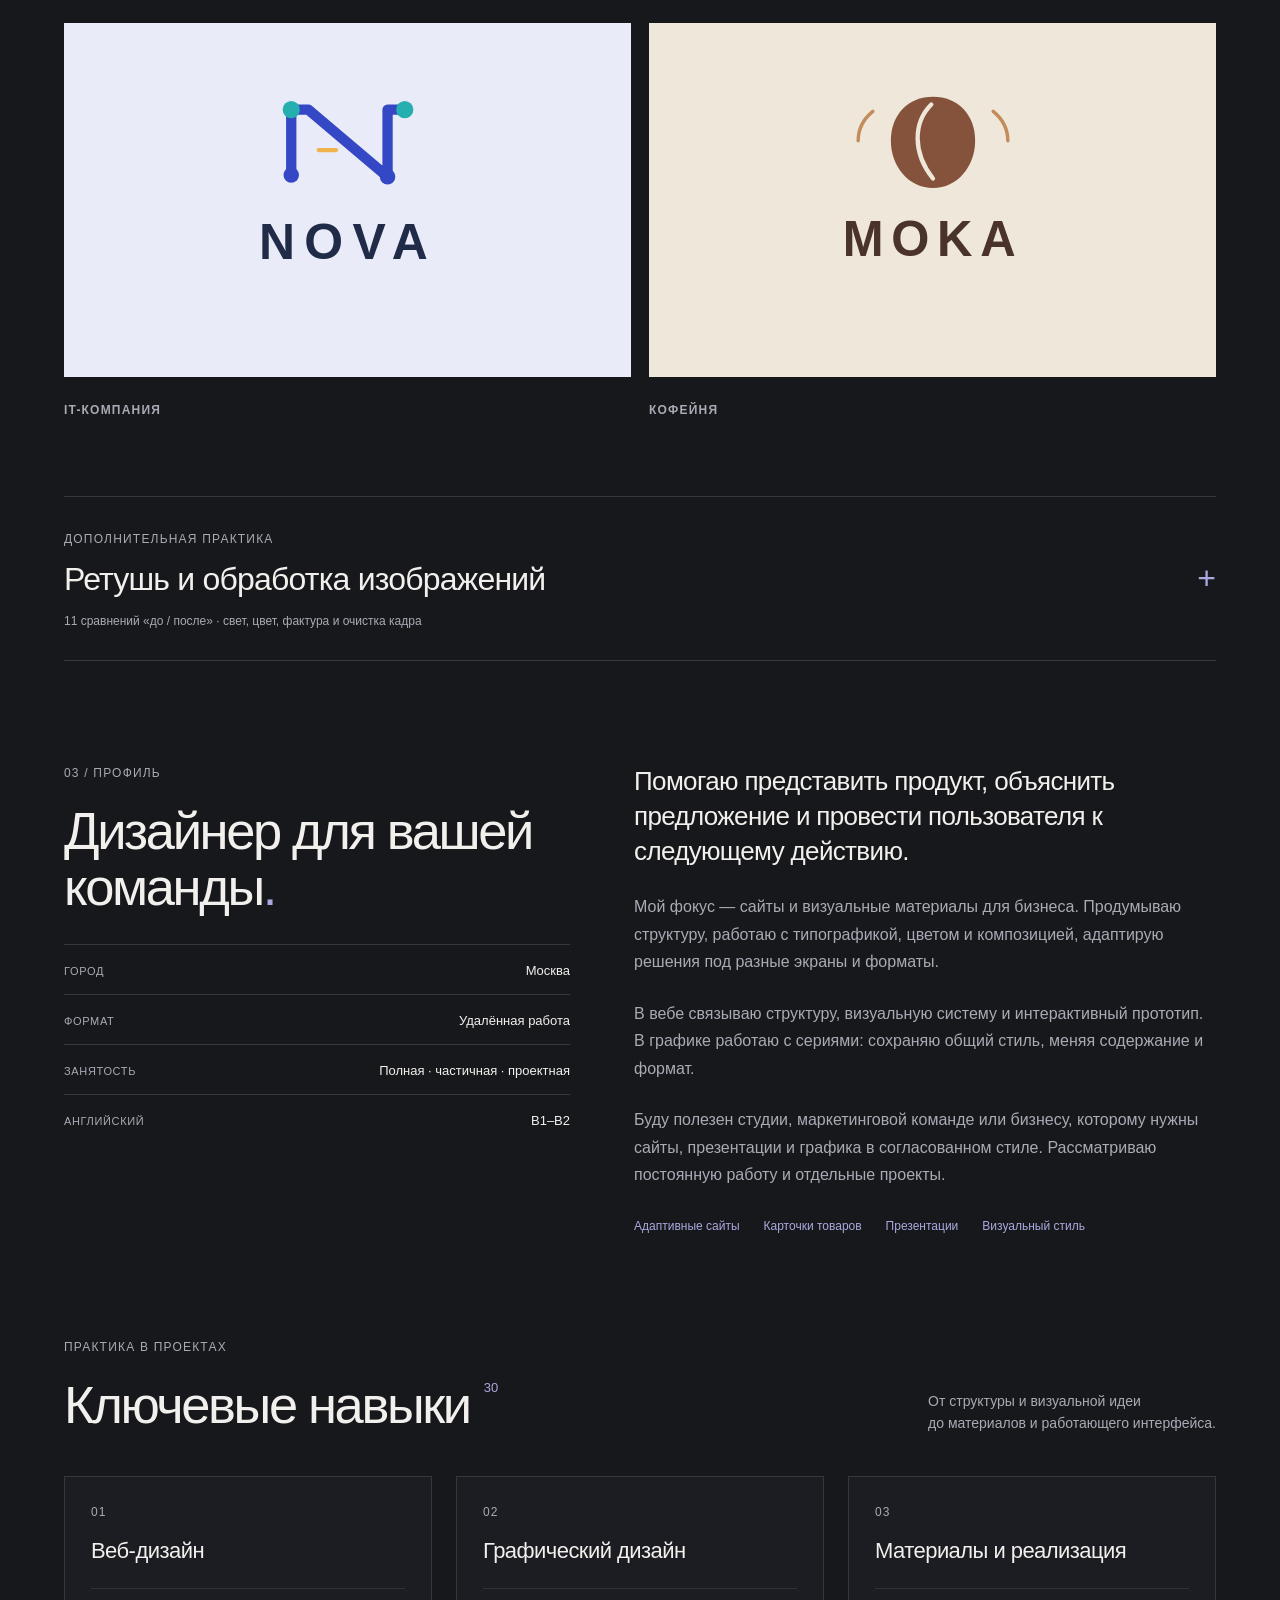
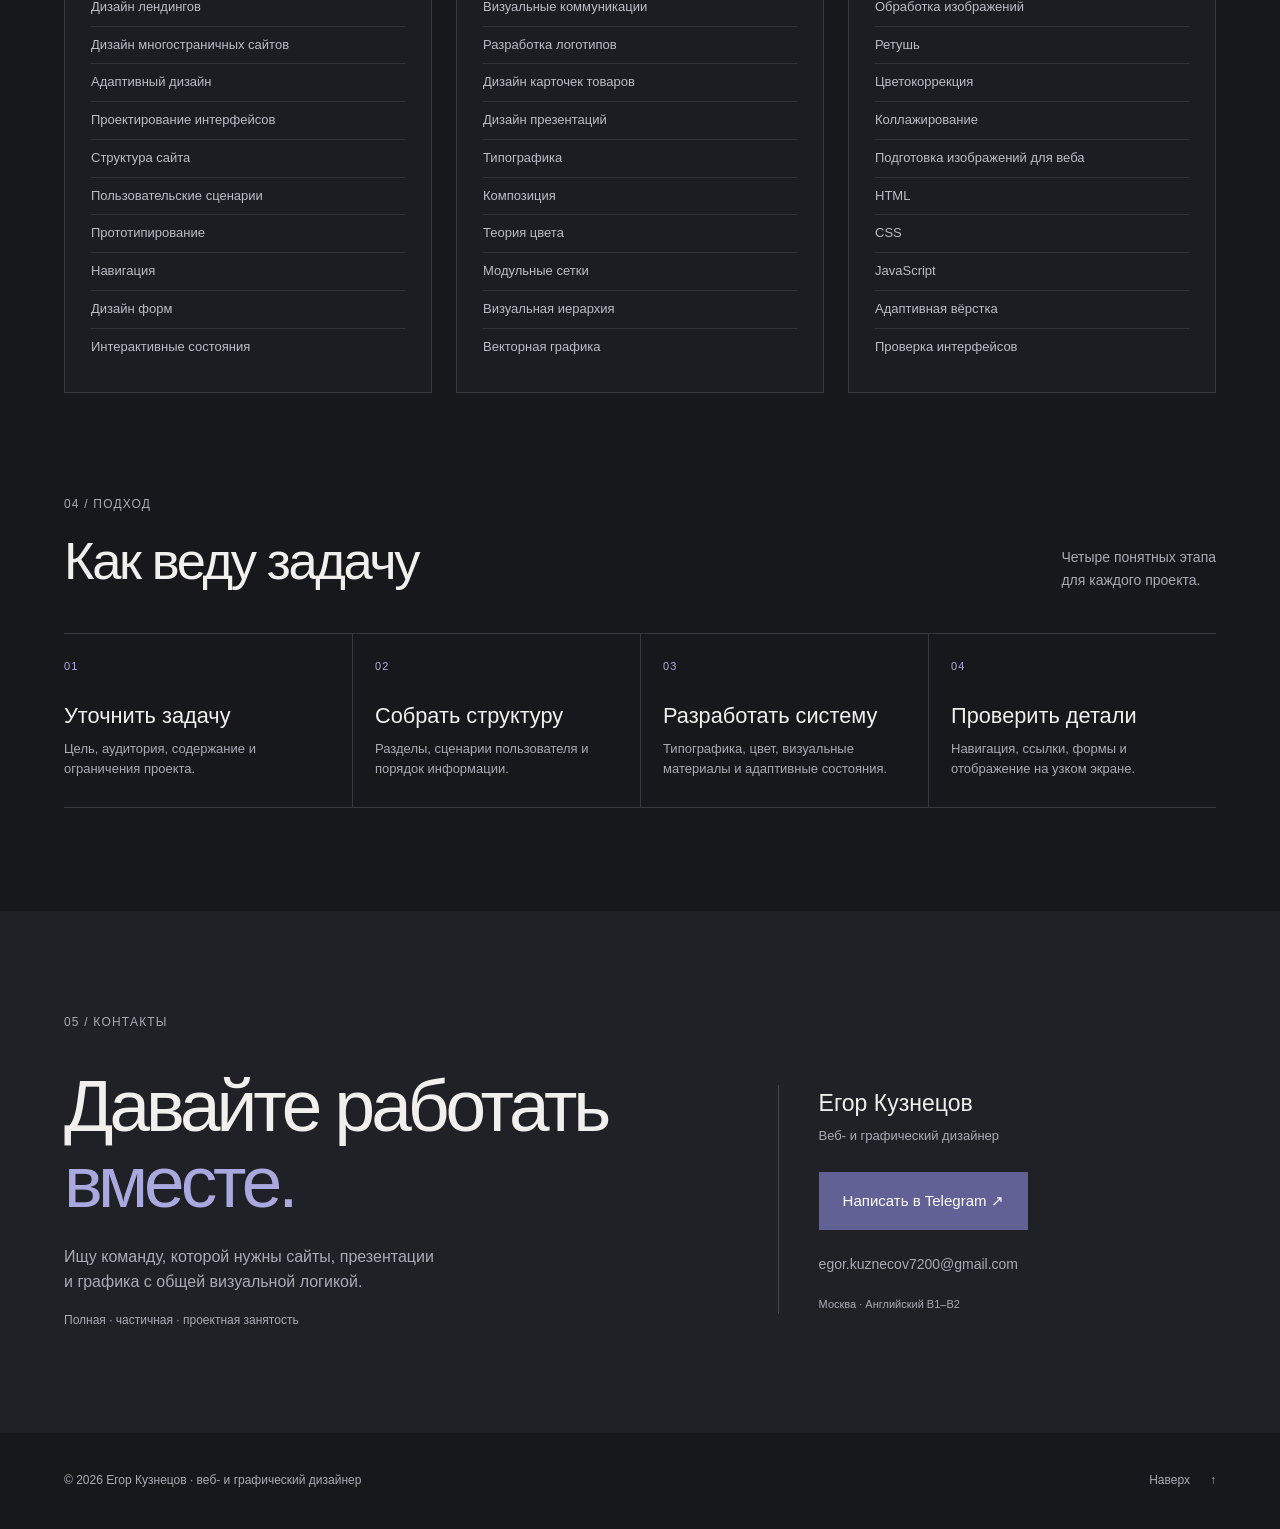
==== commit 39355e54: "Restructure portfolio around role, case studies and demonstrated results" ====
--- a/index.html
+++ b/index.html
@@ -6,135 +6,179 @@
   <meta name="theme-color" content="#17181c">
   <meta name="description" content="Егор Кузнецов — Веб- и графический дизайнер. Портфолио: интерактивные проекты сайтов, адаптивные интерфейсы, разборы решений и контакты для предложений о работе.">
   <title>Егор Кузнецов — Веб- и графический дизайнер · Портфолио</title>
-  <link rel="stylesheet" href="css/styles.css?v=20261108">
+  <link rel="stylesheet" href="css/styles.css?v=20261109">
   <script src="js/main.js?v=20261106g" defer></script>
+  <link rel="stylesheet" href="css/portfolio.css?v=20261109">
+  <link rel="canonical" href="https://egor-kuznecov-design.github.io/egor-portfolio/">
 </head>
-<body>
-  <a class="skip-link" href="#main">Перейти к содержимому</a>
-  <header class="header">
-    <div class="container header-inner">
-      <a class="brand" href="#top" aria-label="Егор Кузнецов — на первый экран"><span class="brand-mark" aria-hidden="true">е.</span> Егор Кузнецов <span class="brand-role">/ дизайн</span></a>
-      <button class="menu-toggle" type="button" aria-expanded="false" aria-controls="navigation">Меню <span aria-hidden="true">+</span></button>
-      <nav class="navigation" id="navigation" aria-label="Главная навигация">
-        <a href="#work">Кейсы</a>
-        <a href="#process">Подход</a>
-        <a href="#services">Навыки</a>
-        <a href="#about">Обо мне</a>
-        <a href="#presentations">Другие работы</a>
-        <a href="#contact">Контакты <span aria-hidden="true">↗</span></a>
-      </nav>
-    </div>
-  </header>
-
-  <main id="main">
-    <section class="hero container" id="top" aria-labelledby="hero-title">
-      <div class="hero-kicker"><p class="eyebrow"><span class="dot" aria-hidden="true"></span> Открыт к предложениям о работе</p><span class="small-label">Портфолио / <span data-year>2026</span></span></div>
-      <h1 id="hero-title"><span class="accent">Егор Кузнецов<span class="hero-period">.</span></span><span class="hero-role">Веб- и графический дизайнер</span></h1>
-      <div class="hero-bottom">
-        <div class="hero-summary"><p class="hero-location">Москва · МСК · Удалённо</p><p class="hero-employment">Полная, частичная и проектная занятость</p><a class="work-link" href="#work">Смотреть кейсы <span aria-hidden="true">↓</span></a></div>
-        <div class="hero-intro">
-          <p>Создаю сайты, карточки товаров и презентации. Выстраиваю путь пользователя, выделяю главное и объединяю материалы в последовательный визуальный стиль.</p>
-          <a class="button" href="mailto:egor.kuznecov7200@gmail.com">Обсудить работу <span aria-hidden="true">↗</span></a>
-        </div>
-      </div>
-    </section>
-
-    <nav class="portfolio-index container" aria-label="Работы по направлениям">
-      <a href="#work"><strong>02</strong><span>сайта с интерактивными демо</span></a>
-      <a href="#product-cards"><strong>08</strong><span>карточек одного продукта</span></a>
-      <a href="#presentations"><strong>27</strong><span>слайдов в трёх презентациях</span></a>
-      <a href="#identity"><strong>04</strong><span>логотипа для разных сфер</span></a>
-    </nav>
-
-    <section class="section container" id="work" aria-labelledby="work-title">
-      <div class="section-heading" data-reveal>
-        <div><p class="eyebrow">01 / Портфолио</p><h2 id="work-title">Избранные кейсы<span class="count">03</span></h2></div>
-        <p class="section-note">Задача → мой вклад → решение → результат.<br>Самостоятельные проекты с открытыми демо.</p>
-      </div>
-      <div class="projects">
-        <article class="project project-featured" data-reveal>
-          <a class="project-art site-preview-art morning-art" href="https://morning-ritual-coffee.halebook130.chatgpt.site" target="_blank" rel="noopener noreferrer" aria-label="Открыть демо-сайт MORNING RITUAL — кофейня, в новой вкладке">
+<body class="portfolio-v2">
+  <a class="skip-link" href="#main">Перейти к содержимому</a>
+  <header class="header"><div class="container header-inner">
+    <a class="brand" href="#top" aria-label="Егор Кузнецов — на первый экран"><span class="brand-mark" aria-hidden="true">е.</span> Егор Кузнецов <span class="brand-role">/ дизайн</span></a>
+    <button class="menu-toggle" type="button" aria-expanded="false" aria-controls="navigation">Меню <span aria-hidden="true">+</span></button>
+    <nav class="navigation" id="navigation" aria-label="Главная навигация"><a href="#work">Веб-дизайн</a><a href="#graphic">Графика</a><a href="#about">Обо мне</a><a href="#services">Навыки</a><a href="#contact">Контакты ↗</a></nav>
+  </div></header>
+  <main id="main">
+    <section class="intro-section container" id="top" aria-labelledby="hero-title">
+      <div class="intro-topline"><p class="eyebrow"><span class="dot" aria-hidden="true"></span> Егор Кузнецов · Москва · Удалённо</p><span class="small-label">Портфолио / <span data-year>2026</span></span></div>
+      <div class="intro-grid"><div class="intro-copy"><h1 id="hero-title">Веб-дизайн<br>и <span class="accent">графика.</span></h1><p class="intro-summary">Создаю сайты и визуальные материалы, которые помогают понять продукт и&nbsp;сделать следующий шаг.</p><p class="intro-detail">Продумываю структуру, выстраиваю визуальную иерархию и довожу решение до адаптивного интерфейса или серии макетов.</p><div class="intro-actions"><a class="button" href="#work">Смотреть работы <span aria-hidden="true">↓</span></a><a class="text-link" href="https://t.me/Egor43211234" target="_blank" rel="noopener noreferrer">Обсудить работу ↗</a></div><p class="intro-employment">Полная · частичная · проектная занятость</p></div>
+      <div class="intro-preview" aria-label="Избранные работы"><a class="preview-site" href="#work"><span class="preview-bar"><span>01 / Веб-дизайн</span><span aria-hidden="true">↗</span></span><img src="assets/images/forma-preview.webp" width="1440" height="1000" alt="Превью сайта FORMA — студия интерьеров" fetchpriority="high"></a><a class="preview-graphic" href="#product-cards"><img src="assets/images/mouse-1-preview.webp" width="560" height="750" alt="Карточка товара PRO X Superlight 2"><span>02 / Графика ↗</span></a><span class="preview-caption">Структура. Характер. Детали.</span></div></div>
+      <nav class="evidence-strip" aria-label="Результаты проектов"><a href="#work"><strong>02</strong><span>интерактивных сайта</span></a><a href="#product-cards"><strong>08</strong><span>карточек товара</span></a><a href="#presentations"><strong>03</strong><span>презентации / 27 слайдов</span></a><a href="#identity"><strong>04</strong><span>концепции логотипа</span></a></nav>
+    </section>
+    <section class="section container web-work" id="work" aria-labelledby="work-title">
+      <div class="section-heading"><div><p class="eyebrow">01 / Веб-дизайн</p><h2 id="work-title">Сайты с понятным<br>сценарием действия.</h2></div><p class="section-note">Самостоятельные проекты.<br>Структура → дизайн → реализация.</p></div>
+      <article class="feature-case" data-reveal><div class="case-visual"><a class="project-art site-preview-art morning-art" href="https://morning-ritual-coffee.halebook130.chatgpt.site" target="_blank" rel="noopener noreferrer" aria-label="Открыть демо-сайт MORNING RITUAL — кофейня, в новой вкладке">
             <img src="assets/images/morning-site.png" width="1200" height="750" loading="lazy" decoding="async" alt="Первый экран сайта MORNING RITUAL: навигация, предложение и кнопка выбора меню">
             <span class="view-label">Открыть демо-сайт <span aria-hidden="true">↗</span></span>
-          </a>
-          <div class="project-caption"><div><h3>MORNING RITUAL — кофейня</h3><p>Проект от структуры до адаптивной сборки: меню с фильтрами, корзина и интерактивный путь заказа. Демо работает без отправки заявки.</p><a class="case-page-link" href="case-morning-ritual.html">Смотреть подробный кейс <span aria-hidden="true">↗</span></a></div><span class="category">Самостоятельный проект · сайт</span></div>
-          <details class="case-details">
-            <summary>Разбор проекта <span aria-hidden="true">+</span></summary>
-            <div class="case-details-grid">
-              <div><span>Задача</span><p>Провести посетителя от первого экрана к выбору позиции и показать путь заказа в учебном проекте.</p></div>
-              <div><span>Решение</span><p>С первого экрана есть прямой переход к меню. Фильтры сокращают выбор, корзина показывает позиции и сумму.</p></div>
-              <div><span>Результат</span><p>Интерактивное демо с меню, фильтрами и корзиной: посетитель может собрать заказ и проверить его состав.</p></div>
-              <div><span>Моя работа</span><p>Структура страниц, визуальная система, адаптивная сетка и реализация интерфейса на HTML, CSS и JavaScript.</p></div>
-            </div>
-            <p class="case-status">Самостоятельный проект · заявка не отправляется в кафе или CRM.</p>
-          </details>
-        </article>
-
-        <article class="project project-forma" data-reveal>
-          <a class="project-art site-preview-art forma-preview-art" href="https://forma-interiors-studio.halebook130.chatgpt.site" target="_blank" rel="noopener noreferrer" aria-label="Открыть демо-сайт FORMA — студия интерьеров, в новой вкладке">
+          </a><div class="visual-footer"><span>01 / MORNING RITUAL</span><span>Концепт кофейни</span></div></div><div class="case-story"><p class="eyebrow">Меню · выбор · заказ</p><h3>От первого экрана<br>к чашке кофе.</h3><dl class="case-facts"><div><dt>Задача</dt><dd>Показать меню кофейни и сделать выбор напитка понятным.</dd></div><div><dt>Мой вклад</dt><dd>Спроектировал структуру и путь заказа. Разработал визуальную систему, адаптивные экраны, фильтры меню и корзину.</dd></div><div class="case-outcome"><dt>Результат</dt><dd><strong>Работающий сценарий заказа:</strong> выбор по категориям, добавление позиций и просмотр итоговой суммы.</dd></div></dl><ul class="project-tags" aria-label="Навыки в проекте"><li>Веб-дизайн</li><li>Адаптивный интерфейс</li><li>HTML / CSS / JS</li></ul><a class="case-page-link" href="case-morning-ritual.html">Подробный разбор ↗</a><p class="case-status">Самостоятельный проект. Заказ не отправляется в кафе.</p></div></article>
+      <article class="feature-case" data-reveal><div class="case-visual"><a class="project-art site-preview-art forma-preview-art" href="https://forma-interiors-studio.halebook130.chatgpt.site" target="_blank" rel="noopener noreferrer" aria-label="Открыть демо-сайт FORMA — студия интерьеров, в новой вкладке">
             <img src="assets/images/forma-preview.webp" width="1440" height="1000" loading="lazy" decoding="async" alt="Первый экран сайта FORMA: навигация, крупный заголовок и иллюстрация интерьера">
             <span class="view-label">Открыть демо-сайт <span aria-hidden="true">↗</span></span>
-          </a>
-          <div class="project-caption"><div><h3>FORMA — студия интерьеров</h3><p>Сайт студии: галерея, расчёт ориентировочного бюджета и демо-бриф. Интерфейс адаптирован для разных экранов.</p></div><span class="category">Самостоятельный проект · сайт</span></div>
-          <details class="case-details">
-            <summary>Разбор проекта <span aria-hidden="true">+</span></summary>
-            <div class="case-details-grid">
-              <div><span>Задача</span><p>Показать подход студии и помочь посетителю оценить масштаб проекта до обращения.</p></div>
-              <div><span>Решение</span><p>За вводным экраном идут подход и галерея; калькулятор даёт ориентир по бюджету, затем посетитель переходит к брифу.</p></div>
-              <div><span>Результат</span><p>Адаптивное демо с галереей, расчётом бюджета и брифом: посетитель может оценить проект и пройти сценарий обращения.</p></div>
-              <div><span>Моя работа</span><p>Структура, визуальная система, адаптивные состояния и реализация интерфейса на HTML, CSS и JavaScript.</p></div>
-            </div>
-            <p class="case-status">Самостоятельный проект · расчёт ориентировочный, контакты не сохраняются.</p>
-          </details>
-        </article>
-        <article class="project project-mouse" id="product-cards" data-reveal>
-          <a class="project-art mouse-art" href="assets/images/mouse-1.jpg" data-gallery="mouse" data-title="PRO X Superlight 2" aria-label="Открыть серию PRO X Superlight 2 — 8 карточек" aria-haspopup="dialog">
+          </a><div class="visual-footer"><span>02 / FORMA</span><span>Концепт студии интерьеров</span></div></div><div class="case-story"><p class="eyebrow">Портфолио · бюджет · бриф</p><h3>Показать подход.<br>Помочь оценить проект.</h3><dl class="case-facts"><div><dt>Задача</dt><dd>Представить студию интерьеров и помочь посетителю подготовиться к обращению.</dd></div><div><dt>Мой вклад</dt><dd>Собрал структуру сайта, галерею проектов и визуальную систему. Реализовал адаптивный интерфейс, калькулятор и демо-бриф.</dd></div><div class="case-outcome"><dt>Результат</dt><dd><strong>Единый путь обращения:</strong> просмотр работ, ориентировочный расчёт бюджета и заполнение брифа.</dd></div></dl><ul class="project-tags" aria-label="Навыки в проекте"><li>Структура сайта</li><li>Визуальная система</li><li>Интерактивный прототип</li></ul><a class="case-page-link" href="https://forma-interiors-studio.halebook130.chatgpt.site" target="_blank" rel="noopener noreferrer">Посмотреть демо ↗</a><p class="case-status">Самостоятельный проект. Расчёт ориентировочный, контакты не сохраняются.</p></div></article>
+    </section>
+    <section class="section container graphic-work" id="graphic" aria-labelledby="graphic-title">
+      <div class="section-heading"><div><p class="eyebrow">02 / Графический дизайн</p><h2 id="graphic-title">Одна идея.<br>Разные форматы.</h2></div><p class="section-note">Карточки, презентации и логотипы.<br>Композиция, типографика и единый стиль.</p></div>
+      <article class="feature-case graphic-case" id="product-cards" data-reveal><div class="case-visual"><a class="project-art mouse-art" href="assets/images/mouse-1.jpg" data-gallery="mouse" data-title="PRO X Superlight 2" aria-label="Открыть серию PRO X Superlight 2 — 8 карточек" aria-haspopup="dialog">
             <img src="assets/images/mouse-1-preview.webp" width="560" height="750" loading="lazy" decoding="async" alt="Карточка чёрной игровой мыши PRO X Superlight 2 на тёмном геометрическом фоне">
             <img src="assets/images/mouse-3-preview.webp" width="560" height="800" loading="lazy" decoding="async" alt="Светлый вариант карточки той же мыши с белыми подиумами">
             <span class="view-label">Серия из 8 карточек <span aria-hidden="true">↗</span></span>
+          </a><div class="visual-footer"><span>PRO X SUPERLIGHT 2</span><span>8 макетов / 2 направления</span></div></div><div class="case-story"><p class="eyebrow">02.1 / Карточки товара</p><h3>Продукт —<br>в центре внимания.</h3><dl class="case-facts"><div><dt>Задача</dt><dd>Разработать серию карточек одного продукта с разным визуальным настроением.</dd></div><div><dt>Мой вклад</dt><dd>Выстроил композицию, подобрал фоны и световые акценты. Сохранил общую иерархию в тёмном и светлом направлениях.</dd></div><div class="case-outcome"><dt>Результат</dt><dd><strong>8 карточек в двух стилях.</strong> Серия показывает, как менять визуальное настроение, сохраняя узнаваемость продукта.</dd></div></dl><ul class="project-tags" aria-label="Навыки в проекте"><li>Композиция</li><li>Карточки товаров</li><li>Обработка изображений</li></ul><p class="case-status">Самостоятельная концепция, не заказ бренда. Нажмите на изображения, чтобы посмотреть всю серию.</p></div></article>
+      <section class="presentations" id="presentations" aria-labelledby="presentations-title">
+      <div class="section-heading" data-reveal><div><p class="eyebrow">02.2 / Презентации</p><h2 id="presentations-title">Презентации<span class="count">03</span></h2></div><p class="section-note">Три самостоятельных проекта по 9 слайдов.<br>Структура, визуальная система и подача идеи.</p></div>
+      <div class="presentation-grid">
+        <article class="project project-presentation" data-reveal>
+          <a class="project-art presentation-art kvartal-art" href="assets/images/quartal-space.jpg" data-gallery="kvartal" data-title="Квартал — бренд и запуск кофейни" aria-label="Открыть презентацию «Квартал» — 9 слайдов" aria-haspopup="dialog">
+            <img src="assets/images/quartal-space.jpg" width="800" height="450" loading="lazy" decoding="async" alt="Районная кофейня «Квартал»: тёплый интерьер и утренний свет">
+            <span class="slide-cover-copy"><span>БРЕНД И ЗАПУСК · 2026</span><strong>Квартал</strong><small>Районная кофейня</small></span>
+            <span class="view-label">Презентация · 9 слайдов <span aria-hidden="true">↗</span></span>
           </a>
-          <div class="project-caption"><div><h3>PRO X Superlight 2</h3><p>Восемь карточек в двух визуальных направлениях: единая композиция, заметный продукт и читаемая иерархия.</p></div><span class="category">Самостоятельный проект · карточки товаров</span></div>
-          <details class="case-details">
-            <summary>Разбор проекта <span aria-hidden="true">+</span></summary>
-            <div class="case-details-grid">
-              <div><span>Задача</span><p>Собрать серию карточек для одного продукта в двух визуальных направлениях.</p></div>
-              <div><span>Решение</span><p>Восемь макетов с общей композицией и разными цветовыми сценариями.</p></div>
-              <div><span>Мой вклад</span><p>Композиция, визуальная иерархия, подбор фонов и оформление серии в едином стиле.</p></div>
-              <div><span>Результат</span><p>8 карточек в двух направлениях — тёмном и светлом. Крупное изображение товара и единая система акцентов.</p></div>
-            </div>
-          </details>
-        </article>
-
-      </div>
-    </section>
-
-    <section class="section container process" id="process" aria-labelledby="process-title">
-      <div class="section-heading" data-reveal><div><p class="eyebrow">02 / Рабочий процесс</p><h2 id="process-title">От задачи к готовому макету</h2></div><p class="section-note">Четыре понятных этапа<br>для каждого проекта.</p></div>
-      <div class="process-grid">
-        <article class="process-step" data-reveal><span>01</span><h3>Уточнить задачу</h3><p>Цель, аудитория, содержание и ограничения проекта.</p></article>
-        <article class="process-step" data-reveal><span>02</span><h3>Собрать структуру</h3><p>Разделы, сценарии пользователя и порядок информации.</p></article>
-        <article class="process-step" data-reveal><span>03</span><h3>Разработать систему</h3><p>Типографика, цвет, визуальные материалы и адаптивные состояния.</p></article>
-        <article class="process-step" data-reveal><span>04</span><h3>Проверить детали</h3><p>Навигация, ссылки, формы и отображение на узком экране.</p></article>
-      </div>
-    </section>
-
-    <section class="section container" id="services" aria-labelledby="services-title">
-      <div class="section-heading" data-reveal><div><p class="eyebrow">03 / Навыки и форматы</p><h2 id="services-title">Чем помогу вашей команде</h2></div></div>
-      <div class="services-list">
-        <article class="service" data-reveal><span class="service-number" aria-hidden="true">01</span><h3>Структура и сценарии</h3><p>Путь посетителя, порядок информации и ясные действия на каждом экране.</p><span class="service-arrow" aria-hidden="true">↗</span></article>
-        <article class="service" data-reveal><span class="service-number" aria-hidden="true">02</span><h3>UI и визуальная система</h3><p>Типографика, цвет, компоненты и последовательная подача контента.</p><span class="service-arrow" aria-hidden="true">↗</span></article>
-        <article class="service" data-reveal><span class="service-number" aria-hidden="true">03</span><h3>Адаптивная сборка</h3><p>Верстка на HTML и CSS, интерактивные элементы на JavaScript, проверка узких экранов.</p><span class="service-arrow" aria-hidden="true">↗</span></article>
-        <article class="service" data-reveal><span class="service-number" aria-hidden="true">04</span><h3>Презентация решений</h3><p>Презентации с ясной структурой, визуальными акцентами и последовательной историей.</p><span class="service-arrow" aria-hidden="true">↗</span></article>
-        <article class="service" data-reveal><span class="service-number" aria-hidden="true">05</span><h3>Графические материалы</h3><p>Карточки товаров, логотипы и обработка изображений для цифровой среды.</p><span class="service-arrow" aria-hidden="true">↗</span></article>
-      </div>
-    </section>
-
+          <div class="project-caption"><div><h3>Квартал</h3><p>9 слайдов о запуске кофейни: единый стиль, структура предложения, меню и визуальные носители.</p></div><span class="category">Бренд и запуск</span></div>
+          <dl class="case-facts"><div><dt>Задача</dt><dd>Объяснить концепцию районной кофейни в одной презентации.</dd></div><div><dt>Мой вклад</dt><dd>Структура истории, типографика, цветовая система и оформление слайдов.</dd></div><div class="case-outcome"><dt>Результат</dt><dd>9 слайдов: от идеи и меню до носителей бренда и плана запуска.</dd></div></dl><p class="case-status">Проект для портфолио · реального заведения и финансовых показателей нет.</p>
+        </article>
+        <article class="project project-presentation" data-reveal>
+          <a class="project-art presentation-art tishe-art" href="assets/images/tishe-product.jpg" data-gallery="tishe" data-title="Тише — стратегия продукта акустического света" aria-label="Открыть презентацию «Тише» — 9 слайдов" aria-haspopup="dialog">
+            <img src="assets/images/tishe-product.jpg" width="800" height="450" loading="lazy" decoding="async" alt="Акустический светильник «Тише» в спокойном современном интерьере">
+            <span class="slide-cover-copy"><span>СВЕТ И АКУСТИКА · 2026</span><strong>Тише</strong><small>Продуктовая стратегия</small></span>
+            <span class="view-label">Презентация · 9 слайдов <span aria-hidden="true">↗</span></span>
+          </a>
+          <div class="project-caption"><div><h3>Тише</h3><p>9 слайдов о продукте: визуальная подача светильника, линейка, материалы и сценарии применения.</p></div><span class="category">Продуктовый дизайн</span></div>
+          <dl class="case-facts"><div><dt>Задача</dt><dd>Представить концепцию светильника для интерьерных проектов.</dd></div><div><dt>Мой вклад</dt><dd>Композиция слайдов, работа с изображениями, иерархия и подача линейки.</dd></div><div class="case-outcome"><dt>Результат</dt><dd>9 слайдов, связывающих образ продукта, материалы и сценарии применения.</dd></div></dl><p class="case-status">Проект для портфолио · характеристики света и акустики требуют проверки.</p>
+        </article>
+        <article class="project project-presentation" data-reveal>
+          <a class="project-art presentation-art sdvig-art" href="assets/images/sdvig-campaign.jpg" data-gallery="sdvig" data-title="Сдвиг — фестиваль графического дизайна" aria-label="Открыть презентацию «Сдвиг» — 9 слайдов" aria-haspopup="dialog">
+            <img src="assets/images/sdvig-campaign.jpg" width="800" height="450" loading="lazy" decoding="async" alt="Визуальная кампания фестиваля «Сдвиг»: синие и жёлтые постеры в городе">
+            <span class="slide-cover-copy"><span>ГРАФИЧЕСКИЙ ДИЗАЙН · 2026</span><strong>Сдвиг</strong><small>Партнёрское предложение</small></span>
+            <span class="view-label">Презентация · 9 слайдов <span aria-hidden="true">↗</span></span>
+          </a>
+          <div class="project-caption"><div><h3>Сдвиг</h3><p>9 слайдов для партнёров фестиваля: визуальный код, программа, носители и структура предложения.</p></div><span class="category">Событийный дизайн</span></div>
+          <dl class="case-facts"><div><dt>Задача</dt><dd>Собрать понятное предложение для партнёров фестиваля.</dd></div><div><dt>Мой вклад</dt><dd>Визуальный код, сетка, типографические акценты и оформление программы.</dd></div><div class="case-outcome"><dt>Результат</dt><dd>9 слайдов с единой системой: идея, аудитория, программа и носители.</dd></div></dl><p class="case-status">Проект для портфолио · мероприятие не проводилось.</p>
+        </article>
+      </div>
+    </section>
+      <section class="identity" id="identity" aria-labelledby="identity-title">
+      <div class="section-heading" data-reveal>
+        <div><p class="eyebrow">02.3 / Визуальная идентичность</p><h2 id="identity-title">Логотипы<span class="count">04</span></h2></div><p class="section-note">Четыре концепции для разных сфер.<br>Форма знака, типографика и характер бренда.</p>
+      </div>
+      <p class="section-intro">Задача — передать характер четырёх разных направлений через знак и типографику. Мой вклад — разработка формы, подбор шрифта и цветового решения. Результат — четыре самостоятельные концепции логотипа.</p><div class="identity-grid">
+        <figure class="logo-card" data-reveal><div class="identity-logo identity-nord"><img src="assets/images/logos/nord.svg" width="500" height="300" loading="lazy" decoding="async" alt="Логотип NORD"></div><figcaption class="identity-caption">Архитектурное бюро</figcaption></figure>
+        <figure class="logo-card" data-reveal><div class="identity-logo identity-mira"><img src="assets/images/logos/mira.svg" width="500" height="300" loading="lazy" decoding="async" alt="Логотип MIRA"></div><figcaption class="identity-caption">Косметическая компания</figcaption></figure>
+        <figure class="logo-card" data-reveal><div class="identity-logo identity-nova"><img src="assets/images/logos/nova.svg" width="500" height="300" loading="lazy" decoding="async" alt="Логотип NOVA"></div><figcaption class="identity-caption">IT-компания</figcaption></figure>
+        <figure class="logo-card" data-reveal><div class="identity-logo identity-moka"><img src="assets/images/logos/moka.svg" width="500" height="300" loading="lazy" decoding="async" alt="Логотип MOKA"></div><figcaption class="identity-caption">Кофейня</figcaption></figure>
+      </div>
+    </section>
+      <details class="extra-work" id="retouch"><summary><span><span class="eyebrow">Дополнительная практика</span><strong>Ретушь и обработка изображений</strong><small>11 сравнений «до / после» · свет, цвет, фактура и очистка кадра</small></span><span class="extra-toggle" aria-hidden="true">+</span></summary><div class="extra-content">
+      <div class="retouch-grid">
+        <article class="retouch-case retouch-product" data-reveal>
+          <div class="retouch-pair">
+            <figure class="retouch-frame"><img src="assets/images/retouch/product-before.jpg" width="1400" height="933" loading="lazy" decoding="async" alt="До ретуши: провод рядом с косметическим флаконом"><figcaption>До</figcaption></figure>
+            <figure class="retouch-frame"><img src="assets/images/retouch/product-after.jpg" width="1400" height="933" loading="lazy" decoding="async" alt="После ретуши: провод удалён, стекло очищено"><figcaption>После</figcaption></figure>
+          </div>
+          <div class="retouch-copy"><h3>Предметная ретушь</h3><p>Удалён провод, очищено стекло; фактура флакона и освещение сохранены.</p></div>
+        </article>
+        <article class="retouch-case retouch-portrait" data-reveal>
+          <div class="retouch-pair">
+            <figure class="retouch-frame"><img src="assets/images/retouch/portrait-before.jpg" width="1024" height="1536" loading="lazy" decoding="async" alt="До ретуши: портрет с естественной текстурой кожи и небольшими несовершенствами"><figcaption>До</figcaption></figure>
+            <figure class="retouch-frame"><img src="assets/images/retouch/portrait-after.jpg" width="1024" height="1536" loading="lazy" decoding="async" alt="После ретуши: тон кожи выровнен, текстура сохранена"><figcaption>После</figcaption></figure>
+          </div>
+          <div class="retouch-copy"><h3>Портретная ретушь</h3><p>Смягчены мелкие несовершенства и тени под глазами без эффекта пластиковой кожи.</p></div>
+        </article>
+        <article class="retouch-case retouch-interior" data-reveal>
+          <div class="retouch-pair">
+            <figure class="retouch-frame"><img src="assets/images/retouch/interior-before.jpg" width="1400" height="788" loading="lazy" decoding="async" alt="До обработки: красное ведро в интерьере кофейни"><figcaption>До</figcaption></figure>
+            <figure class="retouch-frame"><img src="assets/images/retouch/interior-after.jpg" width="1400" height="788" loading="lazy" decoding="async" alt="После обработки: ведро удалено, цвет интерьера скорректирован"><figcaption>После</figcaption></figure>
+          </div>
+          <div class="retouch-copy"><h3>Удаление объекта и цвет</h3><p>Убрано ведро, скорректирован баланс белого, геометрия помещения сохранена.</p></div>
+        </article>
+        <article class="retouch-case retouch-portrait" data-reveal>
+          <div class="retouch-pair">
+            <figure class="retouch-frame"><img src="assets/images/retouch/beauty-before.jpg" width="733" height="1100" loading="lazy" decoding="async" alt="До ретуши: портрет взрослой женщины с естественной текстурой кожи и лёгкими покраснениями"><figcaption>До</figcaption></figure>
+            <figure class="retouch-frame"><img src="assets/images/retouch/beauty-after.jpg" width="733" height="1100" loading="lazy" decoding="async" alt="После ретуши: выровнен тон кожи и приглажены отдельные выбившиеся волосы"><figcaption>После</figcaption></figure>
+          </div>
+          <div class="retouch-copy"><h3>Естественная портретная ретушь</h3><p>Выровнен тон, смягчены небольшие покраснения и приглажены отдельные выбившиеся волосы; текстура кожи сохранена.</p></div>
+        </article>
+        <article class="retouch-case " data-reveal>
+          <div class="retouch-pair">
+            <figure class="retouch-frame"><img src="assets/images/retouch/street-before.jpg" width="1100" height="825" loading="lazy" decoding="async" alt="До обработки: прохожий и небольшой мусор на фоне уличного портрета взрослого мужчины"><figcaption>До</figcaption></figure>
+            <figure class="retouch-frame"><img src="assets/images/retouch/street-after.jpg" width="1100" height="825" loading="lazy" decoding="async" alt="После обработки: фон очищен от прохожего и мусора, свет сбалансирован"><figcaption>После</figcaption></figure>
+          </div>
+          <div class="retouch-copy"><h3>Уличный портрет</h3><p>Удалены прохожий и мусор на заднем плане, мягко выровнен свет; черты лица не менялись.</p></div>
+        </article>
+        <article class="retouch-case retouch-landscape" data-reveal>
+          <div class="retouch-pair">
+            <figure class="retouch-frame"><img src="assets/images/retouch/alpine-before.jpg" width="1100" height="619" loading="lazy" decoding="async" alt="До ретуши: провод в небе и красная урна у горного озера"><figcaption>До</figcaption></figure>
+            <figure class="retouch-frame"><img src="assets/images/retouch/alpine-after.jpg" width="1100" height="619" loading="lazy" decoding="async" alt="После ретуши: провод и урна удалены, горный пейзаж сохранён"><figcaption>После</figcaption></figure>
+          </div>
+          <div class="retouch-copy"><h3>Пейзаж: удаление объектов</h3><p>Убраны провод и урна; горы, линия берега и отражения сохранены.</p></div>
+        </article>
+      </div>
+      <details class="retouch-more">
+        <summary><span class="retouch-show">Показать ещё пять примеров ретуши</span><span class="retouch-hide">Свернуть дополнительные примеры</span><span class="retouch-arrow" aria-hidden="true">↓</span></summary>
+        <div class="retouch-grid">
+        <article class="retouch-case retouch-landscape" data-reveal>
+          <div class="retouch-pair">
+            <figure class="retouch-frame"><img src="assets/images/retouch/coast-before.jpg" width="1100" height="619" loading="lazy" decoding="async" alt="До цветокоррекции: прохладный малоконтрастный морской пейзаж"><figcaption>До</figcaption></figure>
+            <figure class="retouch-frame"><img src="assets/images/retouch/coast-after.jpg" width="1100" height="619" loading="lazy" decoding="async" alt="После цветокоррекции: усилены натуральные оттенки моря и скал"><figcaption>После</figcaption></figure>
+          </div>
+          <div class="retouch-copy"><h3>Цветокоррекция пейзажа</h3><p>Добавлены глубина и контраст, оттенки моря и зелени стали выразительнее без смены погоды.</p></div>
+        </article>
+        <article class="retouch-case " data-reveal>
+          <div class="retouch-pair">
+            <figure class="retouch-frame"><img src="assets/images/retouch/food-before.jpg" width="1100" height="825" loading="lazy" decoding="async" alt="До ретуши: паста на тарелке с крошками и небольшим следом соуса"><figcaption>До</figcaption></figure>
+            <figure class="retouch-frame"><img src="assets/images/retouch/food-after.jpg" width="1100" height="825" loading="lazy" decoding="async" alt="После ретуши: край тарелки очищен, цвет блюда и баланс белого скорректированы"><figcaption>После</figcaption></figure>
+          </div>
+          <div class="retouch-copy"><h3>Фуд-фотография</h3><p>Очищен край тарелки, выровнен баланс белого, подчеркнуты натуральные оттенки блюда.</p></div>
+        </article>
+        <article class="retouch-case " data-reveal>
+          <div class="retouch-pair">
+            <figure class="retouch-frame"><img src="assets/images/retouch/handbag-before.jpg" width="1100" height="825" loading="lazy" decoding="async" alt="До ретуши: кожаная сумка с подвешенной ценовой биркой"><figcaption>До</figcaption></figure>
+            <figure class="retouch-frame"><img src="assets/images/retouch/handbag-after.jpg" width="1100" height="825" loading="lazy" decoding="async" alt="После ретуши: бирка удалена, фактура кожи и швы сохранены"><figcaption>После</figcaption></figure>
+          </div>
+          <div class="retouch-copy"><h3>Предметная ретушь аксессуара</h3><p>Удалены бирка и пыль с подиума; фактура кожи, форма и швы сумки сохранены.</p></div>
+        </article>
+        <article class="retouch-case " data-reveal>
+          <div class="retouch-pair">
+            <figure class="retouch-frame"><img src="assets/images/retouch/architecture-before.jpg" width="1100" height="825" loading="lazy" decoding="async" alt="До обработки: конус и мусорный мешок перед кирпичным фасадом"><figcaption>До</figcaption></figure>
+            <figure class="retouch-frame"><img src="assets/images/retouch/architecture-after.jpg" width="1100" height="825" loading="lazy" decoding="async" alt="После обработки: фасад очищен, перспектива слегка скорректирована"><figcaption>После</figcaption></figure>
+          </div>
+          <div class="retouch-copy"><h3>Архитектурная съёмка</h3><p>Удалены конус и мешок у фасада, слегка выправлена перспектива, детали кирпича сохранены.</p></div>
+        </article>
+        <article class="retouch-case " data-reveal>
+          <div class="retouch-pair">
+            <figure class="retouch-frame"><img src="assets/images/retouch/dog-before.jpg" width="1100" height="825" loading="lazy" decoding="async" alt="До ретуши: золотистый ретривер с поводком на переднем плане"><figcaption>До</figcaption></figure>
+            <figure class="retouch-frame"><img src="assets/images/retouch/dog-after.jpg" width="1100" height="825" loading="lazy" decoding="async" alt="После ретуши: поводок удалён, фактура шерсти и детали глаз подчёркнуты"><figcaption>После</figcaption></figure>
+          </div>
+          <div class="retouch-copy"><h3>Портрет питомца</h3><p>Убраны поводок и лишние травинки; текстура шерсти проявлена без изменения внешности собаки.</p></div>
+        </article>
+      </div>
+      </details>
+    </div></details>
+    </section>
     <section class="section container about" id="about" aria-labelledby="about-title" data-reveal>
       <div class="about-profile">
-        <p class="eyebrow">04 / Обо мне</p>
-        <h2 id="about-title">Дизайн с понятной задачей<span class="accent">.</span></h2>
+        <p class="eyebrow">03 / Профиль</p>
+        <h2 id="about-title">Дизайнер для вашей команды<span class="accent">.</span></h2>
         <dl class="profile-facts">
-          <div><dt>Направления</dt><dd>Веб- и графический дизайн</dd></div>
+          <div><dt>Город</dt><dd>Москва</dd></div>
           <div><dt>Формат</dt><dd>Удалённая работа</dd></div>
           <div><dt>Занятость</dt><dd>Полная · частичная · проектная</dd></div>
           <div><dt>Английский</dt><dd>B1–B2</dd></div>
@@ -143,169 +187,23 @@
       <div class="about-content">
         <p class="about-lead">Помогаю представить продукт, объяснить предложение и провести пользователя к следующему действию.</p>
         <p>Мой фокус — сайты и визуальные материалы для бизнеса. Продумываю структуру, работаю с типографикой, цветом и композицией, адаптирую решения под разные экраны и форматы.</p>
-        <p>В портфолио — два интерактивных сайта, серия из восьми карточек товара, три презентации, четыре логотипа и одиннадцать примеров ретуши. В каждом направлении показываю сам материал и объясняю принятые решения.</p>
+        <p>В вебе связываю структуру, визуальную систему и интерактивный прототип. В графике работаю с сериями: сохраняю общий стиль, меняя содержание и формат.</p>
         <p>Буду полезен студии, маркетинговой команде или бизнесу, которому нужны сайты, презентации и графика в согласованном стиле. Рассматриваю постоянную работу и отдельные проекты.</p>
         <div class="principles" aria-label="Направления работы"><span>Адаптивные сайты</span><span>Карточки товаров</span><span>Презентации</span><span>Визуальный стиль</span></div>
       </div>
     </section>
-
-    <section class="presentations container" id="presentations" aria-labelledby="presentations-title">
-      <div class="section-heading" data-reveal><div><p class="eyebrow">Самостоятельные проекты</p><h2 id="presentations-title">Презентации<span class="count">03</span></h2></div><p class="section-note">Три самостоятельных проекта по 9 слайдов.<br>Структура, визуальная система и подача идеи.</p></div>
-      <div class="presentation-grid">
-        <article class="project project-presentation" data-reveal>
-          <a class="project-art presentation-art kvartal-art" href="assets/images/quartal-space.jpg" data-gallery="kvartal" data-title="Квартал — бренд и запуск кофейни" aria-label="Открыть презентацию «Квартал» — 9 слайдов" aria-haspopup="dialog">
-            <img src="assets/images/quartal-space.jpg" width="800" height="450" loading="lazy" decoding="async" alt="Районная кофейня «Квартал»: тёплый интерьер и утренний свет">
-            <span class="slide-cover-copy"><span>БРЕНД И ЗАПУСК · 2026</span><strong>Квартал</strong><small>Районная кофейня</small></span>
-            <span class="view-label">Презентация · 9 слайдов <span aria-hidden="true">↗</span></span>
-          </a>
-          <div class="project-caption"><div><h3>Квартал</h3><p>9 слайдов о запуске кофейни: единый стиль, структура предложения, меню и визуальные носители.</p></div><span class="category">Бренд и запуск</span></div>
-          <details class="case-details">
-            <summary>Состав кейса <span aria-hidden="true">+</span></summary>
-            <div class="case-details-grid"><div><span>Фокус</span><p>Позиционирование районной кофейни и сценарии повседневного визита.</p></div><div><span>Материалы</span><p>Архитектура меню, визуальные носители, путь гостя и план запуска.</p></div></div>
-            <p class="case-status">Проект для портфолио · реального заведения и финансовых показателей нет.</p>
-          </details>
-        </article>
-        <article class="project project-presentation" data-reveal>
-          <a class="project-art presentation-art tishe-art" href="assets/images/tishe-product.jpg" data-gallery="tishe" data-title="Тише — стратегия продукта акустического света" aria-label="Открыть презентацию «Тише» — 9 слайдов" aria-haspopup="dialog">
-            <img src="assets/images/tishe-product.jpg" width="800" height="450" loading="lazy" decoding="async" alt="Акустический светильник «Тише» в спокойном современном интерьере">
-            <span class="slide-cover-copy"><span>СВЕТ И АКУСТИКА · 2026</span><strong>Тише</strong><small>Продуктовая стратегия</small></span>
-            <span class="view-label">Презентация · 9 слайдов <span aria-hidden="true">↗</span></span>
-          </a>
-          <div class="project-caption"><div><h3>Тише</h3><p>9 слайдов о продукте: визуальная подача светильника, линейка, материалы и сценарии применения.</p></div><span class="category">Продуктовый дизайн</span></div>
-          <details class="case-details">
-            <summary>Состав кейса <span aria-hidden="true">+</span></summary>
-            <div class="case-details-grid"><div><span>Фокус</span><p>Система подвесного света с оболочкой из акустического войлока.</p></div><div><span>Материалы</span><p>Варианты линейки, сценарии применения и список испытаний перед прототипом.</p></div></div>
-            <p class="case-status">Проект для портфолио · характеристики света и акустики требуют проверки.</p>
-          </details>
-        </article>
-        <article class="project project-presentation" data-reveal>
-          <a class="project-art presentation-art sdvig-art" href="assets/images/sdvig-campaign.jpg" data-gallery="sdvig" data-title="Сдвиг — фестиваль графического дизайна" aria-label="Открыть презентацию «Сдвиг» — 9 слайдов" aria-haspopup="dialog">
-            <img src="assets/images/sdvig-campaign.jpg" width="800" height="450" loading="lazy" decoding="async" alt="Визуальная кампания фестиваля «Сдвиг»: синие и жёлтые постеры в городе">
-            <span class="slide-cover-copy"><span>ГРАФИЧЕСКИЙ ДИЗАЙН · 2026</span><strong>Сдвиг</strong><small>Партнёрское предложение</small></span>
-            <span class="view-label">Презентация · 9 слайдов <span aria-hidden="true">↗</span></span>
-          </a>
-          <div class="project-caption"><div><h3>Сдвиг</h3><p>9 слайдов для партнёров фестиваля: визуальный код, программа, носители и структура предложения.</p></div><span class="category">Событийный дизайн</span></div>
-          <details class="case-details">
-            <summary>Состав кейса <span aria-hidden="true">+</span></summary>
-            <div class="case-details-grid"><div><span>Фокус</span><p>Фестиваль графического дизайна для специалистов, студентов и горожан.</p></div><div><span>Материалы</span><p>Кураторская идея, программа, визуальный код, навигация и производственный план.</p></div></div>
-            <p class="case-status">Проект для портфолио · мероприятие не проводилось.</p>
-          </details>
-        </article>
-      </div>
-    </section>
-
-    <section class="section container identity" id="identity" aria-labelledby="identity-title">
-      <div class="section-heading" data-reveal>
-        <div><p class="eyebrow">Графический дизайн</p><h2 id="identity-title">Логотипы<span class="count">04</span></h2></div><p class="section-note">Четыре концепции для разных сфер.<br>Форма знака, типографика и характер бренда.</p>
-      </div>
-      <div class="identity-grid">
-        <figure class="logo-card" data-reveal><div class="identity-logo identity-nord"><img src="assets/images/logos/nord.svg" width="500" height="300" loading="lazy" decoding="async" alt="Логотип NORD"></div><figcaption class="identity-caption">Архитектурное бюро</figcaption></figure>
-        <figure class="logo-card" data-reveal><div class="identity-logo identity-mira"><img src="assets/images/logos/mira.svg" width="500" height="300" loading="lazy" decoding="async" alt="Логотип MIRA"></div><figcaption class="identity-caption">Косметическая компания</figcaption></figure>
-        <figure class="logo-card" data-reveal><div class="identity-logo identity-nova"><img src="assets/images/logos/nova.svg" width="500" height="300" loading="lazy" decoding="async" alt="Логотип NOVA"></div><figcaption class="identity-caption">IT-компания</figcaption></figure>
-        <figure class="logo-card" data-reveal><div class="identity-logo identity-moka"><img src="assets/images/logos/moka.svg" width="500" height="300" loading="lazy" decoding="async" alt="Логотип MOKA"></div><figcaption class="identity-caption">Кофейня</figcaption></figure>
-      </div>
-    </section>
-
-    <section class="section container retouch" id="retouch" aria-labelledby="retouch-title">
-      <div class="section-heading" data-reveal>
-        <div><p class="eyebrow">Фотообработка</p><h2 id="retouch-title">Примеры ретуши<span class="count">11</span></h2></div>
-        <p class="section-note">Шесть примеров сразу.<br>Ещё пять — по кнопке ниже.</p>
-      </div>
-      <div class="retouch-grid">
-        <article class="retouch-case retouch-product" data-reveal>
-          <div class="retouch-pair">
-            <figure class="retouch-frame"><img src="assets/images/retouch/product-before.jpg" width="1400" height="933" loading="lazy" decoding="async" alt="До ретуши: провод рядом с косметическим флаконом"><figcaption>До</figcaption></figure>
-            <figure class="retouch-frame"><img src="assets/images/retouch/product-after.jpg" width="1400" height="933" loading="lazy" decoding="async" alt="После ретуши: провод удалён, стекло очищено"><figcaption>После</figcaption></figure>
-          </div>
-          <div class="retouch-copy"><h3>Предметная ретушь</h3><p>Удалён провод, очищено стекло; фактура флакона и освещение сохранены.</p></div>
-        </article>
-        <article class="retouch-case retouch-portrait" data-reveal>
-          <div class="retouch-pair">
-            <figure class="retouch-frame"><img src="assets/images/retouch/portrait-before.jpg" width="1024" height="1536" loading="lazy" decoding="async" alt="До ретуши: портрет с естественной текстурой кожи и небольшими несовершенствами"><figcaption>До</figcaption></figure>
-            <figure class="retouch-frame"><img src="assets/images/retouch/portrait-after.jpg" width="1024" height="1536" loading="lazy" decoding="async" alt="После ретуши: тон кожи выровнен, текстура сохранена"><figcaption>После</figcaption></figure>
-          </div>
-          <div class="retouch-copy"><h3>Портретная ретушь</h3><p>Смягчены мелкие несовершенства и тени под глазами без эффекта пластиковой кожи.</p></div>
-        </article>
-        <article class="retouch-case retouch-interior" data-reveal>
-          <div class="retouch-pair">
-            <figure class="retouch-frame"><img src="assets/images/retouch/interior-before.jpg" width="1400" height="788" loading="lazy" decoding="async" alt="До обработки: красное ведро в интерьере кофейни"><figcaption>До</figcaption></figure>
-            <figure class="retouch-frame"><img src="assets/images/retouch/interior-after.jpg" width="1400" height="788" loading="lazy" decoding="async" alt="После обработки: ведро удалено, цвет интерьера скорректирован"><figcaption>После</figcaption></figure>
-          </div>
-          <div class="retouch-copy"><h3>Удаление объекта и цвет</h3><p>Убрано ведро, скорректирован баланс белого, геометрия помещения сохранена.</p></div>
-        </article>
-        <article class="retouch-case retouch-portrait" data-reveal>
-          <div class="retouch-pair">
-            <figure class="retouch-frame"><img src="assets/images/retouch/beauty-before.jpg" width="733" height="1100" loading="lazy" decoding="async" alt="До ретуши: портрет взрослой женщины с естественной текстурой кожи и лёгкими покраснениями"><figcaption>До</figcaption></figure>
-            <figure class="retouch-frame"><img src="assets/images/retouch/beauty-after.jpg" width="733" height="1100" loading="lazy" decoding="async" alt="После ретуши: выровнен тон кожи и приглажены отдельные выбившиеся волосы"><figcaption>После</figcaption></figure>
-          </div>
-          <div class="retouch-copy"><h3>Естественная портретная ретушь</h3><p>Выровнен тон, смягчены небольшие покраснения и приглажены отдельные выбившиеся волосы; текстура кожи сохранена.</p></div>
-        </article>
-        <article class="retouch-case " data-reveal>
-          <div class="retouch-pair">
-            <figure class="retouch-frame"><img src="assets/images/retouch/street-before.jpg" width="1100" height="825" loading="lazy" decoding="async" alt="До обработки: прохожий и небольшой мусор на фоне уличного портрета взрослого мужчины"><figcaption>До</figcaption></figure>
-            <figure class="retouch-frame"><img src="assets/images/retouch/street-after.jpg" width="1100" height="825" loading="lazy" decoding="async" alt="После обработки: фон очищен от прохожего и мусора, свет сбалансирован"><figcaption>После</figcaption></figure>
-          </div>
-          <div class="retouch-copy"><h3>Уличный портрет</h3><p>Удалены прохожий и мусор на заднем плане, мягко выровнен свет; черты лица не менялись.</p></div>
-        </article>
-        <article class="retouch-case retouch-landscape" data-reveal>
-          <div class="retouch-pair">
-            <figure class="retouch-frame"><img src="assets/images/retouch/alpine-before.jpg" width="1100" height="619" loading="lazy" decoding="async" alt="До ретуши: провод в небе и красная урна у горного озера"><figcaption>До</figcaption></figure>
-            <figure class="retouch-frame"><img src="assets/images/retouch/alpine-after.jpg" width="1100" height="619" loading="lazy" decoding="async" alt="После ретуши: провод и урна удалены, горный пейзаж сохранён"><figcaption>После</figcaption></figure>
-          </div>
-          <div class="retouch-copy"><h3>Пейзаж: удаление объектов</h3><p>Убраны провод и урна; горы, линия берега и отражения сохранены.</p></div>
-        </article>
-      </div>
-      <details class="retouch-more">
-        <summary><span class="retouch-show">Показать ещё пять примеров ретуши</span><span class="retouch-hide">Свернуть дополнительные примеры</span><span class="retouch-arrow" aria-hidden="true">↓</span></summary>
-        <div class="retouch-grid">
-        <article class="retouch-case retouch-landscape" data-reveal>
-          <div class="retouch-pair">
-            <figure class="retouch-frame"><img src="assets/images/retouch/coast-before.jpg" width="1100" height="619" loading="lazy" decoding="async" alt="До цветокоррекции: прохладный малоконтрастный морской пейзаж"><figcaption>До</figcaption></figure>
-            <figure class="retouch-frame"><img src="assets/images/retouch/coast-after.jpg" width="1100" height="619" loading="lazy" decoding="async" alt="После цветокоррекции: усилены натуральные оттенки моря и скал"><figcaption>После</figcaption></figure>
-          </div>
-          <div class="retouch-copy"><h3>Цветокоррекция пейзажа</h3><p>Добавлены глубина и контраст, оттенки моря и зелени стали выразительнее без смены погоды.</p></div>
-        </article>
-        <article class="retouch-case " data-reveal>
-          <div class="retouch-pair">
-            <figure class="retouch-frame"><img src="assets/images/retouch/food-before.jpg" width="1100" height="825" loading="lazy" decoding="async" alt="До ретуши: паста на тарелке с крошками и небольшим следом соуса"><figcaption>До</figcaption></figure>
-            <figure class="retouch-frame"><img src="assets/images/retouch/food-after.jpg" width="1100" height="825" loading="lazy" decoding="async" alt="После ретуши: край тарелки очищен, цвет блюда и баланс белого скорректированы"><figcaption>После</figcaption></figure>
-          </div>
-          <div class="retouch-copy"><h3>Фуд-фотография</h3><p>Очищен край тарелки, выровнен баланс белого, подчеркнуты натуральные оттенки блюда.</p></div>
-        </article>
-        <article class="retouch-case " data-reveal>
-          <div class="retouch-pair">
-            <figure class="retouch-frame"><img src="assets/images/retouch/handbag-before.jpg" width="1100" height="825" loading="lazy" decoding="async" alt="До ретуши: кожаная сумка с подвешенной ценовой биркой"><figcaption>До</figcaption></figure>
-            <figure class="retouch-frame"><img src="assets/images/retouch/handbag-after.jpg" width="1100" height="825" loading="lazy" decoding="async" alt="После ретуши: бирка удалена, фактура кожи и швы сохранены"><figcaption>После</figcaption></figure>
-          </div>
-          <div class="retouch-copy"><h3>Предметная ретушь аксессуара</h3><p>Удалены бирка и пыль с подиума; фактура кожи, форма и швы сумки сохранены.</p></div>
-        </article>
-        <article class="retouch-case " data-reveal>
-          <div class="retouch-pair">
-            <figure class="retouch-frame"><img src="assets/images/retouch/architecture-before.jpg" width="1100" height="825" loading="lazy" decoding="async" alt="До обработки: конус и мусорный мешок перед кирпичным фасадом"><figcaption>До</figcaption></figure>
-            <figure class="retouch-frame"><img src="assets/images/retouch/architecture-after.jpg" width="1100" height="825" loading="lazy" decoding="async" alt="После обработки: фасад очищен, перспектива слегка скорректирована"><figcaption>После</figcaption></figure>
-          </div>
-          <div class="retouch-copy"><h3>Архитектурная съёмка</h3><p>Удалены конус и мешок у фасада, слегка выправлена перспектива, детали кирпича сохранены.</p></div>
-        </article>
-        <article class="retouch-case " data-reveal>
-          <div class="retouch-pair">
-            <figure class="retouch-frame"><img src="assets/images/retouch/dog-before.jpg" width="1100" height="825" loading="lazy" decoding="async" alt="До ретуши: золотистый ретривер с поводком на переднем плане"><figcaption>До</figcaption></figure>
-            <figure class="retouch-frame"><img src="assets/images/retouch/dog-after.jpg" width="1100" height="825" loading="lazy" decoding="async" alt="После ретуши: поводок удалён, фактура шерсти и детали глаз подчёркнуты"><figcaption>После</figcaption></figure>
-          </div>
-          <div class="retouch-copy"><h3>Портрет питомца</h3><p>Убраны поводок и лишние травинки; текстура шерсти проявлена без изменения внешности собаки.</p></div>
-        </article>
-      </div>
-      </details>
-    </section>
-
-    <section class="contact" id="contact" aria-labelledby="contact-title">
-      <div class="container" data-reveal>
-        <p class="eyebrow">05 / На связи</p>
-        <h2 id="contact-title">Давайте обсудим<br><span class="accent">ваши задачи.</span></h2>
-        <div class="contact-bottom"><p>Открыт к полной, частичной и проектной занятости.<br>Расскажите о команде, задаче и формате работы.</p><div class="contact-actions"><a class="button" href="mailto:egor.kuznecov7200@gmail.com">Написать по email <span aria-hidden="true">↗</span></a><a class="contact-handle" href="mailto:egor.kuznecov7200@gmail.com">egor.kuznecov7200@gmail.com</a><a class="contact-handle" href="https://t.me/Egor43211234" target="_blank" rel="noopener noreferrer">Telegram · @Egor43211234</a></div></div>
-      </div>
-    </section>
-  </main>
-
+    <section class="section container" id="services" aria-labelledby="services-title"><div class="section-heading"><div><p class="eyebrow">Практика в проектах</p><h2 id="services-title">Ключевые навыки<span class="count">30</span></h2></div><p class="section-note">От структуры и визуальной идеи<br>до материалов и работающего интерфейса.</p></div><div class="skills-grid"><div class="skill-group"><p class="eyebrow">01</p><h3>Веб-дизайн</h3><ul><li>Дизайн лендингов</li><li>Дизайн многостраничных сайтов</li><li>Адаптивный дизайн</li><li>Проектирование интерфейсов</li><li>Структура сайта</li><li>Пользовательские сценарии</li><li>Прототипирование</li><li>Навигация</li><li>Дизайн форм</li><li>Интерактивные состояния</li></ul></div><div class="skill-group"><p class="eyebrow">02</p><h3>Графический дизайн</h3><ul><li>Визуальные коммуникации</li><li>Разработка логотипов</li><li>Дизайн карточек товаров</li><li>Дизайн презентаций</li><li>Типографика</li><li>Композиция</li><li>Теория цвета</li><li>Модульные сетки</li><li>Визуальная иерархия</li><li>Векторная графика</li></ul></div><div class="skill-group"><p class="eyebrow">03</p><h3>Материалы и реализация</h3><ul><li>Обработка изображений</li><li>Ретушь</li><li>Цветокоррекция</li><li>Коллажирование</li><li>Подготовка изображений для веба</li><li>HTML</li><li>CSS</li><li>JavaScript</li><li>Адаптивная вёрстка</li><li>Проверка интерфейсов</li></ul></div></div></section>
+    <section class="section container process" id="process" aria-labelledby="process-title">
+      <div class="section-heading" data-reveal><div><p class="eyebrow">04 / Подход</p><h2 id="process-title">Как веду задачу</h2></div><p class="section-note">Четыре понятных этапа<br>для каждого проекта.</p></div>
+      <div class="process-grid">
+        <article class="process-step" data-reveal><span>01</span><h3>Уточнить задачу</h3><p>Цель, аудитория, содержание и ограничения проекта.</p></article>
+        <article class="process-step" data-reveal><span>02</span><h3>Собрать структуру</h3><p>Разделы, сценарии пользователя и порядок информации.</p></article>
+        <article class="process-step" data-reveal><span>03</span><h3>Разработать систему</h3><p>Типографика, цвет, визуальные материалы и адаптивные состояния.</p></article>
+        <article class="process-step" data-reveal><span>04</span><h3>Проверить детали</h3><p>Навигация, ссылки, формы и отображение на узком экране.</p></article>
+      </div>
+    </section>
+    <section class="contact" id="contact" aria-labelledby="contact-title"><div class="container"><p class="eyebrow">05 / Контакты</p><div class="contact-layout"><div><h2 id="contact-title">Давайте работать<br><span class="accent">вместе.</span></h2><p class="contact-description">Ищу команду, которой нужны сайты, презентации<br>и графика с общей визуальной логикой.</p><p class="contact-format">Полная · частичная · проектная занятость</p></div><div class="contact-card"><p>Егор Кузнецов</p><span>Веб- и графический дизайнер</span><a class="button" href="https://t.me/Egor43211234" target="_blank" rel="noopener noreferrer">Написать в Telegram ↗</a><a class="contact-handle" href="mailto:egor.kuznecov7200@gmail.com">egor.kuznecov7200@gmail.com</a><span class="contact-small">Москва · Английский B1–B2</span></div></div></div></section>
+  </main>
   <footer class="footer container"><p>© <span data-year>2026</span> Егор Кузнецов · веб- и графический дизайнер</p><a href="#top">Наверх <span aria-hidden="true">↑</span></a></footer>
 
   <dialog class="viewer" id="viewer" aria-labelledby="viewer-title" aria-describedby="viewer-hint">
--- a/css/portfolio.css
+++ b/css/portfolio.css
@@ -0,0 +1,176 @@
+/* Portfolio: role, selected work, evidence, skills, contact. */
+.portfolio-v2 { --section-space: clamp(76px, 8vw, 120px); }
+.portfolio-v2 .header-inner { min-height: 78px; }
+.portfolio-v2 .navigation { gap: 26px; }
+.intro-section { padding-top: 38px; }
+.intro-topline { display: flex; justify-content: space-between; gap: 20px; padding-bottom: 38px; }
+.intro-topline .eyebrow { display: flex; align-items: center; gap: 9px; letter-spacing: .06em; }
+.intro-grid { display: grid; grid-template-columns: 1.04fr 1fr; gap: 64px; align-items: center; }
+.intro-copy h1 { font-size: clamp(54px, 6.5vw, 96px); line-height: 1.01; letter-spacing: -.065em; }
+.intro-copy h1 > span { display: inline; }
+.intro-summary { font-size: clamp(19px, 1.7vw, 24px); line-height: 1.45; max-width: 520px; margin-top: 28px; }
+.intro-detail { max-width: 490px; font-size: 15px; line-height: 1.7; color: var(--muted); margin-top: 16px; }
+.intro-actions { display: flex; align-items: center; flex-wrap: wrap; gap: 24px; margin-top: 28px; }
+.intro-actions .button { background: var(--accent); color: #17181c; }
+.intro-actions .button:hover { background: #c0bfef; }
+.text-link { font-size: 14px; padding-block: 12px; border-bottom: 1px solid var(--line); }
+.text-link:hover { color: var(--accent); }
+.intro-employment { color: var(--muted); font-size: 12px; margin-top: 20px; }
+.intro-preview { position: relative; min-height: 440px; align-self: stretch; display: flex; align-items: center; padding-bottom: 48px; }
+.preview-site { display: block; width: 94%; border: 1px solid #545157; background: #eeece4; transform: rotate(-3deg); box-shadow: 0 20px 65px #0004; transition: transform .3s; }
+.preview-site:hover { transform: rotate(-1deg); }
+.preview-bar { display: flex; justify-content: space-between; background: #2b2b31; color: #cccbd3; padding: 12px 16px; font-size: 10px; letter-spacing: .08em; text-transform: uppercase; }
+.preview-site img { width: 100%; aspect-ratio: 1.44; object-fit: cover; }
+.preview-graphic { position: absolute; right: 0; bottom: 25px; width: 34%; border: 6px solid #303039; box-shadow: 0 12px 40px #0005; transform: rotate(7deg); transition: transform .3s; background: #303039; }
+.preview-graphic:hover { transform: rotate(3deg); }
+.preview-graphic img { width: 100%; aspect-ratio: .78; object-fit: cover; }
+.preview-graphic span { display: block; padding: 8px; color: #dedee4; font-size: 10px; }
+.preview-caption { position: absolute; bottom: 0; left: 12px; color: var(--muted); font-size: 11px; letter-spacing: .05em; }
+.evidence-strip { display: grid; grid-template-columns: repeat(4, minmax(0, 1fr)); border-top: 1px solid var(--line); border-bottom: 1px solid var(--line); margin-top: 48px; }
+.evidence-strip a { display: flex; align-items: center; gap: 16px; padding: 24px 20px; border-right: 1px solid var(--line); }
+.evidence-strip a:first-child { padding-left: 0; }
+.evidence-strip a:last-child { border-right: 0; }
+.evidence-strip strong { font-weight: 400; color: var(--accent); font-size: 34px; line-height: 1; letter-spacing: -.06em; }
+.evidence-strip span { font-size: 12px; color: var(--muted); }
+.evidence-strip a:hover span { color: var(--text); }
+.portfolio-v2 #work { padding-top: var(--section-space); }
+.portfolio-v2 .section-heading { margin-bottom: 42px; }
+.portfolio-v2 h2 { font-size: clamp(34px, 4.1vw, 60px); }
+.feature-case { display: grid; grid-template-columns: minmax(0, 1.15fr) minmax(0, 1fr); gap: clamp(28px, 4vw, 64px); align-items: start; padding-block: 32px 54px; border-top: 1px solid var(--line); }
+.feature-case + .feature-case { padding-top: 48px; }
+.case-visual { min-width: 0; }
+.feature-case .site-preview-art { aspect-ratio: 1.34; background: #303035; padding: 22px; }
+.feature-case .site-preview-art img { height: auto; object-fit: contain; box-shadow: 0 8px 25px #0003; }
+.feature-case .morning-art { background: #41372f; }
+.feature-case .forma-preview-art { background: #8e8e84; }
+.feature-case .morning-art::before { display: none; }
+.visual-footer { display: flex; justify-content: space-between; gap: 16px; padding-top: 13px; font-size: 10px; letter-spacing: .05em; color: var(--muted); }
+.case-story > .eyebrow { margin-bottom: 12px; font-size: 10px; }
+.case-story h3 { font-size: clamp(28px, 2.8vw, 40px); line-height: 1.15; font-weight: 450; letter-spacing: -.035em; }
+.case-facts { margin: 26px 0 0; }
+.case-facts > div { margin-top: 19px; }
+.case-facts dt { color: var(--accent); text-transform: uppercase; font-size: 10px; letter-spacing: .09em; margin-bottom: 6px; }
+.case-facts dd { margin: 0; color: var(--muted); font-size: 14px; line-height: 1.65; }
+.case-facts strong { color: var(--text); font-weight: 500; }
+.case-outcome { border-left: 2px solid var(--accent); padding-left: 16px; }
+.project-tags { display: flex; flex-wrap: wrap; gap: 7px; padding: 0; margin: 24px 0 0; list-style: none; }
+.project-tags li { border: 1px solid var(--line); color: #bebdc9; padding: 5px 9px; font-size: 10px; }
+.portfolio-v2 .case-status { color: #92929f; font-size: 11px; line-height: 1.6; margin-top: 18px; }
+.portfolio-v2 .case-page-link { margin-top: 20px; }
+.graphic-work { padding-top: 60px; }
+.graphic-case .mouse-art { min-height: 0; padding: 30px 20px; background: #292c34; aspect-ratio: 1.1; }
+.graphic-case .mouse-art img { max-height: 400px; object-fit: contain; }
+.portfolio-v2 .presentations { padding-top: 40px; }
+.portfolio-v2 .presentation-grid { gap: 24px; }
+.portfolio-v2 .project-presentation .case-facts { border-top: 1px solid var(--line); margin-top: 20px; padding-top: 2px; }
+.portfolio-v2 .project-presentation .case-facts dd { font-size: 13px; }
+.portfolio-v2 .project-presentation .case-outcome { min-height: 65px; }
+.portfolio-v2 .identity { padding-top: 80px; }
+.section-intro { max-width: 780px; margin: -16px 0 30px; color: var(--muted); font-size: 15px; }
+.portfolio-v2 .identity-caption { padding: 12px 0; font-size: 12px; }
+.extra-work { margin-top: 64px; border-block: 1px solid var(--line); }
+.extra-work > summary { display: flex; justify-content: space-between; align-items: center; gap: 20px; cursor: pointer; padding: 28px 0; list-style: none; }
+.extra-work > summary::-webkit-details-marker { display: none; }
+.extra-work > summary strong { display: block; font-weight: 450; font-size: clamp(23px, 2.5vw, 34px); line-height: 1.25; letter-spacing: -.025em; margin: 8px 0; }
+.extra-work > summary small { color: var(--muted); font-size: 12px; }
+.extra-toggle { font-size: 32px; color: var(--accent); }
+.extra-work[open] .extra-toggle { transform: rotate(45deg); }
+.extra-work > summary:focus-visible { outline: 2px solid var(--accent); outline-offset: 8px; }
+.extra-content { padding: 12px 0 36px; }
+.portfolio-v2 .about { padding-bottom: 0; gap: 64px; }
+.portfolio-v2 .about h2 { font-size: clamp(36px, 4.1vw, 60px); margin-top: 20px; }
+.portfolio-v2 .about-content > p { font-size: 16px; margin-top: 24px; }
+.portfolio-v2 .about-content > .about-lead { font-size: 26px; margin-top: 0; }
+.portfolio-v2 .profile-facts > div { display: flex; justify-content: space-between; gap: 16px; align-items: baseline; padding: 12px 0; }
+.portfolio-v2 .profile-facts dd { text-align: right; font-size: 13px; }
+.skills-grid { display: grid; grid-template-columns: repeat(3, minmax(0, 1fr)); gap: 24px; }
+.skill-group { padding: 26px; border: 1px solid var(--line); background: #1c1d22; }
+.skill-group h3 { font-size: 22px; font-weight: 450; letter-spacing: -.025em; margin: 10px 0 20px; }
+.skill-group ul { padding: 0; margin: 0; list-style: none; }
+.skill-group li { font-size: 13px; padding: 8px 0; border-top: 1px solid #303139; color: #bcbcc6; }
+.portfolio-v2 .process { padding-bottom: var(--section-space); }
+.portfolio-v2 .contact h2 { font-size: clamp(42px, 5.7vw, 80px); }
+.contact-layout { display: grid; grid-template-columns: 1.5fr 1fr; gap: 56px; align-items: center; }
+.contact-description { color: var(--muted); font-size: 16px; margin-top: 24px; }
+.contact-format { color: var(--muted); font-size: 12px; margin-top: 16px; }
+.contact-card { border-left: 1px solid #46464f; padding-left: 40px; display: flex; align-items: flex-start; flex-direction: column; }
+.contact-card > p { font-size: 23px; }
+.contact-card > span { color: var(--muted); font-size: 13px; margin-top: 5px; }
+.contact-card .button { margin: 25px 0 12px; }
+.contact-card > .contact-small { font-size: 11px; margin-top: 10px; }
+@media (max-width: 1050px) {
+  .intro-grid { gap: 32px; }
+  .intro-preview { min-height: 380px; }
+  .evidence-strip a { flex-direction: column; align-items: flex-start; gap: 8px; }
+  .portfolio-v2 .navigation { gap: 18px; }
+  .portfolio-v2 .brand-role { display: none; }
+  .skill-group { padding: 20px; }
+}
+@media (max-width: 800px) {
+  .intro-grid { grid-template-columns: 1fr; gap: 20px; }
+  .intro-copy { max-width: 620px; }
+  .intro-copy h1 { font-size: clamp(54px, 9vw, 78px); }
+  .intro-preview { width: 100%; max-width: 620px; min-height: 0; padding: 20px 25px 65px 12px; margin: 22px auto 0; }
+  .preview-site { width: 85%; }
+  .preview-graphic { width: 27%; right: 12px; }
+  .preview-caption { bottom: 12px; }
+  .feature-case { grid-template-columns: 1fr; gap: 26px; }
+  .feature-case .site-preview-art { aspect-ratio: 1.6; }
+  .graphic-case .mouse-art { aspect-ratio: 1.6; }
+  .graphic-case .mouse-art img { max-height: 340px; }
+  .case-story { max-width: 640px; }
+  .portfolio-v2 .presentation-grid { grid-template-columns: 1fr; gap: 48px; }
+  .portfolio-v2 .project-presentation .case-facts { display: grid; grid-template-columns: repeat(3, minmax(0,1fr)); gap: 20px; }
+  .portfolio-v2 .about { grid-template-columns: 1fr; gap: 36px; }
+  .skills-grid { gap: 12px; }
+  .skill-group { padding: 18px; }
+  .skill-group h3 { font-size: 19px; }
+  .contact-layout { grid-template-columns: 1fr; gap: 32px; }
+  .contact-card { padding: 28px 0 0; border-left: 0; border-top: 1px solid #46464f; }
+}
+@media (max-width: 540px) {
+  .portfolio-v2 .header-inner { min-height: 68px; }
+  .intro-section { padding-top: 25px; }
+  .intro-topline { padding-bottom: 26px; }
+  .intro-topline .eyebrow { font-size: 10px; letter-spacing: .02em; }
+  .intro-topline .small-label { display: none; }
+  .intro-summary { font-size: 19px; margin-top: 24px; }
+  .intro-detail { font-size: 14px; }
+  .intro-actions { gap: 20px; margin-top: 24px; }
+  .intro-actions .button { min-height: 52px; padding: 12px 16px; font-size: 13px; gap: 18px; }
+  .intro-actions .text-link { font-size: 12px; }
+  .intro-employment { font-size: 11px; }
+  .intro-preview { margin-top: 12px; padding-bottom: 48px; }
+  .preview-bar { font-size: 8px; padding: 8px 10px; }
+  .preview-graphic { width: 32%; border-width: 4px; }
+  .preview-graphic span { font-size: 8px; padding: 5px; }
+  .preview-caption { font-size: 9px; }
+  .evidence-strip { grid-template-columns: repeat(2, 1fr); margin-top: 24px; }
+  .evidence-strip a { padding: 18px 16px; }
+  .evidence-strip a:nth-child(2) { border-right: 0; }
+  .evidence-strip a:nth-child(3) { padding-left: 0; }
+  .evidence-strip a:nth-child(n+3) { border-top: 1px solid var(--line); }
+  .portfolio-v2 .section-heading { flex-direction: column; align-items: start; gap: 20px; margin-bottom: 28px; }
+  .portfolio-v2 .section-note { font-size: 13px; }
+  .feature-case { padding-top: 24px; padding-bottom: 40px; }
+  .feature-case .site-preview-art { aspect-ratio: 1.25; padding: 12px; }
+  .feature-case .view-label { font-size: 10px; bottom: 10px; right: 10px; padding: 8px 10px; }
+  .visual-footer { font-size: 8px; gap: 10px; }
+  .case-story h3 { font-size: 31px; }
+  .graphic-work { padding-top: 35px; }
+  .graphic-case .mouse-art { aspect-ratio: 1.15; padding: 20px 12px; }
+  .portfolio-v2 .project-presentation .case-facts { display: block; }
+  .portfolio-v2 .project-presentation .case-outcome { min-height: 0; }
+  .portfolio-v2 .identity { padding-top: 64px; }
+  .extra-work > summary small { display: block; font-size: 11px; }
+  .portfolio-v2 .about-content > .about-lead { font-size: 24px; }
+  .skills-grid { grid-template-columns: 1fr; gap: 16px; }
+  .skill-group { padding: 24px; }
+  .skill-group h3 { font-size: 24px; }
+  .contact-description br { display: none; }
+  .contact-description { font-size: 15px; }
+  .portfolio-v2 .contact-handle { font-size: 13px; }
+}
+@media (prefers-reduced-motion: reduce) {
+  .preview-site, .preview-graphic { transition: none; }
+}
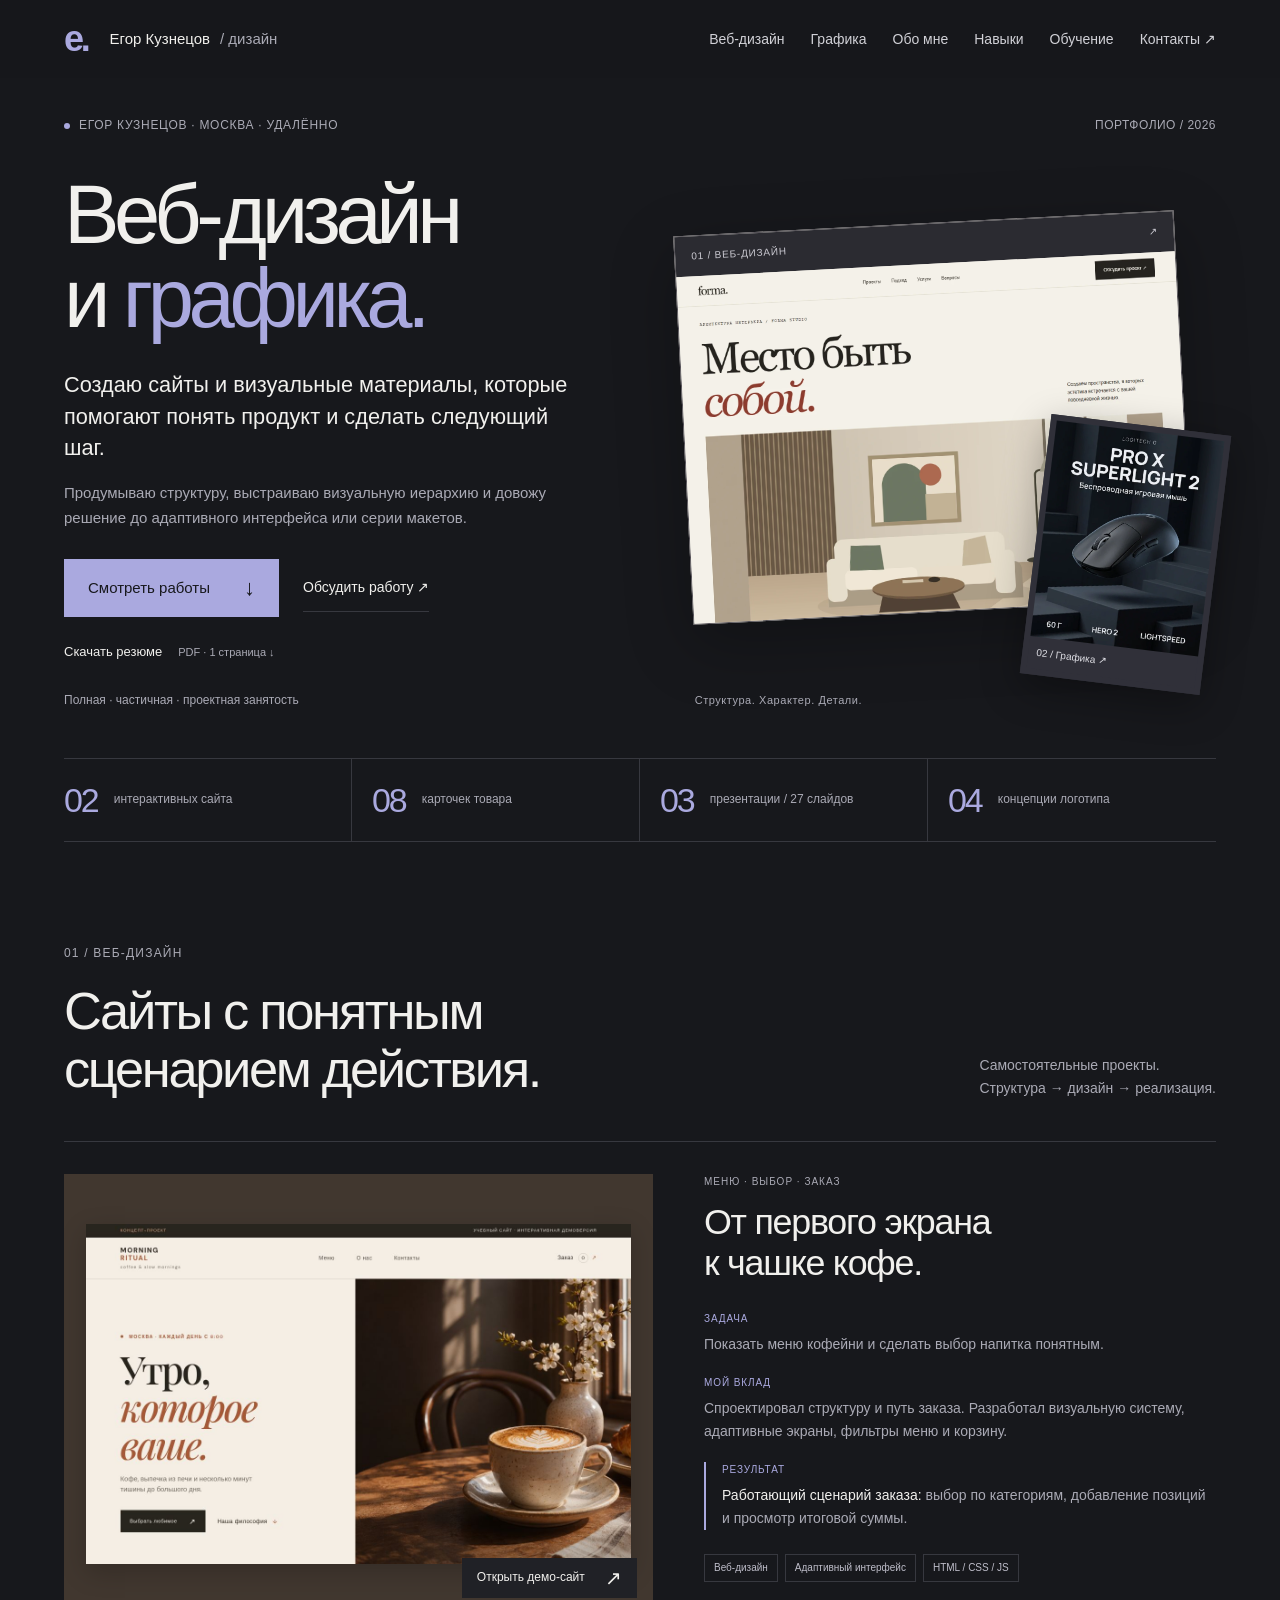
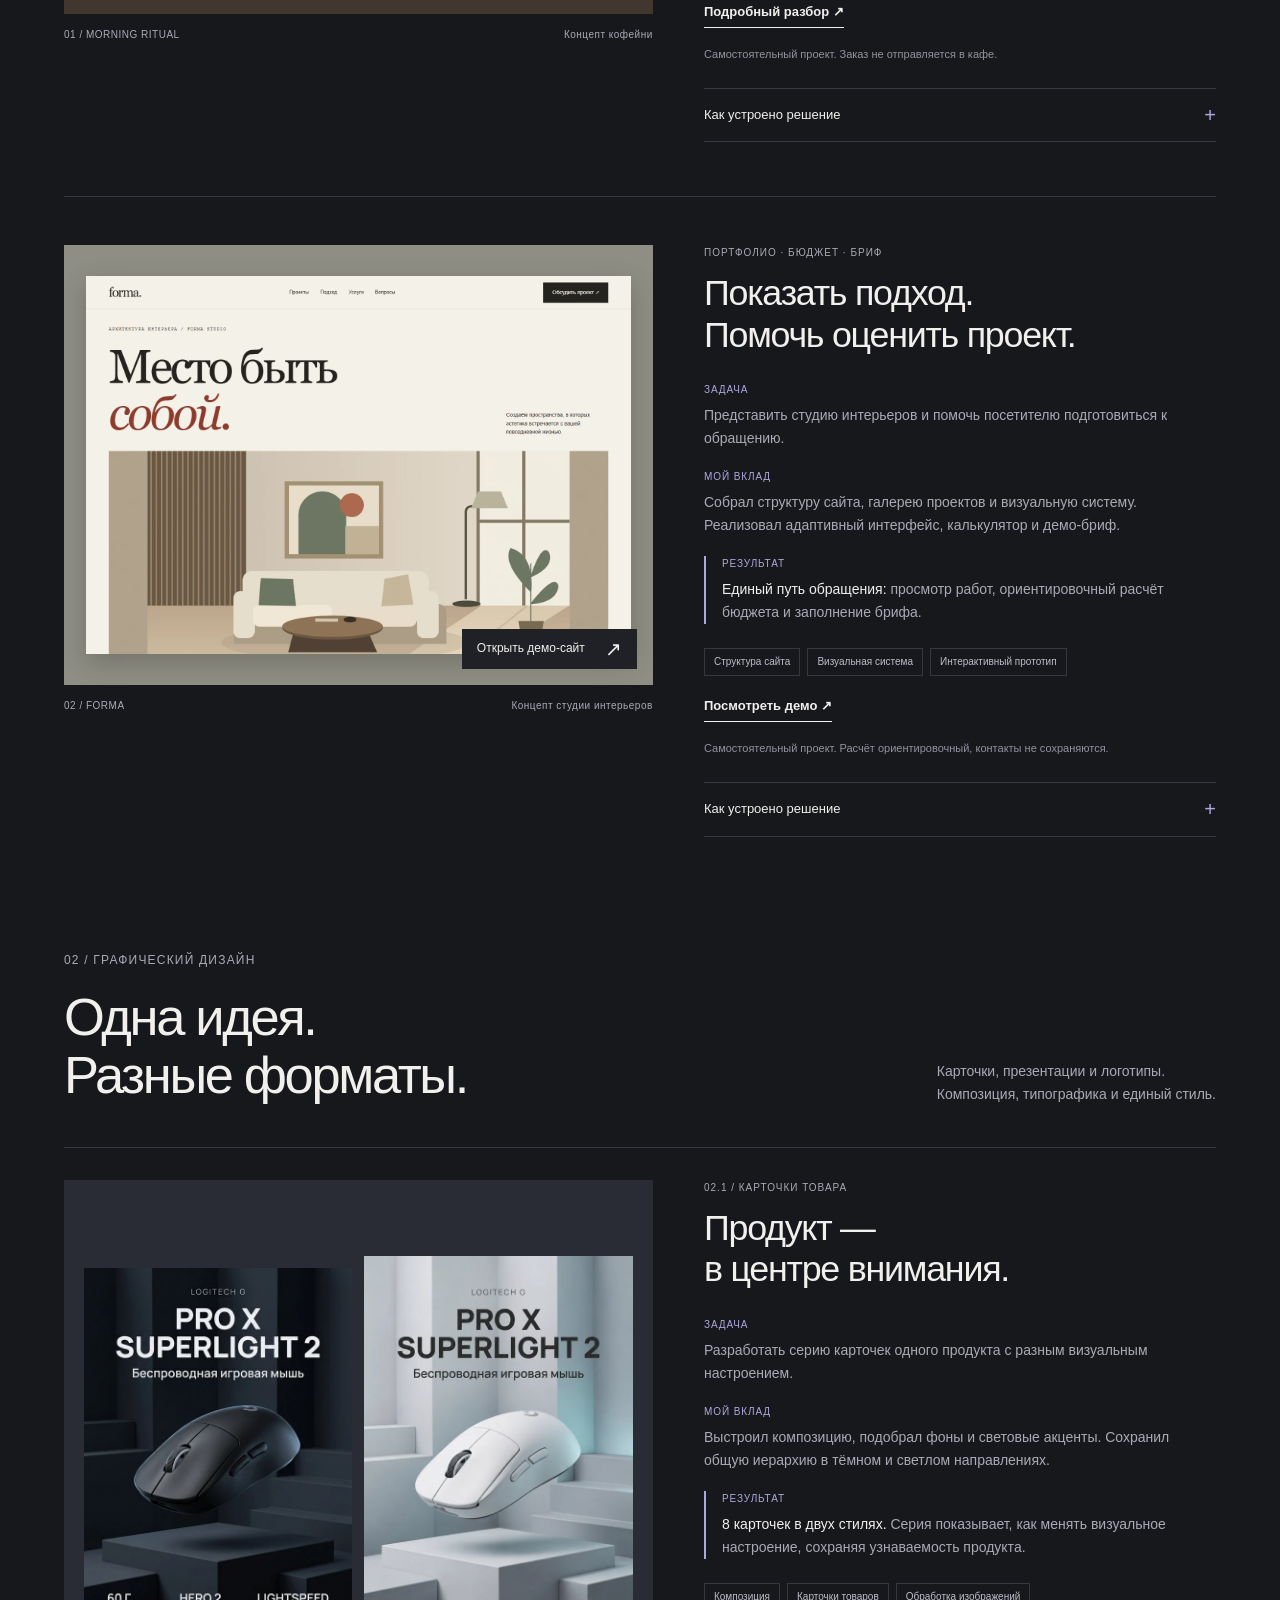
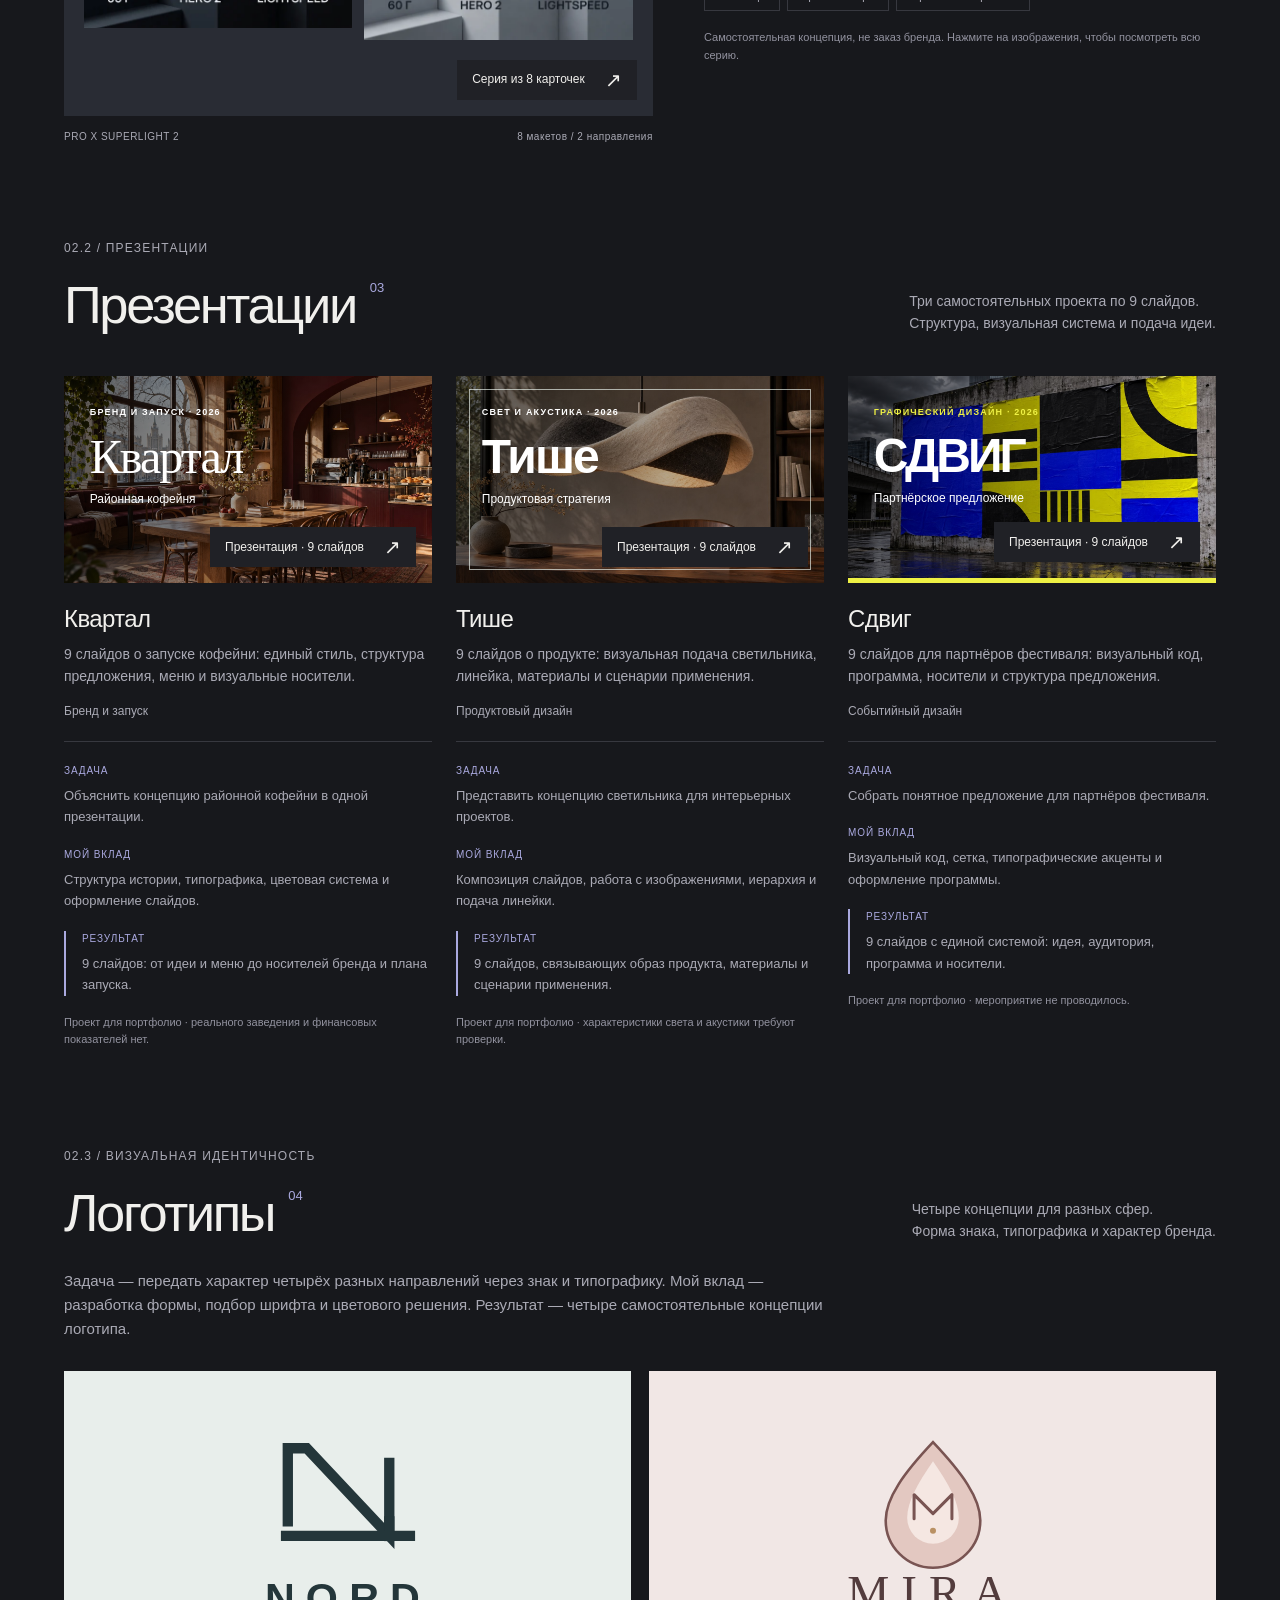
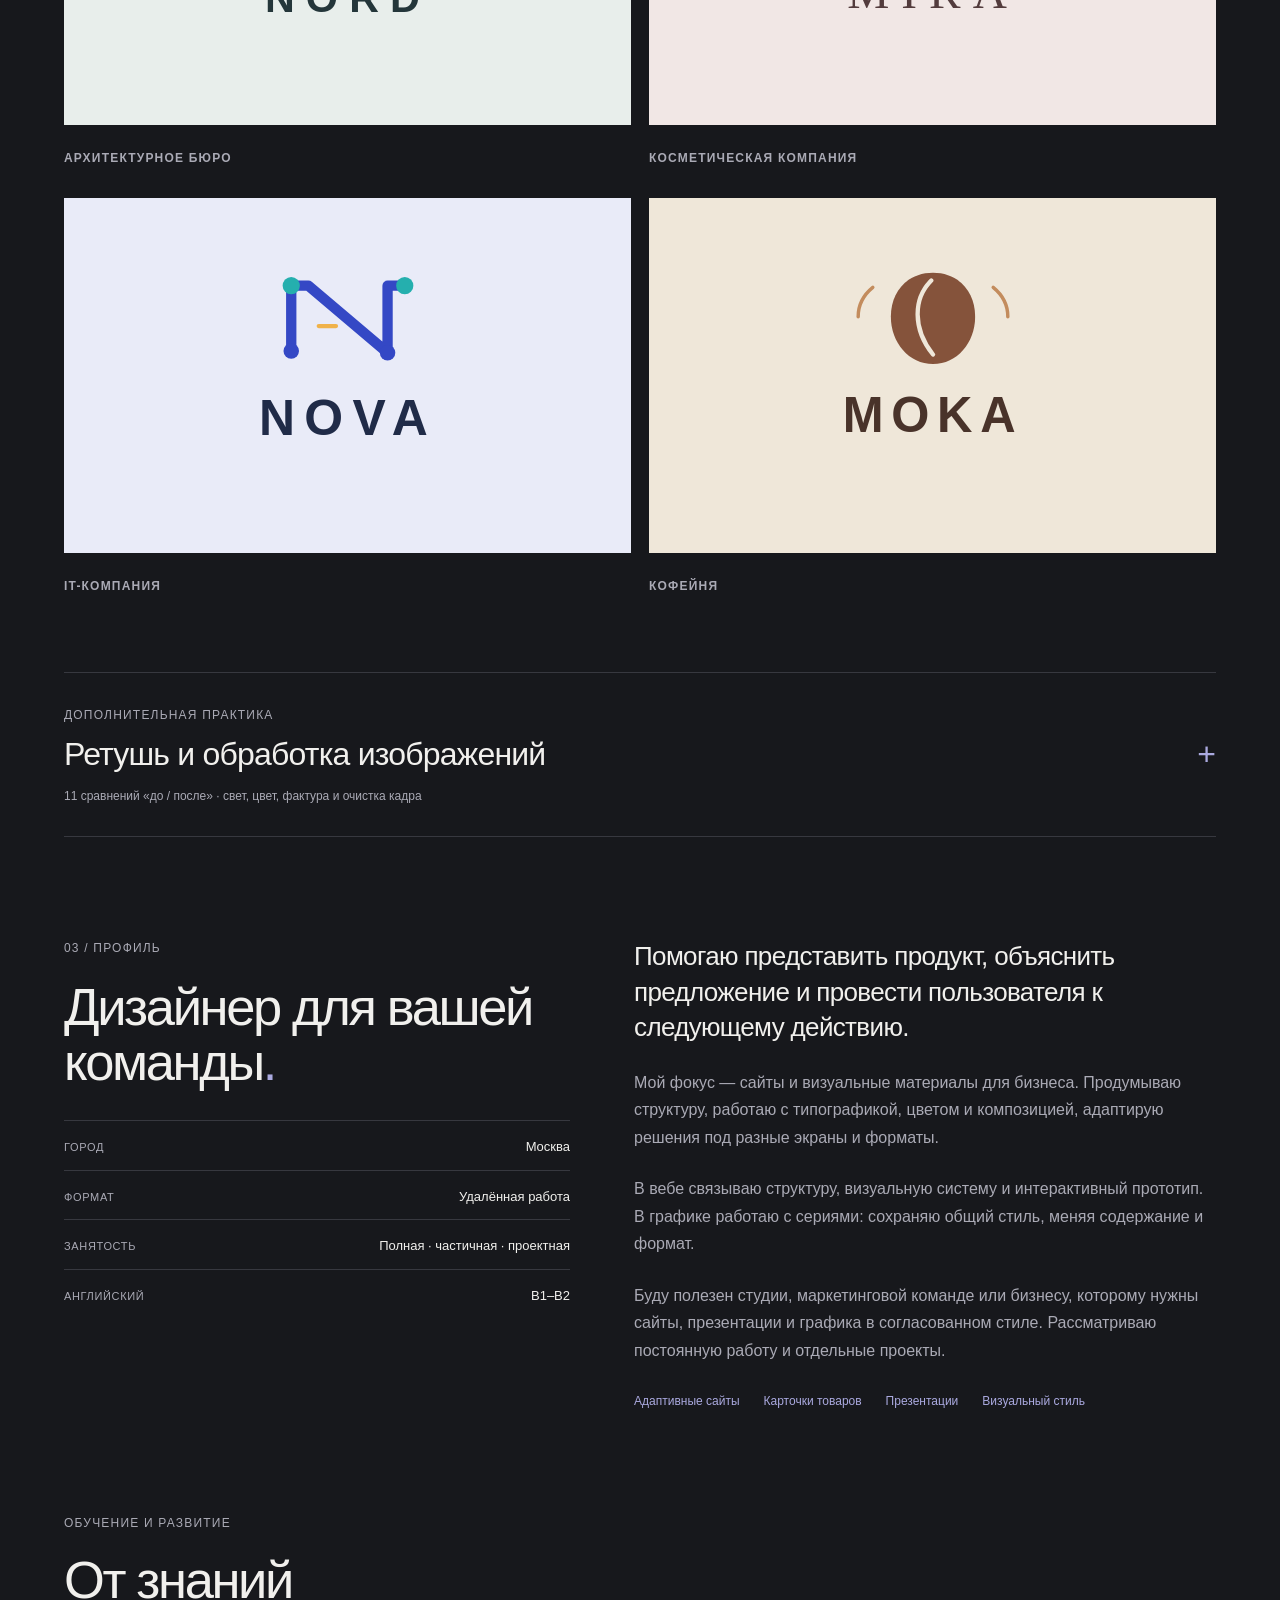
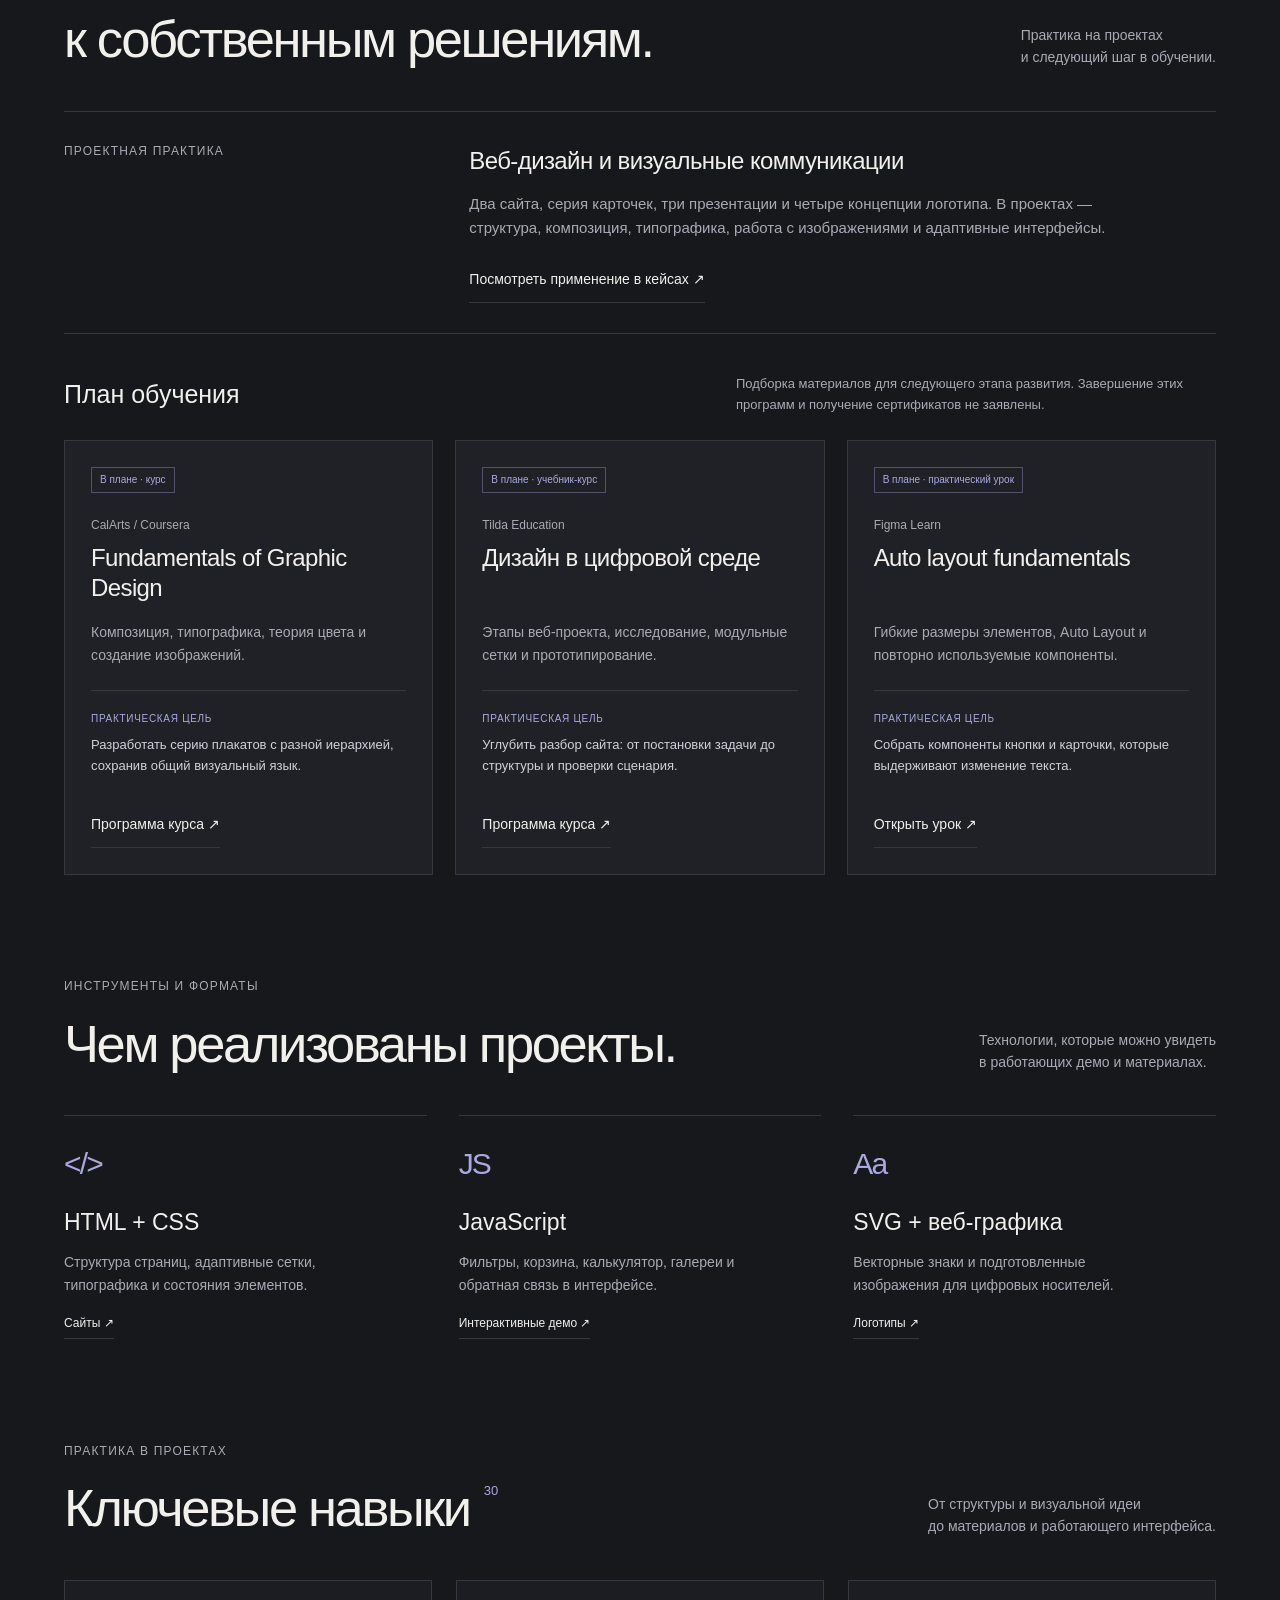
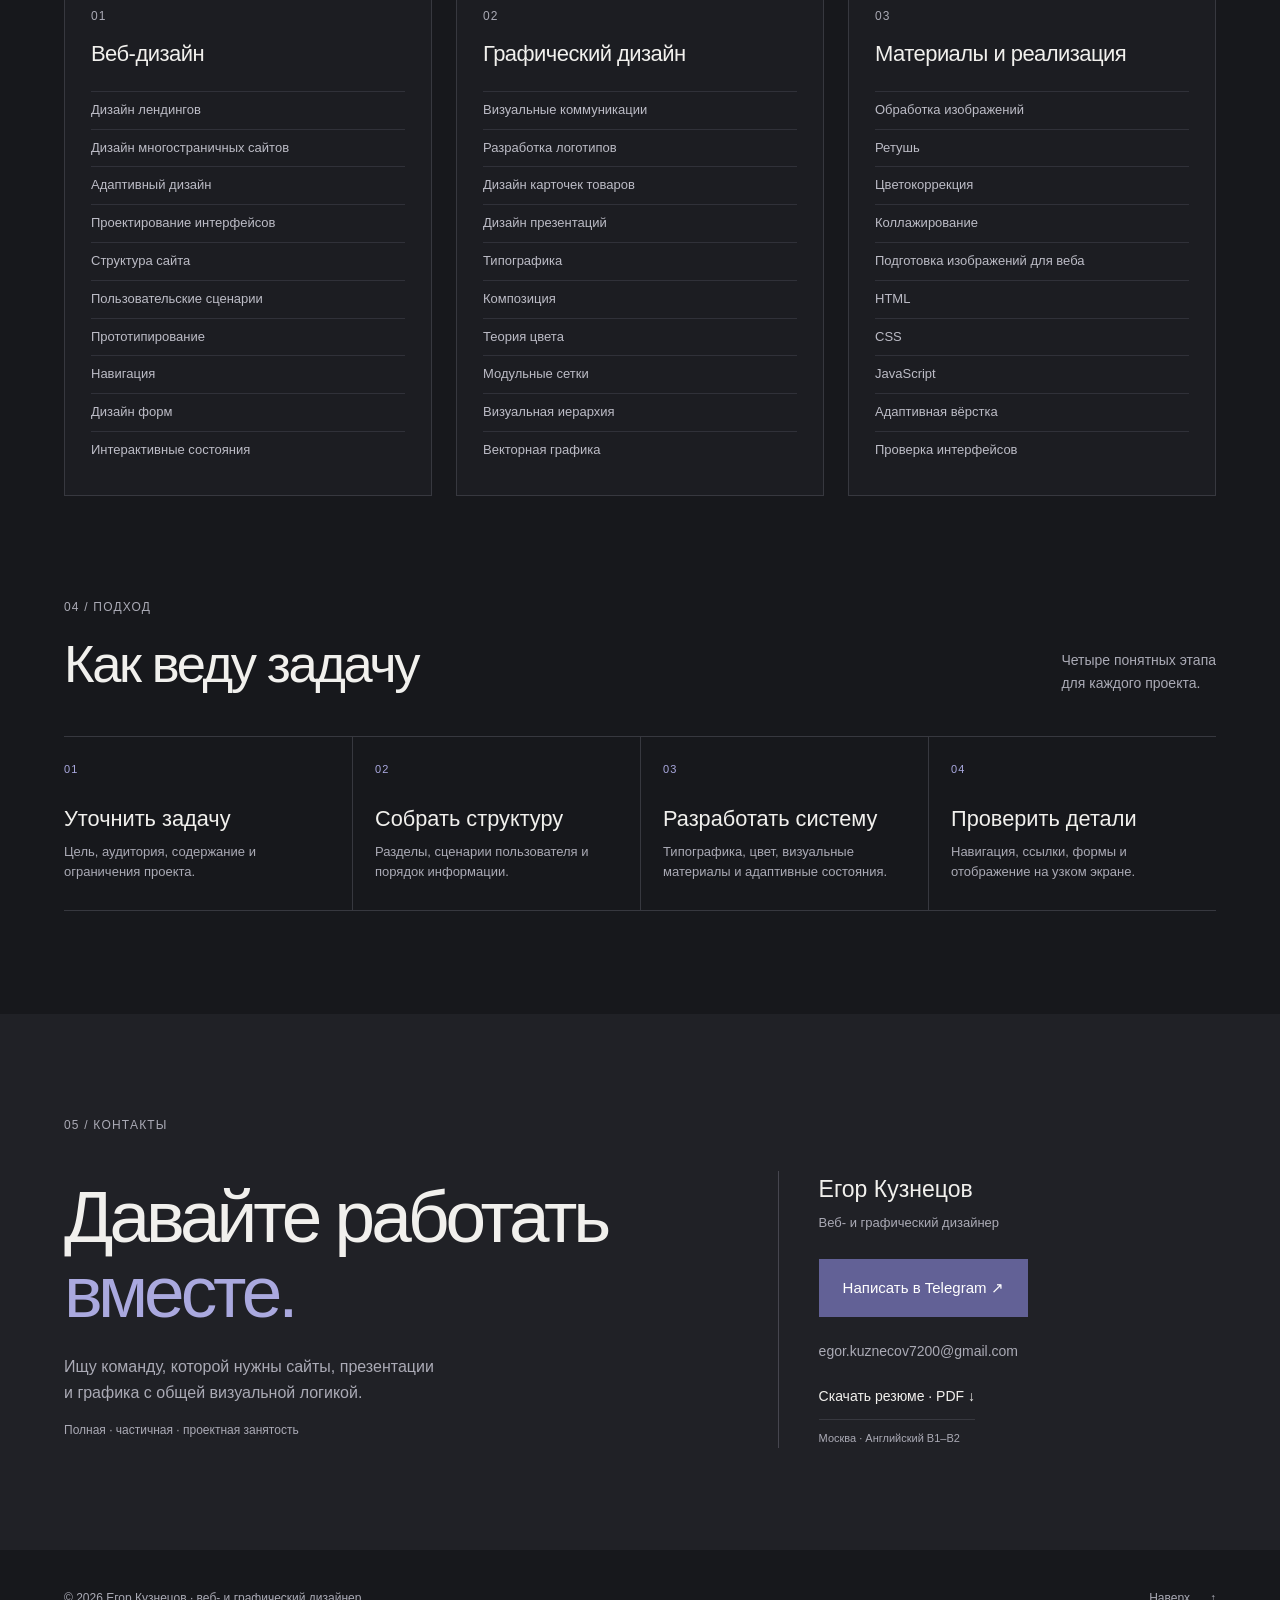
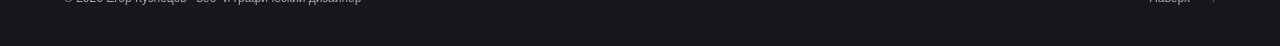
==== commit fd98cc6c: "Add learning plan, project decision diagrams and downloadable resume" ====
--- a/index.html
+++ b/index.html
@@ -8,7 +8,7 @@
   <title>Егор Кузнецов — Веб- и графический дизайнер · Портфолио</title>
   <link rel="stylesheet" href="css/styles.css?v=20261109">
   <script src="js/main.js?v=20261106g" defer></script>
-  <link rel="stylesheet" href="css/portfolio.css?v=20261109">
+  <link rel="stylesheet" href="css/portfolio.css?v=20261109b">
   <link rel="canonical" href="https://egor-kuznecov-design.github.io/egor-portfolio/">
 </head>
 <body class="portfolio-v2">
@@ -16,12 +16,12 @@
   <header class="header"><div class="container header-inner">
     <a class="brand" href="#top" aria-label="Егор Кузнецов — на первый экран"><span class="brand-mark" aria-hidden="true">е.</span> Егор Кузнецов <span class="brand-role">/ дизайн</span></a>
     <button class="menu-toggle" type="button" aria-expanded="false" aria-controls="navigation">Меню <span aria-hidden="true">+</span></button>
-    <nav class="navigation" id="navigation" aria-label="Главная навигация"><a href="#work">Веб-дизайн</a><a href="#graphic">Графика</a><a href="#about">Обо мне</a><a href="#services">Навыки</a><a href="#contact">Контакты ↗</a></nav>
+    <nav class="navigation" id="navigation" aria-label="Главная навигация"><a href="#work">Веб-дизайн</a><a href="#graphic">Графика</a><a href="#about">Обо мне</a><a href="#services">Навыки</a><a href="#education">Обучение</a><a href="#contact">Контакты ↗</a></nav>
   </div></header>
   <main id="main">
     <section class="intro-section container" id="top" aria-labelledby="hero-title">
       <div class="intro-topline"><p class="eyebrow"><span class="dot" aria-hidden="true"></span> Егор Кузнецов · Москва · Удалённо</p><span class="small-label">Портфолио / <span data-year>2026</span></span></div>
-      <div class="intro-grid"><div class="intro-copy"><h1 id="hero-title">Веб-дизайн<br>и <span class="accent">графика.</span></h1><p class="intro-summary">Создаю сайты и визуальные материалы, которые помогают понять продукт и&nbsp;сделать следующий шаг.</p><p class="intro-detail">Продумываю структуру, выстраиваю визуальную иерархию и довожу решение до адаптивного интерфейса или серии макетов.</p><div class="intro-actions"><a class="button" href="#work">Смотреть работы <span aria-hidden="true">↓</span></a><a class="text-link" href="https://t.me/Egor43211234" target="_blank" rel="noopener noreferrer">Обсудить работу ↗</a></div><p class="intro-employment">Полная · частичная · проектная занятость</p></div>
+      <div class="intro-grid"><div class="intro-copy"><h1 id="hero-title">Веб-дизайн<br>и <span class="accent">графика.</span></h1><p class="intro-summary">Создаю сайты и визуальные материалы, которые помогают понять продукт и&nbsp;сделать следующий шаг.</p><p class="intro-detail">Продумываю структуру, выстраиваю визуальную иерархию и довожу решение до адаптивного интерфейса или серии макетов.</p><div class="intro-actions"><a class="button" href="#work">Смотреть работы <span aria-hidden="true">↓</span></a><a class="text-link" href="https://t.me/Egor43211234" target="_blank" rel="noopener noreferrer">Обсудить работу ↗</a></div><a class="resume-link" href="assets/documents/egor-kuznecov-resume.pdf" download="Egor-Kuznecov-Resume.pdf">Скачать резюме <span>PDF · 1 страница ↓</span></a><p class="intro-employment">Полная · частичная · проектная занятость</p></div>
       <div class="intro-preview" aria-label="Избранные работы"><a class="preview-site" href="#work"><span class="preview-bar"><span>01 / Веб-дизайн</span><span aria-hidden="true">↗</span></span><img src="assets/images/forma-preview.webp" width="1440" height="1000" alt="Превью сайта FORMA — студия интерьеров" fetchpriority="high"></a><a class="preview-graphic" href="#product-cards"><img src="assets/images/mouse-1-preview.webp" width="560" height="750" alt="Карточка товара PRO X Superlight 2"><span>02 / Графика ↗</span></a><span class="preview-caption">Структура. Характер. Детали.</span></div></div>
       <nav class="evidence-strip" aria-label="Результаты проектов"><a href="#work"><strong>02</strong><span>интерактивных сайта</span></a><a href="#product-cards"><strong>08</strong><span>карточек товара</span></a><a href="#presentations"><strong>03</strong><span>презентации / 27 слайдов</span></a><a href="#identity"><strong>04</strong><span>концепции логотипа</span></a></nav>
     </section>
@@ -30,11 +30,11 @@
       <article class="feature-case" data-reveal><div class="case-visual"><a class="project-art site-preview-art morning-art" href="https://morning-ritual-coffee.halebook130.chatgpt.site" target="_blank" rel="noopener noreferrer" aria-label="Открыть демо-сайт MORNING RITUAL — кофейня, в новой вкладке">
             <img src="assets/images/morning-site.png" width="1200" height="750" loading="lazy" decoding="async" alt="Первый экран сайта MORNING RITUAL: навигация, предложение и кнопка выбора меню">
             <span class="view-label">Открыть демо-сайт <span aria-hidden="true">↗</span></span>
-          </a><div class="visual-footer"><span>01 / MORNING RITUAL</span><span>Концепт кофейни</span></div></div><div class="case-story"><p class="eyebrow">Меню · выбор · заказ</p><h3>От первого экрана<br>к чашке кофе.</h3><dl class="case-facts"><div><dt>Задача</dt><dd>Показать меню кофейни и сделать выбор напитка понятным.</dd></div><div><dt>Мой вклад</dt><dd>Спроектировал структуру и путь заказа. Разработал визуальную систему, адаптивные экраны, фильтры меню и корзину.</dd></div><div class="case-outcome"><dt>Результат</dt><dd><strong>Работающий сценарий заказа:</strong> выбор по категориям, добавление позиций и просмотр итоговой суммы.</dd></div></dl><ul class="project-tags" aria-label="Навыки в проекте"><li>Веб-дизайн</li><li>Адаптивный интерфейс</li><li>HTML / CSS / JS</li></ul><a class="case-page-link" href="case-morning-ritual.html">Подробный разбор ↗</a><p class="case-status">Самостоятельный проект. Заказ не отправляется в кафе.</p></div></article>
+          </a><div class="visual-footer"><span>01 / MORNING RITUAL</span><span>Концепт кофейни</span></div></div><div class="case-story"><p class="eyebrow">Меню · выбор · заказ</p><h3>От первого экрана<br>к чашке кофе.</h3><dl class="case-facts"><div><dt>Задача</dt><dd>Показать меню кофейни и сделать выбор напитка понятным.</dd></div><div><dt>Мой вклад</dt><dd>Спроектировал структуру и путь заказа. Разработал визуальную систему, адаптивные экраны, фильтры меню и корзину.</dd></div><div class="case-outcome"><dt>Результат</dt><dd><strong>Работающий сценарий заказа:</strong> выбор по категориям, добавление позиций и просмотр итоговой суммы.</dd></div></dl><ul class="project-tags" aria-label="Навыки в проекте"><li>Веб-дизайн</li><li>Адаптивный интерфейс</li><li>HTML / CSS / JS</li></ul><a class="case-page-link" href="case-morning-ritual.html">Подробный разбор ↗</a><p class="case-status">Самостоятельный проект. Заказ не отправляется в кафе.</p><details class="design-breakdown" id="morning-decisions"><summary><span>Как устроено решение</span><span aria-hidden="true">+</span></summary><div class="breakdown-body"><p class="eyebrow">MORNING RITUAL / Схема решения</p><ol class="scenario-route"><li>Первый экран</li><li>Меню</li><li>Фильтр</li><li>Корзина</li></ol><div class="breakdown-grid"><div><h4>Структура и акценты</h4><p>Главное действие — переход к меню. Название, состав и цена находятся в одной карточке; категории помогают сократить список.</p><div class="palette" aria-label="Палитра схемы"><span><i style="--swatch:#f3f1ed"></i>Фон</span><span><i style="--swatch:#17181c"></i>Текст</span><span><i style="--swatch:#e1a66f"></i>Акцент</span></div></div><div><h4>Адаптация композиции</h4><div class="wireframes" aria-label="Схема двухколоночного экрана на компьютере и одноколоночного на телефоне"><div class="wireframe desktop-wire"><i class="wire-nav"></i><div class="wire-columns"><span><i></i><i></i><b></b></span><em></em></div><div class="wire-cards"><i></i><i></i><i></i></div></div><div class="wireframe mobile-wire"><i class="wire-nav"></i><div class="wire-columns"><span><i></i><i></i><b></b></span><em></em></div></div></div><p>На широком экране текст и изображение расположены рядом. На узком — последовательно, с сохранением приоритета основного действия.</p></div></div><p class="diagram-note">Схематичный разбор готового проекта: показывает логику композиции, а не исходный рабочий макет.</p></div></details></div></article>
       <article class="feature-case" data-reveal><div class="case-visual"><a class="project-art site-preview-art forma-preview-art" href="https://forma-interiors-studio.halebook130.chatgpt.site" target="_blank" rel="noopener noreferrer" aria-label="Открыть демо-сайт FORMA — студия интерьеров, в новой вкладке">
             <img src="assets/images/forma-preview.webp" width="1440" height="1000" loading="lazy" decoding="async" alt="Первый экран сайта FORMA: навигация, крупный заголовок и иллюстрация интерьера">
             <span class="view-label">Открыть демо-сайт <span aria-hidden="true">↗</span></span>
-          </a><div class="visual-footer"><span>02 / FORMA</span><span>Концепт студии интерьеров</span></div></div><div class="case-story"><p class="eyebrow">Портфолио · бюджет · бриф</p><h3>Показать подход.<br>Помочь оценить проект.</h3><dl class="case-facts"><div><dt>Задача</dt><dd>Представить студию интерьеров и помочь посетителю подготовиться к обращению.</dd></div><div><dt>Мой вклад</dt><dd>Собрал структуру сайта, галерею проектов и визуальную систему. Реализовал адаптивный интерфейс, калькулятор и демо-бриф.</dd></div><div class="case-outcome"><dt>Результат</dt><dd><strong>Единый путь обращения:</strong> просмотр работ, ориентировочный расчёт бюджета и заполнение брифа.</dd></div></dl><ul class="project-tags" aria-label="Навыки в проекте"><li>Структура сайта</li><li>Визуальная система</li><li>Интерактивный прототип</li></ul><a class="case-page-link" href="https://forma-interiors-studio.halebook130.chatgpt.site" target="_blank" rel="noopener noreferrer">Посмотреть демо ↗</a><p class="case-status">Самостоятельный проект. Расчёт ориентировочный, контакты не сохраняются.</p></div></article>
+          </a><div class="visual-footer"><span>02 / FORMA</span><span>Концепт студии интерьеров</span></div></div><div class="case-story"><p class="eyebrow">Портфолио · бюджет · бриф</p><h3>Показать подход.<br>Помочь оценить проект.</h3><dl class="case-facts"><div><dt>Задача</dt><dd>Представить студию интерьеров и помочь посетителю подготовиться к обращению.</dd></div><div><dt>Мой вклад</dt><dd>Собрал структуру сайта, галерею проектов и визуальную систему. Реализовал адаптивный интерфейс, калькулятор и демо-бриф.</dd></div><div class="case-outcome"><dt>Результат</dt><dd><strong>Единый путь обращения:</strong> просмотр работ, ориентировочный расчёт бюджета и заполнение брифа.</dd></div></dl><ul class="project-tags" aria-label="Навыки в проекте"><li>Структура сайта</li><li>Визуальная система</li><li>Интерактивный прототип</li></ul><a class="case-page-link" href="https://forma-interiors-studio.halebook130.chatgpt.site" target="_blank" rel="noopener noreferrer">Посмотреть демо ↗</a><p class="case-status">Самостоятельный проект. Расчёт ориентировочный, контакты не сохраняются.</p><details class="design-breakdown"><summary><span>Как устроено решение</span><span aria-hidden="true">+</span></summary><div class="breakdown-body"><p class="eyebrow">FORMA / Схема решения</p><ol class="scenario-route"><li>Знакомство</li><li>Галерея</li><li>Расчёт</li><li>Бриф</li></ol><div class="breakdown-grid"><div><h4>Структура и акценты</h4><p>Сначала посетитель оценивает визуальный стиль студии, затем знакомится с работами и переходит к оценке своего проекта.</p><div class="palette" aria-label="Палитра схемы"><span><i style="--swatch:#eeece4"></i>Фон</span><span><i style="--swatch:#292e28"></i>Текст</span><span><i style="--swatch:#9c5145"></i>Акцент</span></div></div><div><h4>Адаптация композиции</h4><div class="wireframes" aria-label="Схема двухколоночного экрана на компьютере и одноколоночного на телефоне"><div class="wireframe desktop-wire"><i class="wire-nav"></i><div class="wire-columns"><span><i></i><i></i><b></b></span><em></em></div><div class="wire-cards"><i></i><i></i><i></i></div></div><div class="wireframe mobile-wire"><i class="wire-nav"></i><div class="wire-columns"><span><i></i><i></i><b></b></span><em></em></div></div></div><p>Крупный заголовок задаёт иерархию. На телефоне композиция становится одноколоночной, чтобы сохранить размер текста и последовательность просмотра.</p></div></div><p class="diagram-note">Схематичный разбор готового проекта: показывает логику композиции, а не исходный рабочий макет.</p></div></details></div></article>
     </section>
     <section class="section container graphic-work" id="graphic" aria-labelledby="graphic-title">
       <div class="section-heading"><div><p class="eyebrow">02 / Графический дизайн</p><h2 id="graphic-title">Одна идея.<br>Разные форматы.</h2></div><p class="section-note">Карточки, презентации и логотипы.<br>Композиция, типографика и единый стиль.</p></div>
@@ -192,7 +192,18 @@
         <div class="principles" aria-label="Направления работы"><span>Адаптивные сайты</span><span>Карточки товаров</span><span>Презентации</span><span>Визуальный стиль</span></div>
       </div>
     </section>
-    <section class="section container" id="services" aria-labelledby="services-title"><div class="section-heading"><div><p class="eyebrow">Практика в проектах</p><h2 id="services-title">Ключевые навыки<span class="count">30</span></h2></div><p class="section-note">От структуры и визуальной идеи<br>до материалов и работающего интерфейса.</p></div><div class="skills-grid"><div class="skill-group"><p class="eyebrow">01</p><h3>Веб-дизайн</h3><ul><li>Дизайн лендингов</li><li>Дизайн многостраничных сайтов</li><li>Адаптивный дизайн</li><li>Проектирование интерфейсов</li><li>Структура сайта</li><li>Пользовательские сценарии</li><li>Прототипирование</li><li>Навигация</li><li>Дизайн форм</li><li>Интерактивные состояния</li></ul></div><div class="skill-group"><p class="eyebrow">02</p><h3>Графический дизайн</h3><ul><li>Визуальные коммуникации</li><li>Разработка логотипов</li><li>Дизайн карточек товаров</li><li>Дизайн презентаций</li><li>Типографика</li><li>Композиция</li><li>Теория цвета</li><li>Модульные сетки</li><li>Визуальная иерархия</li><li>Векторная графика</li></ul></div><div class="skill-group"><p class="eyebrow">03</p><h3>Материалы и реализация</h3><ul><li>Обработка изображений</li><li>Ретушь</li><li>Цветокоррекция</li><li>Коллажирование</li><li>Подготовка изображений для веба</li><li>HTML</li><li>CSS</li><li>JavaScript</li><li>Адаптивная вёрстка</li><li>Проверка интерфейсов</li></ul></div></div></section>
+    <section class="section container learning" id="education" aria-labelledby="education-title">
+  <div class="section-heading"><div><p class="eyebrow">Обучение и развитие</p><h2 id="education-title">От знаний<br>к собственным решениям.</h2></div><p class="section-note">Практика на проектах<br>и следующий шаг в обучении.</p></div>
+  <div class="practice-banner"><span class="eyebrow">Проектная практика</span><div><h3>Веб-дизайн и визуальные коммуникации</h3><p>Два сайта, серия карточек, три презентации и четыре концепции логотипа. В проектах — структура, композиция, типографика, работа с изображениями и адаптивные интерфейсы.</p><a class="text-link" href="#work">Посмотреть применение в кейсах ↗</a></div></div>
+  <div class="learning-heading" id="learning-plan"><h3>План обучения</h3><p>Подборка материалов для следующего этапа развития. Завершение этих программ и получение сертификатов не заявлены.</p></div>
+  <div class="course-grid">
+    <article class="course-card"><span class="course-status">В плане · курс</span><p class="course-school">CalArts / Coursera</p><h3>Fundamentals of Graphic Design</h3><p>Композиция, типографика, теория цвета и создание изображений.</p><div class="course-practice"><span>Практическая цель</span>Разработать серию плакатов с разной иерархией, сохранив общий визуальный язык.</div><a class="text-link" href="https://www.coursera.org/learn/fundamentals-of-graphic-design" target="_blank" rel="noopener noreferrer">Программа курса ↗</a></article>
+    <article class="course-card"><span class="course-status">В плане · учебник-курс</span><p class="course-school">Tilda Education</p><h3>Дизайн в цифровой среде</h3><p>Этапы веб-проекта, исследование, модульные сетки и прототипирование.</p><div class="course-practice"><span>Практическая цель</span>Углубить разбор сайта: от постановки задачи до структуры и проверки сценария.</div><a class="text-link" href="https://tilda.education/courses/web-design/" target="_blank" rel="noopener noreferrer">Программа курса ↗</a></article>
+    <article class="course-card"><span class="course-status">В плане · практический урок</span><p class="course-school">Figma Learn</p><h3>Auto layout fundamentals</h3><p>Гибкие размеры элементов, Auto Layout и повторно используемые компоненты.</p><div class="course-practice"><span>Практическая цель</span>Собрать компоненты кнопки и карточки, которые выдерживают изменение текста.</div><a class="text-link" href="https://help.figma.com/hc/en-us/articles/31351261703063-FD4B-Auto-layout-fundamentals" target="_blank" rel="noopener noreferrer">Открыть урок ↗</a></article>
+  </div>
+</section>
+<section class="section container toolbox" id="tools" aria-labelledby="tools-title"><div class="section-heading"><div><p class="eyebrow">Инструменты и форматы</p><h2 id="tools-title">Чем реализованы проекты.</h2></div><p class="section-note">Технологии, которые можно увидеть<br>в работающих демо и материалах.</p></div><div class="tool-grid"><article><span class="tool-symbol">&lt;/&gt;</span><h3>HTML + CSS</h3><p>Структура страниц, адаптивные сетки, типографика и состояния элементов.</p><a href="#work">Сайты ↗</a></article><article><span class="tool-symbol">JS</span><h3>JavaScript</h3><p>Фильтры, корзина, калькулятор, галереи и обратная связь в интерфейсе.</p><a href="#work">Интерактивные демо ↗</a></article><article><span class="tool-symbol">Aa</span><h3>SVG + веб-графика</h3><p>Векторные знаки и подготовленные изображения для цифровых носителей.</p><a href="#identity">Логотипы ↗</a></article></div></section>
+<section class="section container" id="services" aria-labelledby="services-title"><div class="section-heading"><div><p class="eyebrow">Практика в проектах</p><h2 id="services-title">Ключевые навыки<span class="count">30</span></h2></div><p class="section-note">От структуры и визуальной идеи<br>до материалов и работающего интерфейса.</p></div><div class="skills-grid"><div class="skill-group"><p class="eyebrow">01</p><h3>Веб-дизайн</h3><ul><li>Дизайн лендингов</li><li>Дизайн многостраничных сайтов</li><li>Адаптивный дизайн</li><li>Проектирование интерфейсов</li><li>Структура сайта</li><li>Пользовательские сценарии</li><li>Прототипирование</li><li>Навигация</li><li>Дизайн форм</li><li>Интерактивные состояния</li></ul></div><div class="skill-group"><p class="eyebrow">02</p><h3>Графический дизайн</h3><ul><li>Визуальные коммуникации</li><li>Разработка логотипов</li><li>Дизайн карточек товаров</li><li>Дизайн презентаций</li><li>Типографика</li><li>Композиция</li><li>Теория цвета</li><li>Модульные сетки</li><li>Визуальная иерархия</li><li>Векторная графика</li></ul></div><div class="skill-group"><p class="eyebrow">03</p><h3>Материалы и реализация</h3><ul><li>Обработка изображений</li><li>Ретушь</li><li>Цветокоррекция</li><li>Коллажирование</li><li>Подготовка изображений для веба</li><li>HTML</li><li>CSS</li><li>JavaScript</li><li>Адаптивная вёрстка</li><li>Проверка интерфейсов</li></ul></div></div></section>
     <section class="section container process" id="process" aria-labelledby="process-title">
       <div class="section-heading" data-reveal><div><p class="eyebrow">04 / Подход</p><h2 id="process-title">Как веду задачу</h2></div><p class="section-note">Четыре понятных этапа<br>для каждого проекта.</p></div>
       <div class="process-grid">
@@ -202,7 +213,7 @@
         <article class="process-step" data-reveal><span>04</span><h3>Проверить детали</h3><p>Навигация, ссылки, формы и отображение на узком экране.</p></article>
       </div>
     </section>
-    <section class="contact" id="contact" aria-labelledby="contact-title"><div class="container"><p class="eyebrow">05 / Контакты</p><div class="contact-layout"><div><h2 id="contact-title">Давайте работать<br><span class="accent">вместе.</span></h2><p class="contact-description">Ищу команду, которой нужны сайты, презентации<br>и графика с общей визуальной логикой.</p><p class="contact-format">Полная · частичная · проектная занятость</p></div><div class="contact-card"><p>Егор Кузнецов</p><span>Веб- и графический дизайнер</span><a class="button" href="https://t.me/Egor43211234" target="_blank" rel="noopener noreferrer">Написать в Telegram ↗</a><a class="contact-handle" href="mailto:egor.kuznecov7200@gmail.com">egor.kuznecov7200@gmail.com</a><span class="contact-small">Москва · Английский B1–B2</span></div></div></div></section>
+    <section class="contact" id="contact" aria-labelledby="contact-title"><div class="container"><p class="eyebrow">05 / Контакты</p><div class="contact-layout"><div><h2 id="contact-title">Давайте работать<br><span class="accent">вместе.</span></h2><p class="contact-description">Ищу команду, которой нужны сайты, презентации<br>и графика с общей визуальной логикой.</p><p class="contact-format">Полная · частичная · проектная занятость</p></div><div class="contact-card"><p>Егор Кузнецов</p><span>Веб- и графический дизайнер</span><a class="button" href="https://t.me/Egor43211234" target="_blank" rel="noopener noreferrer">Написать в Telegram ↗</a><a class="contact-handle" href="mailto:egor.kuznecov7200@gmail.com">egor.kuznecov7200@gmail.com</a><a class="text-link" href="assets/documents/egor-kuznecov-resume.pdf" download="Egor-Kuznecov-Resume.pdf">Скачать резюме · PDF ↓</a><span class="contact-small">Москва · Английский B1–B2</span></div></div></div></section>
   </main>
   <footer class="footer container"><p>© <span data-year>2026</span> Егор Кузнецов · веб- и графический дизайнер</p><a href="#top">Наверх <span aria-hidden="true">↑</span></a></footer>
 
--- a/css/portfolio.css
+++ b/css/portfolio.css
@@ -174,3 +174,79 @@
 @media (prefers-reduced-motion: reduce) {
   .preview-site, .preview-graphic { transition: none; }
 }
+
+/* Learning, downloadable profile and project reasoning. */
+@media (min-width:801px) { .feature-case .case-visual { position: sticky; top: 108px; } }
+.resume-link { display: flex; align-items: center; gap: 16px; width: fit-content; font-size: 13px; margin-top: 18px; min-height: 36px; }
+.resume-link span { color: var(--muted); font-size: 11px; }
+.resume-link:hover { color: var(--accent); }
+.practice-banner { border-block: 1px solid var(--line); padding: 30px 0; display: grid; grid-template-columns: 1fr 2fr; gap: 32px; }
+.practice-banner h3 { font-size: 24px; font-weight: 450; letter-spacing: -.025em; }
+.practice-banner p { color: var(--muted); font-size: 15px; margin: 12px 0 16px; max-width: 690px; }
+.practice-banner .text-link { display: inline-block; }
+.learning-heading { display: flex; justify-content: space-between; gap: 28px; margin: 40px 0 24px; }
+.learning-heading h3 { font-size: 25px; font-weight: 450; }
+.learning-heading p { max-width: 480px; font-size: 13px; color: var(--muted); }
+.course-grid { display: grid; grid-template-columns: repeat(3,minmax(0,1fr)); gap: 22px; }
+.course-card { display: flex; flex-direction: column; padding: 26px; background: #202126; border: 1px solid var(--line); }
+.course-status { align-self: flex-start; font-size: 10px; padding: 4px 8px; color: var(--accent); border: 1px solid #53516c; }
+.course-card .course-school { font-size: 12px; color: var(--muted); margin-top: 23px; }
+.course-card h3 { font-weight: 450; font-size: 24px; line-height: 1.25; letter-spacing: -.025em; margin-top: 8px; min-height: 60px; }
+.course-card > p:not(.course-school) { color: var(--muted); font-size: 14px; margin-top: 18px; }
+.course-practice { font-size: 13px; color: #d1d0da; margin: 24px 0; padding-top: 20px; border-top: 1px solid var(--line); }
+.course-practice span { display: block; font-size: 10px; letter-spacing: .07em; text-transform: uppercase; color: var(--accent); margin-bottom: 8px; }
+.course-card > a { align-self: flex-start; margin-top: auto; }
+.tool-grid { display: grid; grid-template-columns: repeat(3,minmax(0,1fr)); gap: 32px; }
+.tool-grid article { border-top: 1px solid var(--line); padding-top: 24px; }
+.tool-symbol { color: var(--accent); font-size: 30px; letter-spacing: -.06em; }
+.tool-grid h3 { font-weight: 450; font-size: 23px; margin: 16px 0 10px; }
+.tool-grid p { font-size: 14px; color: var(--muted); max-width: 310px; }
+.tool-grid a { display: inline-block; margin-top: 18px; font-size: 12px; border-bottom: 1px solid var(--line); padding-bottom: 5px; }
+.design-breakdown { margin-top: 24px; border-block: 1px solid var(--line); }
+.design-breakdown > summary { display: flex; justify-content: space-between; gap: 14px; cursor: pointer; padding: 16px 0; font-size: 13px; list-style: none; }
+.design-breakdown > summary::-webkit-details-marker { display: none; }
+.design-breakdown > summary > span:last-child { color: var(--accent); font-size: 20px; line-height: 1; }
+.design-breakdown[open] > summary > span:last-child { transform: rotate(45deg); }
+.design-breakdown > summary:focus-visible { outline: 2px solid var(--accent); outline-offset: 4px; }
+.breakdown-body { padding: 12px 0 24px; }
+.breakdown-body .eyebrow { font-size: 9px; }
+.scenario-route { display: grid; grid-template-columns: repeat(4,minmax(0,1fr)); gap: 6px; list-style: none; counter-reset: route; padding: 0; margin: 16px 0 24px; }
+.scenario-route li { counter-increment: route; font-size: 10px; background: #25262e; padding: 10px 8px; }
+.scenario-route li::before { content: '0' counter(route); display: block; color: var(--accent); margin-bottom: 6px; }
+.breakdown-grid { display: grid; grid-template-columns: 1fr; gap: 24px; }
+.breakdown-grid h4 { margin: 0 0 10px; font-size: 14px; font-weight: 500; }
+.breakdown-grid p { font-size: 12px; color: var(--muted); }
+.palette { display: flex; gap: 20px; margin-top: 16px; }
+.palette span { display: flex; align-items: center; gap: 6px; color: var(--muted); font-size: 10px; }
+.palette i { width: 18px; height: 18px; background: var(--swatch); border: 1px solid #7776; }
+.wireframes { display: flex; gap: 20px; align-items: flex-end; padding: 20px; background: #202126; margin: 12px 0; }
+.wireframe { border: 1px solid #777386; padding: 10px; background: #2b2a33; }
+.desktop-wire { width: 70%; }
+.mobile-wire { width: 25%; }
+.wire-nav { display: block; height: 5px; background: #797583; width: 100%; margin-bottom: 14px; }
+.wire-columns { display: flex; gap: 10px; }
+.wire-columns span,.wire-columns em { width: 50%; }
+.wire-columns span i { display: block; height: 5px; background: #aaa6b7; margin: 4px 0; }
+.wire-columns span b { display: block; height: 10px; width: 50%; background: var(--accent); margin-top: 10px; }
+.wire-columns em { min-height: 47px; background: #53505f; }
+.wire-cards { display: flex; gap: 8px; margin-top: 14px; }
+.wire-cards i { height: 25px; width: 33%; background: #53505f; }
+.mobile-wire .wire-columns { display: block; }
+.mobile-wire .wire-columns span,.mobile-wire .wire-columns em { width: 100%; display: block; }
+.mobile-wire .wire-columns em { margin-top: 10px; min-height: 32px; }
+.diagram-note { color: #92929f; font-size: 10px; margin-top: 18px; }
+@media (max-width:1100px) { .portfolio-v2 .navigation { gap: 15px; } .portfolio-v2 .navigation a { font-size: 13px; } }
+@media (max-width:800px) {
+ .practice-banner { grid-template-columns: 1fr; gap: 14px; }
+ .course-grid { grid-template-columns: 1fr; }
+ .course-card h3 { min-height: 0; }
+ .learning-heading { flex-direction: column; gap: 12px; }
+ .tool-grid { gap: 20px; }
+}
+@media (max-width:540px) {
+ .tool-grid { grid-template-columns: 1fr; }
+ .course-card { padding: 24px; }
+ .practice-banner h3 { font-size: 23px; }
+ .resume-link { flex-wrap: wrap; gap: 8px 14px; }
+ .scenario-route { grid-template-columns: repeat(2,minmax(0,1fr)); }
+}
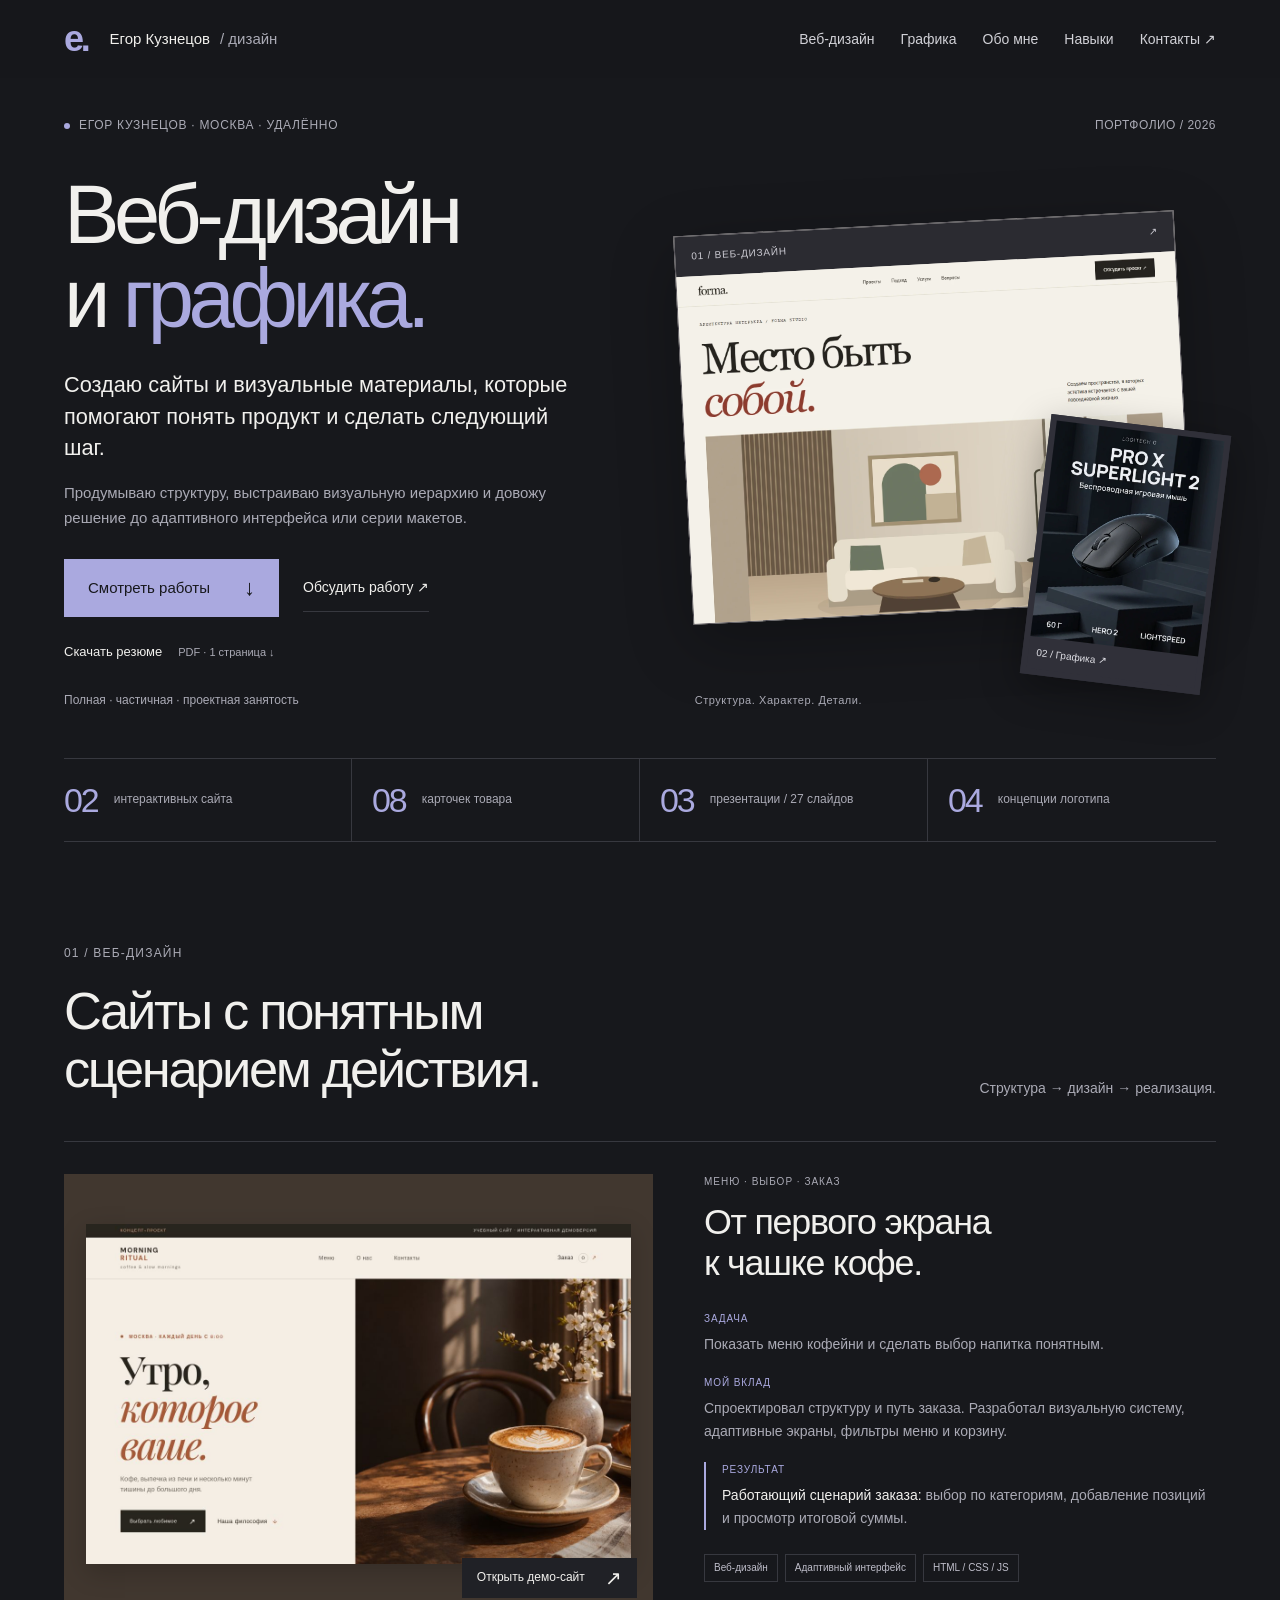
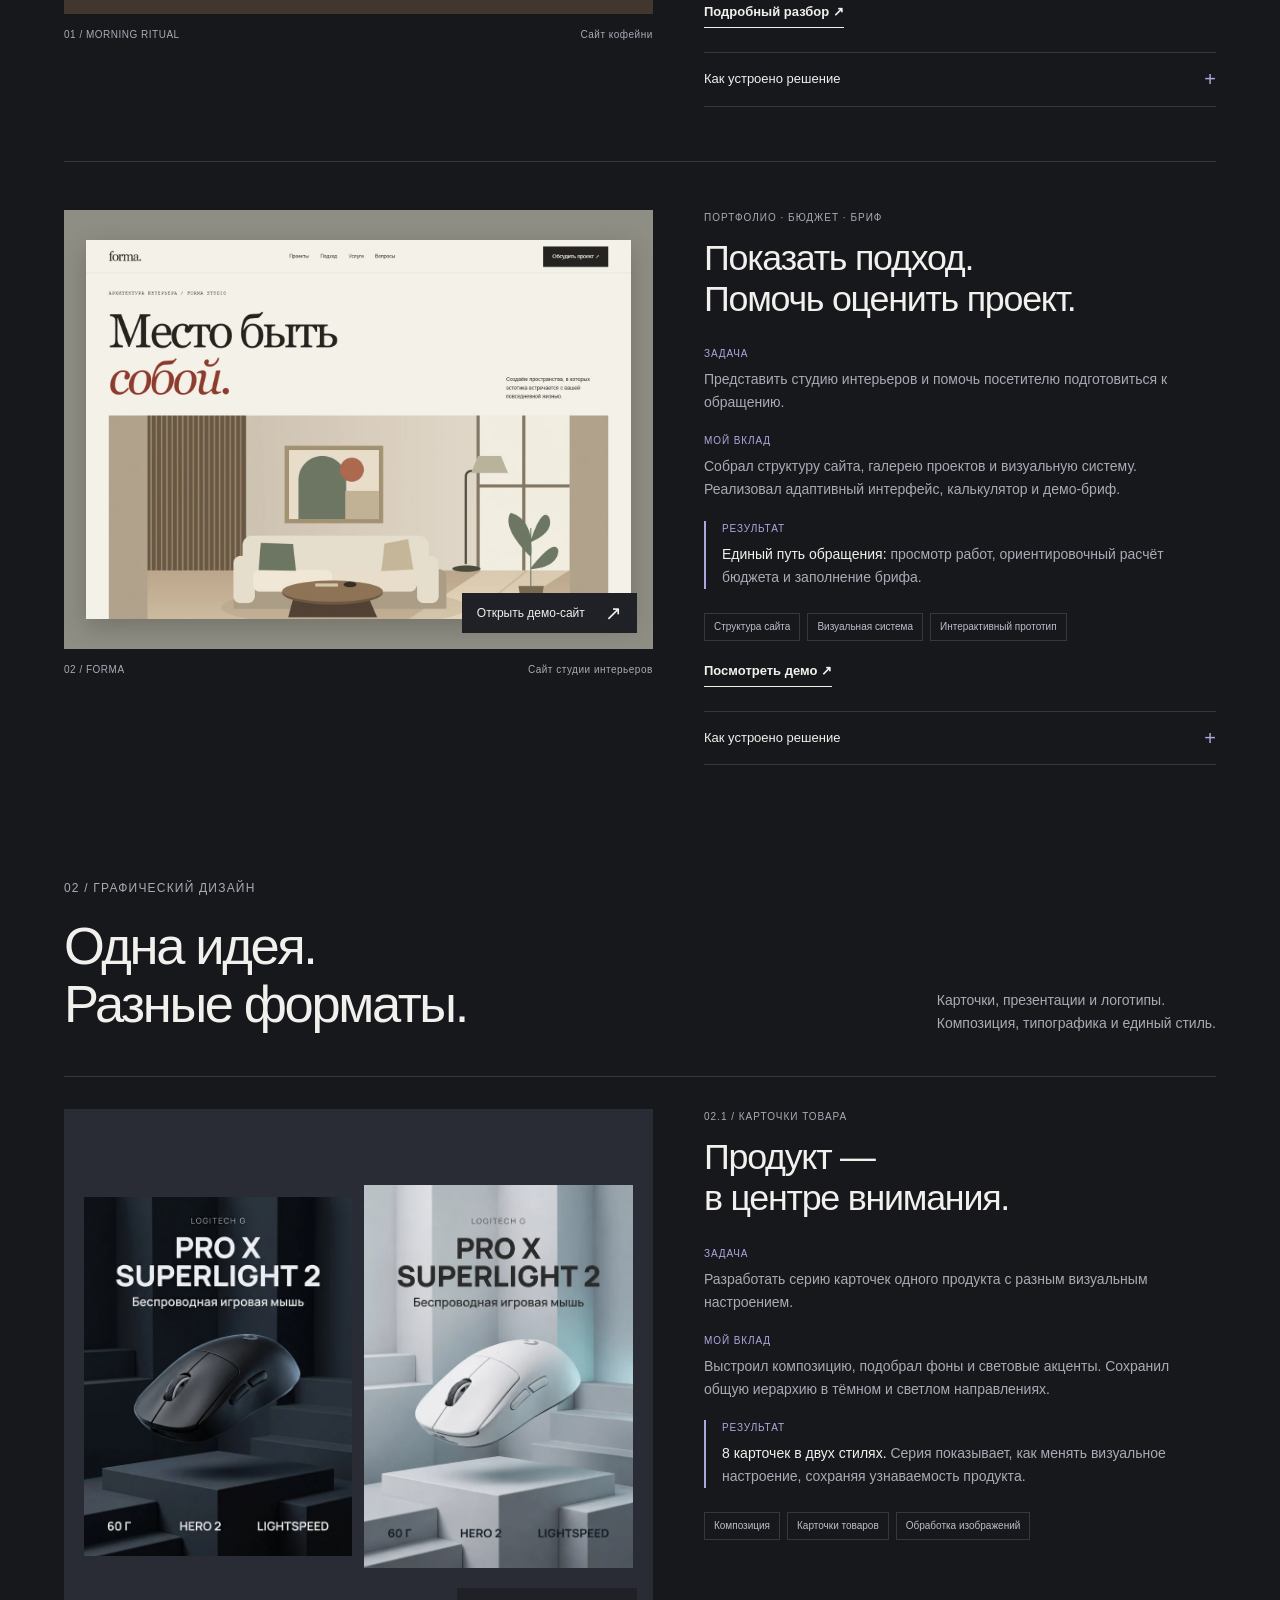
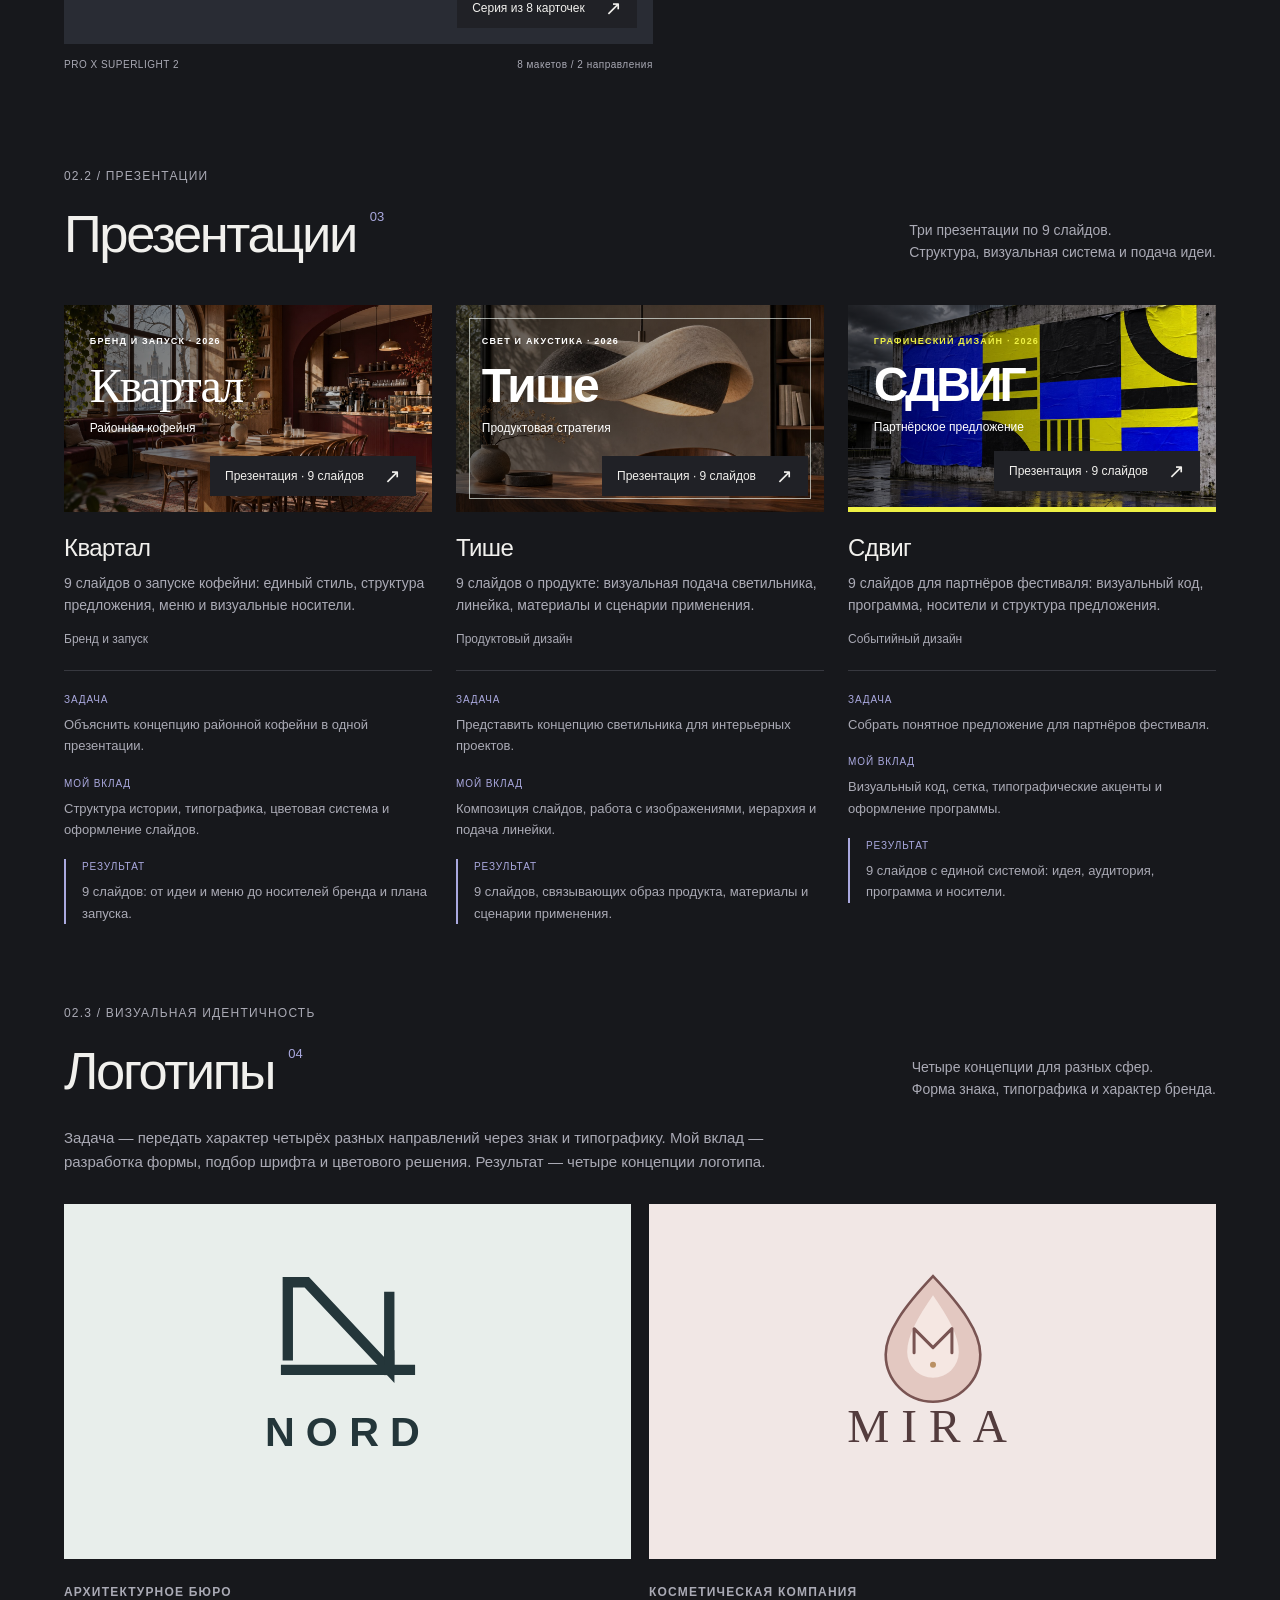
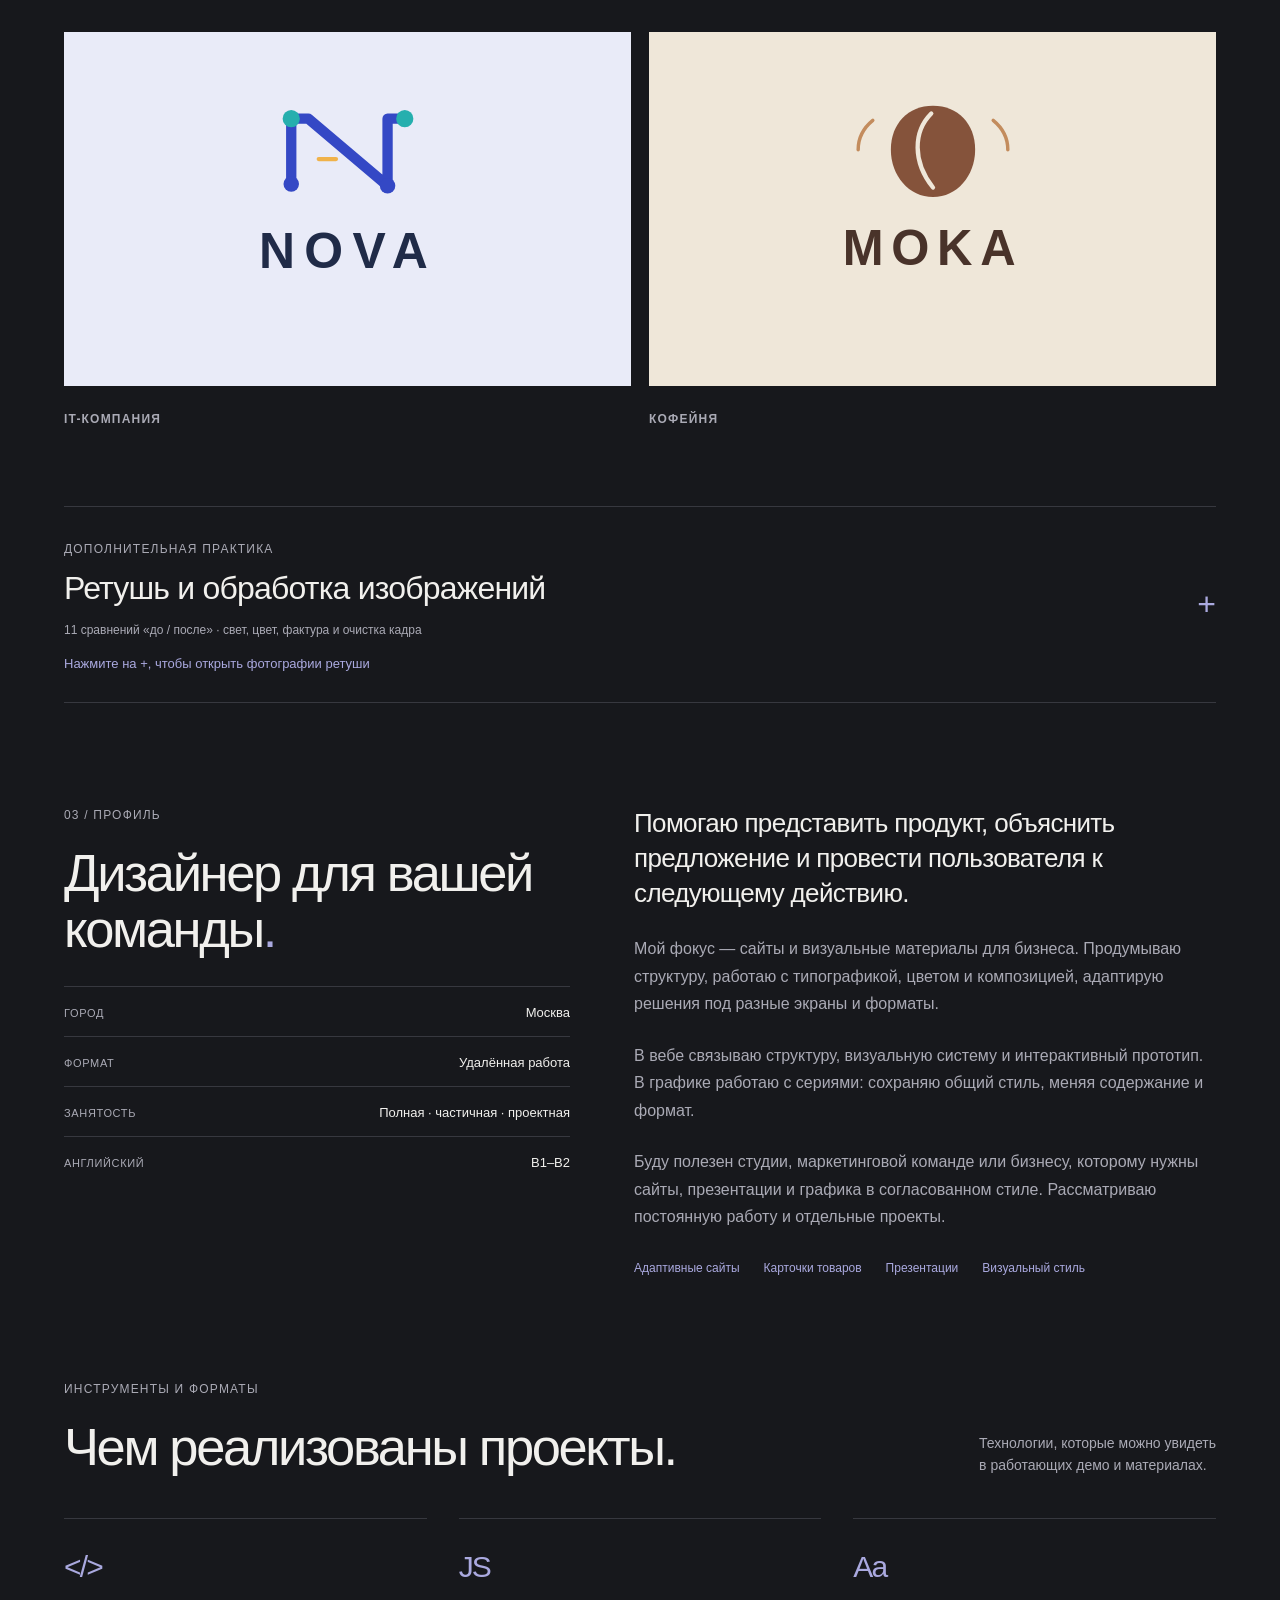
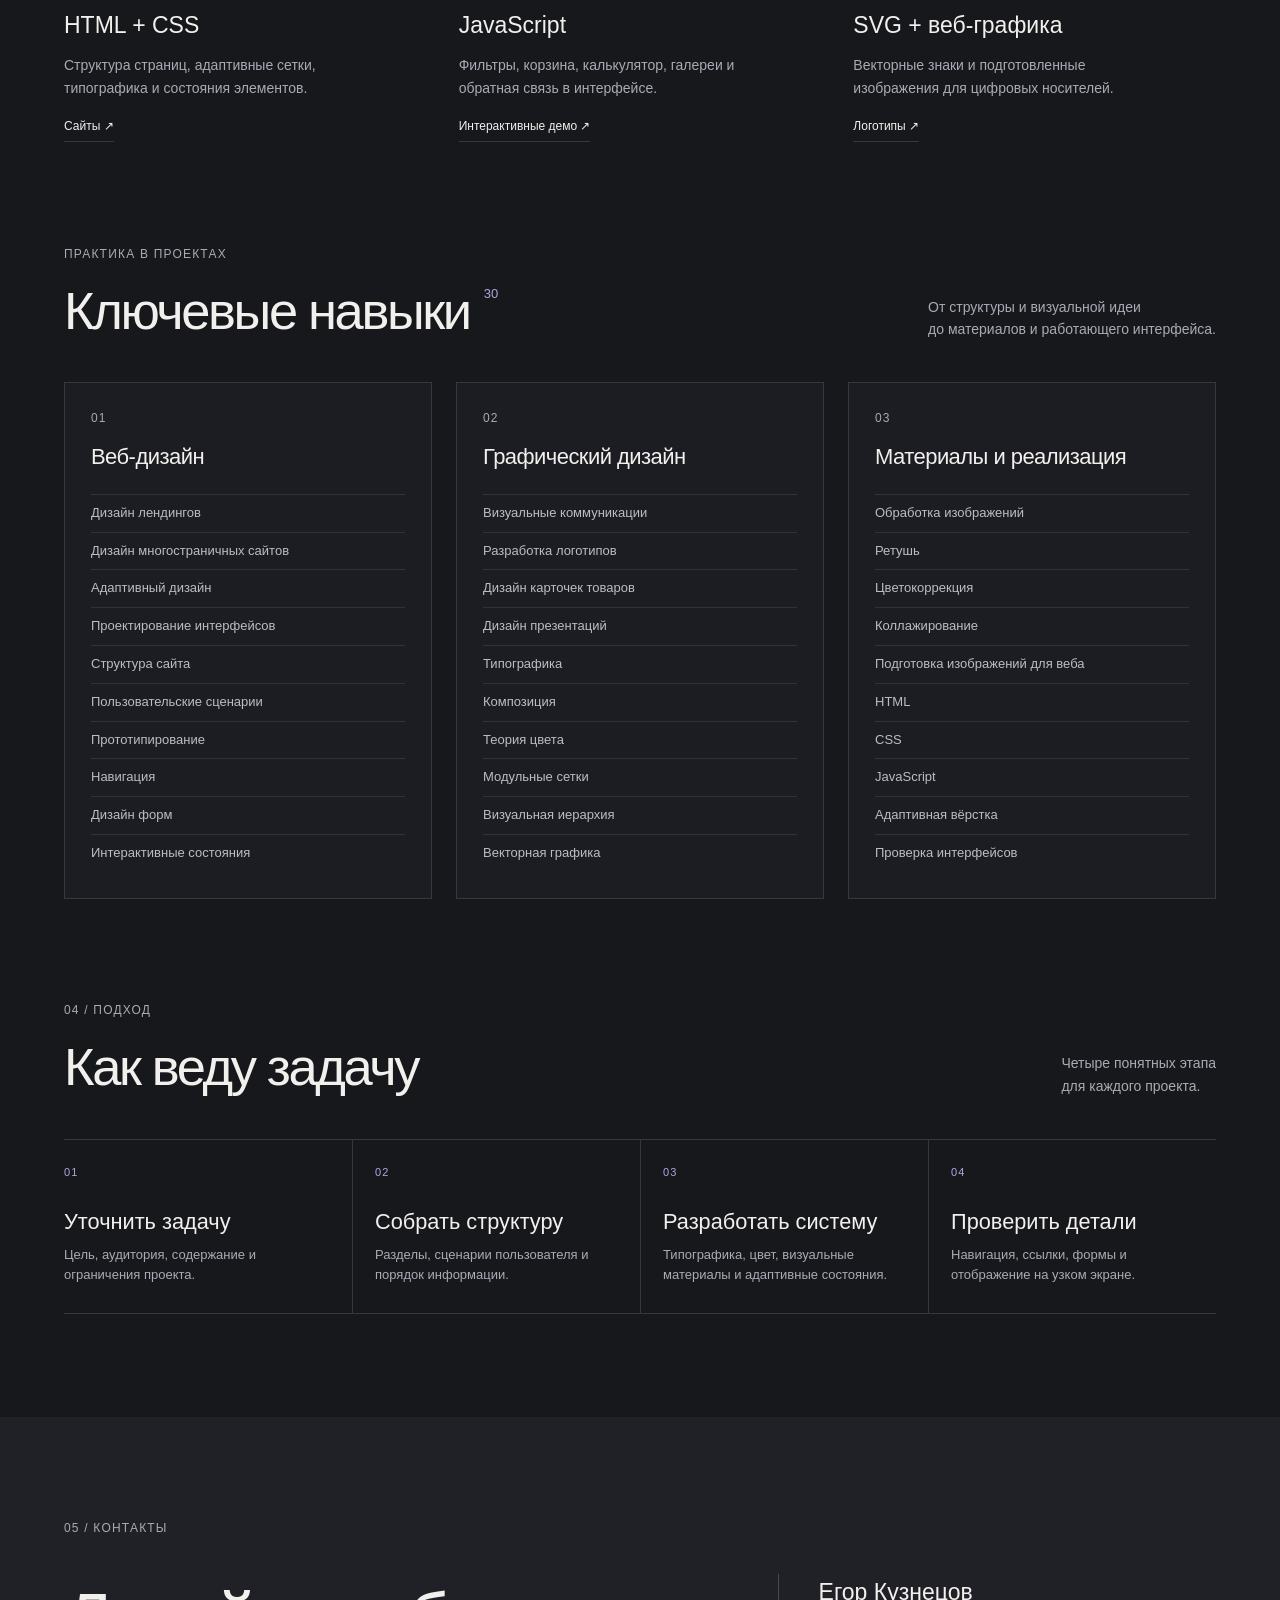
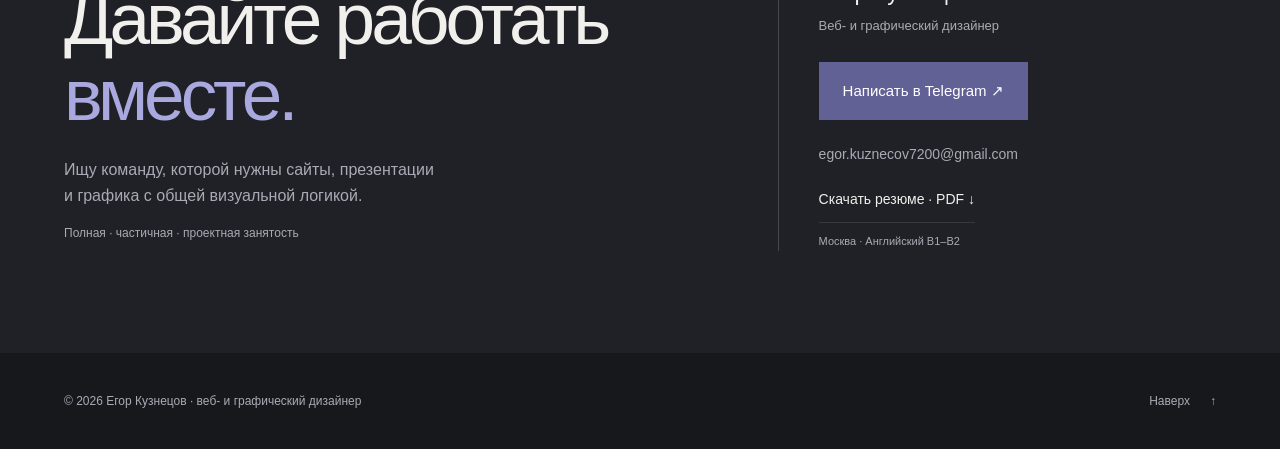
==== commit 66bf2760: "Simplify case copy, clarify retouch control and remove learning plan" ====
--- a/index.html
+++ b/index.html
@@ -7,8 +7,8 @@
   <meta name="description" content="Егор Кузнецов — Веб- и графический дизайнер. Портфолио: интерактивные проекты сайтов, адаптивные интерфейсы, разборы решений и контакты для предложений о работе.">
   <title>Егор Кузнецов — Веб- и графический дизайнер · Портфолио</title>
   <link rel="stylesheet" href="css/styles.css?v=20261109">
-  <script src="js/main.js?v=20261106g" defer></script>
-  <link rel="stylesheet" href="css/portfolio.css?v=20261109b">
+  <script src="js/main.js?v=20261109c" defer></script>
+  <link rel="stylesheet" href="css/portfolio.css?v=20261109c">
   <link rel="canonical" href="https://egor-kuznecov-design.github.io/egor-portfolio/">
 </head>
 <body class="portfolio-v2">
@@ -16,7 +16,7 @@
   <header class="header"><div class="container header-inner">
     <a class="brand" href="#top" aria-label="Егор Кузнецов — на первый экран"><span class="brand-mark" aria-hidden="true">е.</span> Егор Кузнецов <span class="brand-role">/ дизайн</span></a>
     <button class="menu-toggle" type="button" aria-expanded="false" aria-controls="navigation">Меню <span aria-hidden="true">+</span></button>
-    <nav class="navigation" id="navigation" aria-label="Главная навигация"><a href="#work">Веб-дизайн</a><a href="#graphic">Графика</a><a href="#about">Обо мне</a><a href="#services">Навыки</a><a href="#education">Обучение</a><a href="#contact">Контакты ↗</a></nav>
+    <nav class="navigation" id="navigation" aria-label="Главная навигация"><a href="#work">Веб-дизайн</a><a href="#graphic">Графика</a><a href="#about">Обо мне</a><a href="#services">Навыки</a><a href="#contact">Контакты ↗</a></nav>
   </div></header>
   <main id="main">
     <section class="intro-section container" id="top" aria-labelledby="hero-title">
@@ -26,15 +26,15 @@
       <nav class="evidence-strip" aria-label="Результаты проектов"><a href="#work"><strong>02</strong><span>интерактивных сайта</span></a><a href="#product-cards"><strong>08</strong><span>карточек товара</span></a><a href="#presentations"><strong>03</strong><span>презентации / 27 слайдов</span></a><a href="#identity"><strong>04</strong><span>концепции логотипа</span></a></nav>
     </section>
     <section class="section container web-work" id="work" aria-labelledby="work-title">
-      <div class="section-heading"><div><p class="eyebrow">01 / Веб-дизайн</p><h2 id="work-title">Сайты с понятным<br>сценарием действия.</h2></div><p class="section-note">Самостоятельные проекты.<br>Структура → дизайн → реализация.</p></div>
+      <div class="section-heading"><div><p class="eyebrow">01 / Веб-дизайн</p><h2 id="work-title">Сайты с понятным<br>сценарием действия.</h2></div><p class="section-note">Структура → дизайн → реализация.</p></div>
       <article class="feature-case" data-reveal><div class="case-visual"><a class="project-art site-preview-art morning-art" href="https://morning-ritual-coffee.halebook130.chatgpt.site" target="_blank" rel="noopener noreferrer" aria-label="Открыть демо-сайт MORNING RITUAL — кофейня, в новой вкладке">
             <img src="assets/images/morning-site.png" width="1200" height="750" loading="lazy" decoding="async" alt="Первый экран сайта MORNING RITUAL: навигация, предложение и кнопка выбора меню">
             <span class="view-label">Открыть демо-сайт <span aria-hidden="true">↗</span></span>
-          </a><div class="visual-footer"><span>01 / MORNING RITUAL</span><span>Концепт кофейни</span></div></div><div class="case-story"><p class="eyebrow">Меню · выбор · заказ</p><h3>От первого экрана<br>к чашке кофе.</h3><dl class="case-facts"><div><dt>Задача</dt><dd>Показать меню кофейни и сделать выбор напитка понятным.</dd></div><div><dt>Мой вклад</dt><dd>Спроектировал структуру и путь заказа. Разработал визуальную систему, адаптивные экраны, фильтры меню и корзину.</dd></div><div class="case-outcome"><dt>Результат</dt><dd><strong>Работающий сценарий заказа:</strong> выбор по категориям, добавление позиций и просмотр итоговой суммы.</dd></div></dl><ul class="project-tags" aria-label="Навыки в проекте"><li>Веб-дизайн</li><li>Адаптивный интерфейс</li><li>HTML / CSS / JS</li></ul><a class="case-page-link" href="case-morning-ritual.html">Подробный разбор ↗</a><p class="case-status">Самостоятельный проект. Заказ не отправляется в кафе.</p><details class="design-breakdown" id="morning-decisions"><summary><span>Как устроено решение</span><span aria-hidden="true">+</span></summary><div class="breakdown-body"><p class="eyebrow">MORNING RITUAL / Схема решения</p><ol class="scenario-route"><li>Первый экран</li><li>Меню</li><li>Фильтр</li><li>Корзина</li></ol><div class="breakdown-grid"><div><h4>Структура и акценты</h4><p>Главное действие — переход к меню. Название, состав и цена находятся в одной карточке; категории помогают сократить список.</p><div class="palette" aria-label="Палитра схемы"><span><i style="--swatch:#f3f1ed"></i>Фон</span><span><i style="--swatch:#17181c"></i>Текст</span><span><i style="--swatch:#e1a66f"></i>Акцент</span></div></div><div><h4>Адаптация композиции</h4><div class="wireframes" aria-label="Схема двухколоночного экрана на компьютере и одноколоночного на телефоне"><div class="wireframe desktop-wire"><i class="wire-nav"></i><div class="wire-columns"><span><i></i><i></i><b></b></span><em></em></div><div class="wire-cards"><i></i><i></i><i></i></div></div><div class="wireframe mobile-wire"><i class="wire-nav"></i><div class="wire-columns"><span><i></i><i></i><b></b></span><em></em></div></div></div><p>На широком экране текст и изображение расположены рядом. На узком — последовательно, с сохранением приоритета основного действия.</p></div></div><p class="diagram-note">Схематичный разбор готового проекта: показывает логику композиции, а не исходный рабочий макет.</p></div></details></div></article>
+          </a><div class="visual-footer"><span>01 / MORNING RITUAL</span><span>Сайт кофейни</span></div></div><div class="case-story"><p class="eyebrow">Меню · выбор · заказ</p><h3>От первого экрана<br>к чашке кофе.</h3><dl class="case-facts"><div><dt>Задача</dt><dd>Показать меню кофейни и сделать выбор напитка понятным.</dd></div><div><dt>Мой вклад</dt><dd>Спроектировал структуру и путь заказа. Разработал визуальную систему, адаптивные экраны, фильтры меню и корзину.</dd></div><div class="case-outcome"><dt>Результат</dt><dd><strong>Работающий сценарий заказа:</strong> выбор по категориям, добавление позиций и просмотр итоговой суммы.</dd></div></dl><ul class="project-tags" aria-label="Навыки в проекте"><li>Веб-дизайн</li><li>Адаптивный интерфейс</li><li>HTML / CSS / JS</li></ul><a class="case-page-link" href="case-morning-ritual.html">Подробный разбор ↗</a><details class="design-breakdown" id="morning-decisions"><summary><span>Как устроено решение</span><span aria-hidden="true">+</span></summary><div class="breakdown-body"><p class="eyebrow">MORNING RITUAL / Схема решения</p><ol class="scenario-route"><li>Первый экран</li><li>Меню</li><li>Фильтр</li><li>Корзина</li></ol><div class="breakdown-grid"><div><h4>Структура и акценты</h4><p>Главное действие — переход к меню. Название, состав и цена находятся в одной карточке; категории помогают сократить список.</p><div class="palette" aria-label="Палитра схемы"><span><i style="--swatch:#f3f1ed"></i>Фон</span><span><i style="--swatch:#17181c"></i>Текст</span><span><i style="--swatch:#e1a66f"></i>Акцент</span></div></div><div><h4>Адаптация композиции</h4><div class="wireframes" aria-label="Схема двухколоночного экрана на компьютере и одноколоночного на телефоне"><div class="wireframe desktop-wire"><i class="wire-nav"></i><div class="wire-columns"><span><i></i><i></i><b></b></span><em></em></div><div class="wire-cards"><i></i><i></i><i></i></div></div><div class="wireframe mobile-wire"><i class="wire-nav"></i><div class="wire-columns"><span><i></i><i></i><b></b></span><em></em></div></div></div><p>На широком экране текст и изображение расположены рядом. На узком — последовательно, с сохранением приоритета основного действия.</p></div></div></div></details></div></article>
       <article class="feature-case" data-reveal><div class="case-visual"><a class="project-art site-preview-art forma-preview-art" href="https://forma-interiors-studio.halebook130.chatgpt.site" target="_blank" rel="noopener noreferrer" aria-label="Открыть демо-сайт FORMA — студия интерьеров, в новой вкладке">
             <img src="assets/images/forma-preview.webp" width="1440" height="1000" loading="lazy" decoding="async" alt="Первый экран сайта FORMA: навигация, крупный заголовок и иллюстрация интерьера">
             <span class="view-label">Открыть демо-сайт <span aria-hidden="true">↗</span></span>
-          </a><div class="visual-footer"><span>02 / FORMA</span><span>Концепт студии интерьеров</span></div></div><div class="case-story"><p class="eyebrow">Портфолио · бюджет · бриф</p><h3>Показать подход.<br>Помочь оценить проект.</h3><dl class="case-facts"><div><dt>Задача</dt><dd>Представить студию интерьеров и помочь посетителю подготовиться к обращению.</dd></div><div><dt>Мой вклад</dt><dd>Собрал структуру сайта, галерею проектов и визуальную систему. Реализовал адаптивный интерфейс, калькулятор и демо-бриф.</dd></div><div class="case-outcome"><dt>Результат</dt><dd><strong>Единый путь обращения:</strong> просмотр работ, ориентировочный расчёт бюджета и заполнение брифа.</dd></div></dl><ul class="project-tags" aria-label="Навыки в проекте"><li>Структура сайта</li><li>Визуальная система</li><li>Интерактивный прототип</li></ul><a class="case-page-link" href="https://forma-interiors-studio.halebook130.chatgpt.site" target="_blank" rel="noopener noreferrer">Посмотреть демо ↗</a><p class="case-status">Самостоятельный проект. Расчёт ориентировочный, контакты не сохраняются.</p><details class="design-breakdown"><summary><span>Как устроено решение</span><span aria-hidden="true">+</span></summary><div class="breakdown-body"><p class="eyebrow">FORMA / Схема решения</p><ol class="scenario-route"><li>Знакомство</li><li>Галерея</li><li>Расчёт</li><li>Бриф</li></ol><div class="breakdown-grid"><div><h4>Структура и акценты</h4><p>Сначала посетитель оценивает визуальный стиль студии, затем знакомится с работами и переходит к оценке своего проекта.</p><div class="palette" aria-label="Палитра схемы"><span><i style="--swatch:#eeece4"></i>Фон</span><span><i style="--swatch:#292e28"></i>Текст</span><span><i style="--swatch:#9c5145"></i>Акцент</span></div></div><div><h4>Адаптация композиции</h4><div class="wireframes" aria-label="Схема двухколоночного экрана на компьютере и одноколоночного на телефоне"><div class="wireframe desktop-wire"><i class="wire-nav"></i><div class="wire-columns"><span><i></i><i></i><b></b></span><em></em></div><div class="wire-cards"><i></i><i></i><i></i></div></div><div class="wireframe mobile-wire"><i class="wire-nav"></i><div class="wire-columns"><span><i></i><i></i><b></b></span><em></em></div></div></div><p>Крупный заголовок задаёт иерархию. На телефоне композиция становится одноколоночной, чтобы сохранить размер текста и последовательность просмотра.</p></div></div><p class="diagram-note">Схематичный разбор готового проекта: показывает логику композиции, а не исходный рабочий макет.</p></div></details></div></article>
+          </a><div class="visual-footer"><span>02 / FORMA</span><span>Сайт студии интерьеров</span></div></div><div class="case-story"><p class="eyebrow">Портфолио · бюджет · бриф</p><h3>Показать подход.<br>Помочь оценить проект.</h3><dl class="case-facts"><div><dt>Задача</dt><dd>Представить студию интерьеров и помочь посетителю подготовиться к обращению.</dd></div><div><dt>Мой вклад</dt><dd>Собрал структуру сайта, галерею проектов и визуальную систему. Реализовал адаптивный интерфейс, калькулятор и демо-бриф.</dd></div><div class="case-outcome"><dt>Результат</dt><dd><strong>Единый путь обращения:</strong> просмотр работ, ориентировочный расчёт бюджета и заполнение брифа.</dd></div></dl><ul class="project-tags" aria-label="Навыки в проекте"><li>Структура сайта</li><li>Визуальная система</li><li>Интерактивный прототип</li></ul><a class="case-page-link" href="https://forma-interiors-studio.halebook130.chatgpt.site" target="_blank" rel="noopener noreferrer">Посмотреть демо ↗</a><details class="design-breakdown"><summary><span>Как устроено решение</span><span aria-hidden="true">+</span></summary><div class="breakdown-body"><p class="eyebrow">FORMA / Схема решения</p><ol class="scenario-route"><li>Знакомство</li><li>Галерея</li><li>Расчёт</li><li>Бриф</li></ol><div class="breakdown-grid"><div><h4>Структура и акценты</h4><p>Сначала посетитель оценивает визуальный стиль студии, затем знакомится с работами и переходит к оценке своего проекта.</p><div class="palette" aria-label="Палитра схемы"><span><i style="--swatch:#eeece4"></i>Фон</span><span><i style="--swatch:#292e28"></i>Текст</span><span><i style="--swatch:#9c5145"></i>Акцент</span></div></div><div><h4>Адаптация композиции</h4><div class="wireframes" aria-label="Схема двухколоночного экрана на компьютере и одноколоночного на телефоне"><div class="wireframe desktop-wire"><i class="wire-nav"></i><div class="wire-columns"><span><i></i><i></i><b></b></span><em></em></div><div class="wire-cards"><i></i><i></i><i></i></div></div><div class="wireframe mobile-wire"><i class="wire-nav"></i><div class="wire-columns"><span><i></i><i></i><b></b></span><em></em></div></div></div><p>Крупный заголовок задаёт иерархию. На телефоне композиция становится одноколоночной, чтобы сохранить размер текста и последовательность просмотра.</p></div></div></div></details></div></article>
     </section>
     <section class="section container graphic-work" id="graphic" aria-labelledby="graphic-title">
       <div class="section-heading"><div><p class="eyebrow">02 / Графический дизайн</p><h2 id="graphic-title">Одна идея.<br>Разные форматы.</h2></div><p class="section-note">Карточки, презентации и логотипы.<br>Композиция, типографика и единый стиль.</p></div>
@@ -42,9 +42,9 @@
             <img src="assets/images/mouse-1-preview.webp" width="560" height="750" loading="lazy" decoding="async" alt="Карточка чёрной игровой мыши PRO X Superlight 2 на тёмном геометрическом фоне">
             <img src="assets/images/mouse-3-preview.webp" width="560" height="800" loading="lazy" decoding="async" alt="Светлый вариант карточки той же мыши с белыми подиумами">
             <span class="view-label">Серия из 8 карточек <span aria-hidden="true">↗</span></span>
-          </a><div class="visual-footer"><span>PRO X SUPERLIGHT 2</span><span>8 макетов / 2 направления</span></div></div><div class="case-story"><p class="eyebrow">02.1 / Карточки товара</p><h3>Продукт —<br>в центре внимания.</h3><dl class="case-facts"><div><dt>Задача</dt><dd>Разработать серию карточек одного продукта с разным визуальным настроением.</dd></div><div><dt>Мой вклад</dt><dd>Выстроил композицию, подобрал фоны и световые акценты. Сохранил общую иерархию в тёмном и светлом направлениях.</dd></div><div class="case-outcome"><dt>Результат</dt><dd><strong>8 карточек в двух стилях.</strong> Серия показывает, как менять визуальное настроение, сохраняя узнаваемость продукта.</dd></div></dl><ul class="project-tags" aria-label="Навыки в проекте"><li>Композиция</li><li>Карточки товаров</li><li>Обработка изображений</li></ul><p class="case-status">Самостоятельная концепция, не заказ бренда. Нажмите на изображения, чтобы посмотреть всю серию.</p></div></article>
+          </a><div class="visual-footer"><span>PRO X SUPERLIGHT 2</span><span>8 макетов / 2 направления</span></div></div><div class="case-story"><p class="eyebrow">02.1 / Карточки товара</p><h3>Продукт —<br>в центре внимания.</h3><dl class="case-facts"><div><dt>Задача</dt><dd>Разработать серию карточек одного продукта с разным визуальным настроением.</dd></div><div><dt>Мой вклад</dt><dd>Выстроил композицию, подобрал фоны и световые акценты. Сохранил общую иерархию в тёмном и светлом направлениях.</dd></div><div class="case-outcome"><dt>Результат</dt><dd><strong>8 карточек в двух стилях.</strong> Серия показывает, как менять визуальное настроение, сохраняя узнаваемость продукта.</dd></div></dl><ul class="project-tags" aria-label="Навыки в проекте"><li>Композиция</li><li>Карточки товаров</li><li>Обработка изображений</li></ul></div></article>
       <section class="presentations" id="presentations" aria-labelledby="presentations-title">
-      <div class="section-heading" data-reveal><div><p class="eyebrow">02.2 / Презентации</p><h2 id="presentations-title">Презентации<span class="count">03</span></h2></div><p class="section-note">Три самостоятельных проекта по 9 слайдов.<br>Структура, визуальная система и подача идеи.</p></div>
+      <div class="section-heading" data-reveal><div><p class="eyebrow">02.2 / Презентации</p><h2 id="presentations-title">Презентации<span class="count">03</span></h2></div><p class="section-note">Три презентации по 9 слайдов.<br>Структура, визуальная система и подача идеи.</p></div>
       <div class="presentation-grid">
         <article class="project project-presentation" data-reveal>
           <a class="project-art presentation-art kvartal-art" href="assets/images/quartal-space.jpg" data-gallery="kvartal" data-title="Квартал — бренд и запуск кофейни" aria-label="Открыть презентацию «Квартал» — 9 слайдов" aria-haspopup="dialog">
@@ -53,7 +53,7 @@
             <span class="view-label">Презентация · 9 слайдов <span aria-hidden="true">↗</span></span>
           </a>
           <div class="project-caption"><div><h3>Квартал</h3><p>9 слайдов о запуске кофейни: единый стиль, структура предложения, меню и визуальные носители.</p></div><span class="category">Бренд и запуск</span></div>
-          <dl class="case-facts"><div><dt>Задача</dt><dd>Объяснить концепцию районной кофейни в одной презентации.</dd></div><div><dt>Мой вклад</dt><dd>Структура истории, типографика, цветовая система и оформление слайдов.</dd></div><div class="case-outcome"><dt>Результат</dt><dd>9 слайдов: от идеи и меню до носителей бренда и плана запуска.</dd></div></dl><p class="case-status">Проект для портфолио · реального заведения и финансовых показателей нет.</p>
+          <dl class="case-facts"><div><dt>Задача</dt><dd>Объяснить концепцию районной кофейни в одной презентации.</dd></div><div><dt>Мой вклад</dt><dd>Структура истории, типографика, цветовая система и оформление слайдов.</dd></div><div class="case-outcome"><dt>Результат</dt><dd>9 слайдов: от идеи и меню до носителей бренда и плана запуска.</dd></div></dl>
         </article>
         <article class="project project-presentation" data-reveal>
           <a class="project-art presentation-art tishe-art" href="assets/images/tishe-product.jpg" data-gallery="tishe" data-title="Тише — стратегия продукта акустического света" aria-label="Открыть презентацию «Тише» — 9 слайдов" aria-haspopup="dialog">
@@ -62,7 +62,7 @@
             <span class="view-label">Презентация · 9 слайдов <span aria-hidden="true">↗</span></span>
           </a>
           <div class="project-caption"><div><h3>Тише</h3><p>9 слайдов о продукте: визуальная подача светильника, линейка, материалы и сценарии применения.</p></div><span class="category">Продуктовый дизайн</span></div>
-          <dl class="case-facts"><div><dt>Задача</dt><dd>Представить концепцию светильника для интерьерных проектов.</dd></div><div><dt>Мой вклад</dt><dd>Композиция слайдов, работа с изображениями, иерархия и подача линейки.</dd></div><div class="case-outcome"><dt>Результат</dt><dd>9 слайдов, связывающих образ продукта, материалы и сценарии применения.</dd></div></dl><p class="case-status">Проект для портфолио · характеристики света и акустики требуют проверки.</p>
+          <dl class="case-facts"><div><dt>Задача</dt><dd>Представить концепцию светильника для интерьерных проектов.</dd></div><div><dt>Мой вклад</dt><dd>Композиция слайдов, работа с изображениями, иерархия и подача линейки.</dd></div><div class="case-outcome"><dt>Результат</dt><dd>9 слайдов, связывающих образ продукта, материалы и сценарии применения.</dd></div></dl>
         </article>
         <article class="project project-presentation" data-reveal>
           <a class="project-art presentation-art sdvig-art" href="assets/images/sdvig-campaign.jpg" data-gallery="sdvig" data-title="Сдвиг — фестиваль графического дизайна" aria-label="Открыть презентацию «Сдвиг» — 9 слайдов" aria-haspopup="dialog">
@@ -71,7 +71,7 @@
             <span class="view-label">Презентация · 9 слайдов <span aria-hidden="true">↗</span></span>
           </a>
           <div class="project-caption"><div><h3>Сдвиг</h3><p>9 слайдов для партнёров фестиваля: визуальный код, программа, носители и структура предложения.</p></div><span class="category">Событийный дизайн</span></div>
-          <dl class="case-facts"><div><dt>Задача</dt><dd>Собрать понятное предложение для партнёров фестиваля.</dd></div><div><dt>Мой вклад</dt><dd>Визуальный код, сетка, типографические акценты и оформление программы.</dd></div><div class="case-outcome"><dt>Результат</dt><dd>9 слайдов с единой системой: идея, аудитория, программа и носители.</dd></div></dl><p class="case-status">Проект для портфолио · мероприятие не проводилось.</p>
+          <dl class="case-facts"><div><dt>Задача</dt><dd>Собрать понятное предложение для партнёров фестиваля.</dd></div><div><dt>Мой вклад</dt><dd>Визуальный код, сетка, типографические акценты и оформление программы.</dd></div><div class="case-outcome"><dt>Результат</dt><dd>9 слайдов с единой системой: идея, аудитория, программа и носители.</dd></div></dl>
         </article>
       </div>
     </section>
@@ -79,14 +79,14 @@
       <div class="section-heading" data-reveal>
         <div><p class="eyebrow">02.3 / Визуальная идентичность</p><h2 id="identity-title">Логотипы<span class="count">04</span></h2></div><p class="section-note">Четыре концепции для разных сфер.<br>Форма знака, типографика и характер бренда.</p>
       </div>
-      <p class="section-intro">Задача — передать характер четырёх разных направлений через знак и типографику. Мой вклад — разработка формы, подбор шрифта и цветового решения. Результат — четыре самостоятельные концепции логотипа.</p><div class="identity-grid">
+      <p class="section-intro">Задача — передать характер четырёх разных направлений через знак и типографику. Мой вклад — разработка формы, подбор шрифта и цветового решения. Результат — четыре концепции логотипа.</p><div class="identity-grid">
         <figure class="logo-card" data-reveal><div class="identity-logo identity-nord"><img src="assets/images/logos/nord.svg" width="500" height="300" loading="lazy" decoding="async" alt="Логотип NORD"></div><figcaption class="identity-caption">Архитектурное бюро</figcaption></figure>
         <figure class="logo-card" data-reveal><div class="identity-logo identity-mira"><img src="assets/images/logos/mira.svg" width="500" height="300" loading="lazy" decoding="async" alt="Логотип MIRA"></div><figcaption class="identity-caption">Косметическая компания</figcaption></figure>
         <figure class="logo-card" data-reveal><div class="identity-logo identity-nova"><img src="assets/images/logos/nova.svg" width="500" height="300" loading="lazy" decoding="async" alt="Логотип NOVA"></div><figcaption class="identity-caption">IT-компания</figcaption></figure>
         <figure class="logo-card" data-reveal><div class="identity-logo identity-moka"><img src="assets/images/logos/moka.svg" width="500" height="300" loading="lazy" decoding="async" alt="Логотип MOKA"></div><figcaption class="identity-caption">Кофейня</figcaption></figure>
       </div>
     </section>
-      <details class="extra-work" id="retouch"><summary><span><span class="eyebrow">Дополнительная практика</span><strong>Ретушь и обработка изображений</strong><small>11 сравнений «до / после» · свет, цвет, фактура и очистка кадра</small></span><span class="extra-toggle" aria-hidden="true">+</span></summary><div class="extra-content">
+      <details class="extra-work" id="retouch"><summary><span><span class="eyebrow">Дополнительная практика</span><strong>Ретушь и обработка изображений</strong><small>11 сравнений «до / после» · свет, цвет, фактура и очистка кадра</small><span class="retouch-open-hint">Нажмите на +, чтобы открыть фотографии ретуши</span></span><span class="extra-toggle" aria-hidden="true">+</span></summary><div class="extra-content">
       <div class="retouch-grid">
         <article class="retouch-case retouch-product" data-reveal>
           <div class="retouch-pair">
@@ -192,16 +192,7 @@
         <div class="principles" aria-label="Направления работы"><span>Адаптивные сайты</span><span>Карточки товаров</span><span>Презентации</span><span>Визуальный стиль</span></div>
       </div>
     </section>
-    <section class="section container learning" id="education" aria-labelledby="education-title">
-  <div class="section-heading"><div><p class="eyebrow">Обучение и развитие</p><h2 id="education-title">От знаний<br>к собственным решениям.</h2></div><p class="section-note">Практика на проектах<br>и следующий шаг в обучении.</p></div>
-  <div class="practice-banner"><span class="eyebrow">Проектная практика</span><div><h3>Веб-дизайн и визуальные коммуникации</h3><p>Два сайта, серия карточек, три презентации и четыре концепции логотипа. В проектах — структура, композиция, типографика, работа с изображениями и адаптивные интерфейсы.</p><a class="text-link" href="#work">Посмотреть применение в кейсах ↗</a></div></div>
-  <div class="learning-heading" id="learning-plan"><h3>План обучения</h3><p>Подборка материалов для следующего этапа развития. Завершение этих программ и получение сертификатов не заявлены.</p></div>
-  <div class="course-grid">
-    <article class="course-card"><span class="course-status">В плане · курс</span><p class="course-school">CalArts / Coursera</p><h3>Fundamentals of Graphic Design</h3><p>Композиция, типографика, теория цвета и создание изображений.</p><div class="course-practice"><span>Практическая цель</span>Разработать серию плакатов с разной иерархией, сохранив общий визуальный язык.</div><a class="text-link" href="https://www.coursera.org/learn/fundamentals-of-graphic-design" target="_blank" rel="noopener noreferrer">Программа курса ↗</a></article>
-    <article class="course-card"><span class="course-status">В плане · учебник-курс</span><p class="course-school">Tilda Education</p><h3>Дизайн в цифровой среде</h3><p>Этапы веб-проекта, исследование, модульные сетки и прототипирование.</p><div class="course-practice"><span>Практическая цель</span>Углубить разбор сайта: от постановки задачи до структуры и проверки сценария.</div><a class="text-link" href="https://tilda.education/courses/web-design/" target="_blank" rel="noopener noreferrer">Программа курса ↗</a></article>
-    <article class="course-card"><span class="course-status">В плане · практический урок</span><p class="course-school">Figma Learn</p><h3>Auto layout fundamentals</h3><p>Гибкие размеры элементов, Auto Layout и повторно используемые компоненты.</p><div class="course-practice"><span>Практическая цель</span>Собрать компоненты кнопки и карточки, которые выдерживают изменение текста.</div><a class="text-link" href="https://help.figma.com/hc/en-us/articles/31351261703063-FD4B-Auto-layout-fundamentals" target="_blank" rel="noopener noreferrer">Открыть урок ↗</a></article>
-  </div>
-</section>
+    
 <section class="section container toolbox" id="tools" aria-labelledby="tools-title"><div class="section-heading"><div><p class="eyebrow">Инструменты и форматы</p><h2 id="tools-title">Чем реализованы проекты.</h2></div><p class="section-note">Технологии, которые можно увидеть<br>в работающих демо и материалах.</p></div><div class="tool-grid"><article><span class="tool-symbol">&lt;/&gt;</span><h3>HTML + CSS</h3><p>Структура страниц, адаптивные сетки, типографика и состояния элементов.</p><a href="#work">Сайты ↗</a></article><article><span class="tool-symbol">JS</span><h3>JavaScript</h3><p>Фильтры, корзина, калькулятор, галереи и обратная связь в интерфейсе.</p><a href="#work">Интерактивные демо ↗</a></article><article><span class="tool-symbol">Aa</span><h3>SVG + веб-графика</h3><p>Векторные знаки и подготовленные изображения для цифровых носителей.</p><a href="#identity">Логотипы ↗</a></article></div></section>
 <section class="section container" id="services" aria-labelledby="services-title"><div class="section-heading"><div><p class="eyebrow">Практика в проектах</p><h2 id="services-title">Ключевые навыки<span class="count">30</span></h2></div><p class="section-note">От структуры и визуальной идеи<br>до материалов и работающего интерфейса.</p></div><div class="skills-grid"><div class="skill-group"><p class="eyebrow">01</p><h3>Веб-дизайн</h3><ul><li>Дизайн лендингов</li><li>Дизайн многостраничных сайтов</li><li>Адаптивный дизайн</li><li>Проектирование интерфейсов</li><li>Структура сайта</li><li>Пользовательские сценарии</li><li>Прототипирование</li><li>Навигация</li><li>Дизайн форм</li><li>Интерактивные состояния</li></ul></div><div class="skill-group"><p class="eyebrow">02</p><h3>Графический дизайн</h3><ul><li>Визуальные коммуникации</li><li>Разработка логотипов</li><li>Дизайн карточек товаров</li><li>Дизайн презентаций</li><li>Типографика</li><li>Композиция</li><li>Теория цвета</li><li>Модульные сетки</li><li>Визуальная иерархия</li><li>Векторная графика</li></ul></div><div class="skill-group"><p class="eyebrow">03</p><h3>Материалы и реализация</h3><ul><li>Обработка изображений</li><li>Ретушь</li><li>Цветокоррекция</li><li>Коллажирование</li><li>Подготовка изображений для веба</li><li>HTML</li><li>CSS</li><li>JavaScript</li><li>Адаптивная вёрстка</li><li>Проверка интерфейсов</li></ul></div></div></section>
     <section class="section container process" id="process" aria-labelledby="process-title">
--- a/css/portfolio.css
+++ b/css/portfolio.css
@@ -176,6 +176,8 @@
 }
 
 /* Learning, downloadable profile and project reasoning. */
+.retouch-open-hint { display: block; margin-top: 12px; font-size: 13px; color: var(--accent); }
+.extra-work[open] .retouch-open-hint { display: none; }
 @media (min-width:801px) { .feature-case .case-visual { position: sticky; top: 108px; } }
 .resume-link { display: flex; align-items: center; gap: 16px; width: fit-content; font-size: 13px; margin-top: 18px; min-height: 36px; }
 .resume-link span { color: var(--muted); font-size: 11px; }
